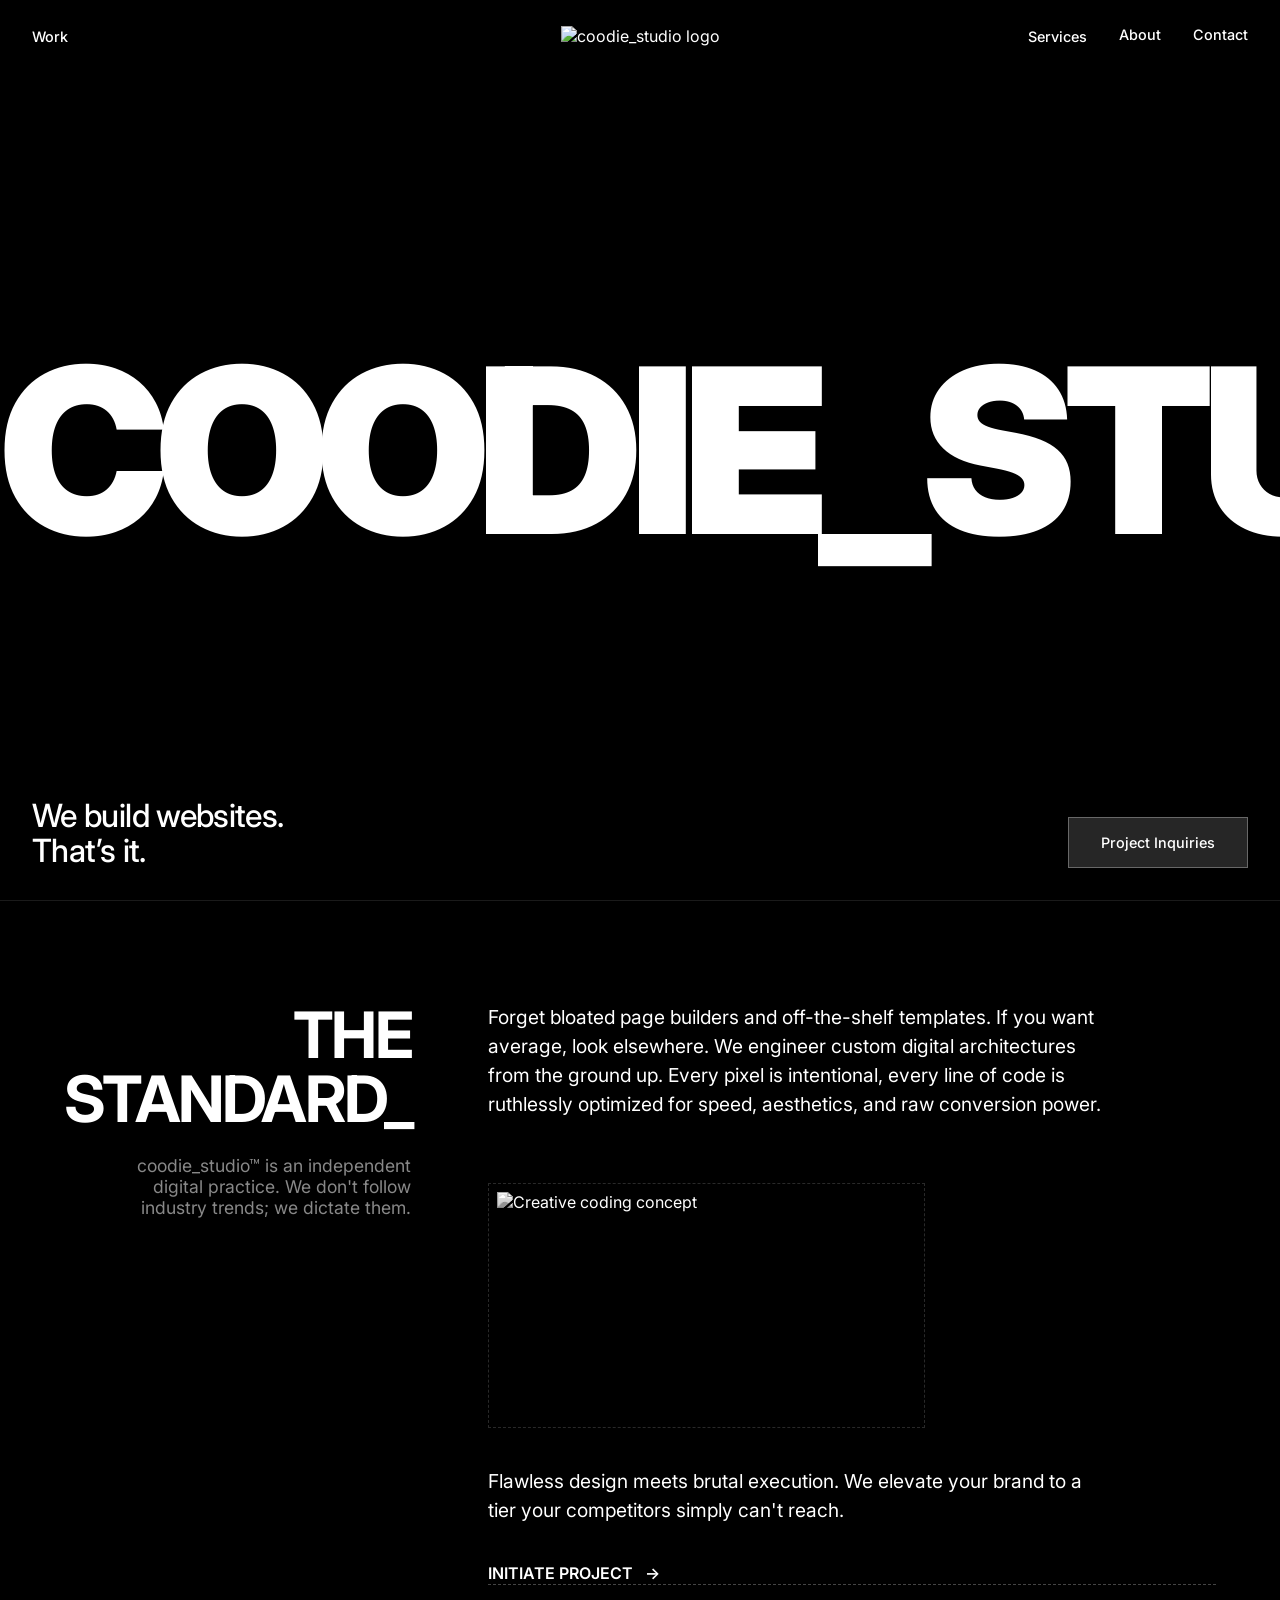
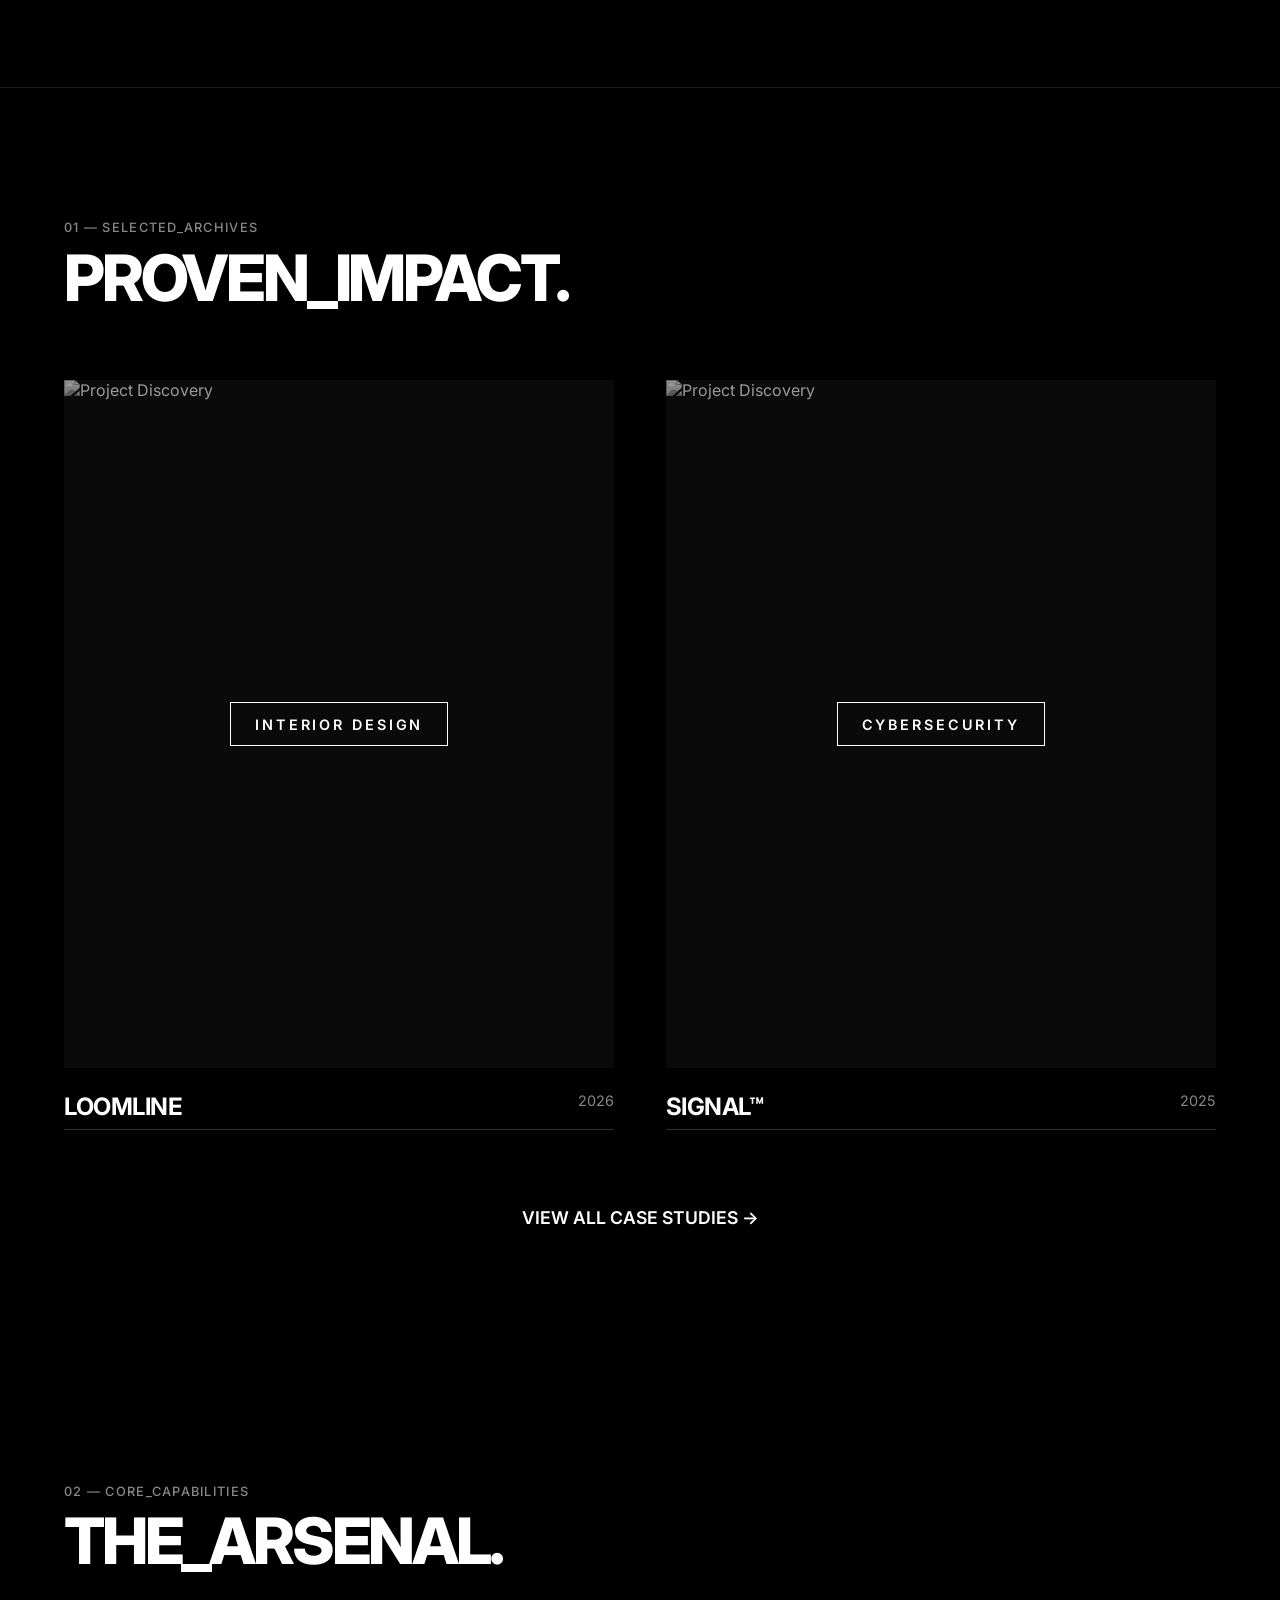
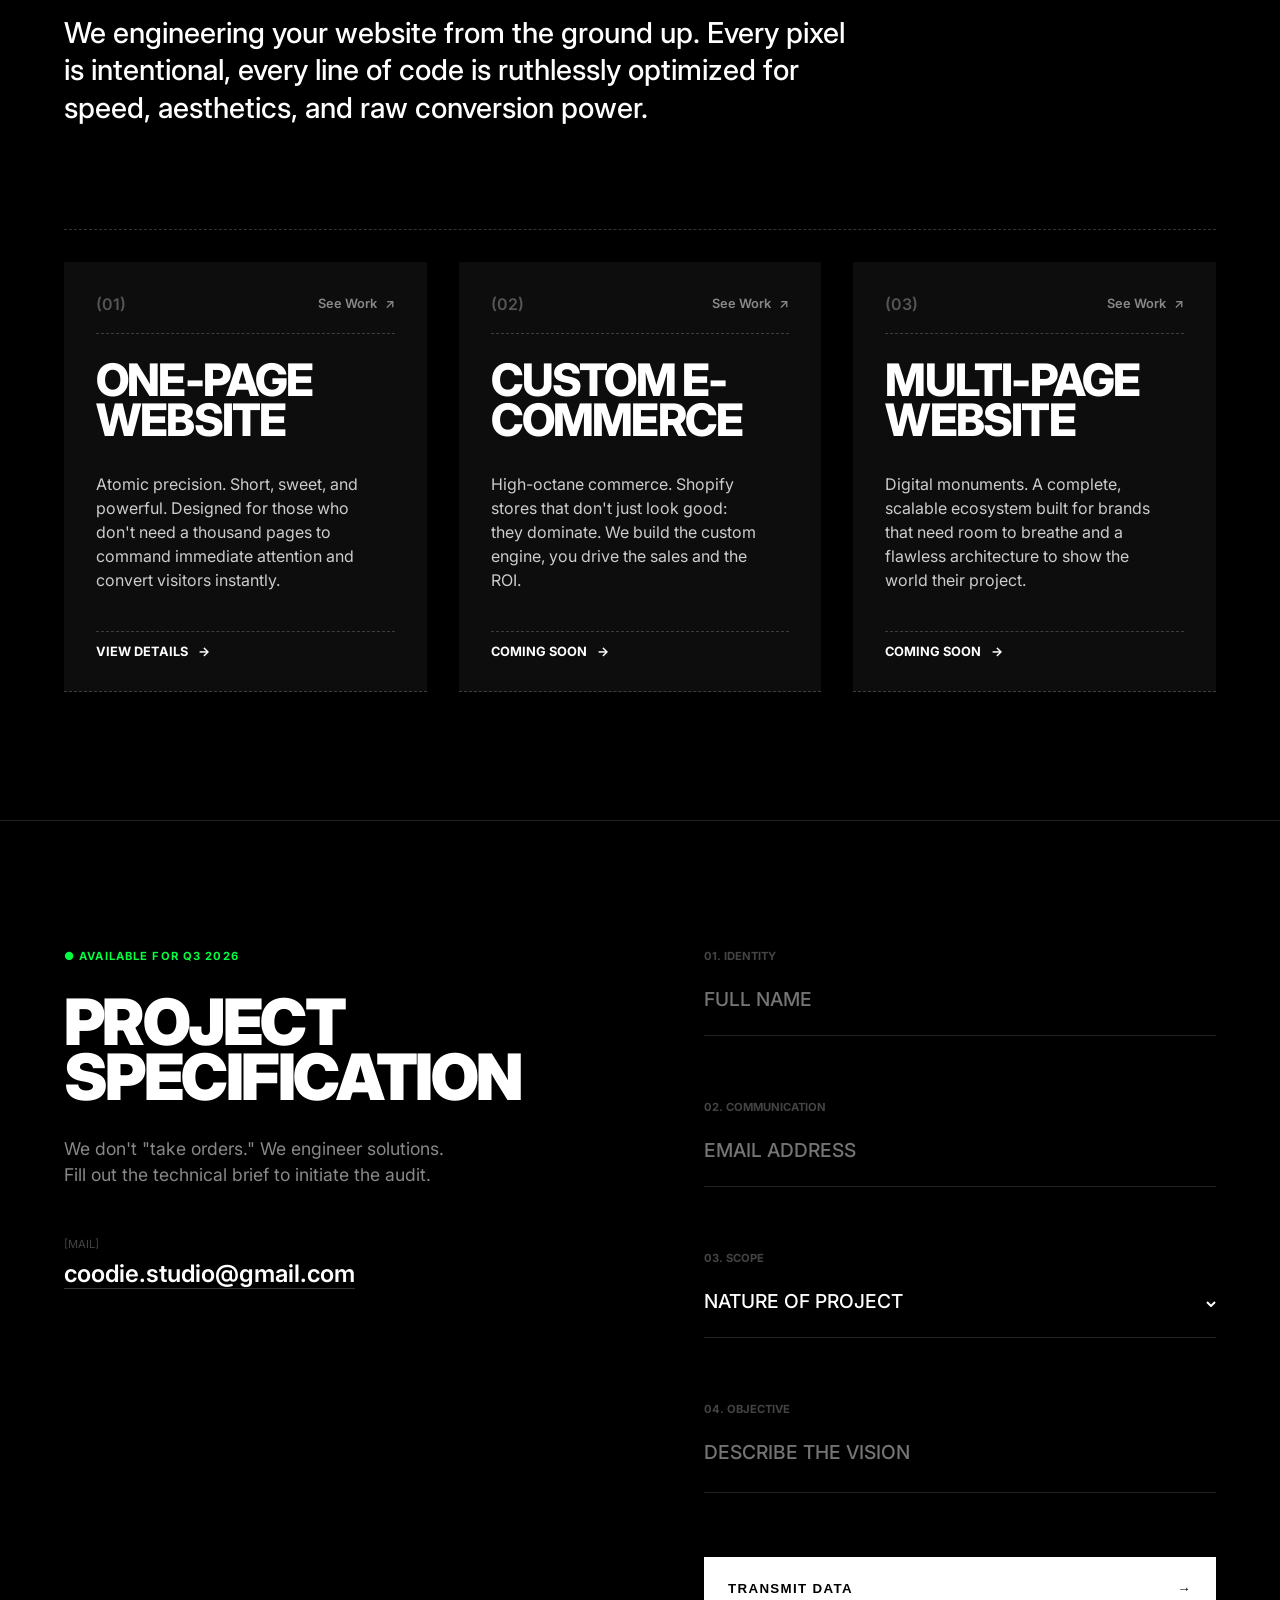
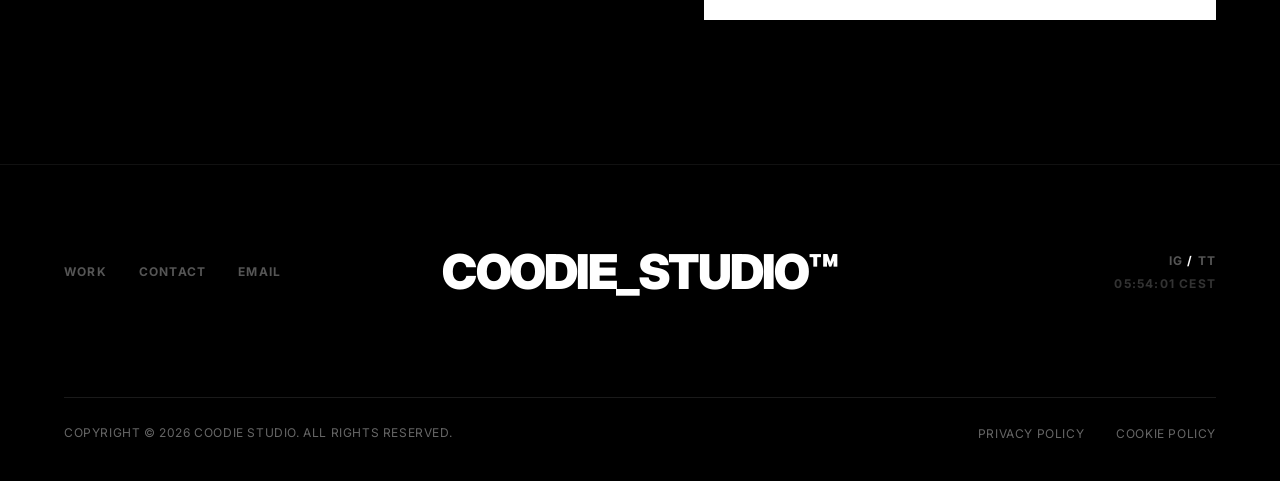
==== index.html @ a86b959a "Add files via upload" ====
<!DOCTYPE html>
<html lang="en">
<head>
    <meta charset="UTF-8">
    <meta name="viewport" content="width=device-width, initial-scale=1.0">

    <title>COODIE_STUDIO™ – Custom Web Design & Web Development</title>
    <meta name="description" content="We build fast, custom websites for international brands. No templates, just unique digital experiences tailored to grow your business.">
    <meta name="author" content="Vannia Rharbaoui Urbano">
    <meta name="robots" content="index, follow">
    
    <link rel="icon" type="image/webp" href="img/icon-coodie.webp">
    <link rel="preconnect" href="https://fonts.googleapis.com">
    <link rel="preconnect" href="https://fonts.gstatic.com" crossorigin>
    <link href="https://fonts.googleapis.com/css2?family=Inter:wght@400;500;700;800&display=swap" rel="stylesheet">
    <link rel="stylesheet" href="style.css">

    <meta property="og:title" content="Coodie Studio – The Simple The Better"> 
    <meta property="og:description" content="Custom web design for growing businesses. Fast, responsive, and built to sell.">
    <meta property="og:type" content="website">
    <meta property="og:url" content="https://coodie.it/">
    <meta property="og:image" content="https://coodie.it/img/coodie-logo-black.webp">
    <link rel="apple-touch-icon" href="img/icon-coodie.webp">

    <link rel="canonical" href="https://coodie.it/index.html">
    <meta name="theme-color" content="#000000">
    
    <link rel="alternate" hreflang="en" href="https://coodie.it/index.html" />
    <link rel="alternate" hreflang="x-default" href="https://coodie.it/index.html" />
   
    <script type="application/ld+json">
        {
          "@context": "https://schema.org",
          "@graph": [
            {
              "@type": "WebSite",
              "@id": "https://coodie.it/#website",
              "url": "https://coodie.it/",
              "name": "Coodie Studio",
              "description": "We build fast, custom websites for international brands. No templates, just unique digital experiences tailored to grow your business.",
              "inLanguage": "en",
              "publisher": { "@id": "https://coodie.it/#organization" }
            },
            {
              "@type": "ProfessionalService",
              "@id": "https://coodie.it/#organization",
              "name": "Coodie Studio",
              "alternateName": "COODIE_STUDIO™",
              "url": "https://coodie.it/",
              "logo": "https://coodie.it/img/coodie-logo-black.webp",
              "image": "https://coodie.it/img/coodie-logo-black.webp",
              "description": "Independent web design and development studio. Custom-coded websites for brands that refuse to be average.",
              "slogan": "The Simple The Better",
              "priceRange": "$$",
              "areaServed": "Worldwide",
              "address": {
                "@type": "PostalAddress",
                "addressCountry": "IT"
              },
              "contactPoint": {
                "@type": "ContactPoint",
                "email": "coodie.studio@gmail.com",
                "contactType": "customer service",
                "availableLanguage": ["English", "Italian"]
              },
              "founder": { "@id": "https://coodie.it/#person" },
              "sameAs": [
                "https://www.instagram.com/coodie_studio/",
                "https://www.tiktok.com/@coodie.studio"
              ],
              "hasOfferCatalog": {
                "@type": "OfferCatalog",
                "name": "Web Design & Development Services",
                "itemListElement": [
                  {
                    "@type": "Offer",
                    "itemOffered": {
                      "@type": "Service",
                      "name": "One-Page Website",
                      "url": "https://coodie.it/onepage.html"
                    }
                  },
                  {
                    "@type": "Offer",
                    "itemOffered": {
                      "@type": "Service",
                      "name": "Custom E-Commerce Website",
                      "url": "https://coodie.it/ecommerce.html"
                    }
                  },
                  {
                    "@type": "Offer",
                    "itemOffered": {
                      "@type": "Service",
                      "name": "Multi-Page Website",
                      "url": "https://coodie.it/multipage.html"
                    }
                  }
                ]
              }
            },
            {
              "@type": "Person",
              "@id": "https://coodie.it/#person",
              "name": "Vannia Rharbaoui Urbano",
              "jobTitle": "Web Designer & Developer",
              "worksFor": { "@id": "https://coodie.it/#organization" },
              "url": "https://coodie.it/about.html",
              "sameAs": [
                "https://www.instagram.com/coodie_studio/",
                "https://www.tiktok.com/@coodie.studio"
              ]
            }
          ]
        }
        </script>
</head>
<body>

    <header class="hero-section">
        <div class="hero-bg"></div>
        <nav class="hero-nav">
            <div class="nav-left">
                <a href="works.html" class="nav-link">Work</a>
            </div>
            
            <div class="nav-center">
                <a href="/" class="logo-link">
                    <img src="img/icon-coodie.webp" alt="coodie_studio logo" class="brand-logo" loading="lazy" width="800" height="600">
                    </a>
            </div>
            
                <div class="nav-right desktop-only">
    
                    <div class="services-dropdown">
                        <span class="nav-link services-trigger">Services</span>
                
                        <div class="services-menu">
                            <a href="onepage.html">One-Page Website</a>
                            <a href="ecommerce.html">E-Commerce Website</a>
                            <a href="multipage.html">Multi-Page Website</a>
                        </div>
                    </div>
                
                    <a href="about.html" class="nav-link">About</a>
                    <a href="contact.html" class="nav-link">Contact</a>
            </div>

            <button class="hamburger mobile-only" id="menu-toggle" aria-label="Menu">
                <div class="hamburger-lines">
                    <span class="line line-top"></span>
                    <span class="line line-bottom"></span>
                </div>
            </button>
        </nav>

        <div class="mobile-menu-overlay" id="mobile-menu">
            <div class="menu-backdrop" id="menu-backdrop"></div>
            
            <nav class="mobile-nav-links">
                <div class="sidebar-header">
                    <span class="sidebar-logo">COODIE_STUDIO™</span>
                    <button class="close-sidebar" id="close-btn" aria-label="Close menu">&#10005;</button>
                </div>
        
                <div class="nav-links-wrapper">
                    <a href="works.html">Work</a>

                    <button class="mobile-services-trigger" id="mobile-services-btn" aria-expanded="false">
                        Services <span class="mobile-services-arrow">&#8595;</span>
                    </button>
                    <div class="mobile-services-submenu" id="mobile-services-submenu" aria-hidden="true">
                        <a href="onepage.html" target="_blank" rel="noopener">One-Page Website</a>
                        <a href="ecommerce.html" target="_blank" rel="noopener">E-Commerce Website</a>
                        <a href="multipage.html" target="_blank" rel="noopener">Multi-Page Website</a>
                    </div>

                    <a href="about.html">About</a>
                    <a href="contact.html">Contact</a>
                </div>
        
                <div class="sidebar-footer">
                    <div class="system-status">
                        <span class="pulse-dot"></span>
                        <span>CURRENTLY AVAILABLE FOR NEW PROJECT</span>
                    </div>
                </div>
            </nav>
        </div>

        <div class="marquee-container" aria-hidden="true">
            <div class="marquee-content" data-text="COODIE_STUDIO™">COODIE_STUDIO™ </div>
        </div>

        <div class="hero-bottom">
            <div class="bottom-left">
                <h2>We build websites.<br>That’s it.</h2>
            </div>
            <div class="bottom-right">
                <a href="contact.html" class="btn-pill">Project Inquiries</a>
            </div>
        </div>
    </header>

    <section class="about-section border-top" id="about">
        <div class="about-grid">
            <div class="about-title-col">
                <h2>THE<br>STANDARD_</h2>
                <p>coodie_studio™ is an independent digital practice. We don't follow industry trends; we dictate them.</p>
            </div>
            
            <div class="about-content-col">
                <p class="long-desc">Forget bloated page builders and off-the-shelf templates. If you want average, look elsewhere. We engineer custom digital architectures from the ground up. Every pixel is intentional, every line of code is ruthlessly optimized for speed, aesthetics, and raw conversion power.</p>
                
                <div class="about-image-wrapper border-all border-dashed">
                    <img src="img/Logo4.png" alt="Creative coding concept" class="monochrome-img" loading="lazy">
                </div>
                
                <p class="short-desc">Flawless design meets brutal execution. We elevate your brand to a tier your competitors simply can't reach.</p>
                
                <a href="contact.html" class="btn-dashed">INITIATE PROJECT <span class="arrow">→</span></a>
            </div>
        </div>
    </section>

    <section class="works-section" id="work">
        <div class="section-header">
            <span class="section-label">01 — SELECTED_ARCHIVES</span>
            <h2 class="section-title">PROVEN_IMPACT.</h2>
        </div>
    
        <div class="works-grid">
            <div class="work-item">
                <div class="work-image-container">
                    <img src="img/project1.jpg" alt="Project Discovery" class="work-img" loading="lazy" >
                    <div class="work-overlay">
                        <span class="work-category">Interior design</span>
                    </div>
                </div>
                <div class="work-info">
                    <h3>LOOMLINE</h3>
                    <span class="work-year">2026</span>
                </div>
            </div>
    
            <div class="work-item">
                <div class="work-image-container">
                    <img src="img/project2.jpg" alt="Project Discovery" class="work-img"loading="lazy" >
                    <div class="work-overlay">
                        <span class="work-category">Cybersecurity</span>
                    </div>
                </div>
                <div class="work-info">
                    <h3>SIGNAL™</h3>
                    <span class="work-year">2025</span>
                </div>
            </div>
        </div>
    
        <div class="works-footer">
            <a href="work.html" class="view-all">VIEW ALL CASE STUDIES <span class="arrow">→</span></a>
        </div>
    </section>

    <section class="services-section" id="services">
        <div class="services-header">
            <span class="section-label">02 — CORE_CAPABILITIES</span>
            <h2 class="section-title">THE_ARSENAL.</h2>
            <p class="section-manifesto">We engineering your website from the ground up. Every pixel is intentional, every line of code is ruthlessly optimized for speed, aesthetics, and raw conversion power.</p>
        </div>
    
        <div class="services-list-grid">
            
            <div class="service-item reveal-up">
                <div class="service-meta">
                    <span class="service-num">(01)</span>
                    <a href="work.html" class="work-link">See Work <span class="arrow">↗</span></a>
                </div>
                <div class="service-info">
                    <h3 class="service-name">ONE-PAGE WEBSITE</h3>
                    <p class="service-desc">Atomic precision. Short, sweet, and powerful. Designed for those who don't need a thousand pages to command immediate attention and convert visitors instantly.</p>
                </div>
                <div class="service-footer">
                    <a href="onepage.html" class="view-details">VIEW DETAILS <span>→</span></a>
                </div>
            </div>
    
            <div class="service-item reveal-up">
                <div class="service-meta">
                    <span class="service-num">(02)</span>
                    <a href="work.html" class="work-link">See Work <span class="arrow">↗</span></a>
                </div>
                <div class="service-info">
                    <h3 class="service-name">CUSTOM E-COMMERCE</h3>
                    <p class="service-desc">High-octane commerce. Shopify stores that don't just look good: they dominate. We build the custom engine, you drive the sales and the ROI.</p>
                </div>
                <div class="service-footer">
                    <a href="ecommerce.html" class="view-details">COMING SOON <span>→</span></a>
                </div>
            </div>
    
            <div class="service-item reveal-up">
                <div class="service-meta">
                    <span class="service-num">(03)</span>
                    <a href="work.html" class="work-link">See Work <span class="arrow">↗</span></a>
                </div>
                <div class="service-info">
                    <h3 class="service-name">MULTI-PAGE WEBSITE</h3>
                    <p class="service-desc">Digital monuments. A complete, scalable ecosystem built for brands that need room to breathe and a flawless architecture to show the world their project.</p>
                </div>
                <div class="service-footer">
                    <a href="multipage.html" class="view-details">COMING SOON <span>→</span></a>
                </div>
            </div>
    
        </div>
    </section>


    <section class="engine-contact" id="contact">
        <div class="engine-container">
            
            <div class="engine-info">
                <div class="sticky-info">
                    <span class="status-indicator">● AVAILABLE FOR Q3 2026</span>
                    <h2 class="engine-title">PROJECT<br>SPECIFICATION</h2>
                    <p class="engine-lead">
                        We don't "take orders." We engineer solutions. 
                        Fill out the technical brief to initiate the audit.
                    </p>
                    <div class="contact-direct">
                        <span class="label">[MAIL]</span>
                        <a href="mailto:coodie.studio@gmail.com">coodie.studio@gmail.com</a>
                    </div>
                </div>
            </div>
    
            <div class="engine-form-wrapper">
                <form class="raw-form" id="contact-form-system" action="https://formspree.io/f/xlgzpabb" method="POST">
                    
                    <div class="form-section">
                        <span class="form-num">01. IDENTITY</span>
                        <div class="input-group">
                            <input type="text" name="name" placeholder="FULL NAME" required>
                        </div>
                    </div>
    
                    <div class="form-section">
                        <span class="form-num">02. COMMUNICATION</span>
                        <div class="input-group">
                            <input type="email" name="email" placeholder="EMAIL ADDRESS" required>
                        </div>
                    </div>
    
                    <div class="form-section">
                        <span class="form-num">03. SCOPE</span>
                        <div class="select-wrapper">
                            <select name="project-type" required>
                                <option value="" disabled selected>NATURE OF PROJECT</option>
                                <option value="arch">ONE-PAGE Website</option>
                                <option value="eco">E-COMMERCE Website</option>
                                <option value="custom">MULTI-PAGE Website</option>
                            </select>
                            <div class="custom-arrow">
                                <svg width="10" height="6" viewBox="0 0 10 6"><path d="M1 1L5 5L9 1" stroke="white" stroke-width="2" fill="none"/></svg>
                            </div>
                        </div>
                    </div>
    
                    <div class="form-section">
                        <span class="form-num">04. OBJECTIVE</span>
                        <div class="input-group">
                            <textarea name="message" rows="1" placeholder="DESCRIBE THE VISION" oninput="this.style.height = '';this.style.height = this.scrollHeight + 'px'"></textarea>
                        </div>
                    </div>
    
                    <div class="form-footer">
                        <button type="submit" class="transmit-btn">
                            <span class="btn-text">TRANSMIT DATA</span>
                            <span class="btn-icon">→</span>
                        </button>
                        <p id="form-status-contact" style="margin-top:1rem; font-size:0.8rem; font-weight:700; letter-spacing:0.1em;"></p>
                    </div>
    
                </form>
            </div>
    
        </div>
    </section>

    <footer class="hyper-footer">
        <div class="footer-top-line">
            <div class="footer-nav-minimal">
                <a href="works.html">WORK</a>
                <a href="contact.html">CONTACT</a>
                <a href="mailto:coodie.studio@gmail.com">EMAIL</a>
            </div>
    
            <div class="footer-center">
                <h2 class="footer-brand-minimal">COODIE_STUDIO™</h2>
            </div>
    
            <div class="footer-meta-minimal">
                <div class="social-row">
                    <a href="https://www.instagram.com/coodie_studio/">IG</a>
                    <span>/</span>
                    <a href="https://www.tiktok.com/@coodie.studio?is_from_webapp=1&sender_device=pc">TT</a>
                </div>
                <span id="live-clock" class="minimal-clock">00:00:00 CEST</span>
            </div>
        </div>
    
        <div class="footer-legal-line">
            <p>Copyright © 2026 Coodie Studio. All rights reserved.</p>
            <ul class="policies" role="list">
                <li><a href="privacy.html" title="Read our privacy policy">Privacy Policy</a></li>
                <li><a href="cookie.html" title="Read our cookie policy">Cookie Policy</a></li>
            </ul>
        </div>
    </footer>
    
    <script src="script.js" defer></script>
</body>
</html>
---- style.css ----
/* =========================================
   VARIABILI & RESET
   ========================================= */
   :root {
    --text-light: #ffffff;
    --font-main: 'Inter', -apple-system, sans-serif;
    --ease-out-expo: cubic-bezier(0.16, 1, 0.3, 1);
    --sys-bg: #000000;
    --sys-text: #ffffff;
    --accent: #00ff41;
}

/* Utility border classes */
.border-top { border-top: 1px solid rgba(255, 255, 255, 0.1); }
.border-all  { border: 1px solid rgba(255, 255, 255, 0.1); }

* { margin: 0; padding: 0; box-sizing: border-box; }

body {
    font-family: var(--font-main);
    background-color: #000;
    color: var(--text-light);
    -webkit-font-smoothing: antialiased;
    overflow-x: hidden;
}

body.no-scroll { overflow: hidden; }

a { color: var(--text-light); text-decoration: none; }


/* =========================================
   HERO
   ========================================= */
.hero-section {
    position: relative;
    width: 100vw;
    height: 100vh;
    overflow: hidden;
    display: flex;
    flex-direction: column;
}

/* --- Navbar --- */
.hero-nav {
    position: absolute;
    top: 0; left: 0;
    width: 100%;
    padding: 2vw 2.5vw;
    z-index: 100;
    display: grid;
    grid-template-columns: 1fr auto 1fr;
    align-items: center;
}

.nav-left  { justify-self: start; }
.nav-center { justify-self: center; display: flex; align-items: center; justify-content: center; }
.nav-right  { justify-self: end; display: flex; gap: 2rem; }

.nav-link { font-size: 0.9rem; font-weight: 500; transition: opacity 0.3s ease; }
.nav-link:hover { opacity: 0.7; }

.brand-logo { height: 24px; width: auto; object-fit: contain; }

/* --- Marquee --- */
.marquee-container {
    position: absolute;
    top: 50%;
    left: 0;
    width: 100vw;
    transform: translateY(-50%);
    overflow: hidden;
    z-index: 1;
    pointer-events: none;
}

.marquee-content {
    display: inline-flex;
    white-space: nowrap;
    font-size: 18vw;
    font-weight: 900;
    letter-spacing: -0.05em;
    text-transform: uppercase;
    animation: scrollText 30s linear infinite;
}

.marquee-content::after { content: attr(data-text); }

@keyframes scrollText {
    0%   { transform: translateX(0); }
    100% { transform: translateX(-50%); }
}

/* --- Bottom section --- */
.hero-bottom {
    position: absolute;
    bottom: 0; left: 0;
    width: 100%;
    padding: 2.5vw;
    z-index: 10;
    display: flex;
    justify-content: space-between;
    align-items: flex-end;
}

.bottom-left h2 {
    font-size: clamp(1.2rem, 2.5vw, 2.5rem);
    font-weight: 500;
    line-height: 1.1;
    letter-spacing: -0.02em;
}

/* --- Bottone fisso --- */
.bottom-right {
    position: fixed;
    bottom: 2.5vw;
    right: 2.5vw;
    z-index: 9999;
}


/* =========================================
   BOTTONE PILL
   ========================================= */
.btn-pill {
    display: inline-block;
    padding: 1rem 2rem;
    background-color: rgba(255, 255, 255, 0.15);
    backdrop-filter: blur(10px);
    -webkit-backdrop-filter: blur(10px);
    border: 1px solid rgba(255, 255, 255, 0.3);
    font-size: 0.9rem;
    font-weight: 500;
    color: var(--text-light);
    white-space: nowrap;
    transition: all 0.3s var(--ease-out-expo);
}

.btn-pill:hover {
    background-color: var(--text-light);
    color: #000;
    transform: scale(1.05);
}


/* =========================================
   NAVBAR MOBILE & HAMBURGER
   ========================================= */
.mobile-only  { display: none; }
.desktop-only { display: flex; }

.hamburger {
    background: transparent;
    border: none;
    cursor: pointer;
    padding: 10px;
    justify-self: end;
    z-index: 101;
}

.hamburger-lines { width: 24px; height: 10px; position: relative; }

.line {
    position: absolute;
    left: 0;
    width: 100%;
    height: 2px;
    background: var(--text-light);
    transition: transform 0.4s var(--ease-out-expo), top 0.4s var(--ease-out-expo);
}

.line-top    { top: 0; }
.line-bottom { top: 8px; }

/* Stato attivo hamburger: entrambe le classi formano la X */
.hamburger.is-active .line-top,
.hamburger.active .line-top    { top: 4px; transform: rotate(45deg); }
.hamburger.is-active .line-bottom,
.hamburger.active .line-bottom { top: 4px; transform: rotate(-45deg); }

/* --- Overlay menu mobile (sidebar da destra) ---
   Visibile solo su mobile via media query, qui solo la base */
.mobile-menu-overlay {
    display: none; /* attivato dal media query */
}

/* Container del dropdown desktop */
.services-dropdown { position: relative; display: inline-block; }
.services-trigger  { cursor: pointer; user-select: none; }

.services-menu {
    display: none;
    position: absolute;
    top: 100%; 
    
    /* 1. Sposta il bordo sinistro al centro della parola */
    left: 60%; 
    
    /* 2. Trasla il menu all'indietro del 50% della SUA larghezza */
    transform: translateX(-50%); 
    
    background-color: #000;
    border: 1px solid rgba(255,255,255,0.15);
    min-width: 220px;
    z-index: 999;
    margin-top: 10px;
}

/* IMPORTANTE: Mantieni la classe active così */
.services-menu.active { 
    display: block; 
}

.services-menu a {
    display: block;
    padding: 15px 20px;
    color: #fff;
    font-size: 0.8rem;
    text-transform: uppercase;
    border-bottom: 1px solid rgba(255,255,255,0.1);
    transition: background 0.2s ease, color 0.2s ease;
}
.services-menu a:last-child { border-bottom: none; }
.services-menu a:hover { background-color: var(--accent); color: #000; }


/* =========================================
   SEZIONE ABOUT
   ========================================= */
.about-section {
    padding: 8vw 5vw;
    background-color: var(--sys-bg);
    color: var(--sys-text);
}

.about-grid {
    display: grid;
    grid-template-columns: 1fr 2fr;
    gap: 4vw;
    align-items: start;
}

/* Colonna sinistra */
.about-title-col {
    text-align: right;
    display: flex;
    flex-direction: column;
    gap: 1.5rem;
    padding-right: 2vw;
}

.about-title-col h2 {
    font-size: clamp(2rem, 3.5vw, 4rem);
    font-weight: 700;
    letter-spacing: -0.04em;
    line-height: 1;
    text-transform: uppercase;
    color: var(--sys-text);
}

.about-title-col p {
    font-size: 1.1rem;
    color: #888;
    max-width: 80%;
    align-self: flex-end;
}

/* Colonna destra */
.about-content-col {
    text-align: left;
    display: flex;
    flex-direction: column;
    gap: 3vw;
}

.long-desc,
.short-desc {
    font-size: 1.2rem;
    line-height: 1.5;
    color: var(--sys-text);
    max-width: 85%;
}

.long-desc { padding-bottom: 2vw; }

/* Immagine */
.about-image-wrapper {
    width: 60%;
    aspect-ratio: 16/9;
    overflow: hidden;
    position: relative;
    padding: 0.5rem;
}

.about-image-wrapper img {
    width: 100%;
    height: 100%;
    object-fit: cover;
    filter: grayscale(100%);
}

.border-dashed { border: 1px dashed rgba(136, 136, 136, 0.3); }

/* Bottone dashed */
.btn-dashed {
    display: inline-block;
    color: var(--sys-text);
    text-decoration: none;
    font-size: 1rem;
    font-weight: 600;
    position: relative;
    padding-bottom: 2px;
}

.btn-dashed::after {
    content: '';
    position: absolute;
    bottom: 0; left: 0;
    width: 100%;
    height: 1px;
    border-bottom: 1px dashed rgba(136, 136, 136, 0.5);
    transition: all 0.3s ease;
}

.btn-dashed:hover::after { border-bottom: 1px solid var(--sys-text); }
.btn-dashed .arrow { margin-left: 0.5rem; }


/* =========================================
   SEZIONE WORKS
   ========================================= */
.works-section {
    padding: 10vw 5vw;
    background-color: #000;
    border-top: 1px solid rgba(255, 255, 255, 0.1);
}

.section-header { margin-bottom: 6vw; }

/* --- Labels & titoli condivisi --- */
.section-label {
    font-size: 0.8rem;
    font-weight: 500;
    letter-spacing: 0.1em;
    color: #888;
}

.section-title {
    font-size: clamp(3rem, 8vw, 10rem);
    font-weight: 800;
    line-height: 0.8;
    letter-spacing: -0.05em;
    margin-top: 1rem;
}

/* --- Griglia works --- */
.works-grid {
    display: grid;
    grid-template-columns: 1fr 1fr;
    gap: 4vw;
}

.work-item { cursor: pointer; position: relative; }

.work-image-container {
    width: 100%;
    aspect-ratio: 4/5;
    overflow: hidden;
    background-color: #111;
    position: relative;
}

.work-img {
    width: 100%;
    height: 100%;
    object-fit: cover;
    filter: grayscale(100%);
    transition: transform 0.8s var(--ease-out-expo), filter 0.5s ease;
}

.work-overlay {
    position: absolute;
    top: 0; left: 0;
    width: 100%; height: 100%;
    background: rgba(0,0,0,0.4);
    display: flex;
    align-items: center;
    justify-content: center;
    opacity: 1;
    transition: opacity 0.4s ease;
}

.work-category {
    font-size: 0.9rem;
    text-transform: uppercase;
    letter-spacing: 0.2em;
    font-weight: 600;
    border: 1px solid #fff;
    padding: 0.8rem 1.5rem;
}

.work-item:hover .work-img    { transform: scale(1.05); filter: grayscale(0%); }
.work-item:hover .work-overlay { opacity: 1; }

.work-info {
    display: flex;
    justify-content: space-between;
    align-items: flex-start;
    margin-top: 1.5rem;
    padding-bottom: 0.5rem;
    border-bottom: 1px solid rgba(255, 255, 255, 0.2);
}

.work-info h3 { font-size: 1.5rem; font-weight: 700; letter-spacing: -0.02em; }
.work-year    { font-size: 0.9rem; color: #888; }

.works-footer { margin-top: 6vw; text-align: center; }

.view-all {
    font-size: 1.1rem;
    font-weight: 600;
    color: #fff;
    transition: opacity 0.3s ease;
}
.view-all:hover { opacity: 0.6; }


/* =========================================
   SEZIONE SERVICES
   ========================================= */
.services-section {
    padding: 10vw 5vw;
    background-color: #000;
}

.services-header {
    margin-bottom: 8vw;
    display: flex;
    flex-direction: column;
    gap: 1rem;
}

/* Sovrascrive margin-top di .section-title solo qui */
.services-header .section-title {
    text-transform: uppercase;
    color: #fff;
    margin-top: 0;
}

.section-manifesto {
    font-size: clamp(1rem, 2.5vw, 1.8rem);
    line-height: 1.3;
    max-width: 800px;
    color: #fff;
    font-weight: 500;
    margin-top: 2rem;
}

/* --- Griglia servizi --- */
.services-list-grid {
    display: grid;
    grid-template-columns: repeat(3, 1fr);
    gap: 2.5vw;
    border-top: 1px dashed rgba(255, 255, 255, 0.2);
    padding-top: 2.5vw;
}

.service-item {
    background-color: #0d0d0d;
    padding: 2.5vw;
    display: flex;
    flex-direction: column;
    justify-content: space-between;
    border-bottom: 1px dashed rgba(255, 255, 255, 0.2);
    transition: background-color 0.4s ease;
}
.service-item:hover { background-color: #1a1a1a; }

.service-meta {
    display: flex;
    justify-content: space-between;
    align-items: center;
    padding-bottom: 1.5vw;
    border-bottom: 1px dashed rgba(255, 255, 255, 0.2);
}

.service-num { font-size: 1rem; color: #555; font-weight: 600; }

.work-link {
    font-size: 0.8rem;
    font-weight: 600;
    color: #888;
    transition: color 0.3s ease;
}
.work-link:hover      { color: #fff; }
.work-link span       { margin-left: 5px; }

.service-info { margin-top: 2vw; margin-bottom: 3vw; }

.service-name {
    font-size: clamp(2rem, 3.5vw, 4rem);
    font-weight: 800;
    letter-spacing: -0.04em;
    line-height: 0.9;
    color: #fff;
    text-transform: uppercase;
    margin-bottom: 2rem;
}

.service-desc { font-size: 1rem; color: #ccc; line-height: 1.5; max-width: 90%; }

.service-footer {
    display: flex;
    align-items: center;
    border-top: 1px dashed rgba(255, 255, 255, 0.2);
    padding-top: 1vw;
}

.view-details {
    font-weight: 700;
    text-transform: uppercase;
    font-size: 0.8rem;
    color: #fff;
    display: flex;
    align-items: center;
    gap: 10px;
}

.view-details span { transition: transform 0.3s var(--ease-out-expo, ease); }
.service-item:hover .view-details span { transform: translateX(10px); }


/* =========================================
   ENGINE CONTACT
   ========================================= */
.engine-contact {
    background-color: #000;
    color: #fff;
    padding: 10vw 5vw;
    border-top: 1px solid #222;
}

.engine-container {
    display: grid;
    grid-template-columns: 1fr 1fr;
    gap: 10vw;
    max-width: 1600px;
    margin: 0 auto;
}

/* Left side */
.engine-info { position: relative; }

.sticky-info { position: sticky; top: 10vh; }

.status-indicator {
    font-size: 0.7rem;
    font-weight: 700;
    color: #00ff41;
    letter-spacing: 0.1em;
    margin-bottom: 2rem;
    display: block;
}

.engine-title {
    font-size: clamp(3rem, 6vw, 6rem);
    font-weight: 900;
    line-height: 0.85;
    letter-spacing: -0.04em;
    margin-bottom: 2rem;
}

.engine-lead {
    font-size: 1.1rem;
    color: #888;
    max-width: 400px;
    line-height: 1.5;
    margin-bottom: 3rem;
}

.contact-direct .label {
    display: block;
    font-size: 0.7rem;
    color: #444;
    margin-bottom: 0.5rem;
}

.contact-direct a {
    font-size: 1.5rem;
    color: #fff;
    font-weight: 600;
    border-bottom: 1px solid #333;
}

/* Right side – form */
.raw-form { display: flex; flex-direction: column; gap: 4rem; }

.form-section {
    display: flex;
    flex-direction: column;
    gap: 1rem;
    border-bottom: 1px solid #222;
    padding-bottom: 1rem;
    transition: border-color 0.4s ease;
}
.form-section:focus-within { border-color: #fff; }

.form-num { font-size: 0.7rem; font-weight: 700; color: #444; }

.input-group input,
.input-group textarea,
.select-wrapper select {
    width: 100%;
    background: transparent;
    border: none;
    color: #fff;
    font-size: 1.2rem;
    font-weight: 500;
    padding: 0.5rem 0;
    outline: none;
    font-family: inherit;
}

.input-group textarea { resize: none; overflow: hidden; min-height: 30px; }

.select-wrapper { position: relative; }
.select-wrapper select { appearance: none; cursor: pointer; padding-right: 2rem; }

.custom-arrow {
    position: absolute;
    right: 0;
    top: 50%;
    transform: translateY(-50%);
    pointer-events: none;
}

.transmit-btn {
    background-color: #fff;
    color: #000;
    border: none;
    width: 100%;
    padding: 1.5rem;
    display: flex;
    justify-content: space-between;
    align-items: center;
    font-weight: 900;
    letter-spacing: 0.1em;
    cursor: pointer;
    transition: transform 0.3s ease, background-color 0.3s ease;
}
.transmit-btn:hover { background-color: #e0e0e0; transform: scale(0.98); }


/* =========================================
   FOOTER
   ========================================= */
.hyper-footer {
    background-color: #000;
    color: #fff;
    padding: 6vw 5vw 3vw;
    border-top: 1px solid #111;
}

.footer-top-line {
    display: flex;
    justify-content: space-between;
    align-items: center;
    padding-bottom: 5vw;
    gap: 2rem;
}

.footer-nav-minimal,
.footer-meta-minimal {
    flex: 1;
    display: flex;
    gap: 2rem;
    font-size: 0.75rem;
    font-weight: 700;
    letter-spacing: 0.1em;
}

.footer-meta-minimal {
    flex-direction: column;
    align-items: flex-end;
    gap: 0.5rem;
}

.footer-nav-minimal a,
.social-row a {
    color: #555;
    transition: color 0.3s ease;
}

.footer-nav-minimal a:hover,
.social-row a:hover { color: #fff; }

.footer-brand-minimal {
    font-size: clamp(1.5rem, 4vw, 3rem);
    font-weight: 900;
    letter-spacing: -0.04em;
    margin: 0;
    white-space: nowrap;
}

.minimal-clock { color: #333; }

.footer-bottom-info {
    display: flex;
    justify-content: space-between;
    border-top: 1px solid #111;
    padding-top: 2vw;
    font-size: 0.65rem;
    color: #222;
    font-weight: 600;
    letter-spacing: 0.05em;
}

/* =========================================
   FOOTER LEGAL LINE (Copyright & Policies)
========================================= */

.footer-legal-line {
    display: flex;
    justify-content: space-between;
    align-items: center;
    padding-top: 1.5rem;
    border-top: 1px solid rgba(255, 255, 255, 0.1); /* Linea divisoria sottile */
    margin-top: 2rem;
    width: 100%;
}

/* Stile testo condiviso per P e Link */
.footer-legal-line p,
.footer-legal-line .policies a {
    font-size: 0.75rem; /* Testo tecnico e piccolo */
    color: rgba(255, 255, 255, 0.4); /* Grigio scuro/spento */
    text-transform: uppercase;
    letter-spacing: 0.05em;
    margin: 0;
}

.footer-legal-line .policies {
    list-style: none;
    padding: 0;
    margin: 0;
    display: flex;
    gap: 2rem; /* Spazio tra i link */
}

.footer-legal-line .policies a {
    text-decoration: none;
    transition: color 0.3s ease;
}

/* Hover effect terminale sui link */
.footer-legal-line .policies a:hover {
    color: #ffffff; /* Verde Coodie */
}


/* =========================================
   VISUAL ENGINE – ANIMAZIONI
   ========================================= */

/* Reveal lettera per lettera */
.coodie-title-reveal { perspective: 800px; }

.char-space { display: inline-block; width: 0.3em; }

.char-reveal {
    display: inline-block;
    opacity: 1;
    transform: translateY(15px) rotateX(-90deg);
    transform-origin: bottom;
    transition: opacity 0.5s cubic-bezier(0.215, 0.61, 0.355, 1),
                transform 0.5s cubic-bezier(0.215, 0.61, 0.355, 1);
    will-change: opacity, transform;
}

.coodie-title-reveal.is-visible .char-reveal {
    opacity: 1;
    transform: translateY(0) rotateX(0deg);
}

/* Reveal blocco generico */
.coodie-reveal-block {
    opacity: 1;
    transform: translateY(30px);
    transition: opacity 0.7s cubic-bezier(0.165, 0.84, 0.44, 1),
                transform 0.7s cubic-bezier(0.165, 0.84, 0.44, 1);
    will-change: opacity, transform;
}

.coodie-reveal-block.is-visible { opacity: 1; transform: translateY(0); }

/* Stagger griglia */
.work-item:nth-child(2)    { transition-delay: 0.15s; }
.service-item:nth-child(1) { transition-delay: 0.1s; }
.service-item:nth-child(2) { transition-delay: 0.2s; }
.service-item:nth-child(3) { transition-delay: 0.3s; }

/* Word wrapper */
.word-wrapper { display: inline-flex; flex-wrap: nowrap; white-space: nowrap; }

/* Font-size scalato condiviso */
.engine-title,
.about-title-col h2,
.section-title {
    font-size: clamp(2rem, 8vw, 4rem);
}

/* =========================================
   COODIE LEGAL / POLICY PAGES (MINIMAL)
   ========================================= */

   /* Header per le pagine secondarie (Policy, Terms, ecc.) */
.minimal-header {
    position: absolute;
    top: 0;
    left: 0;
    width: 100vw;
    z-index: 100;
}

   .policy {
    background-color: #000; /* Nero assoluto */
    color: #fff;
    padding: 150px 5vw 100px 5vw; /* Spazio abbondante in alto per la navbar */
    min-height: 100vh;
}

.policy .container {
    max-width: 800px; /* Limita la larghezza per una lettura ottimale (max 70-80 caratteri per riga) */
    margin: 0 auto;
}

/* Titolo Principale */
.policy h2 {
    font-size: clamp(3rem, 6vw, 5rem);
    font-weight: 800;
    letter-spacing: -0.03em;
    text-transform: uppercase;
    margin-bottom: 1rem;
    line-height: 1.1;
}

/* Data / Meta (Stile tecnico) */
.par-pol {
    font-family: monospace;
    font-size: 0.85rem;
    color: #666; /* Grigio scuro per non rubare attenzione */
    text-transform: uppercase;
    letter-spacing: 1px;
    margin-bottom: 5rem; /* Stacco netto dal corpo del testo */
}

/* Sezioni della Policy */
.pp-section {
    margin: 3rem 0;
}

/* Sottotitoli (1. What Are Cookies, etc.) */
.pp-section h3 {
    font-size: 1.5rem;
    font-weight: 700;
    letter-spacing: -0.02em;
    margin-bottom: 1.5rem;
    color: #fff;
}

/* Testi descrittivi */
.pp-section p {
    font-size: 1.1rem;
    line-height: 1.7;
    color: #aaa; /* Testo grigio chiaro per non affaticare la vista sul nero */
    font-weight: 400;
}

/* Parole in grassetto (es: "not") */
.pp-section strong {
    color: #fff; /* Fai risaltare il grassetto in bianco puro */
    font-weight: 700;
}

/* Liste (Minimaliste) */
.pp-section ul {
    margin-top: 1.5rem;
    margin-bottom: 1.5rem;
    padding-left: 1.5rem;
    list-style-type: none; /* Rimuoviamo i bullet di default per farne di personalizzati */
}

.pp-section ul li {
    font-size: 1.1rem;
    line-height: 1.7;
    color: #aaa;
    margin-bottom: 0.8rem;
    position: relative;
}

/* Bullet point custom: un trattino tecnico o un quadratino */
.pp-section ul li::before {
    content: "—"; /* Trattino minimale */
    position: absolute;
    left: -1.5rem;
    color: var(--accent, #00ff41); /* Tocco leggerissimo del tuo verde COODIE */
    font-weight: 700;
}

/* Linee divisorie ultra-sottili */
.policy hr {
    border: none;
    border-top: 1px solid rgba(255, 255, 255, 0.1);
    margin: 4rem 0;
}


/* =========================================
   WORK PAGE – SHOWROOM
   ========================================= */

/* --- Hero --- */
.work-page-hero {
    background-color: #000;
    padding: 160px 5vw 8vw;
    display: flex;
    justify-content: space-between;
    align-items: flex-end;
    border-bottom: 1px solid rgba(255,255,255,0.08);
    gap: 2rem;
}

.work-hero-inner { max-width: 800px; }

.work-page-hero .section-label { margin-bottom: 2rem; display: block; }

.work-hero-title {
    font-size: clamp(4rem, 12vw, 11rem);
    font-weight: 900;
    letter-spacing: -0.05em;
    line-height: 0.85;
    text-transform: uppercase;
    margin-bottom: 2.5rem;
}

.work-hero-sub {
    font-size: clamp(0.95rem, 1.5vw, 1.2rem);
    color: #666;
    max-width: 480px;
    line-height: 1.6;
}

.work-hero-counter {
    text-align: right;
    flex-shrink: 0;
}

.counter-num {
    display: block;
    font-size: clamp(4rem, 8vw, 7rem);
    font-weight: 900;
    letter-spacing: -0.05em;
    line-height: 1;
    color: rgba(255,255,255,0.08);
}

.counter-label {
    font-size: 0.7rem;
    font-weight: 700;
    color: #444;
    letter-spacing: 0.12em;
    text-transform: uppercase;
    line-height: 1.5;
}

/* --- Filter Bar --- */
.works-filter-bar {
    background-color: #000;
    padding: 0 5vw;
    display: flex;
    gap: 0;
    border-bottom: 1px solid rgba(255,255,255,0.08);
}

.filter-btn {
    background: none;
    border: none;
    color: #444;
    font-family: inherit;
    font-size: 0.72rem;
    font-weight: 700;
    letter-spacing: 0.12em;
    text-transform: uppercase;
    padding: 1.2rem 2rem;
    cursor: pointer;
    position: relative;
    transition: color 0.25s ease;
}

.filter-btn::after {
    content: '';
    position: absolute;
    bottom: 0; left: 0;
    width: 100%;
    height: 1px;
    background: #fff;
    transform: scaleX(0);
    transition: transform 0.3s var(--ease-out-expo);
}

.filter-btn:hover { color: #fff; }
.filter-btn:hover::after { transform: scaleX(1); }
.filter-btn.active { color: #fff; }
.filter-btn.active::after { transform: scaleX(1); }

/* --- Full Works Section --- */
.full-works-section {
    background-color: #000;
    padding: 0 5vw;
}

.full-work-item {
    padding: 6vw 0;
    display: grid;
    grid-template-rows: auto auto;
    gap: 2.5rem;
}

/* Image */
.full-work-image-wrap {
    width: 100%;
    aspect-ratio: 16/9;
    overflow: hidden;
    background-color: #0a0a0a;
    position: relative;
}

.full-work-img {
    width: 100%;
    height: 100%;
    object-fit: cover;
    filter: grayscale(100%);
    transition: transform 0.9s var(--ease-out-expo), filter 0.6s ease;
    display: block;
}

.full-work-overlay {
    position: absolute;
    inset: 0;
    background: rgba(0,0,0,0);
    display: flex;
    align-items: center;
    justify-content: center;
    transition: background 0.4s ease;
}

.full-work-cta {
    font-size: 0.85rem;
    font-weight: 700;
    letter-spacing: 0.15em;
    text-transform: uppercase;
    border: 1px solid #fff;
    padding: 1rem 2rem;
    opacity: 0;
    transform: translateY(8px);
    transition: opacity 0.35s ease, transform 0.35s ease;
}

.full-work-link:hover .full-work-img    { transform: scale(1.04); filter: grayscale(0%); }
.full-work-link:hover .full-work-overlay { background: rgba(0,0,0,0.35); }
.full-work-link:hover .full-work-cta    { opacity: 1; transform: translateY(0); }

/* Meta row */
.full-work-meta {
    display: flex;
    justify-content: space-between;
    align-items: flex-start;
    gap: 2rem;
}

.full-work-meta-left {
    display: flex;
    gap: 2rem;
    align-items: flex-start;
    flex: 1;
}

.full-work-index {
    font-size: 0.72rem;
    font-weight: 700;
    color: #333;
    letter-spacing: 0.1em;
    padding-top: 0.4rem;
    flex-shrink: 0;
}

.full-work-title {
    font-size: clamp(1.8rem, 3.5vw, 3rem);
    font-weight: 800;
    letter-spacing: -0.04em;
    line-height: 1;
    margin-bottom: 1rem;
}

.full-work-desc {
    font-size: 0.95rem;
    color: #666;
    line-height: 1.6;
    max-width: 540px;
}

/* Tags */
.full-work-tags {
    display: flex;
    flex-direction: column;
    align-items: flex-end;
    gap: 0.5rem;
    flex-shrink: 0;
}

.work-tag {
    font-size: 0.7rem;
    font-weight: 700;
    letter-spacing: 0.1em;
    text-transform: uppercase;
    color: #555;
    border: 1px solid rgba(255,255,255,0.1);
    padding: 0.4rem 0.9rem;
    white-space: nowrap;
    transition: color 0.25s ease, border-color 0.25s ease;
}

.full-work-item:hover .work-tag {
    color: #fff;
    border-color: rgba(255,255,255,0.3);
}

.work-tag--year {
    color: #333;
    border-color: transparent;
    font-size: 0.65rem;
}

/* Divider */
.works-divider {
    height: 1px;
    background: rgba(255,255,255,0.07);
}

/* --- Next Project Teaser --- */
.next-project-teaser {
    background-color: #000;
    padding: 10vw 5vw 12vw;
    border-top: 1px solid rgba(255,255,255,0.08);
    
}

.next-project-teaser .section-label {
    display: block;
    margin-bottom: 2rem;
}

.teaser-title {
    font-size: clamp(3.5rem, 10vw, 9rem);
    font-weight: 900;
    letter-spacing: -0.05em;
    line-height: 0.85;
    text-transform: uppercase;
    margin-bottom: 4rem;
}

.teaser-cta { font-size: 1.1rem; }



  /* =========================================
           ABOUT PAGE — EXTENDED STYLES
           ========================================= */
 
        /* ---- HERO ABOUT ---- */
        .hero-section-about {
            position: relative;
            width: 100%;
            min-height: 100vh;
            background: #000;
            display: flex;
            flex-direction: column;
            overflow: hidden;
        }
 
        .hero-section-about .hero-nav {
            position: relative;
            z-index: 100;
        }
 
        .about-hero-content {
            flex: 1;
            display: grid;
            grid-template-columns: 1fr 1fr;
            align-items: end;
            padding: 0 5vw 6vw;
            gap: 4vw;
            margin-top: 10vh;
        }
 
        .about-hero-left {
            display: flex;
            flex-direction: column;
            justify-content: flex-end;
            gap: 2rem;
        }
 
        .about-hero-eyebrow {
            font-family: 'Space Mono', monospace;
            font-size: 0.75rem;
            color: var(--accent);
            letter-spacing: 0.15em;
            text-transform: uppercase;
        }
 
        .about-mega-title {
            font-size: clamp(5rem, 13vw, 14rem);
            font-weight: 800;
            line-height: 0.85;
            letter-spacing: -0.05em;
            text-transform: uppercase;
            color: #fff;
        }
 
        .about-hero-right {
            display: flex;
            flex-direction: column;
            justify-content: flex-end;
            gap: 2.5rem;
            padding-bottom: 0.5rem;
        }
 
        .about-hero-desc {
            font-size: clamp(1rem, 1.5vw, 1.25rem);
            line-height: 1.6;
            color: #888;
            max-width: 480px;
        }
 
        .about-hero-desc em {
            color: #fff;
            font-style: normal;
        }
 
        .about-hero-stats {
            display: flex;
            gap: 3rem;
            padding-top: 2rem;
            border-top: 1px solid rgba(255,255,255,0.1);
        }
 
 
        .stat-num {
            font-size: clamp(2rem, 4vw, 3.5rem);
            font-weight: 800;
            letter-spacing: -0.04em;
            color: #fff;
            line-height: 1;
        }
 
        .stat-label {
            font-size: 0.7rem;
            font-weight: 500;
            color: #555;
            letter-spacing: 0.12em;
            text-transform: uppercase;
            margin-top: 0.4rem;
        }
 
        /* ---- SCROLLING TICKER ---- */
        .about-ticker {
            border-top: 1px solid rgba(255,255,255,0.08);
            border-bottom: 1px solid rgba(255,255,255,0.08);
            padding: 1rem 0;
            overflow: hidden;
            background: #000;
        }
 
        .ticker-track {
            display: inline-flex;
            white-space: nowrap;
            animation: ticker-scroll 25s linear infinite;
        }
 
        .ticker-item {
            font-family: 'Space Mono', monospace;
            font-size: 0.7rem;
            letter-spacing: 0.15em;
            color: #333;
            text-transform: uppercase;
            padding: 0 3rem;
        }
 
        .ticker-item.accent { color: var(--accent); }
 
        @keyframes ticker-scroll {
            0%   { transform: translateX(0); }
            100% { transform: translateX(-50%); }
        }
 
        /* ---- MANIFESTO SECTION ---- */
        .about-manifesto {
            padding: 12vw 5vw;
            background: #000;
            border-bottom: 1px solid rgba(255,255,255,0.08);
        }
 
        .manifesto-inner {
            display: grid;
            grid-template-columns: 1fr 2fr;
            gap: 6vw;
            align-items: start;
        }
 
        .manifesto-label-col {
            display: flex;
            flex-direction: column;
            gap: 1rem;
            padding-top: 0.5rem;
        }
 
        .manifesto-index {
            font-family: 'Space Mono', monospace;
            font-size: 0.7rem;
            color: #333;
            letter-spacing: 0.1em;
        }
 
        .manifesto-tag {
            font-size: 0.75rem;
            font-weight: 700;
            color: #555;
            letter-spacing: 0.1em;
            text-transform: uppercase;
            writing-mode: vertical-rl;
            transform: rotate(180deg);
            margin-top: 2rem;
            align-self: flex-start;
        }
 
 
        .manifesto-headline {
            font-size: clamp(2.2rem, 4.5vw, 5.5rem);
            font-weight: 800;
            letter-spacing: -0.04em;
            line-height: 1;
            color: #fff;
            text-transform: uppercase;
            margin-bottom: 3rem;
        }
 
        .manifesto-headline .dim { color: #333; }
 
        .manifesto-body {
            display: grid;
            grid-template-columns: 1fr 1fr;
            gap: 2rem 4rem;
        }
 
        .manifesto-para {
            font-size: 1.05rem;
            line-height: 1.65;
            color: #666;
        }
 
        .manifesto-para strong {
            color: #fff;
            font-weight: 600;
        }
 
        /* ---- PHILOSOPHY SECTION (3 Cards) ---- */
        .about-philosophy {
            padding: 10vw 5vw;
            background: #000;
        }
 
        .philosophy-header {
            display: flex;
            justify-content: space-between;
            align-items: flex-end;
            margin-bottom: 5vw;
            padding-bottom: 3vw;
            border-bottom: 1px solid rgba(255,255,255,0.08);
        }
 
        .philosophy-title {
            font-size: clamp(2.5rem, 6vw, 7rem);
            font-weight: 800;
            letter-spacing: -0.05em;
            line-height: 0.85;
            text-transform: uppercase;
        }
 
        .philosophy-sub {
            font-size: 0.8rem;
            color: #555;
            font-weight: 500;
            letter-spacing: 0.1em;
            max-width: 240px;
            text-align: right;
            line-height: 1.6;
        }
 
        .philosophy-grid {
            display: grid;
            grid-template-columns: repeat(3, 1fr);
            gap: 1px;
            background: rgba(255,255,255,0.08);
        }
 
        .philosophy-card {
            background: #000;
            padding: 3.5vw 2.5vw;
            display: flex;
            flex-direction: column;
            gap: 2rem;
            transition: background 0.3s ease;
        }
 
        .philosophy-card:hover { background: #0a0a0a; }
 
        .philosophy-card-num {
            font-family: 'Space Mono', monospace;
            font-size: 0.65rem;
            color: #333;
            letter-spacing: 0.12em;
        }
 
        .philosophy-card-title {
            font-size: clamp(1.4rem, 2.5vw, 2.2rem);
            font-weight: 800;
            letter-spacing: -0.03em;
            text-transform: uppercase;
            line-height: 1;
        }
 
        .philosophy-card-desc {
            font-size: 0.95rem;
            line-height: 1.65;
            color: #666;
            flex: 1;
        }
 
        .philosophy-card-tag {
            display: inline-block;
            font-family: 'Space Mono', monospace;
            font-size: 0.6rem;
            color: var(--accent);
            letter-spacing: 0.12em;
            text-transform: uppercase;
            border: 1px solid rgba(0,255,65,0.25);
            padding: 0.3rem 0.7rem;
            align-self: flex-start;
        }
 
        /* ---- FOUNDER SECTION ---- */
        .about-founder {
            padding: 10vw 5vw;
            background: #000;
            border-top: 1px solid rgba(255,255,255,0.08);
        }
 
        .founder-inner {
            display: grid;
            grid-template-columns: 1fr 1fr;
            gap: 8vw;
            align-items: center;
        }
 
        .founder-image-col {
            position: relative;
        }
 
        .founder-img-wrap {
            position: relative;
            aspect-ratio: 3/4;
            overflow: hidden;
        }
 
        .founder-img-wrap img {
            width: 100%;
            height: 100%;
            object-fit: cover;
            filter: grayscale(100%);
            transition: filter 0.6s ease;
        }
 
        .founder-img-wrap:hover img { filter: grayscale(20%); }
 
        .founder-img-label {
            position: absolute;
            bottom: -1px;
            left: 0;
            right: 0;
            background: #000;
            padding: 1rem 1.5rem;
            display: flex;
            justify-content: space-between;
            align-items: center;
            border-top: 1px solid rgba(255,255,255,0.1);
        }
 
        .founder-img-name {
            font-size: 0.75rem;
            font-weight: 700;
            color: #fff;
            letter-spacing: 0.08em;
            text-transform: uppercase;
        }
 
        .founder-img-role {
            font-family: 'Space Mono', monospace;
            font-size: 0.6rem;
            color: #444;
            text-transform: uppercase;
            letter-spacing: 0.1em;
        }
 
        .founder-text-col {
            display: flex;
            flex-direction: column;
            gap: 2.5rem;
        }
 
        .founder-eyebrow {
            font-family: 'Space Mono', monospace;
            font-size: 0.7rem;
            color: var(--accent);
            letter-spacing: 0.15em;
            text-transform: uppercase;
        }
 
        .founder-title {
            font-size: clamp(2rem, 3.5vw, 4rem);
            font-weight: 800;
            letter-spacing: -0.04em;
            line-height: 0.95;
            text-transform: uppercase;
        }
 
        .founder-bio {
            font-size: 1.05rem;
            line-height: 1.7;
            color: #666;
            display: flex;
            flex-direction: column;
            gap: 1.2rem;
        }
 
        .founder-bio strong { color: #fff; font-weight: 600; }
 
        .founder-skills {
            display: grid;
            grid-template-columns: 1fr 1fr;
            gap: 0;
            border: 1px solid rgba(255,255,255,0.1);
        }
 
        .skill-item {
            padding: 1rem 1.2rem;
            font-size: 0.75rem;
            font-weight: 600;
            text-transform: uppercase;
            letter-spacing: 0.08em;
            color: #555;
            border-right: 1px solid rgba(255,255,255,0.08);
            border-bottom: 1px solid rgba(255,255,255,0.08);
            transition: color 0.3s ease, background 0.3s ease;
        }
 
        .skill-item:hover { color: #fff; background: #0d0d0d; }
        .skill-item:nth-child(2n) { border-right: none; }
        .skill-item:nth-last-child(-n+2) { border-bottom: none; }
 
        /* ---- PROCESS SECTION ---- */
        .about-process {
            padding: 10vw 5vw;
            background: #000;
            border-top: 1px solid rgba(255,255,255,0.08);
        }
 
        .process-header {
            margin-bottom: 6vw;
        }
 
        .process-eyebrow {
            font-family: 'Space Mono', monospace;
            font-size: 0.7rem;
            color: #555;
            letter-spacing: 0.15em;
            margin-bottom: 1.5rem;
        }
 
        .process-title {
            font-size: clamp(3rem, 7vw, 9rem);
            font-weight: 800;
            letter-spacing: -0.05em;
            line-height: 0.85;
            text-transform: uppercase;
        }
 
        .process-list {
            display: flex;
            flex-direction: column;
            gap: 0;
        }
 
        .process-step {
            display: grid;
            grid-template-columns: 80px 1fr 1fr;
            gap: 4vw;
            align-items: center;
            padding: 3vw 0;
            border-bottom: 1px solid rgba(255,255,255,0.08);
            transition: background 0.3s ease;
            cursor: default;
        }
 
        .process-step:first-child { border-top: 1px solid rgba(255,255,255,0.08); }
 
        .process-step:hover { background: #050505; }
        .process-step:hover { padding-left: 1.5rem; transition: padding 0.4s var(--ease-out-expo), background 0.3s ease; }
 
        .process-step-num {
            font-family: 'Space Mono', monospace;
            font-size: 0.7rem;
            color: #2a2a2a;
            letter-spacing: 0.1em;
            align-self: start;
            padding-top: 0.3rem;
        }
 
        .process-step-name {
            font-size: clamp(1.5rem, 2.5vw, 2.5rem);
            font-weight: 800;
            letter-spacing: -0.03em;
            text-transform: uppercase;
        }
 
        .process-step-desc {
            font-size: 0.95rem;
            line-height: 1.65;
            color: #555;
        }

        
        /* ---- CTA CLOSER ---- */
        .about-cta-closer {
            padding: 12vw 5vw;
            background: #000;
            border-top: 1px solid rgba(255,255,255,0.08);
            display: flex;
            flex-direction: column;
            align-items: center;
            text-align: center;
            gap: 3rem;
        }
 
        .cta-closer-label {
            font-family: 'Space Mono', monospace;
            font-size: 0.7rem;
            color: #333;
            letter-spacing: 0.2em;
            text-transform: uppercase;
        }
 
        .cta-closer-title {
            font-size: clamp(4rem, 11vw, 14rem);
            font-weight: 800;
            letter-spacing: -0.05em;
            line-height: 0.85;
            text-transform: uppercase;
        }
 
        .cta-closer-actions {
            display: flex;
            gap: 2rem;
            align-items: center;
        }
 
        .btn-solid-white {
            display: inline-block;
            background: #fff;
            color: #000;
            font-size: 0.85rem;
            font-weight: 800;
            letter-spacing: 0.1em;
            text-transform: uppercase;
            padding: 1.1rem 2.5rem;
            transition: transform 0.3s ease, background 0.3s ease;
        }
 
        .btn-solid-white:hover { background: #e0e0e0; transform: scale(0.98); }
 
        
       




























/* =========================================
   MEDIA QUERIES (ENGINEERED & OPTIMIZED)
   ========================================= */

/* ≤ 1024px – Desktop Piccoli / Tablet Landscape */
@media (max-width: 1024px) {
    /* Stack form section per evitare testi compressi */
    .engine-container { 
        grid-template-columns: 1fr; 
        gap: 4rem; 
    }
    
    .engine-title { 
        font-size: clamp(3rem, 8vw, 5rem); 
    }

    /* Rimuoviamo lo sticky del form per evitare blocchi innaturali dello scroll */
    .sticky-info { 
        position: relative; 
        top: 0; 
    }

    .manifesto-body { grid-template-columns: 1fr; gap: 2.5rem 3rem; }
    .founder-skills { grid-template-columns: repeat(3, 1fr); }
    .philosophy-grid { grid-template-columns: repeat(2, 1fr); }
}

/* ≤ 900px – Tablet Portrait / Transizione Mobile */
@media (max-width: 900px) {
    /* Normalizzazione dei padding: sostituiamo i vw puri con rem per mantenere respiro */
    .about-section, 
    .works-section, 
    .services-section, 
    .engine-contact, 
    .hyper-footer {
        padding: 6rem 5vw;
    }

    /* --- About Section --- */
    .about-grid { 
        grid-template-columns: 1fr; 
        gap: 3rem; 
    }
    .about-title-col { 
        text-align: left; 
        padding-right: 0; 
    }
    .about-title-col h2 { 
        font-size: clamp(3rem, 8vw, 4.5rem); 
    }
    .about-title-col p { 
        align-self: flex-start; 
        max-width: 100%; 
    }
    .about-image-wrapper { 
        width: 100%; 
        aspect-ratio: 16/9; 
    }
    .long-desc, 
    .short-desc { 
        max-width: 100%; 
    }

    /* --- Works Section --- */
    .works-grid { 
        grid-template-columns: 1fr; 
        gap: 4rem; 
    }
    .work-image-container { 
        aspect-ratio: 4/3; /* Proporzione più adatta al singolo stack */
    }
    .section-title { 
        font-size: clamp(2.2rem, 9vw, 4rem); 
    }

    /* --- Services Section --- */
    .services-list-grid {
        grid-template-columns: 1fr;
        gap: 2rem;
        border-top: none;
        padding-top: 2rem;
    }
    .service-item {
        padding: 3rem 2rem;
        border: 1px solid rgba(255, 255, 255, 0.1); /* Crea un box chiuso per i servizi */
        border-radius: 4px;
        background-color: #050505;
    }
    .service-name { 
        font-size: clamp(2.5rem, 8vw, 3.5rem); 
        margin-bottom: 1.5rem; 
    }
    .service-desc { 
        max-width: 100%; 
        font-size: 1.1rem; 
    }

    /* --- Footer --- */
    .footer-top-line { 
        flex-direction: column; 
        align-items: center; 
        gap: 3rem; 
        text-align: center; 
    }
    .footer-nav-minimal, 
    .footer-meta-minimal { 
        flex-direction: column; 
        align-items: center; 
        gap: 1.5rem; 
    }
    .footer-brand-minimal { 
        font-size: 2.5rem; 
    }

    .work-page-hero {
        flex-direction: column;
        align-items: flex-start;
        padding: 140px 5vw 6rem;
    }
    .work-hero-counter { text-align: left; }
    .full-work-meta { flex-direction: column; gap: 1.5rem; }
    .full-work-tags { flex-direction: row; flex-wrap: wrap; align-items: flex-start; }

    /* Hero adjustments - keep stats visible */
    .about-hero-content { 
        grid-template-columns: 1fr; 
        gap: 4rem;
        margin-top: 12vh;
        padding-bottom: 8vw;
    }
    .about-hero-right { 
        display: flex; /* Keep visible */
    }
    .about-hero-stats {
        flex-wrap: wrap;
        gap: 2.5rem;
    }
    
    /* Manifesto - keep 2 column layout on tablet */
    .manifesto-inner { 
        grid-template-columns: 80px 1fr; 
        gap: 3rem;
    }
    .manifesto-tag { 
        writing-mode: vertical-rl; 
        transform: rotate(180deg);
    }
    .manifesto-headline {
        font-size: clamp(2.5rem, 6vw, 4rem);
    }
    
    /* Philosophy - 2 columns on tablet, 1 on mobile later */
    .philosophy-grid { 
        grid-template-columns: 1fr; 
        gap: 2px;
    }
    .philosophy-card {
        padding: 4rem 2.5rem;
    }
    
    /* Founder - keep image visible on tablet */
    .founder-inner { 
        grid-template-columns: 1fr; 
        gap: 5rem;
    }
    .founder-image-col { 
        display: block; /* Keep visible */
        max-width: 500px;
        margin: 0 auto;
    }
    
    /* Process - keep descriptions visible */
    .process-step { 
        grid-template-columns: 60px 1fr 1.2fr; 
        gap: 2rem;
        padding: 2.5rem 0;
    }
    .process-step-desc { 
        display: block; /* Keep visible */
        font-size: 0.9rem;
    }
    
    /* Values - maintain grid structure */
    .values-inner { 
        grid-template-columns: 1fr 2fr; 
        gap: 4rem;
    }
    .values-left { 
        position: sticky; 
        top: 10vh;
    }
    .value-row { 
        flex-direction: row;
        align-items: baseline;
    }
    .value-row-name {
        font-size: clamp(1.8rem, 4vw, 3.5rem);
    }
    .value-row-desc {
        font-size: 0.85rem;
    }
    
    .philosophy-header { 
        flex-direction: row;
        justify-content: space-between;
    }
    .philosophy-sub { 
        text-align: right; 
        max-width: 280px;
    }
}

/* ≤ 768px – Mobile */
@media (max-width: 768px) {
    /* Utility Classes */
    .desktop-only { display: none !important; }
    .mobile-only  { display: block !important; }

    /* --- Hero & Nav --- */
    .hero-nav { 
        justify-content: space-between; 
        align-items: center;
        padding: 1.5rem 5vw; 
    }
    .marquee-content { 
        font-size: 22vw;
    }
    .hero-bottom { 
        flex-direction: column; 
        align-items: flex-start; 
        gap: 1.5rem; 
        padding: 2rem 5vw 2.5rem;
        bottom: 0;
    }
    .bottom-left h2 { 
        font-size: clamp(1.2rem, 5.5vw, 2rem);
        white-space: normal;
        word-break: break-word;
    }

    /* Bottone: non più fixed su mobile, fluisce nella hero-bottom */
    .bottom-right { 
        position: static;
        display: block !important; 
    }
    .btn-pill { 
        padding: 0.8rem 1.5rem; 
        font-size: 0.85rem; 
    }

    /* --- Works UX per Touch --- */
    .work-overlay { 
        opacity: 1; 
        background: linear-gradient(to top, rgba(0,0,0,0.9), transparent); 
        top: auto; height: 50%; 
        align-items: flex-end; 
        padding: 1.5rem; 
    }
    .work-img { filter: grayscale(0%); }

    .policy {
        padding: 120px 5vw 80px 5vw;
    }
    
    .par-pol {
        margin-bottom: 3rem;
    }
    
    .policy hr {
        margin: 3rem 0;
    }
    
    .pp-section p, 
    .pp-section ul li {
        font-size: 1rem; /* Leggermente più piccolo su mobile */
    }

    /* --- Overlay: contenitore full-screen --- */
    .mobile-menu-overlay {
        display: flex;
        position: fixed;
        top: 0; left: 0;
        width: 100%; height: 100%;
        z-index: 9999;
        justify-content: flex-end;
        /* visibility nasconde dopo transizione (fix chiusura) */
        visibility: hidden;
        pointer-events: none;
        transition: visibility 0.55s step-end;
    }
    .mobile-menu-overlay.active {
        visibility: visible;
        pointer-events: auto;
        transition: visibility 0s step-start;
    }

    /* --- Backdrop sfocato --- */
    .menu-backdrop {
        position: absolute;
        top: 0; left: 0;
        width: 100%; height: 100%;
        background: rgba(0,0,0,0.25);
        backdrop-filter: blur(12px);
        -webkit-backdrop-filter: blur(12px);
        opacity: 0;
        transition: opacity 0.55s ease;
    }
    .mobile-menu-overlay.active .menu-backdrop { opacity: 1; }

    /* --- Sidebar (scivola da destra) --- */
    .mobile-nav-links {
        position: relative;
        width: 72%;
        max-width: 320px;
        height: 100%;
        background: #000;
        border-left: 1px solid rgba(255,255,255,0.08);
        padding: 36px 28px;
        display: flex;
        flex-direction: column;
        z-index: 2;
        transform: translateX(100%);
        transition: transform 0.55s cubic-bezier(0.16, 1, 0.3, 1);
    }
    .mobile-menu-overlay.active .mobile-nav-links { transform: translateX(0); }

    /* --- Header sidebar (logo + X) --- */
    .sidebar-header {
        display: flex;
        justify-content: space-between;
        align-items: center;
        margin-bottom: 52px;
    }
    .sidebar-logo {
        font-size: 9px;
        font-weight: 700;
        letter-spacing: 2px;
        color: rgba(255,255,255,0.4);
        text-transform: uppercase;
    }
    .close-sidebar {
        background: none;
        border: none;
        color: #fff;
        font-size: 26px;
        font-weight: 200;
        cursor: pointer;
        line-height: 1;
        transition: opacity 0.2s ease;
    }
    .close-sidebar:hover { opacity: 0.5; }

    /* --- Link principali --- */
    .nav-links-wrapper {
        display: flex;
        flex-direction: column;
        gap: 0;
    }
    .nav-links-wrapper > a,
    .mobile-services-trigger {
        display: block;
        font-size: 1rem;
        font-weight: 700;
        text-transform: uppercase;
        color: #fff;
        letter-spacing: 0.04em;
        padding: 1.1rem 0;
        border-bottom: 1px solid rgba(255,255,255,0.07);
        transition: opacity 0.25s ease;
        background: none;
        border-top: none;
        border-left: none;
        border-right: none;
        font-family: inherit;
        cursor: pointer;
        text-align: left;
        width: 100%;
    }
    .nav-links-wrapper > a:last-child { border-bottom: none; }
    .nav-links-wrapper > a:hover,
    .mobile-services-trigger:hover { opacity: 0.5; }

    /* --- Trigger Services (accordion) --- */
    .mobile-services-trigger {
        display: flex;
        justify-content: space-between;
        align-items: center;
    }
    .mobile-services-arrow {
        font-size: 0.9rem;
        transition: transform 0.3s var(--ease-out-expo);
        display: inline-block;
    }
    .mobile-services-trigger.open .mobile-services-arrow { transform: rotate(180deg); }

    /* --- Submenu Services --- */
    .mobile-services-submenu {
        overflow: hidden;
        max-height: 0;
        opacity: 0;
        transition: max-height 0.4s cubic-bezier(0.16,1,0.3,1), opacity 0.3s ease;
        border-bottom: 1px solid rgba(255,255,255,0.07);
    }
    .mobile-services-submenu.open {
        max-height: 200px;
        opacity: 1;
    }
    .mobile-services-submenu a {
        display: block;
        font-size: 0.8rem;
        font-weight: 500;
        color: rgba(255,255,255,0.45);
        text-transform: uppercase;
        letter-spacing: 0.06em;
        padding: 0.75rem 0 0.75rem 1rem;
        border: none !important;
        transition: color 0.25s ease;
    }
    .mobile-services-submenu a:hover { color: var(--accent); }

    /* --- Footer sidebar (status) --- */
    .sidebar-footer {
        margin-top: auto;
        font-family: monospace;
        font-size: 9px;
        color: #2a2a2a;
    }
    .system-status { display: flex; align-items: center; gap: 8px; }
    .pulse-dot {
        width: 5px; height: 5px;
        background: var(--accent);
        border-radius: 50%;
        box-shadow: 0 0 8px rgba(0,255,65,0.4);
    }

    .work-page-hero { padding: 120px 5vw 5rem; }
    .work-hero-title { font-size: clamp(3.2rem, 15vw, 6rem); }
    .works-filter-bar { gap: 0; overflow-x: auto; }
    .filter-btn { padding: 1rem 1.2rem; font-size: 0.68rem; white-space: nowrap; }
    .full-work-item { padding: 4rem 0; gap: 2rem; }
    .full-work-image-wrap { aspect-ratio: 4/3; }
    .full-work-meta-left { flex-direction: column; gap: 0.75rem; }
    .full-work-index { padding-top: 0; }
    .teaser-title { font-size: clamp(2.8rem, 12vw, 5rem); }

    .about-hero-content {
        margin-top: 15vh;
    }
    
    .manifesto-inner {
        grid-template-columns: 1fr;
    }
    .manifesto-tag {
        writing-mode: horizontal-tb;
        transform: none;
        align-self: flex-start;
    }
    .manifesto-body {
        gap: 2rem;
    }
    
    .philosophy-header {
        flex-direction: column;
        align-items: flex-start;
        gap: 1.5rem;
    }
    .philosophy-sub {
        text-align: left;
        max-width: 100%;
    }
    
    .founder-image-col {
        max-width: 100%;
    }
    
    .process-step {
        grid-template-columns: 1fr;
        gap: 1rem;
        padding: 2rem 0;
    }
    .process-step-num {
        font-size: 0.6rem;
        padding-top: 0;
    }
    .process-step-desc {
        font-size: 0.9rem;
        color: #666;
        margin-top: 0.5rem;
    }
    
    .values-inner {
        grid-template-columns: 1fr;
        gap: 3rem;
    }
    .values-left {
        position: static;
    }
    .value-row {
        flex-direction: column;
        gap: 0.8rem;
        align-items: flex-start;
        padding: 2rem 0;
    }
    .value-row-desc {
        text-align: left;
        max-width: 100%;
    }
}
/* ≤ 600px – Mobile Piccolo */
@media (max-width: 600px) {
    .about-section, .works-section, .services-section,
    .engine-contact, .hyper-footer { padding: 4rem 5vw; }

    .engine-title { font-size: 2.8rem; }
    .contact-direct a { font-size: 1.2rem; }
    .raw-form { gap: 2.5rem; }
    .input-group input, .input-group textarea,
    .select-wrapper select { font-size: 1rem; }

    .footer-legal-line {
        flex-direction: column-reverse;
        gap: 1.5rem;
        text-align: center;
        padding-top: 2rem;
    }
    .footer-legal-line .policies {
        flex-direction: column;
        gap: 1rem;
        justify-content: center;
    }

    .about-hero-stats { 
        gap: 1.5rem;
        width: 100%;
    }
    .stat-block {
        flex: 1;
        min-width: 0;
    }
    .cta-closer-actions { 
        flex-direction: column; 
        width: 100%;
    }
    .btn-solid-white,
    .btn-dashed {
        width: 100%;
        text-align: center;
    }
    .founder-skills { 
        grid-template-columns: 1fr 1fr; 
    }
    
    .about-manifesto,
    .about-philosophy,
    .about-founder,
    .about-process,
    .about-values,
    .about-cta-closer {
        padding: 8vw 5vw;
    }
}

/* =========================================
   CONTACT PAGE
   ========================================= */

/* --- Hero --- */
.contact-page-hero {
    display: grid;
    grid-template-columns: 1fr 1fr;
    gap: 4vw;
    align-items: end;
    padding: 14vw 5vw 6vw;
    border-bottom: 1px solid rgba(255,255,255,0.08);
}

.contact-hero-inner { display: flex; flex-direction: column; gap: 1.5rem; }

.contact-hero-title {
    font-size: clamp(4rem, 10vw, 9rem);
    font-weight: 800;
    letter-spacing: -0.05em;
    line-height: 0.9;
    text-transform: uppercase;
    margin: 0;
}

.contact-hero-sub {
    font-size: 1.05rem;
    line-height: 1.6;
    color: #888;
    max-width: 440px;
}

.contact-hero-right {
    display: flex;
    flex-direction: column;
    gap: 2rem;
    padding-bottom: 0.5rem;
}

.contact-meta-block {
    display: flex;
    flex-direction: column;
    gap: 0.4rem;
}

.contact-meta-label {
    font-size: 0.7rem;
    font-weight: 700;
    letter-spacing: 0.12em;
    color: #444;
    text-transform: uppercase;
}

.contact-meta-value {
    font-size: 0.95rem;
    font-weight: 500;
    color: #fff;
}

.status-green { color: var(--accent); font-weight: 700; }

.contact-meta-link {
    color: #fff;
    transition: opacity 0.25s ease;
}
.contact-meta-link:hover { opacity: 0.5; }

.contact-social-row { display: flex; gap: 1.5rem; }


/* --- Form Section --- */
.contact-form-section {
    padding: 8vw 5vw;
    border-bottom: 1px solid rgba(255,255,255,0.08);
}

.contact-form-inner {  width: 100%; }

.contact-form-header {
    display: flex;
    flex-direction: column;
    gap: 1rem;
    margin-bottom: 5vw;
}

.contact-form-title {
    font-size: clamp(2.5rem, 5vw, 5rem);
    font-weight: 800;
    letter-spacing: -0.04em;
    line-height: 0.95;
    text-transform: uppercase;
}

/* Form layout */
.contact-full-form {
    display: flex;
    flex-direction: column;
    gap: 3rem;
}

.cform-row {
    display: grid;
    grid-template-columns: 1fr 1fr;
    gap: 2rem;
}

.cform-row:has(.full) { grid-template-columns: 1fr; }

.cform-field {
    display: flex;
    flex-direction: column;
    gap: 0.6rem;
}

.cform-label {
    font-size: 0.65rem;
    font-weight: 700;
    letter-spacing: 0.14em;
    color: #555;
    text-transform: uppercase;
}

.cform-optional {
    color: #333;
    font-weight: 400;
    text-transform: none;
    letter-spacing: 0;
}

.contact-full-form input,
.contact-full-form textarea,
.contact-full-form select {
    width: 100%;
    background: transparent;
    border: none;
    border-bottom: 1px solid rgba(255,255,255,0.15);
    color: #fff;
    font-family: var(--font-main);
    font-size: 0.95rem;
    font-weight: 500;
    letter-spacing: 0.04em;
    padding: 1rem 0;
    outline: none;
    transition: border-color 0.3s ease;
    -webkit-appearance: none;
    resize: none;
}

.contact-full-form input::placeholder,
.contact-full-form textarea::placeholder { color: #333; font-weight: 400; }

.contact-full-form input:focus,
.contact-full-form textarea:focus,
.contact-full-form select:focus { border-bottom-color: rgba(255,255,255,0.6); }

.contact-full-form select option { background: #000; color: #fff; }

.cform-select-wrap {
    position: relative;
}
.cform-arrow {
    position: absolute;
    right: 0;
    top: 50%;
    transform: translateY(-50%);
    pointer-events: none;
    opacity: 0.5;
}

/* Submit row */
.cform-submit-row {
    display: flex;
    flex-direction: column;
    gap: 1rem;
    padding-top: 1rem;
    border-top: 1px solid rgba(255,255,255,0.08);
}

.cform-submit-btn {
    display: inline-flex;
    align-items: center;
    gap: 1rem;
    background: #fff;
    color: #000;
    border: none;
    font-family: var(--font-main);
    font-size: 0.85rem;
    font-weight: 800;
    letter-spacing: 0.1em;
    text-transform: uppercase;
    padding: 1.2rem 2.5rem;
    cursor: pointer;
    align-self: flex-start;
    transition: background 0.3s ease, color 0.3s ease, transform 0.3s var(--ease-out-expo);
}
.cform-submit-btn:hover {
    background: var(--accent);
    transform: translateX(6px);
}

.cform-note {
    font-size: 0.75rem;
    color: #444;
    letter-spacing: 0.02em;
}

.cform-status {
    font-size: 0.8rem;
    font-weight: 700;
    letter-spacing: 0.1em;
    min-height: 1rem;
}


/* =========================================
   REFERRAL PROGRAM SECTION
   ========================================= */
.referral-section {
    padding: 8vw 5vw;
    background: #050505;
    border-top: 1px solid rgba(255,255,255,0.08);
}

.referral-inner { max-width: 1200px; }

.referral-header {
    display: flex;
    flex-direction: column;
    gap: 1rem;
    margin-bottom: 6vw;
}

.referral-title {
    font-size: clamp(3rem, 7vw, 7.5rem);
    font-weight: 800;
    letter-spacing: -0.05em;
    line-height: 0.88;
    text-transform: uppercase;
}

.referral-body {
    display: grid;
    grid-template-columns: 1fr 2fr;
    gap: 6vw;
    align-items: start;
}

/* Big 15% stat */
.referral-hero-stat {
    position: sticky;
    top: 8rem;
    display: flex;
    flex-direction: column;
    gap: 1rem;
}

.referral-percent {
    font-size: clamp(6rem, 12vw, 13rem);
    font-weight: 800;
    letter-spacing: -0.06em;
    line-height: 1;
    color: var(--accent);
}

.referral-percent-sym {
    font-size: 0.5em;
    vertical-align: super;
}

.referral-percent-desc {
    font-size: 1rem;
    line-height: 1.5;
    color: #888;
    max-width: 200px;
}

/* Content column */
.referral-content {
    display: flex;
    flex-direction: column;
    gap: 4rem;
}

.referral-lead {
    font-size: 1.2rem;
    line-height: 1.6;
    color: #ccc;
    max-width: 560px;
    border-top: 1px solid rgba(255,255,255,0.1);
    padding-top: 2rem;
}

.referral-lead strong { color: #fff; }

/* Steps */
.referral-steps {
    display: flex;
    flex-direction: column;
    gap: 0;
}

.referral-step {
    display: flex;
    gap: 2rem;
    align-items: flex-start;
    padding: 2rem 0;
    border-bottom: 1px solid rgba(255,255,255,0.07);
}

.referral-step:first-child { border-top: 1px solid rgba(255,255,255,0.07); }

.referral-step-num {
    font-size: 0.75rem;
    font-weight: 700;
    letter-spacing: 0.08em;
    color: #444;
    white-space: nowrap;
    padding-top: 0.2rem;
    min-width: 36px;
}

.referral-step-title {
    font-size: 1.1rem;
    font-weight: 700;
    text-transform: uppercase;
    letter-spacing: -0.01em;
    margin-bottom: 0.5rem;
}

.referral-step-desc {
    font-size: 0.95rem;
    line-height: 1.6;
    color: #777;
}

/* Fine print */
.referral-rules {
    display: flex;
    flex-direction: column;
    gap: 1.2rem;
    padding: 2rem;
    border: 1px dashed rgba(255,255,255,0.12);
    background: rgba(255,255,255,0.02);
}

.referral-rules-label {
    font-size: 0.65rem;
    font-weight: 700;
    letter-spacing: 0.14em;
    color: #555;
}

.referral-rules-list {
    list-style: none;
    display: flex;
    flex-direction: column;
    gap: 0.6rem;
}

.referral-rules-list li {
    font-size: 0.85rem;
    color: #666;
    padding-left: 1rem;
    position: relative;
    line-height: 1.5;
}

.referral-rules-list li::before {
    content: '—';
    position: absolute;
    left: 0;
    color: #333;
}

/* CTA button */
.referral-cta-btn {
    display: inline-flex;
    align-items: center;
    gap: 1rem;
    border: 1px solid rgba(255,255,255,0.2);
    color: #fff;
    font-size: 0.85rem;
    font-weight: 800;
    letter-spacing: 0.1em;
    text-transform: uppercase;
    padding: 1.2rem 2.5rem;
    align-self: flex-start;
    transition: background 0.3s ease, border-color 0.3s ease, transform 0.3s var(--ease-out-expo);
}

.referral-cta-btn:hover {
    background: var(--accent);
    border-color: var(--accent);
    color: #000;
    transform: translateX(6px);
}


/* =========================================
   CONTACT PAGE — RESPONSIVE
   ========================================= */
@media (max-width: 1024px) {
    .contact-page-hero { grid-template-columns: 1fr; gap: 3rem; }
    .referral-body { grid-template-columns: 1fr; gap: 4rem; }
    .referral-hero-stat { position: static; flex-direction: row; align-items: center; gap: 2rem; }
    .referral-percent { font-size: clamp(5rem, 18vw, 8rem); }
    .referral-percent-desc { max-width: 180px; }
}

@media (max-width: 768px) {
    .contact-page-hero { padding: 8rem 5vw 4rem; }
    .contact-hero-title { font-size: clamp(3.5rem, 15vw, 5rem); }
    .contact-form-section { padding: 5rem 5vw; }
    .cform-row { grid-template-columns: 1fr; gap: 2.5rem; }
    .cform-row:has(.full) { grid-template-columns: 1fr; }
    .referral-section { padding: 5rem 5vw; }
    .referral-title { font-size: clamp(2.8rem, 12vw, 4rem); }
    .referral-hero-stat { flex-direction: column; align-items: flex-start; gap: 0.5rem; }
    .referral-percent { font-size: clamp(5rem, 20vw, 7rem); }
    .referral-lead { font-size: 1rem; }
    .cform-submit-btn,
    .referral-cta-btn { width: 100%; justify-content: center; }
}

/* =========================================
   SERVICE DETAIL PAGES (onepage / ecommerce / multipage)
   ========================================= */
 
/* ---- HERO ---- */
.svc-hero {
    padding: 14vw 5vw 8vw;
    background: #000;
    border-bottom: 1px solid rgba(255,255,255,0.07);
}
 
.svc-hero-inner {
    display: grid;
    grid-template-columns: 1.4fr 1fr;
    gap: 6vw;
    align-items: end;
    max-width: 1400px;
}
 
.svc-breadcrumb {
    display: flex;
    align-items: center;
    gap: 0.6rem;
    margin-bottom: 2rem;
}
 
.svc-bread-link {
    font-size: 0.7rem;
    font-weight: 600;
    letter-spacing: 0.1em;
    color: #444;
    text-transform: uppercase;
    transition: color 0.25s ease;
}
.svc-bread-link:hover { color: #fff; }
 
.svc-bread-sep { color: #222; font-size: 0.7rem; }
 
.svc-bread-current {
    font-size: 0.7rem;
    font-weight: 600;
    letter-spacing: 0.1em;
    color: #fff;
    text-transform: uppercase;
}
 
.svc-hero-left {
    display: flex;
    flex-direction: column;
    gap: 2rem;
}
 
.svc-hero-title {
    font-size: clamp(3.5rem, 9vw, 9rem);
    font-weight: 900;
    letter-spacing: -0.05em;
    line-height: 0.88;
    text-transform: uppercase;
    margin: 0.5rem 0;
}
 
.svc-hero-desc {
    font-size: clamp(1rem, 1.5vw, 1.2rem);
    color: #888;
    line-height: 1.65;
    max-width: 520px;
}
 
.svc-hero-actions {
    display: flex;
    gap: 2rem;
    align-items: center;
    flex-wrap: wrap;
    padding-top: 1rem;
}
 
/* Stats block */
.svc-hero-stat-block {
    display: flex;
    flex-direction: column;
    gap: 2.5rem;
    padding: 3rem;
    border: 1px solid rgba(255,255,255,0.07);
    background: #050505;
}
 
.svc-stat { display: flex; flex-direction: column; gap: 0.4rem; }
 
.svc-stat-num {
    font-size: clamp(2rem, 4vw, 3.5rem);
    font-weight: 800;
    letter-spacing: -0.04em;
    line-height: 1;
    color: #fff;
}
 
.svc-stat-label {
    font-size: 0.7rem;
    font-weight: 500;
    letter-spacing: 0.12em;
    text-transform: uppercase;
    color: #555;
    line-height: 1.5;
}
 
 
/* ---- TICKER ---- */
.svc-ticker {
    border-top: 1px solid rgba(255,255,255,0.07);
    border-bottom: 1px solid rgba(255,255,255,0.07);
    padding: 0.9rem 0;
    overflow: hidden;
    background: #000;
}
 
.svc-ticker-track {
    display: inline-flex;
    white-space: nowrap;
    animation: ticker-scroll 28s linear infinite;
    gap: 2rem;
}
 
.svc-ticker-track .ticker-item {
    font-size: 0.7rem;
    font-weight: 700;
    letter-spacing: 0.15em;
    text-transform: uppercase;
    color: #333;
    padding: 0 0.5rem;
}
 
.svc-ticker-track .ticker-item.accent { color: var(--accent); }
 
 
/* ---- WHAT IT IS ---- */
.svc-what {
    padding: 10vw 5vw;
    border-bottom: 1px solid rgba(255,255,255,0.07);
}
 
.svc-what-inner {
    display: grid;
    grid-template-columns: 200px 1fr;
    gap: 6vw;
    align-items: start;
}
 
.svc-what-label-col {
    display: flex;
    flex-direction: column;
    gap: 0.5rem;
    padding-top: 0.5rem;
}
 
.svc-what-title {
    font-size: clamp(2.5rem, 5vw, 5rem);
    font-weight: 800;
    letter-spacing: -0.04em;
    line-height: 1;
    text-transform: uppercase;
    margin-bottom: 3rem;
}
 
.svc-what-title .dim { color: #444; }
 
.svc-what-body {
    display: flex;
    flex-direction: column;
    gap: 1.5rem;
    max-width: 700px;
}
 
.svc-what-body p {
    font-size: 1.05rem;
    line-height: 1.75;
    color: #999;
}
 
.svc-what-body p strong { color: #fff; }
 
 
/* ---- PRICING SECTION ---- */
.svc-pricing {
    padding: 10vw 5vw;
    background: #030303;
    border-bottom: 1px solid rgba(255,255,255,0.07);
}
 
.svc-pricing-inner { max-width: 1400px; }
 
.svc-pricing-header {
    display: flex;
    flex-direction: column;
    gap: 1rem;
    margin-bottom: 6vw;
}
 
.svc-pricing-title {
    font-size: clamp(3rem, 7vw, 7rem);
    font-weight: 900;
    letter-spacing: -0.05em;
    line-height: 0.88;
    text-transform: uppercase;
}
 
.svc-pricing-layout {
    display: grid;
    grid-template-columns: 1fr 360px;
    gap: 3rem;
    align-items: start;
}
 
/* PRICING CARD */
.pricing-card {
    border: 1px solid rgba(255,255,255,0.1);
    background: #000;
    display: flex;
    flex-direction: column;
}
 
.pricing-card-top {
    padding: 3rem 3rem 2.5rem;
    display: flex;
    justify-content: space-between;
    align-items: flex-start;
    gap: 2rem;
}
 
.pricing-card-name-row {
    display: flex;
    flex-direction: column;
    gap: 1rem;
}
 
.pricing-card-name {
    font-size: clamp(1.5rem, 3vw, 2.2rem);
    font-weight: 900;
    letter-spacing: -0.04em;
    line-height: 1;
    text-transform: uppercase;
    color: #fff;
}
 
.pricing-card-badge {
    display: inline-block;
    font-size: 0.6rem;
    font-weight: 800;
    letter-spacing: 0.18em;
    text-transform: uppercase;
    color: #000;
    background: #fff;
    padding: 0.35rem 0.8rem;
    align-self: flex-start;
}
 
.pricing-price-block {
    display: flex;
    flex-direction: column;
    align-items: flex-end;
    gap: 0.4rem;
    text-align: right;
}
 
.pricing-from {
    font-size: 0.65rem;
    font-weight: 600;
    letter-spacing: 0.1em;
    text-transform: uppercase;
    color: #555;
}
 
.pricing-price-row {
    display: flex;
    align-items: flex-start;
    gap: 0.15em;
    line-height: 1;
}
 
.pricing-currency {
    font-size: clamp(1.5rem, 2.5vw, 2rem);
    font-weight: 700;
    color: #fff;
    padding-top: 0.3em;
}
 
.pricing-amount {
    font-size: clamp(4rem, 7vw, 6.5rem);
    font-weight: 900;
    letter-spacing: -0.05em;
    color: #fff;
    line-height: 1;
}
 
.pricing-note {
    font-size: 0.65rem;
    color: #444;
    letter-spacing: 0.05em;
    max-width: 200px;
    line-height: 1.5;
}
 
/* Divider */
.pricing-divider {
    height: 1px;
    background: rgba(255,255,255,0.07);
    margin: 0 3rem;
}
 
/* Sections */
.pricing-section { padding: 2.5rem 3rem; }
 
.pricing-section-label {
    display: block;
    font-size: 0.6rem;
    font-weight: 800;
    letter-spacing: 0.18em;
    text-transform: uppercase;
    color: #444;
    margin-bottom: 2rem;
}
 
/* List items */
.pricing-list {
    display: flex;
    flex-direction: column;
    gap: 0;
    list-style: none;
}
 
.pricing-list-item {
    display: flex;
    gap: 1.2rem;
    align-items: flex-start;
    padding: 1.2rem 0;
    border-bottom: 1px solid rgba(255,255,255,0.05);
}
 
.pricing-list-item:last-child { border-bottom: none; }
 
.pricing-list-item div { display: flex; flex-direction: column; gap: 0.3rem; flex: 1; }
 
.pricing-list-item strong {
    font-size: 0.9rem;
    font-weight: 700;
    color: #fff;
    letter-spacing: -0.01em;
}
 
.pricing-list-item p {
    font-size: 0.82rem;
    color: #666;
    line-height: 1.5;
}
 
/* Check / Plus icons */
.pricing-check {
    flex-shrink: 0;
    width: 20px;
    height: 20px;
    border: 1px solid var(--accent);
    color: var(--accent);
    font-size: 0.65rem;
    font-weight: 800;
    display: flex;
    align-items: center;
    justify-content: center;
    margin-top: 0.1rem;
}
 
.pricing-plus {
    flex-shrink: 0;
    width: 20px;
    height: 20px;
    border: 1px solid rgba(255,255,255,0.15);
    color: #fff;
    font-size: 0.9rem;
    font-weight: 300;
    display: flex;
    align-items: center;
    justify-content: center;
    margin-top: 0.1rem;
}
 
.addon-price {
    display: inline-block;
    font-size: 0.7rem;
    font-weight: 800;
    letter-spacing: 0.1em;
    text-transform: uppercase;
    color: #fff;
    background: rgba(255,255,255,0.06);
    padding: 0.25rem 0.7rem;
    margin-top: 0.2rem;
    align-self: flex-start;
}
 
/* Card footer */
.pricing-card-footer {
    padding: 2.5rem 3rem;
    display: flex;
    flex-direction: column;
    gap: 1rem;
}
 
.pricing-cta-btn {
    display: inline-flex;
    align-items: center;
    gap: 1rem;
    background: #fff;
    color: #000;
    font-size: 0.85rem;
    font-weight: 900;
    letter-spacing: 0.1em;
    text-transform: uppercase;
    padding: 1.3rem 2.5rem;
    align-self: flex-start;
    transition: background 0.3s ease, transform 0.3s var(--ease-out-expo), color 0.3s ease;
}
.pricing-cta-btn:hover {
    background: var(--accent);
    transform: translateX(6px);
}
 
.pricing-cta-note {
    font-size: 0.72rem;
    color: #444;
    line-height: 1.6;
    max-width: 400px;
}
 
 
/* ---- PRICING SIDEBAR ---- */
.pricing-sidebar {
    position: sticky;
    top: 6rem;
    display: flex;
    flex-direction: column;
    gap: 1.5rem;
}
 
.psidebar-block {
    border: 1px solid rgba(255,255,255,0.07);
    background: #000;
    padding: 2rem;
    display: flex;
    flex-direction: column;
    gap: 1.2rem;
}
 
.psidebar-label {
    font-size: 0.6rem;
    font-weight: 800;
    letter-spacing: 0.18em;
    text-transform: uppercase;
    color: #444;
}
 
/* Timeline */
.psidebar-timeline {
    display: flex;
    flex-direction: column;
    gap: 0;
}
 
.timeline-step {
    display: flex;
    justify-content: space-between;
    align-items: center;
    padding: 0.8rem 0;
    border-bottom: 1px solid rgba(255,255,255,0.05);
    position: relative;
}
 
.timeline-step::before {
    content: '';
    position: absolute;
    left: -2rem;
    top: 50%;
    transform: translateY(-50%);
    width: 4px;
    height: 4px;
    background: #333;
    border-radius: 50%;
}
 
.tl-last { border-bottom: none; }
.tl-last::before { background: var(--accent); }
 
.tl-day {
    font-size: 0.7rem;
    font-weight: 700;
    color: #444;
    letter-spacing: 0.05em;
    min-width: 80px;
}
 
.tl-event {
    font-size: 0.8rem;
    font-weight: 600;
    color: #888;
    text-align: right;
}
 
.tl-accent { color: var(--accent); }
 
/* Tags */
.psidebar-tags {
    display: flex;
    flex-wrap: wrap;
    gap: 0.5rem;
}
 
.pstag {
    font-size: 0.65rem;
    font-weight: 700;
    letter-spacing: 0.08em;
    text-transform: uppercase;
    color: #555;
    border: 1px solid rgba(255,255,255,0.07);
    padding: 0.35rem 0.7rem;
}
 
/* Best for list */
.psidebar-list {
    list-style: none;
    display: flex;
    flex-direction: column;
    gap: 0.5rem;
}
 
.psidebar-list li {
    font-size: 0.82rem;
    color: #666;
    padding-left: 1rem;
    position: relative;
    line-height: 1.5;
}
 
.psidebar-list li::before {
    content: '—';
    position: absolute;
    left: 0;
    color: #333;
}
 
/* Availability */
.psidebar-status { background: #030303; }
 
.svc-status-badge {
    font-size: 0.7rem;
    font-weight: 800;
    letter-spacing: 0.12em;
    text-transform: uppercase;
    color: var(--accent);
}
 
.psidebar-avail-note {
    font-size: 0.78rem;
    color: #444;
    line-height: 1.6;
}
 
 
/* ---- PROCESS SECTION ---- */
.svc-process {
    padding: 10vw 5vw;
    border-bottom: 1px solid rgba(255,255,255,0.07);
}
 
.svc-process-inner { width: 100%; }
 
.svc-process-header {
    display: flex;
    flex-direction: column;
    gap: 1rem;
    margin-bottom: 6vw;
}
 
.svc-process-title {
    font-size: clamp(3rem, 6vw, 6rem);
    font-weight: 900;
    letter-spacing: -0.05em;
    line-height: 0.88;
    text-transform: uppercase;
}
 
.svc-process-steps {
    display: grid;
    grid-template-columns: repeat(4, 1fr);
    gap: 0;
    border-top: 1px solid rgba(255,255,255,0.07);
}
 
.svc-step {
    padding: 3rem 2.5rem 3rem 0;
    border-right: 1px solid rgba(255,255,255,0.07);
    display: flex;
    flex-direction: column;
    gap: 1.5rem;
}
 
.svc-step:last-child { border-right: none; padding-right: 0; }
.svc-step:not(:first-child) { padding-left: 2.5rem; }
 
.svc-step-num {
    font-size: 0.7rem;
    font-weight: 700;
    letter-spacing: 0.1em;
    color: #333;
}
 
.svc-step-title {
    font-size: 1.3rem;
    font-weight: 800;
    letter-spacing: -0.02em;
    text-transform: uppercase;
    color: #fff;
}
 
.svc-step-desc {
    font-size: 0.88rem;
    color: #666;
    line-height: 1.65;
}
 
 
/* ---- FAQ ---- */
.svc-faq {
    padding: 10vw 5vw;
    border-bottom: 1px solid rgba(255,255,255,0.07);
    background: #030303;
}
 
.svc-faq-inner { width: 100%; }
 
.svc-faq-header {
    display: flex;
    flex-direction: column;
    gap: 1rem;
    margin-bottom: 5vw;
}
 
.svc-faq-title {
    font-size: clamp(3rem, 6vw, 6rem);
    font-weight: 900;
    letter-spacing: -0.05em;
    line-height: 0.88;
    text-transform: uppercase;
}
 
.svc-faq-list {
    display: flex;
    flex-direction: column;
}
 
.svc-faq-item {
    border-top: 1px solid rgba(255,255,255,0.07);
}
.svc-faq-item:last-child { border-bottom: 1px solid rgba(255,255,255,0.07); }
 
.svc-faq-trigger {
    width: 100%;
    background: none;
    border: none;
    color: #fff;
    font-family: inherit;
    font-size: 1rem;
    font-weight: 600;
    letter-spacing: -0.01em;
    text-align: left;
    padding: 1.8rem 0;
    cursor: pointer;
    display: flex;
    justify-content: space-between;
    align-items: center;
    gap: 2rem;
    transition: color 0.25s ease;
}
 
.svc-faq-trigger:hover { color: #888; }
 
.faq-icon {
    font-size: 1.4rem;
    font-weight: 200;
    flex-shrink: 0;
    transition: transform 0.35s var(--ease-out-expo);
    color: #444;
}
 
.svc-faq-item.is-open .faq-icon { transform: rotate(45deg); color: #fff; }
 
.svc-faq-answer {
    overflow: hidden;
    max-height: 0;
    transition: max-height 0.4s cubic-bezier(0.16,1,0.3,1);
}
 
.svc-faq-answer p {
    font-size: 0.95rem;
    color: #777;
    line-height: 1.75;
    padding-bottom: 2rem;
    max-width: 640px;
}
 
 
/* ---- OTHER SERVICES ---- */
.svc-other-services {
    padding: 10vw 5vw;
    border-bottom: 1px solid rgba(255,255,255,0.07);
}
 
.svc-other-inner { max-width: 1400px; }
 
.svc-other-title {
    font-size: clamp(3rem, 6vw, 6rem);
    font-weight: 900;
    letter-spacing: -0.05em;
    line-height: 0.88;
    text-transform: uppercase;
    margin: 1rem 0 5vw;
}
 
.svc-other-grid {
    display: grid;
    grid-template-columns: 1fr 1fr;
    gap: 2rem;
}
 
.svc-other-card {
    border: 1px solid rgba(255,255,255,0.07);
    padding: 3rem;
    display: flex;
    flex-direction: column;
    gap: 1.5rem;
    background: #030303;
    transition: border-color 0.3s ease, background 0.3s ease;
    cursor: pointer;
}
 
.svc-other-card:hover {
    border-color: rgba(255,255,255,0.2);
    background: #0a0a0a;
}
 
.svc-other-card-top {
    display: flex;
    justify-content: space-between;
    align-items: center;
}
 
.svc-other-num {
    font-size: 0.7rem;
    font-weight: 700;
    color: #333;
    letter-spacing: 0.1em;
}
 
.svc-other-status {
    font-size: 0.6rem;
    font-weight: 800;
    letter-spacing: 0.15em;
    text-transform: uppercase;
    padding: 0.3rem 0.7rem;
    border: 1px solid;
}
 
.svc-status-live  { color: var(--accent); border-color: var(--accent); }
.svc-status-soon  { color: #444; border-color: #222; }
 
.svc-other-name {
    font-size: clamp(1.8rem, 3vw, 2.5rem);
    font-weight: 900;
    letter-spacing: -0.04em;
    line-height: 1;
    text-transform: uppercase;
    color: #fff;
}
 
.svc-other-desc {
    font-size: 0.9rem;
    color: #666;
    line-height: 1.6;
    max-width: 380px;
}
 
.svc-other-arrow {
    font-size: 1.3rem;
    color: #333;
    transition: transform 0.3s var(--ease-out-expo), color 0.3s ease;
    align-self: flex-end;
    margin-top: auto;
}
 
.svc-other-card:hover .svc-other-arrow {
    transform: translateX(8px);
    color: #fff;
}
 
 
/* ---- CTA CLOSER (shared with about) ---- */
.about-cta-closer {
    background: #000;
    padding: 12vw 5vw;
    border-top: 1px solid rgba(255,255,255,0.07);
    display: flex;
    flex-direction: column;
    gap: 2rem;
}
 
.cta-closer-label {
    font-size: 0.7rem;
    font-weight: 700;
    letter-spacing: 0.15em;
    color: var(--accent);
    text-transform: uppercase;
}
 
.cta-closer-title {
    font-size: clamp(5rem, 14vw, 14rem);
    font-weight: 900;
    letter-spacing: -0.06em;
    line-height: 0.82;
    text-transform: uppercase;
}
 
.cta-closer-actions {
    display: flex;
    gap: 2.5rem;
    align-items: center;
    padding-top: 1rem;
    flex-wrap: wrap;
}
 
.btn-solid-white {
    display: inline-block;
    background: #fff;
    color: #000;
    font-size: 0.85rem;
    font-weight: 900;
    letter-spacing: 0.1em;
    text-transform: uppercase;
    padding: 1.2rem 2.5rem;
    transition: background 0.3s ease, transform 0.3s var(--ease-out-expo);
}
.btn-solid-white:hover {
    background: var(--accent);
    transform: translateX(6px);
}
 
 
/* =========================================
   SERVICE PAGES — RESPONSIVE
   ========================================= */
@media (max-width: 1100px) {
    .svc-pricing-layout {
        grid-template-columns: 1fr;
    }
    .pricing-sidebar {
        position: static;
        display: grid;
        grid-template-columns: 1fr 1fr;
        gap: 1.5rem;
    }
}
 
@media (max-width: 900px) {
    .svc-hero-inner       { grid-template-columns: 1fr; gap: 4rem; }
    .svc-hero-stat-block  { flex-direction: row; gap: 0; }
    .svc-stat             { flex: 1; padding: 1.5rem; border-right: 1px solid rgba(255,255,255,0.07); }
    .svc-stat:last-child  { border-right: none; }
    .svc-what-inner       { grid-template-columns: 1fr; gap: 2rem; }
    .svc-process-steps    { grid-template-columns: 1fr 1fr; }
    .svc-step             { border-right: none; border-bottom: 1px solid rgba(255,255,255,0.07); padding: 2.5rem 0; }
    .svc-step:not(:first-child) { padding-left: 0; }
    .svc-other-grid       { grid-template-columns: 1fr; }
    .pricing-card-top     { flex-direction: column; gap: 2rem; }
    .pricing-price-block  { align-items: flex-start; text-align: left; }
}
 
@media (max-width: 768px) {
    .svc-hero             { padding: 8rem 5vw 5rem; }
    .svc-hero-stat-block  { flex-direction: column; gap: 0; }
    .svc-stat             { border-right: none; border-bottom: 1px solid rgba(255,255,255,0.07); padding: 1.5rem 0; }
    .svc-stat:last-child  { border-bottom: none; }
    .svc-process-steps    { grid-template-columns: 1fr; }
    .svc-step             { border-bottom: 1px solid rgba(255,255,255,0.07); padding: 2rem 0; }
    .pricing-sidebar      { grid-template-columns: 1fr; }
    .pricing-card-top,
    .pricing-section,
    .pricing-card-footer  { padding: 2rem; }
    .pricing-divider      { margin: 0 2rem; }
    .pricing-cta-btn,
    .btn-solid-white      { width: 100%; justify-content: center; }
    .cta-closer-title     { font-size: clamp(4rem, 18vw, 7rem); }
    .svc-faq-trigger      { font-size: 0.9rem; }
}
 
/* =========================================
   SERVICE UNAVAILABILITY STATES
   ========================================= */
 
/* Banner sotto l'hero */
.svc-unavail-banner {
    margin: 4vw 0 0;
    border: 1px solid rgba(220, 38, 38, 0.3);
    background: rgba(220, 38, 38, 0.04);
}
 
.svc-unavail-inner {
    display: flex;
    align-items: center;
    gap: 1.5rem;
    padding: 1.1rem 2rem;
    flex-wrap: wrap;
}
 
.svc-unavail-dot {
    color: #dc2626;
    font-size: 0.7rem;
    flex-shrink: 0;
    animation: pulse-red 2s ease-in-out infinite;
}
 
@keyframes pulse-red {
    0%, 100% { opacity: 1; }
    50%       { opacity: 0.4; }
}
 
.svc-unavail-text {
    font-size: 0.7rem;
    font-weight: 800;
    letter-spacing: 0.14em;
    text-transform: uppercase;
    color: #dc2626;
    flex: 1;
}
 
.svc-unavail-cta {
    font-size: 0.7rem;
    font-weight: 800;
    letter-spacing: 0.12em;
    text-transform: uppercase;
    color: #fff;
    border: 1px solid rgba(255,255,255,0.15);
    padding: 0.6rem 1.4rem;
    white-space: nowrap;
    transition: border-color 0.25s ease, color 0.25s ease;
    flex-shrink: 0;
}
.svc-unavail-cta:hover {
    border-color: #fff;
}
 
/* Hero CTA grigio per servizi non disponibili */
.svc-unavailable-cta {
    background: #1a1a1a !important;
    color: #666 !important;
    cursor: default;
    pointer-events: none;
}
 
/* Status badge rosso */
.svc-status-unavail {
    color: #dc2626 !important;
    font-size: 0.7rem;
    font-weight: 800;
    letter-spacing: 0.12em;
    text-transform: uppercase;
}
 
/* Pricing blurred per servizi non disponibili */
.svc-pricing-blurred {
    opacity: 0.35;
    pointer-events: none;
    user-select: none;
    filter: blur(2px);
}
 
/* Notice sopra il pricing blurred */
.pricing-unavail-notice {
    display: flex;
    align-items: flex-start;
    gap: 1.2rem;
    padding: 2rem;
    border: 1px dashed rgba(220, 38, 38, 0.25);
    background: rgba(220, 38, 38, 0.03);
    margin-bottom: 3rem;
    max-width: 640px;
}
 
.pricing-unavail-icon {
    font-size: 1.2rem;
    color: #dc2626;
    flex-shrink: 0;
    line-height: 1.5;
}
 
.pricing-unavail-notice p {
    font-size: 0.9rem;
    color: #888;
    line-height: 1.65;
}
 
.pricing-unavail-notice a {
    color: #fff;
    font-weight: 700;
    border-bottom: 1px solid rgba(255,255,255,0.2);
    transition: border-color 0.25s ease;
}
.pricing-unavail-notice a:hover { border-color: #fff; }
 
/* Waitlist button in sidebar */
.svc-waitlist-btn {
    display: inline-flex;
    align-items: center;
    gap: 0.6rem;
    border: 1px solid rgba(220, 38, 38, 0.4);
    color: #dc2626;
    font-size: 0.7rem;
    font-weight: 800;
    letter-spacing: 0.12em;
    text-transform: uppercase;
    padding: 0.8rem 1.2rem;
    margin-top: 0.5rem;
    transition: background 0.25s ease, color 0.25s ease;
    align-self: flex-start;
}
.svc-waitlist-btn:hover {
    background: #dc2626;
    color: #fff;
}
 
/* Other service cards: available badge */
.svc-status-live {
    color: var(--accent);
    border-color: rgba(0, 255, 65, 0.3);
}
 
/* =========================================
   WAITLIST FORMS (ecommerce / multipage)
   ========================================= */
 
/* Form nella pricing card */
.waitlist-form { display: flex; flex-direction: column; gap: 1rem; }
 
.waitlist-form-row {
    display: flex;
    gap: 0;
}
 
.waitlist-input {
    flex: 1;
    background: transparent;
    border: 1px solid rgba(255,255,255,0.15);
    border-right: none;
    color: #fff;
    font-family: var(--font-main);
    font-size: 0.85rem;
    font-weight: 500;
    letter-spacing: 0.04em;
    padding: 1.15rem 1.5rem;
    outline: none;
    transition: border-color 0.3s ease;
    min-width: 0;
}
.waitlist-input::placeholder { color: #333; }
.waitlist-input:focus { border-color: rgba(255,255,255,0.4); }
 
/* Mini form nella sidebar */
.waitlist-form-mini {
    display: flex;
    flex-direction: column;
    gap: 0.6rem;
    margin-top: 0.5rem;
}
 
.waitlist-input-mini {
    width: 100%;
    background: transparent;
    border: 1px solid rgba(255,255,255,0.1);
    color: #fff;
    font-family: var(--font-main);
    font-size: 0.75rem;
    font-weight: 500;
    letter-spacing: 0.06em;
    padding: 0.8rem 1rem;
    outline: none;
    transition: border-color 0.3s ease;
    text-transform: uppercase;
}
.waitlist-input-mini::placeholder { color: #333; }
.waitlist-input-mini:focus { border-color: rgba(255,255,255,0.35); }
 
@media (max-width: 768px) {
    .waitlist-form-row { flex-direction: column; }
    .waitlist-input { border-right: 1px solid rgba(255,255,255,0.15); border-bottom: none; }
    .pricing-cta-btn { width: 100%; justify-content: center; }
}


/* ═══════════════════════════════════════════════════════════
   COODIE_STUDIO™ — ANIMATION SYSTEM
   Incolla questo blocco IN FONDO al tuo style.css
   ═══════════════════════════════════════════════════════════ */

/* ── Keyframes ─────────────────────────────────────────────── */

@keyframes cs-fade-up {
    from { opacity: 0; transform: translateY(22px); }
    to   { opacity: 1; transform: translateY(0); }
  }
  
  @keyframes cs-fade-in {
    from { opacity: 0; }
    to   { opacity: 1; }
  }
  
  @keyframes cs-clip-left {
    from { clip-path: inset(0 100% 0 0); opacity: 0; }
    to   { clip-path: inset(0 0% 0 0);   opacity: 1; }
  }
  
  /* ── Stato iniziale: tutto invisibile ──────────────────────── */
  /* Applicato via JS prima che l'observer scatti */
  
  [data-anim] {
    opacity: 0;
  }
  
  /* ── Stato animato: classe aggiunta dall'observer ──────────── */
  
  /* 1. TITOLI h1, h2 — slide-up deciso */
  [data-anim="title"].anim-in {
    animation: cs-fade-up 0.55s cubic-bezier(0.22, 1, 0.36, 1) both;
  }
  
  /* 2. TESTO / paragrafi — fade-up più morbido */
  [data-anim="text"].anim-in {
    animation: cs-fade-up 0.5s cubic-bezier(0.22, 1, 0.36, 1) both;
  }
  
  /* 3. CARD / service-item / philosophy-card / process-step — fade-up */
  [data-anim="card"].anim-in {
    animation: cs-fade-up 0.5s cubic-bezier(0.22, 1, 0.36, 1) both;
  }
  
  /* 4. IMMAGINI / work-item — fade-in semplice */
  [data-anim="img"].anim-in {
    animation: cs-fade-in 0.55s ease both;
  }
  
  /* 5. LABEL / eyebrow — clip da sinistra */
  [data-anim="label"].anim-in {
    animation: cs-clip-left 0.45s cubic-bezier(0.22, 1, 0.36, 1) both;
  }
  
  /* 6. DIVIDER / hr — clip da sinistra */
  [data-anim="line"].anim-in {
    animation: cs-clip-left 0.6s cubic-bezier(0.22, 1, 0.36, 1) both;
  }
  
  /* ── Delay utility (stagger) ───────────────────────────────── */
  /* Aggiunto dal JS su elementi fratelli */
  
  .anim-d0  { animation-delay: 0ms !important; }
  .anim-d1  { animation-delay: 80ms !important; }
  .anim-d2  { animation-delay: 160ms !important; }
  .anim-d3  { animation-delay: 240ms !important; }
  .anim-d4  { animation-delay: 320ms !important; }
  .anim-d5  { animation-delay: 400ms !important; }
  
  /* ── Rispetta prefer-reduced-motion ────────────────────────── */
  @media (prefers-reduced-motion: reduce) {
    [data-anim].anim-in {
      animation: cs-fade-in 0.01s both !important;
    }
  }
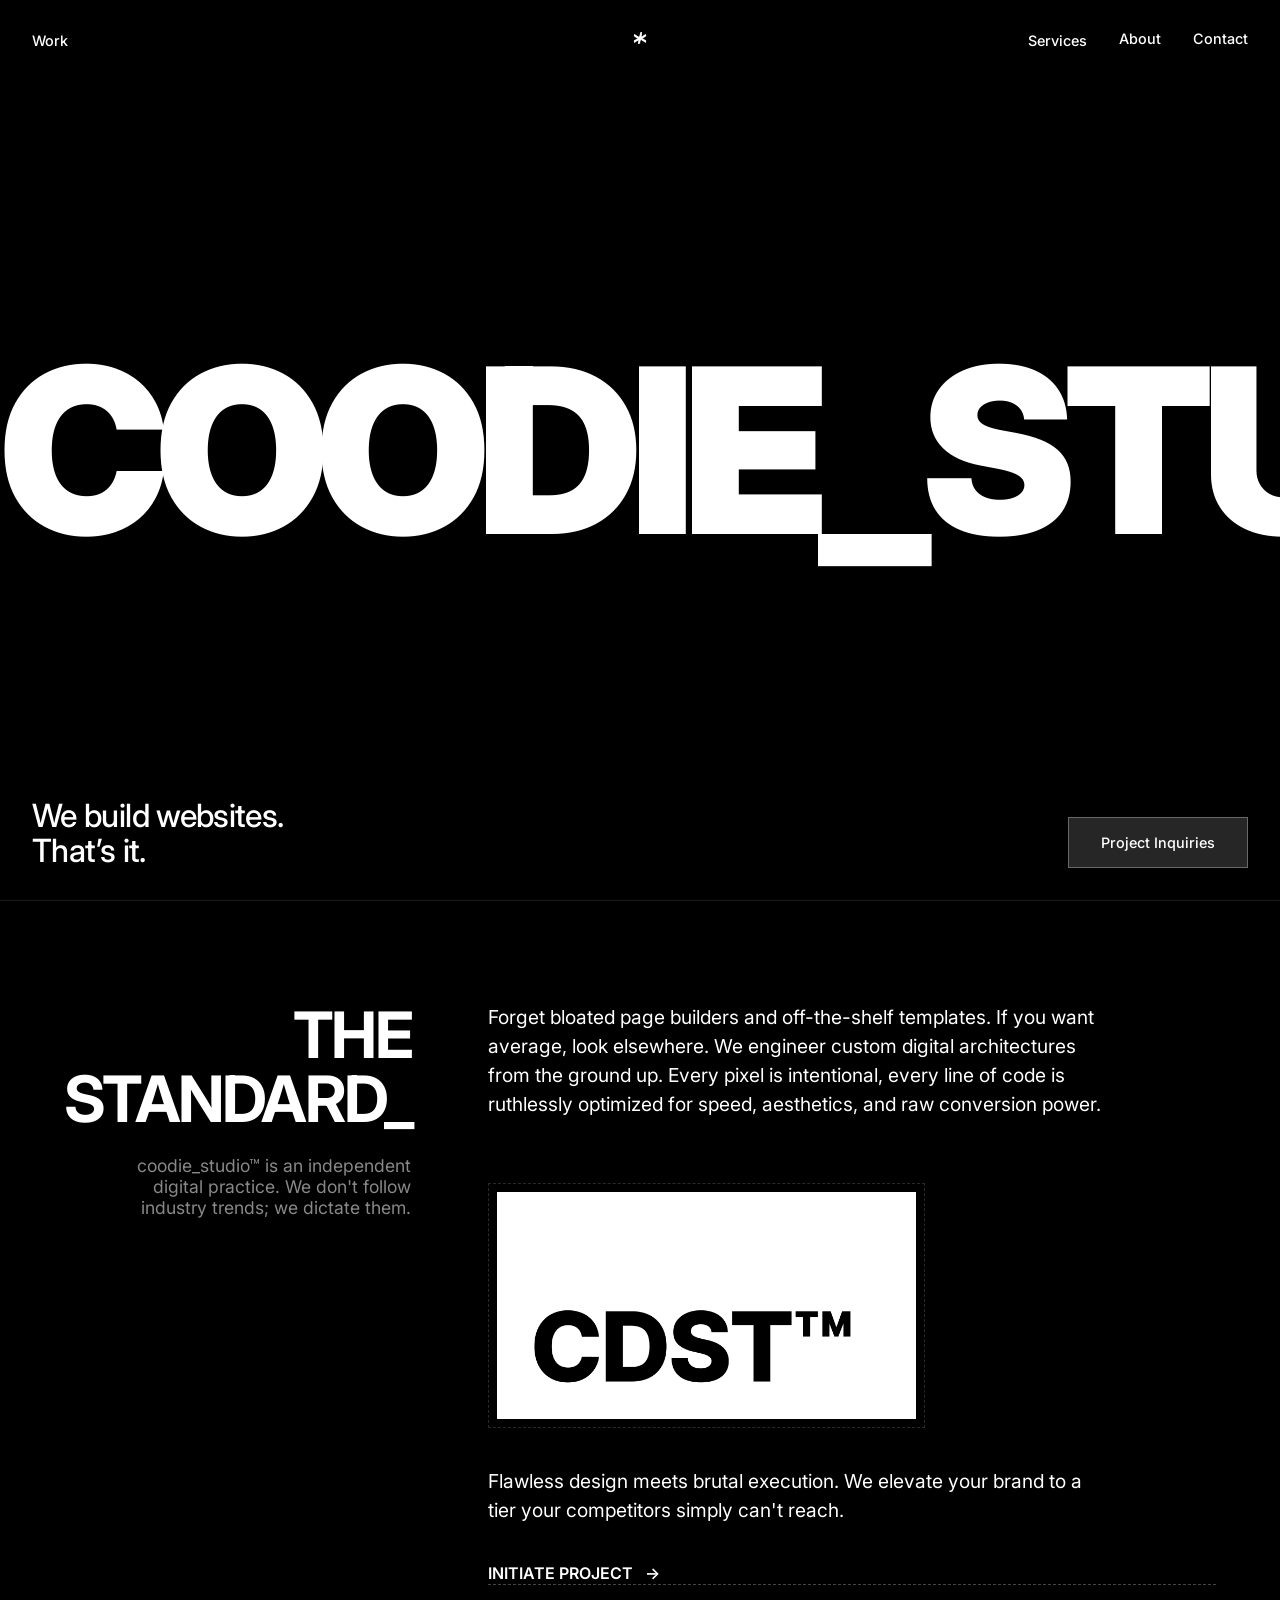
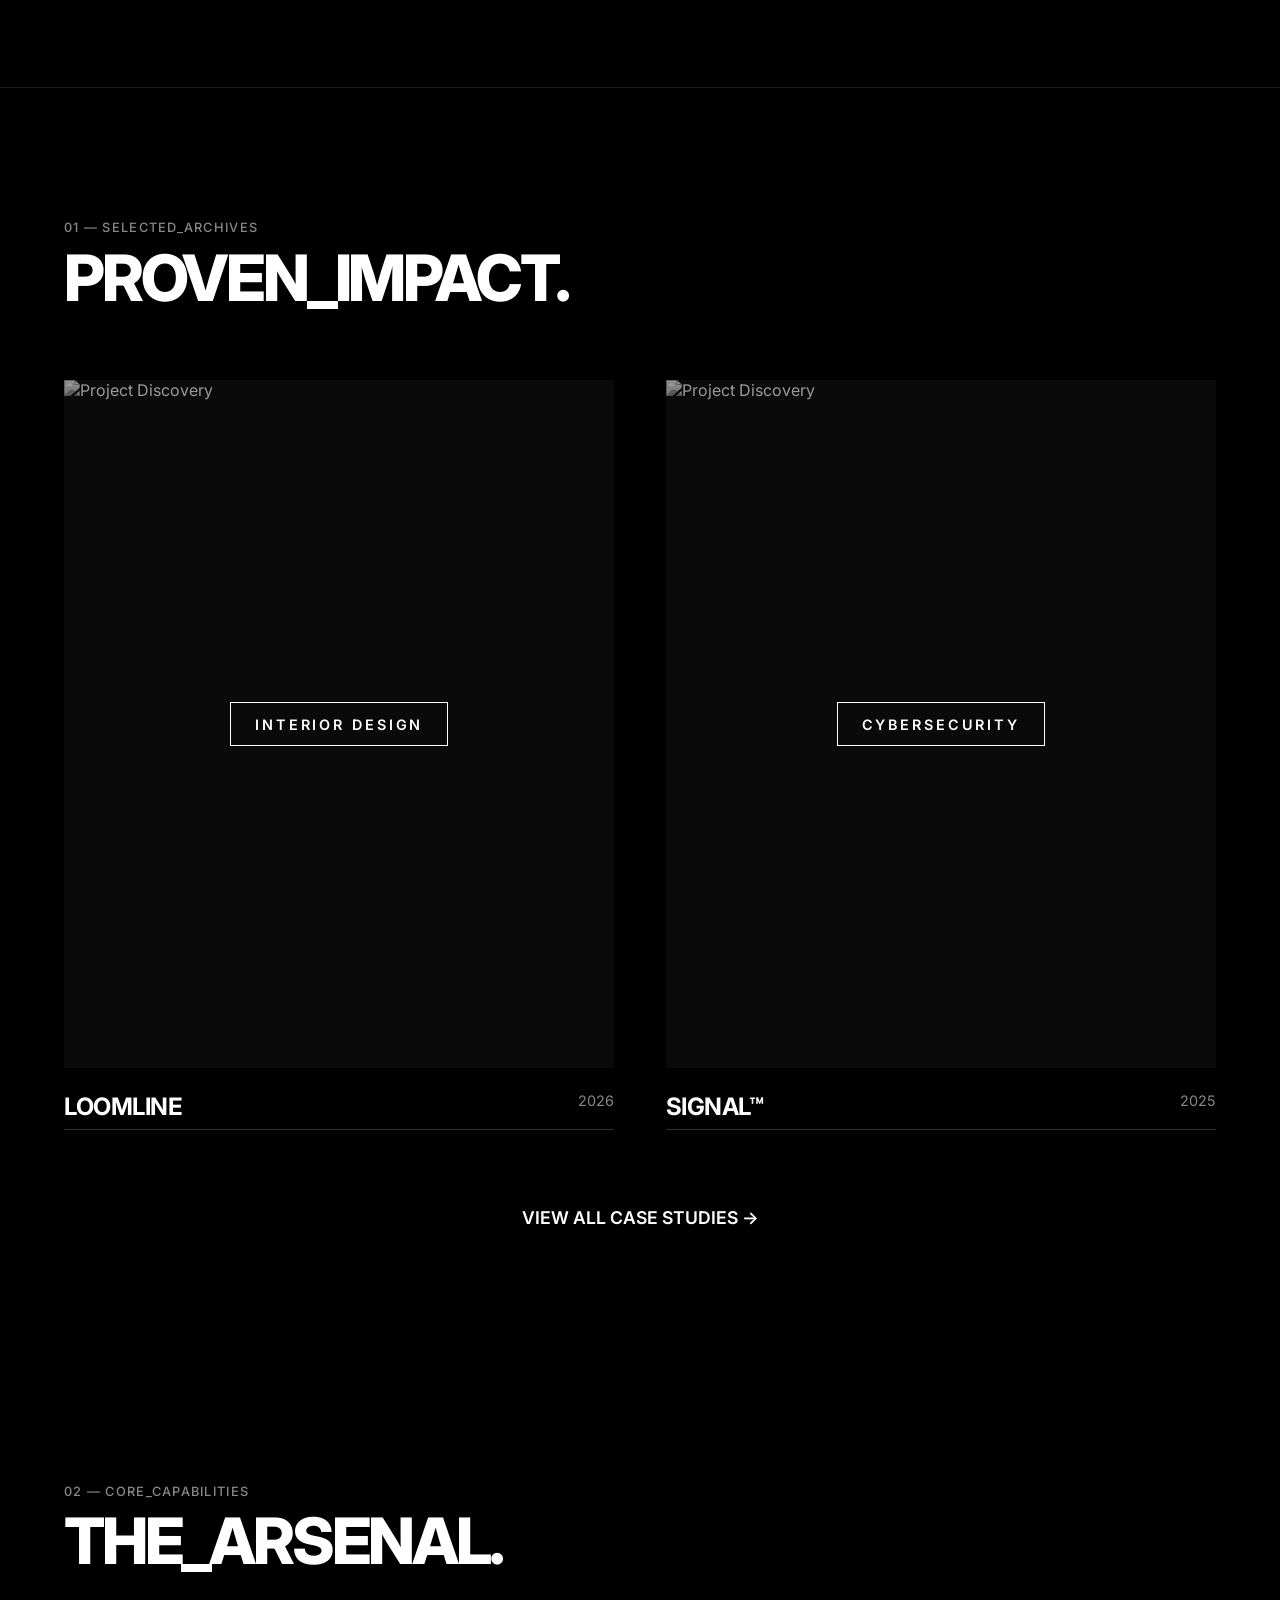
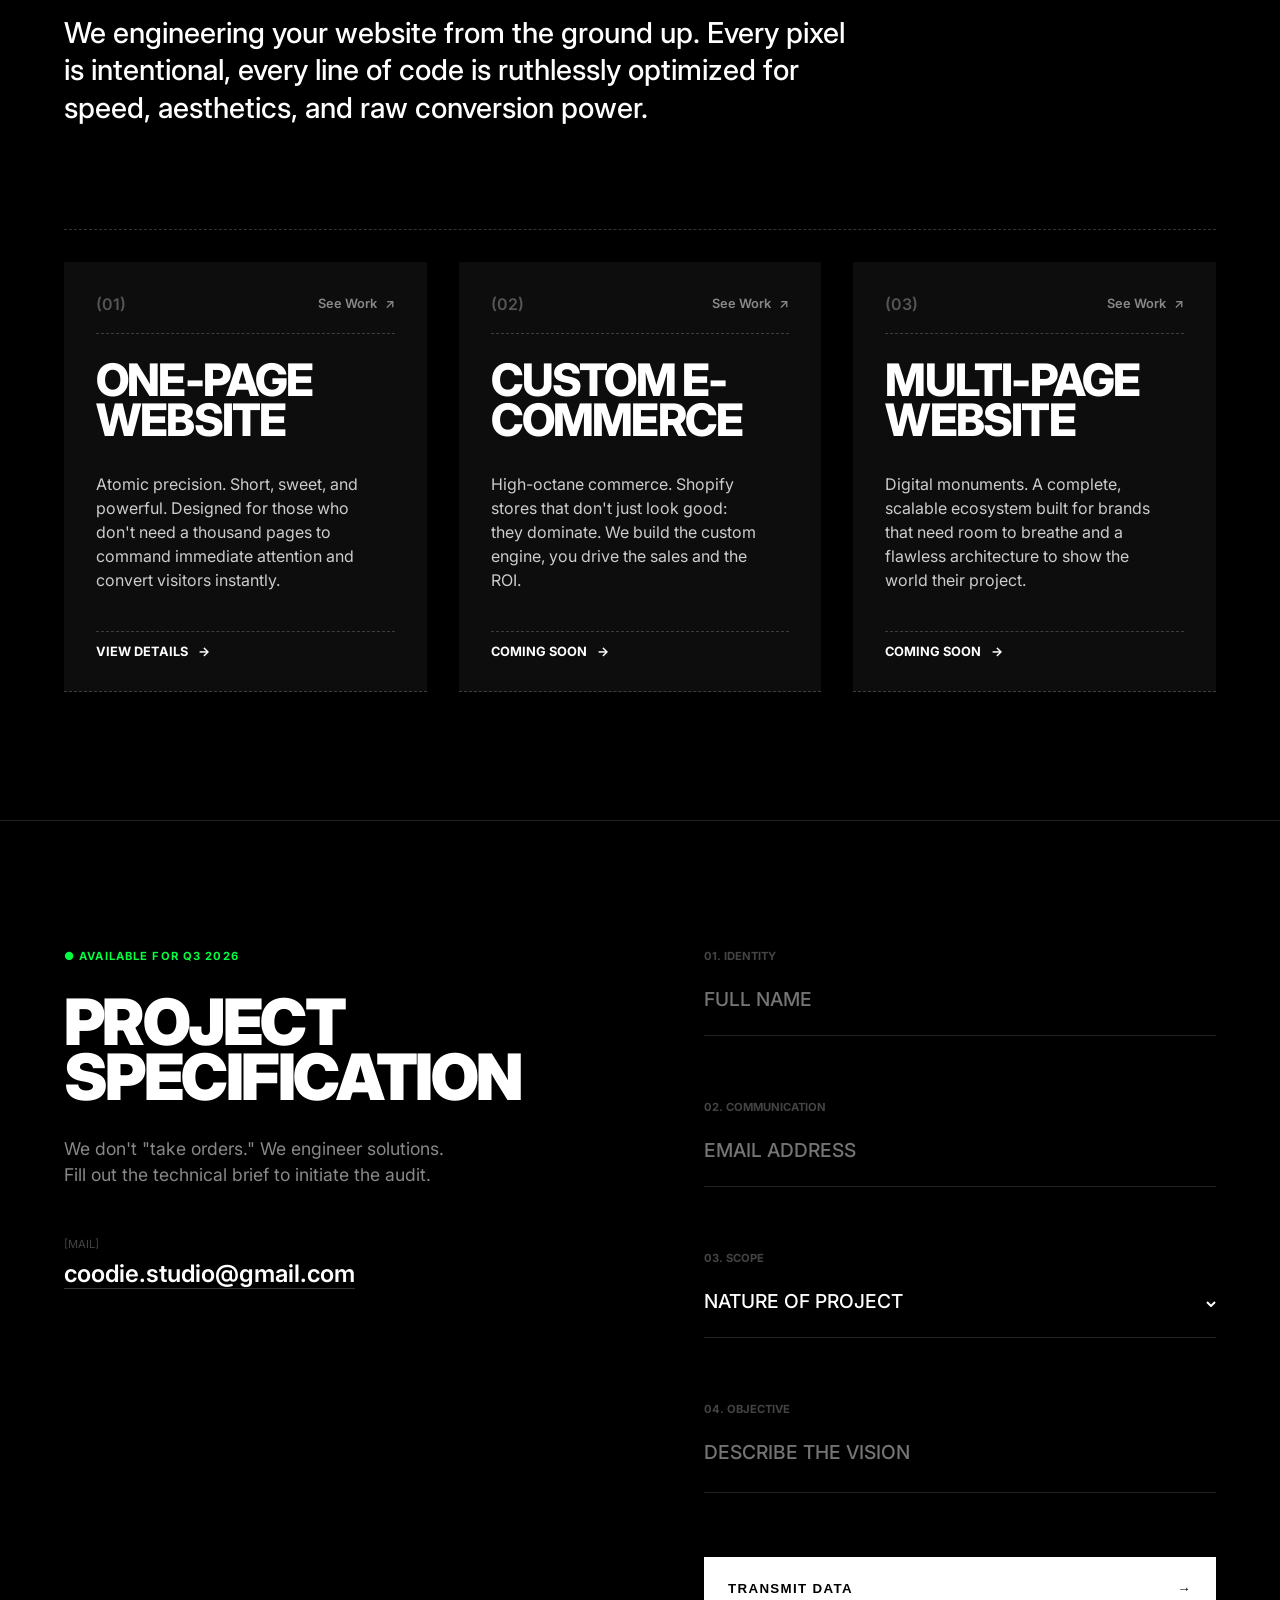
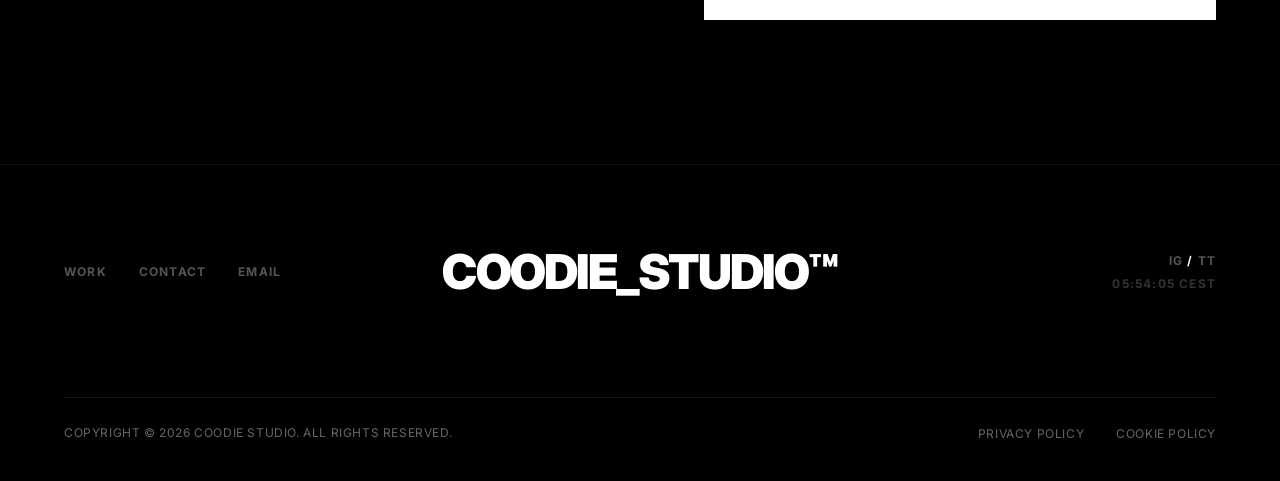
==== commit 69a5a0de: "Add files via upload add google tag manager" ====
--- a/index.html
+++ b/index.html
@@ -28,6 +28,16 @@
     <link rel="alternate" hreflang="en" href="https://coodie.it/index.html" />
     <link rel="alternate" hreflang="x-default" href="https://coodie.it/index.html" />
    
+<!-- Google tag (gtag.js) -->
+<script async src="https://www.googletagmanager.com/gtag/js?id=G-1R3V6T7DMG"></script>
+<script>
+  window.dataLayer = window.dataLayer || [];
+  function gtag(){dataLayer.push(arguments);}
+  gtag('js', new Date());
+
+  gtag('config', 'G-1R3V6T7DMG');
+</script>
+
     <script type="application/ld+json">
         {
           "@context": "https://schema.org",
--- a/style.css
+++ b/style.css
@@ -2272,7 +2272,7 @@
     }
     .btn-solid-white,
     .btn-dashed {
-        width: 100%;
+        width: fit-content;
         text-align: center;
     }
     .founder-skills { 
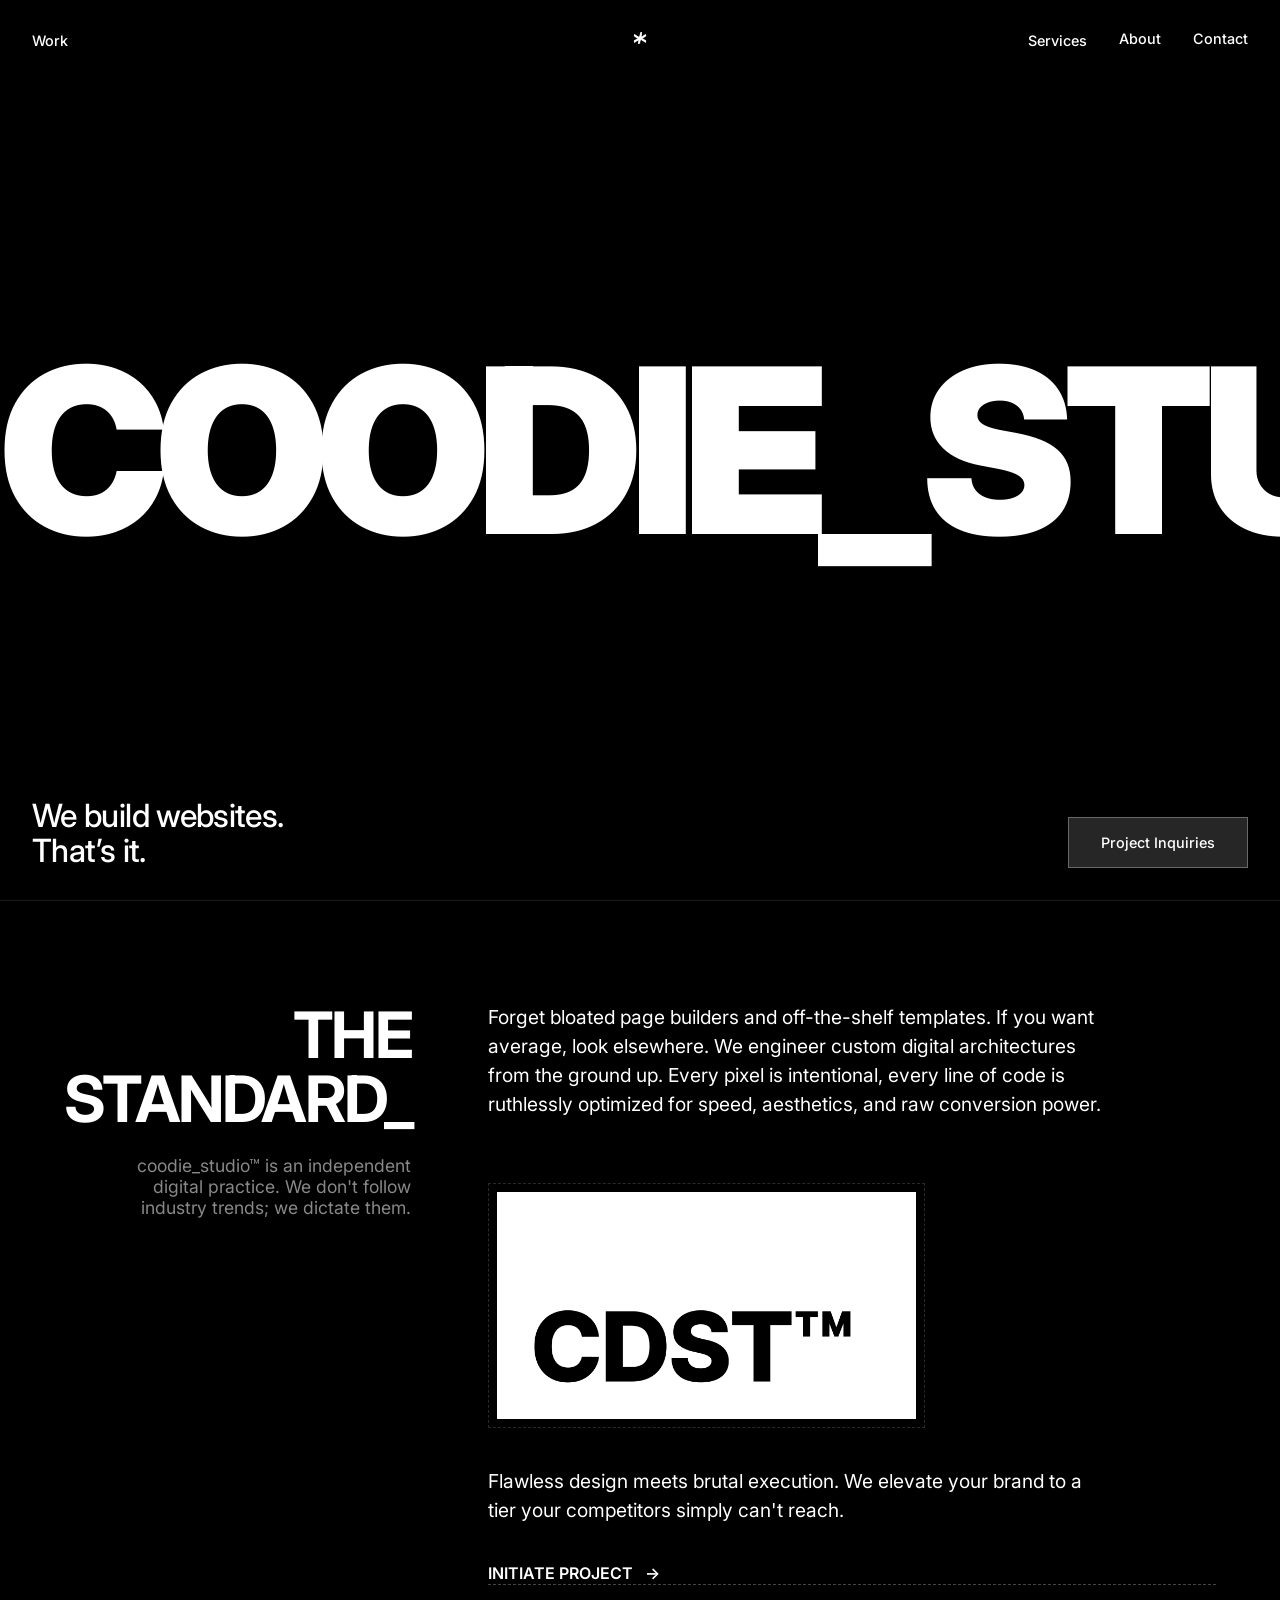
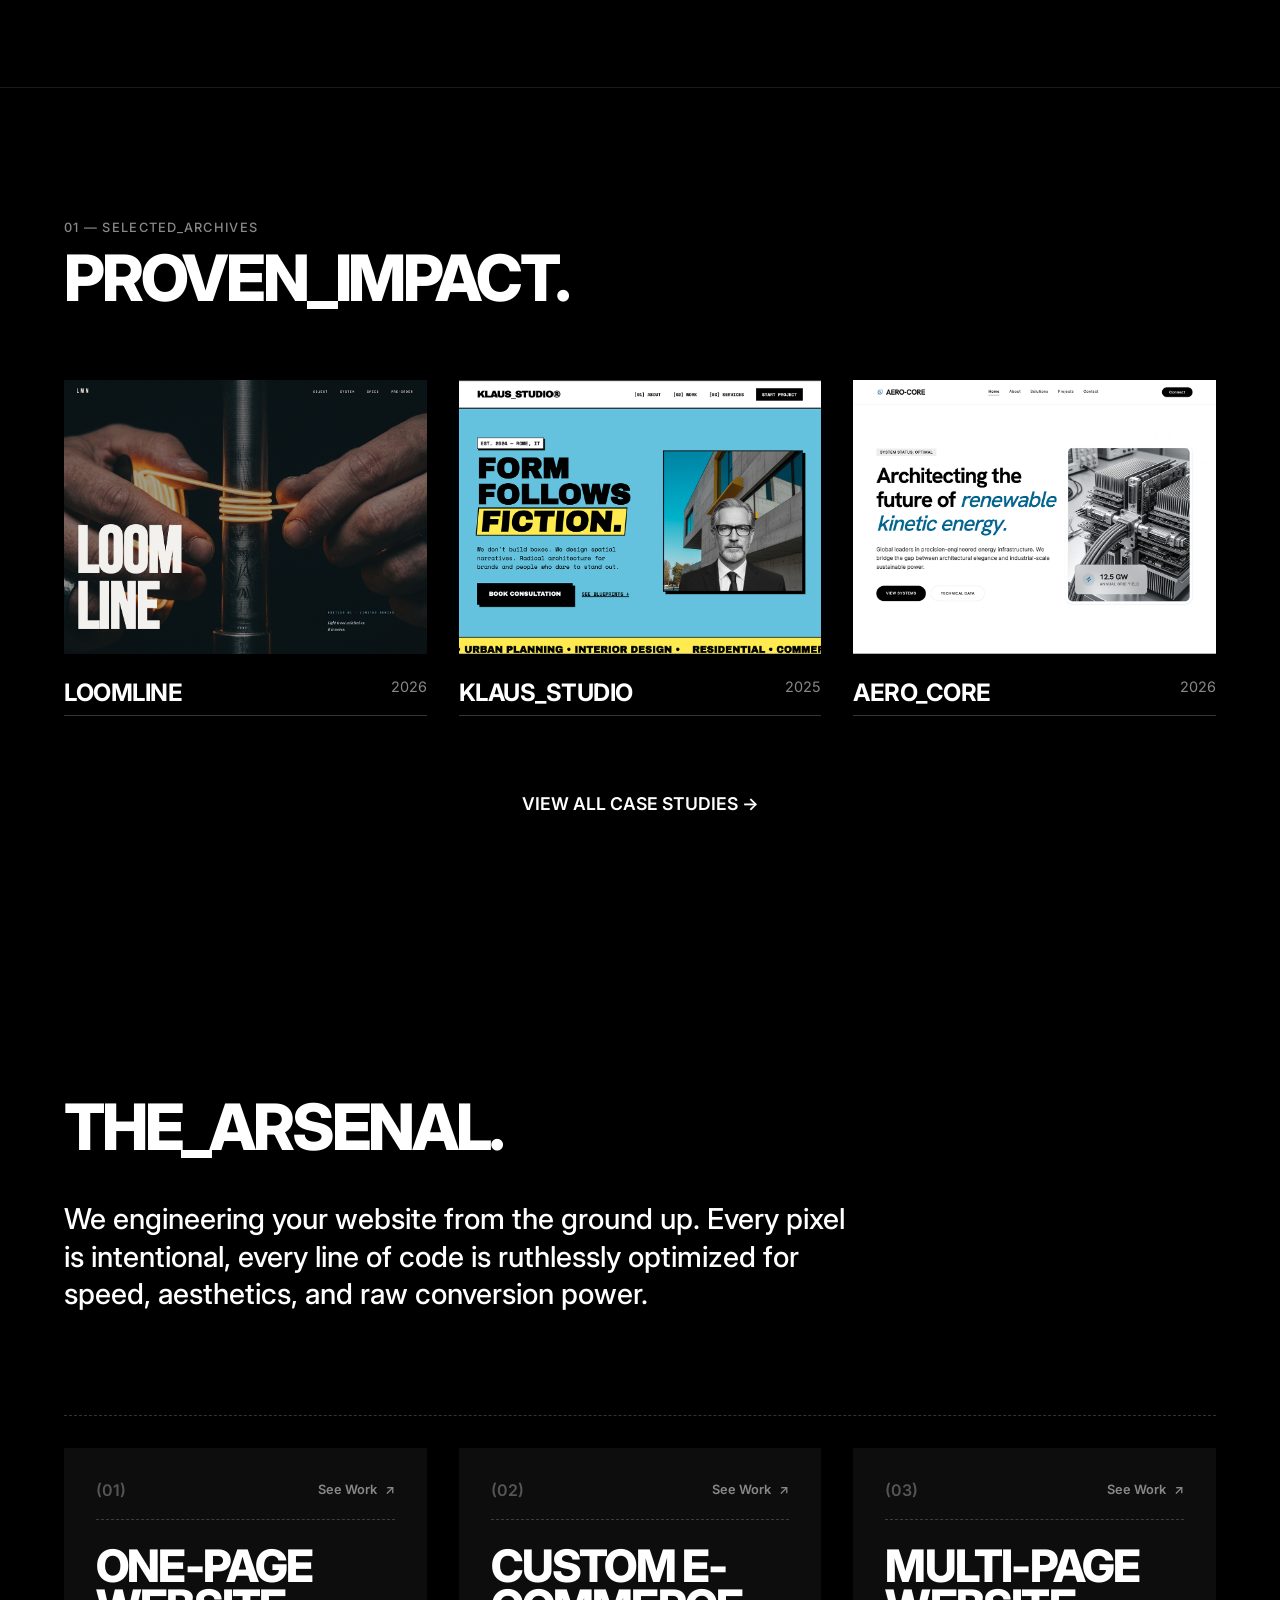
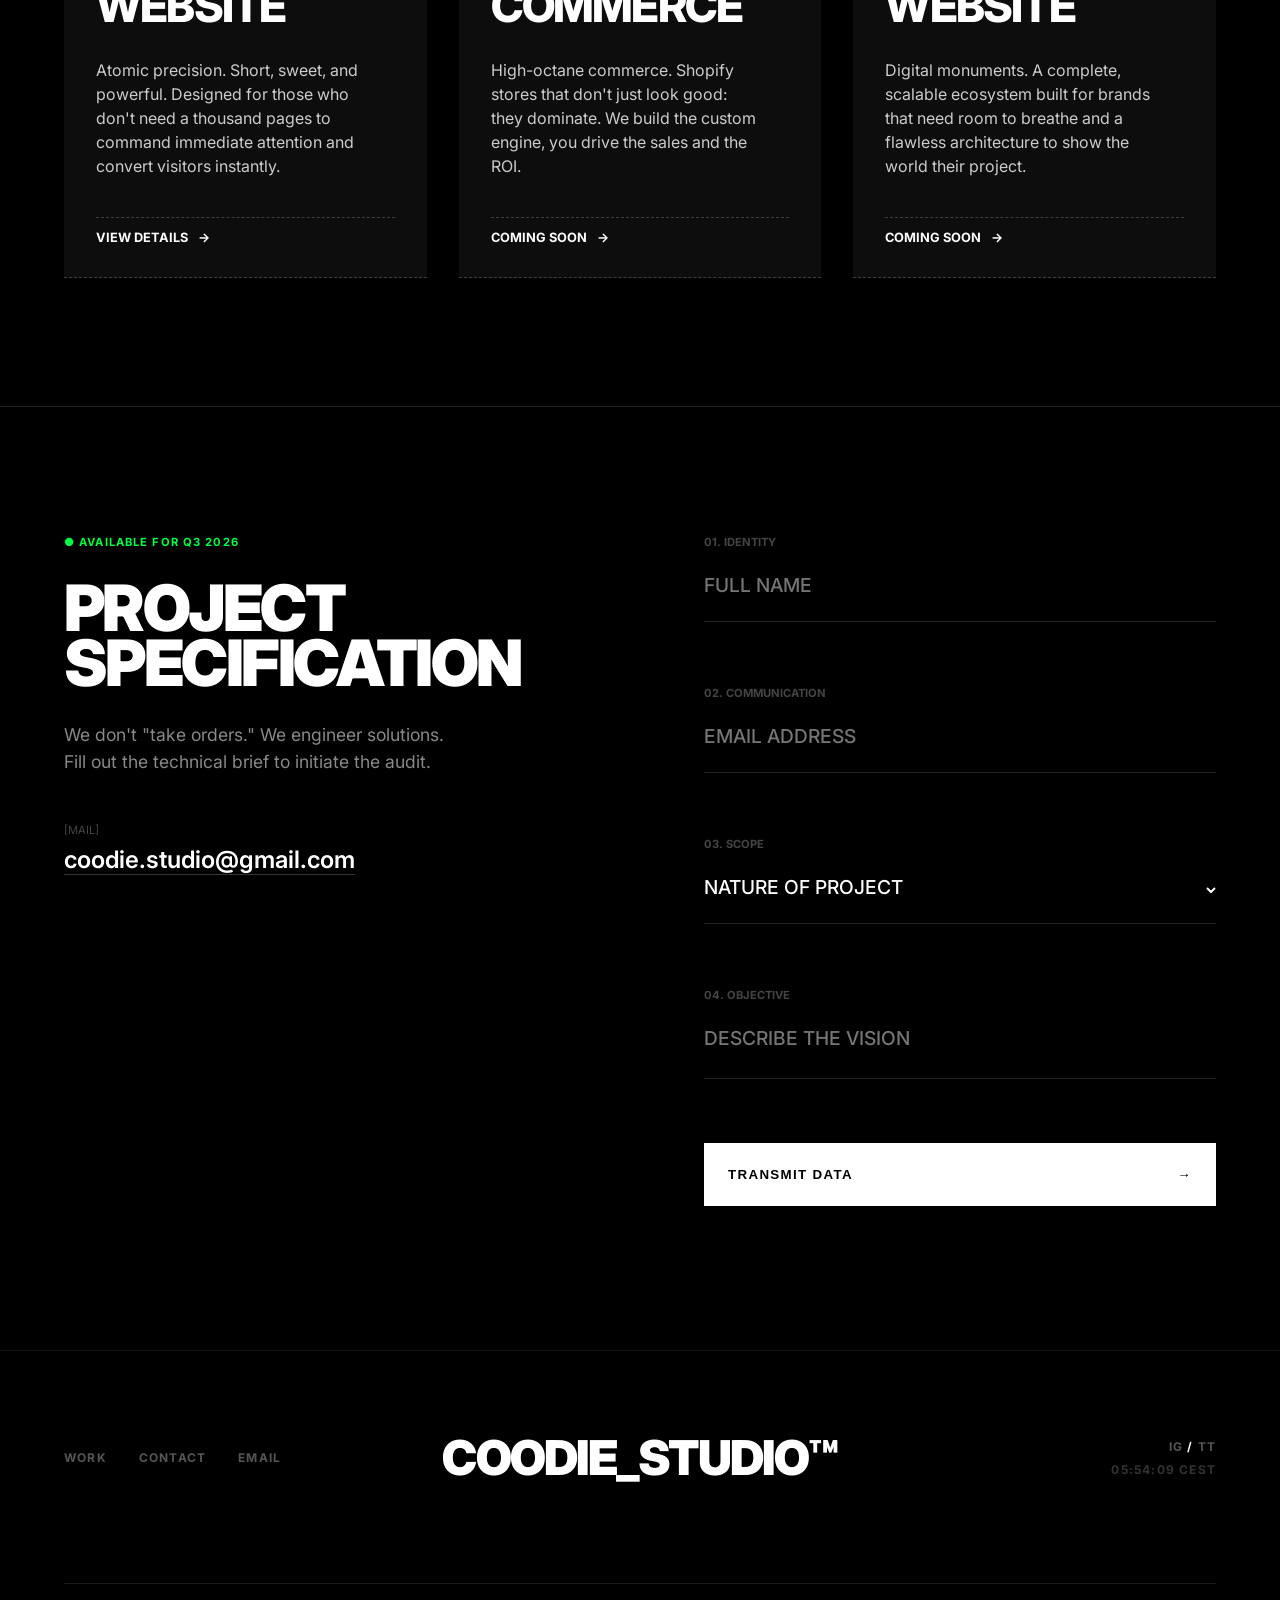
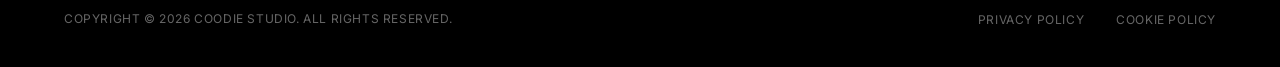
==== commit 33cbf88a: "Add files via upload" ====
--- a/index.html
+++ b/index.html
@@ -1,22 +1,25 @@
 <!DOCTYPE html>
 <html lang="en">
+
 <head>
     <meta charset="UTF-8">
     <meta name="viewport" content="width=device-width, initial-scale=1.0">
 
     <title>COODIE_STUDIO™ – Custom Web Design & Web Development</title>
-    <meta name="description" content="We build fast, custom websites for international brands. No templates, just unique digital experiences tailored to grow your business.">
+    <meta name="description"
+        content="We build fast, custom websites for international brands. No templates, just unique digital experiences tailored to grow your business.">
     <meta name="author" content="Vannia Rharbaoui Urbano">
     <meta name="robots" content="index, follow">
-    
+
     <link rel="icon" type="image/webp" href="img/icon-coodie.webp">
     <link rel="preconnect" href="https://fonts.googleapis.com">
     <link rel="preconnect" href="https://fonts.gstatic.com" crossorigin>
     <link href="https://fonts.googleapis.com/css2?family=Inter:wght@400;500;700;800&display=swap" rel="stylesheet">
     <link rel="stylesheet" href="style.css">
 
-    <meta property="og:title" content="Coodie Studio – The Simple The Better"> 
-    <meta property="og:description" content="Custom web design for growing businesses. Fast, responsive, and built to sell.">
+    <meta property="og:title" content="Coodie Studio – The Simple The Better">
+    <meta property="og:description"
+        content="Custom web design for growing businesses. Fast, responsive, and built to sell.">
     <meta property="og:type" content="website">
     <meta property="og:url" content="https://coodie.it/">
     <meta property="og:image" content="https://coodie.it/img/coodie-logo-black.webp">
@@ -24,19 +27,19 @@
 
     <link rel="canonical" href="https://coodie.it/index.html">
     <meta name="theme-color" content="#000000">
-    
+
     <link rel="alternate" hreflang="en" href="https://coodie.it/index.html" />
     <link rel="alternate" hreflang="x-default" href="https://coodie.it/index.html" />
-   
-<!-- Google tag (gtag.js) -->
-<script async src="https://www.googletagmanager.com/gtag/js?id=G-1R3V6T7DMG"></script>
-<script>
-  window.dataLayer = window.dataLayer || [];
-  function gtag(){dataLayer.push(arguments);}
-  gtag('js', new Date());
-
-  gtag('config', 'G-1R3V6T7DMG');
-</script>
+
+    <!-- Google tag (gtag.js) -->
+    <script async src="https://www.googletagmanager.com/gtag/js?id=G-1R3V6T7DMG"></script>
+    <script>
+        window.dataLayer = window.dataLayer || [];
+        function gtag() { dataLayer.push(arguments); }
+        gtag('js', new Date());
+
+        gtag('config', 'G-1R3V6T7DMG');
+    </script>
 
     <script type="application/ld+json">
         {
@@ -125,35 +128,39 @@
         }
         </script>
 </head>
+
 <body>
 
-    <header class="hero-section">
-        <div class="hero-bg"></div>
-        <nav class="hero-nav">
+    <header class="hero-section" role="banner">
+        <div class="hero-bg" aria-hidden="true"></div>
+        <nav class="hero-nav" aria-label="Main Navigation">
             <div class="nav-left">
                 <a href="works.html" class="nav-link">Work</a>
             </div>
-            
+
             <div class="nav-center">
-                <a href="/" class="logo-link">
-                    <img src="img/icon-coodie.webp" alt="coodie_studio logo" class="brand-logo" loading="lazy" width="800" height="600">
-                    </a>
-            </div>
-            
-                <div class="nav-right desktop-only">
-    
-                    <div class="services-dropdown">
-                        <span class="nav-link services-trigger">Services</span>
-                
-                        <div class="services-menu">
-                            <a href="onepage.html">One-Page Website</a>
-                            <a href="ecommerce.html">E-Commerce Website</a>
-                            <a href="multipage.html">Multi-Page Website</a>
-                        </div>
-                    </div>
-                
-                    <a href="about.html" class="nav-link">About</a>
-                    <a href="contact.html" class="nav-link">Contact</a>
+                <a href="/" class="logo-link" aria-label="Coodie Studio Home">
+                    <img src="img/icon-coodie.webp" alt="Coodie Studio Logo" class="brand-logo" loading="lazy"
+                        width="800" height="600">
+                </a>
+            </div>
+
+            <div class="nav-right desktop-only">
+
+                <div class="services-dropdown">
+                    <button class="nav-link services-trigger" aria-haspopup="true" aria-expanded="false"
+                        aria-controls="services-menu-desktop"
+                        style="background:none; border:none; color:inherit; font-family:inherit; padding:0; cursor:pointer;">Services</button>
+
+                    <div class="services-menu" id="services-menu-desktop" role="menu">
+                        <a href="onepage.html" role="menuitem">One-Page Website</a>
+                        <a href="ecommerce.html" role="menuitem">E-Commerce Website</a>
+                        <a href="multipage.html" role="menuitem">Multi-Page Website</a>
+                    </div>
+                </div>
+
+                <a href="about.html" class="nav-link">About</a>
+                <a href="contact.html" class="nav-link">Contact</a>
             </div>
 
             <button class="hamburger mobile-only" id="menu-toggle" aria-label="Menu">
@@ -164,31 +171,32 @@
             </button>
         </nav>
 
-        <div class="mobile-menu-overlay" id="mobile-menu">
+        <div class="mobile-menu-overlay" id="mobile-menu" aria-hidden="true">
             <div class="menu-backdrop" id="menu-backdrop"></div>
-            
-            <nav class="mobile-nav-links">
+
+            <nav class="mobile-nav-links" aria-label="Mobile Navigation">
                 <div class="sidebar-header">
                     <span class="sidebar-logo">COODIE_STUDIO™</span>
                     <button class="close-sidebar" id="close-btn" aria-label="Close menu">&#10005;</button>
                 </div>
-        
+
                 <div class="nav-links-wrapper">
                     <a href="works.html">Work</a>
 
-                    <button class="mobile-services-trigger" id="mobile-services-btn" aria-expanded="false">
-                        Services <span class="mobile-services-arrow">&#8595;</span>
+                    <button class="mobile-services-trigger" id="mobile-services-btn" aria-expanded="false"
+                        aria-controls="mobile-services-submenu">
+                        Services <span class="mobile-services-arrow" aria-hidden="true">&#8595;</span>
                     </button>
-                    <div class="mobile-services-submenu" id="mobile-services-submenu" aria-hidden="true">
-                        <a href="onepage.html" target="_blank" rel="noopener">One-Page Website</a>
-                        <a href="ecommerce.html" target="_blank" rel="noopener">E-Commerce Website</a>
-                        <a href="multipage.html" target="_blank" rel="noopener">Multi-Page Website</a>
+                    <div class="mobile-services-submenu" id="mobile-services-submenu" aria-hidden="true" role="menu">
+                        <a href="onepage.html" target="_blank" rel="noopener" role="menuitem">One-Page Website</a>
+                        <a href="ecommerce.html" target="_blank" rel="noopener" role="menuitem">E-Commerce Website</a>
+                        <a href="multipage.html" target="_blank" rel="noopener" role="menuitem">Multi-Page Website</a>
                     </div>
 
                     <a href="about.html">About</a>
                     <a href="contact.html">Contact</a>
                 </div>
-        
+
                 <div class="sidebar-footer">
                     <div class="system-status">
                         <span class="pulse-dot"></span>
@@ -204,7 +212,7 @@
 
         <div class="hero-bottom">
             <div class="bottom-left">
-                <h2>We build websites.<br>That’s it.</h2>
+                <h1>We build websites.<br>That’s it.</h1>
             </div>
             <div class="bottom-right">
                 <a href="contact.html" class="btn-pill">Project Inquiries</a>
@@ -212,223 +220,274 @@
         </div>
     </header>
 
-    <section class="about-section border-top" id="about">
-        <div class="about-grid">
-            <div class="about-title-col">
-                <h2>THE<br>STANDARD_</h2>
-                <p>coodie_studio™ is an independent digital practice. We don't follow industry trends; we dictate them.</p>
-            </div>
-            
-            <div class="about-content-col">
-                <p class="long-desc">Forget bloated page builders and off-the-shelf templates. If you want average, look elsewhere. We engineer custom digital architectures from the ground up. Every pixel is intentional, every line of code is ruthlessly optimized for speed, aesthetics, and raw conversion power.</p>
-                
-                <div class="about-image-wrapper border-all border-dashed">
-                    <img src="img/Logo4.png" alt="Creative coding concept" class="monochrome-img" loading="lazy">
-                </div>
-                
-                <p class="short-desc">Flawless design meets brutal execution. We elevate your brand to a tier your competitors simply can't reach.</p>
-                
-                <a href="contact.html" class="btn-dashed">INITIATE PROJECT <span class="arrow">→</span></a>
-            </div>
-        </div>
-    </section>
-
-    <section class="works-section" id="work">
-        <div class="section-header">
-            <span class="section-label">01 — SELECTED_ARCHIVES</span>
-            <h2 class="section-title">PROVEN_IMPACT.</h2>
-        </div>
-    
-        <div class="works-grid">
-            <div class="work-item">
-                <div class="work-image-container">
-                    <img src="img/project1.jpg" alt="Project Discovery" class="work-img" loading="lazy" >
-                    <div class="work-overlay">
-                        <span class="work-category">Interior design</span>
-                    </div>
-                </div>
-                <div class="work-info">
-                    <h3>LOOMLINE</h3>
-                    <span class="work-year">2026</span>
-                </div>
-            </div>
-    
-            <div class="work-item">
-                <div class="work-image-container">
-                    <img src="img/project2.jpg" alt="Project Discovery" class="work-img"loading="lazy" >
-                    <div class="work-overlay">
-                        <span class="work-category">Cybersecurity</span>
-                    </div>
-                </div>
-                <div class="work-info">
-                    <h3>SIGNAL™</h3>
-                    <span class="work-year">2025</span>
-                </div>
-            </div>
-        </div>
-    
-        <div class="works-footer">
-            <a href="work.html" class="view-all">VIEW ALL CASE STUDIES <span class="arrow">→</span></a>
-        </div>
-    </section>
-
-    <section class="services-section" id="services">
-        <div class="services-header">
-            <span class="section-label">02 — CORE_CAPABILITIES</span>
-            <h2 class="section-title">THE_ARSENAL.</h2>
-            <p class="section-manifesto">We engineering your website from the ground up. Every pixel is intentional, every line of code is ruthlessly optimized for speed, aesthetics, and raw conversion power.</p>
-        </div>
-    
-        <div class="services-list-grid">
-            
-            <div class="service-item reveal-up">
-                <div class="service-meta">
-                    <span class="service-num">(01)</span>
-                    <a href="work.html" class="work-link">See Work <span class="arrow">↗</span></a>
-                </div>
-                <div class="service-info">
-                    <h3 class="service-name">ONE-PAGE WEBSITE</h3>
-                    <p class="service-desc">Atomic precision. Short, sweet, and powerful. Designed for those who don't need a thousand pages to command immediate attention and convert visitors instantly.</p>
-                </div>
-                <div class="service-footer">
-                    <a href="onepage.html" class="view-details">VIEW DETAILS <span>→</span></a>
-                </div>
-            </div>
-    
-            <div class="service-item reveal-up">
-                <div class="service-meta">
-                    <span class="service-num">(02)</span>
-                    <a href="work.html" class="work-link">See Work <span class="arrow">↗</span></a>
-                </div>
-                <div class="service-info">
-                    <h3 class="service-name">CUSTOM E-COMMERCE</h3>
-                    <p class="service-desc">High-octane commerce. Shopify stores that don't just look good: they dominate. We build the custom engine, you drive the sales and the ROI.</p>
-                </div>
-                <div class="service-footer">
-                    <a href="ecommerce.html" class="view-details">COMING SOON <span>→</span></a>
-                </div>
-            </div>
-    
-            <div class="service-item reveal-up">
-                <div class="service-meta">
-                    <span class="service-num">(03)</span>
-                    <a href="work.html" class="work-link">See Work <span class="arrow">↗</span></a>
-                </div>
-                <div class="service-info">
-                    <h3 class="service-name">MULTI-PAGE WEBSITE</h3>
-                    <p class="service-desc">Digital monuments. A complete, scalable ecosystem built for brands that need room to breathe and a flawless architecture to show the world their project.</p>
-                </div>
-                <div class="service-footer">
-                    <a href="multipage.html" class="view-details">COMING SOON <span>→</span></a>
-                </div>
-            </div>
-    
-        </div>
-    </section>
-
-
-    <section class="engine-contact" id="contact">
-        <div class="engine-container">
-            
-            <div class="engine-info">
-                <div class="sticky-info">
-                    <span class="status-indicator">● AVAILABLE FOR Q3 2026</span>
-                    <h2 class="engine-title">PROJECT<br>SPECIFICATION</h2>
-                    <p class="engine-lead">
-                        We don't "take orders." We engineer solutions. 
-                        Fill out the technical brief to initiate the audit.
-                    </p>
-                    <div class="contact-direct">
-                        <span class="label">[MAIL]</span>
-                        <a href="mailto:coodie.studio@gmail.com">coodie.studio@gmail.com</a>
-                    </div>
-                </div>
-            </div>
-    
-            <div class="engine-form-wrapper">
-                <form class="raw-form" id="contact-form-system" action="https://formspree.io/f/xlgzpabb" method="POST">
-                    
-                    <div class="form-section">
-                        <span class="form-num">01. IDENTITY</span>
-                        <div class="input-group">
-                            <input type="text" name="name" placeholder="FULL NAME" required>
-                        </div>
-                    </div>
-    
-                    <div class="form-section">
-                        <span class="form-num">02. COMMUNICATION</span>
-                        <div class="input-group">
-                            <input type="email" name="email" placeholder="EMAIL ADDRESS" required>
-                        </div>
-                    </div>
-    
-                    <div class="form-section">
-                        <span class="form-num">03. SCOPE</span>
-                        <div class="select-wrapper">
-                            <select name="project-type" required>
-                                <option value="" disabled selected>NATURE OF PROJECT</option>
-                                <option value="arch">ONE-PAGE Website</option>
-                                <option value="eco">E-COMMERCE Website</option>
-                                <option value="custom">MULTI-PAGE Website</option>
-                            </select>
-                            <div class="custom-arrow">
-                                <svg width="10" height="6" viewBox="0 0 10 6"><path d="M1 1L5 5L9 1" stroke="white" stroke-width="2" fill="none"/></svg>
-                            </div>
-                        </div>
-                    </div>
-    
-                    <div class="form-section">
-                        <span class="form-num">04. OBJECTIVE</span>
-                        <div class="input-group">
-                            <textarea name="message" rows="1" placeholder="DESCRIBE THE VISION" oninput="this.style.height = '';this.style.height = this.scrollHeight + 'px'"></textarea>
-                        </div>
-                    </div>
-    
-                    <div class="form-footer">
-                        <button type="submit" class="transmit-btn">
-                            <span class="btn-text">TRANSMIT DATA</span>
-                            <span class="btn-icon">→</span>
-                        </button>
-                        <p id="form-status-contact" style="margin-top:1rem; font-size:0.8rem; font-weight:700; letter-spacing:0.1em;"></p>
-                    </div>
-    
-                </form>
-            </div>
-    
-        </div>
-    </section>
-
-    <footer class="hyper-footer">
-        <div class="footer-top-line">
-            <div class="footer-nav-minimal">
-                <a href="works.html">WORK</a>
-                <a href="contact.html">CONTACT</a>
-                <a href="mailto:coodie.studio@gmail.com">EMAIL</a>
-            </div>
-    
-            <div class="footer-center">
-                <h2 class="footer-brand-minimal">COODIE_STUDIO™</h2>
-            </div>
-    
-            <div class="footer-meta-minimal">
-                <div class="social-row">
-                    <a href="https://www.instagram.com/coodie_studio/">IG</a>
-                    <span>/</span>
-                    <a href="https://www.tiktok.com/@coodie.studio?is_from_webapp=1&sender_device=pc">TT</a>
-                </div>
-                <span id="live-clock" class="minimal-clock">00:00:00 CEST</span>
-            </div>
-        </div>
-    
-        <div class="footer-legal-line">
-            <p>Copyright © 2026 Coodie Studio. All rights reserved.</p>
-            <ul class="policies" role="list">
-                <li><a href="privacy.html" title="Read our privacy policy">Privacy Policy</a></li>
-                <li><a href="cookie.html" title="Read our cookie policy">Cookie Policy</a></li>
-            </ul>
-        </div>
-    </footer>
-    
-    <script src="script.js" defer></script>
+    <main id="main-content">
+
+        <section class="about-section border-top" id="about" aria-labelledby="about-heading">
+            <div class="about-grid">
+                <div class="about-title-col">
+                    <h2 id="about-heading">THE<br>STANDARD_</h2>
+                    <p>coodie_studio™ is an independent digital practice. We don't follow industry trends; we dictate
+                        them.</p>
+                </div>
+
+                <div class="about-content-col">
+                    <p class="long-desc">Forget bloated page builders and off-the-shelf templates. If you want average,
+                        look elsewhere. We engineer custom digital architectures from the ground up. Every pixel is
+                        intentional, every line of code is ruthlessly optimized for speed, aesthetics, and raw
+                        conversion power.</p>
+
+                    <div class="about-image-wrapper border-all border-dashed">
+                        <img src="img/Logo4.png" alt="Creative coding concept" class="monochrome-img" loading="lazy">
+                    </div>
+
+                    <p class="short-desc">Flawless design meets brutal execution. We elevate your brand to a tier your
+                        competitors simply can't reach.</p>
+
+                    <a href="contact.html" class="btn-dashed">INITIATE PROJECT <span class="arrow">→</span></a>
+                </div>
+            </div>
+        </section>
+
+        <section class="works-section" id="work" aria-labelledby="work-heading">
+            <div class="section-header">
+                <span class="section-label">01 — SELECTED_ARCHIVES</span>
+                <h2 class="section-title" id="work-heading">PROVEN_IMPACT.</h2>
+            </div>
+
+            <div class="works-grid">
+                <a href="https://coodiestudio.github.io/Loomline/" target="_blank" rel="noopener"
+                    class="work-item-wrapper">
+                    <article class="work-item">
+                        <div class="work-image-container">
+                            <img src="img/loomline.png" alt="Loomline Interior Design Project" class="work-img"
+                                loading="lazy">
+                            <div class="work-overlay">
+                                <span class="work-category">Interior design</span>
+                            </div>
+                        </div>
+                        <div class="work-info">
+                            <h3>LOOMLINE</h3>
+                            <span class="work-year">2026</span>
+                        </div>
+                    </article>
+                </a>
+
+                <a href="https://coodiestudio.github.io/Klaus_Studio/" target="_blank" rel="noopener"
+                    class="work-item-wrapper">
+                    <article class="work-item">
+                        <div class="work-image-container">
+                            <img src="img/klausstudio.png" alt="Architecture Studio Project" class="work-img"
+                                loading="lazy">
+                            <div class="work-overlay">
+                                <span class="work-category">Architecture</span>
+                            </div>
+                        </div>
+                        <div class="work-info">
+                            <h3>KLAUS_STUDIO</h3>
+                            <span class="work-year">2025</span>
+                        </div>
+                    </article>
+                </a>
+
+                <!-- Third Project Placeholder -->
+                <a href="https://coodiestudio.github.io/Aero_core/" class="work-item-wrapper">
+                    <article class="work-item">
+                        <div class="work-image-container">
+                            <img src="img/aerocore.png" alt="Aero_Core" class="work-img" loading="lazy">
+                            <div class="work-overlay">
+                                <span class="work-category">Energy</span>
+                            </div>
+                        </div>
+                        <div class="work-info">
+                            <h3>AERO_CORE</h3>
+                            <span class="work-year">2026</span>
+                        </div>
+                    </article>
+                </a>
+            </div>
+
+            <div class="works-footer">
+                <a href="works.html" class="view-all">VIEW ALL CASE STUDIES <span class="arrow">→</span></a>
+            </div>
+        </section>
+
+        <section class="services-section" id="services" aria-labelledby="services-heading">
+            <div class="services-header">
+                <span class="section-label">02 — CORE_CAPABILITIES</span>
+                <h2 class="section-title" id="services-heading">THE_ARSENAL.</h2>
+                <p class="section-manifesto">We engineering your website from the ground up. Every pixel is intentional,
+                    every line of code is ruthlessly optimized for speed, aesthetics, and raw conversion power.</p>
+            </div>
+
+            <div class="services-list-grid">
+
+                <article class="service-item reveal-up">
+                    <div class="service-meta">
+                        <span class="service-num">(01)</span>
+                        <a href="work.html" class="work-link" aria-label="See work for One-Page Website">See Work <span
+                                class="arrow" aria-hidden="true">↗</span></a>
+                    </div>
+                    <div class="service-info">
+                        <h3 class="service-name">ONE-PAGE WEBSITE</h3>
+                        <p class="service-desc">Atomic precision. Short, sweet, and powerful. Designed for those who
+                            don't need a thousand pages to command immediate attention and convert visitors instantly.
+                        </p>
+                    </div>
+                    <div class="service-footer">
+                        <a href="onepage.html" class="view-details" aria-label="View details for One-Page Website">VIEW
+                            DETAILS <span aria-hidden="true">→</span></a>
+                    </div>
+                </article>
+
+                <article class="service-item reveal-up">
+                    <div class="service-meta">
+                        <span class="service-num">(02)</span>
+                        <a href="work.html" class="work-link" aria-label="See work for Custom E-Commerce">See Work <span
+                                class="arrow" aria-hidden="true">↗</span></a>
+                    </div>
+                    <div class="service-info">
+                        <h3 class="service-name">CUSTOM E-COMMERCE</h3>
+                        <p class="service-desc">High-octane commerce. Shopify stores that don't just look good: they
+                            dominate. We build the custom engine, you drive the sales and the ROI.</p>
+                    </div>
+                    <div class="service-footer">
+                        <a href="ecommerce.html" class="view-details"
+                            aria-label="View details for Custom E-Commerce">COMING SOON <span
+                                aria-hidden="true">→</span></a>
+                    </div>
+                </article>
+
+                <article class="service-item reveal-up">
+                    <div class="service-meta">
+                        <span class="service-num">(03)</span>
+                        <a href="work.html" class="work-link" aria-label="See work for Multi-Page Website">See Work
+                            <span class="arrow" aria-hidden="true">↗</span></a>
+                    </div>
+                    <div class="service-info">
+                        <h3 class="service-name">MULTI-PAGE WEBSITE</h3>
+                        <p class="service-desc">Digital monuments. A complete, scalable ecosystem built for brands that
+                            need room to breathe and a flawless architecture to show the world their project.</p>
+                    </div>
+                    <div class="service-footer">
+                        <a href="multipage.html" class="view-details"
+                            aria-label="View details for Multi-Page Website">COMING SOON <span
+                                aria-hidden="true">→</span></a>
+                    </div>
+                </article>
+
+            </div>
+        </section>
+
+
+        <section class="engine-contact" id="contact" aria-labelledby="contact-heading">
+            <div class="engine-container">
+
+                <div class="engine-info">
+                    <div class="sticky-info">
+                        <span class="status-indicator">● AVAILABLE FOR Q3 2026</span>
+                        <h2 class="engine-title" id="contact-heading">PROJECT<br>SPECIFICATION</h2>
+                        <p class="engine-lead">
+                            We don't "take orders." We engineer solutions.
+                            Fill out the technical brief to initiate the audit.
+                        </p>
+                        <div class="contact-direct">
+                            <span class="label">[MAIL]</span>
+                            <a href="mailto:coodie.studio@gmail.com">coodie.studio@gmail.com</a>
+                        </div>
+                    </div>
+                </div>
+
+                <div class="engine-form-wrapper">
+                    <form class="raw-form" id="contact-form-system" action="https://formspree.io/f/xlgzpabb"
+                        method="POST">
+
+                        <div class="form-section">
+                            <label for="full-name" class="form-num">01. IDENTITY</label>
+                            <div class="input-group">
+                                <input type="text" id="full-name" name="name" placeholder="FULL NAME" required>
+                            </div>
+                        </div>
+
+                        <div class="form-section">
+                            <label for="email-address" class="form-num">02. COMMUNICATION</label>
+                            <div class="input-group">
+                                <input type="email" id="email-address" name="email" placeholder="EMAIL ADDRESS"
+                                    required>
+                            </div>
+                        </div>
+
+                        <div class="form-section">
+                            <label for="project-nature" class="form-num">03. SCOPE</label>
+                            <div class="select-wrapper">
+                                <select id="project-nature" name="project-type" required>
+                                    <option value="" disabled selected>NATURE OF PROJECT</option>
+                                    <option value="arch">ONE-PAGE Website</option>
+                                    <option value="eco">E-COMMERCE Website</option>
+                                    <option value="custom">MULTI-PAGE Website</option>
+                                </select>
+                                <div class="custom-arrow" aria-hidden="true">
+                                    <svg width="10" height="6" viewBox="0 0 10 6">
+                                        <path d="M1 1L5 5L9 1" stroke="white" stroke-width="2" fill="none" />
+                                    </svg>
+                                </div>
+                            </div>
+                        </div>
+
+                        <div class="form-section">
+                            <label for="project-vision" class="form-num">04. OBJECTIVE</label>
+                            <div class="input-group">
+                                <textarea id="project-vision" name="message" rows="1" placeholder="DESCRIBE THE VISION"
+                                    oninput="this.style.height = '';this.style.height = this.scrollHeight + 'px'"></textarea>
+                            </div>
+                        </div>
+
+                        <div class="form-footer">
+                            <button type="submit" class="transmit-btn">
+                                <span class="btn-text">TRANSMIT DATA</span>
+                                <span class="btn-icon">→</span>
+                            </button>
+                            <p id="form-status-contact"
+                                style="margin-top:1rem; font-size:0.8rem; font-weight:700; letter-spacing:0.1em;"></p>
+                        </div>
+
+                    </form>
+                </div>
+
+            </div>
+        </section>
+
+        <footer class="hyper-footer">
+            <div class="footer-top-line">
+                <div class="footer-nav-minimal">
+                    <a href="works.html">WORK</a>
+                    <a href="contact.html">CONTACT</a>
+                    <a href="mailto:coodie.studio@gmail.com">EMAIL</a>
+                </div>
+
+                <div class="footer-center">
+                    <h2 class="footer-brand-minimal">COODIE_STUDIO™</h2>
+                </div>
+
+                <div class="footer-meta-minimal">
+                    <div class="social-row">
+                        <a href="https://www.instagram.com/coodie_studio/">IG</a>
+                        <span>/</span>
+                        <a href="https://www.tiktok.com/@coodie.studio?is_from_webapp=1&sender_device=pc">TT</a>
+                    </div>
+                    <span id="live-clock" class="minimal-clock">00:00:00 CEST</span>
+                </div>
+            </div>
+
+            <div class="footer-legal-line">
+                <p>Copyright © 2026 Coodie Studio. All rights reserved.</p>
+                <ul class="policies" role="list">
+                    <li><a href="privacy.html" title="Read our privacy policy">Privacy Policy</a></li>
+                    <li><a href="cookie.html" title="Read our cookie policy">Cookie Policy</a></li>
+                </ul>
+            </div>
+        </footer>
+
+        <script src="script.js" defer></script>
 </body>
+
 </html>
--- a/style.css
+++ b/style.css
@@ -1,7 +1,7 @@
 /* =========================================
    VARIABILI & RESET
    ========================================= */
-   :root {
+:root {
     --text-light: #ffffff;
     --font-main: 'Inter', -apple-system, sans-serif;
     --ease-out-expo: cubic-bezier(0.16, 1, 0.3, 1);
@@ -11,10 +11,32 @@
 }
 
 /* Utility border classes */
-.border-top { border-top: 1px solid rgba(255, 255, 255, 0.1); }
-.border-all  { border: 1px solid rgba(255, 255, 255, 0.1); }
-
-* { margin: 0; padding: 0; box-sizing: border-box; }
+.border-top {
+    border-top: 1px solid rgba(255, 255, 255, 0.1);
+}
+
+.border-all {
+    border: 1px solid rgba(255, 255, 255, 0.1);
+}
+
+/* Screen reader only utility */
+.sr-only {
+    position: absolute;
+    width: 1px;
+    height: 1px;
+    padding: 0;
+    margin: -1px;
+    overflow: hidden;
+    clip: rect(0, 0, 0, 0);
+    white-space: nowrap;
+    border: 0;
+}
+
+* {
+    margin: 0;
+    padding: 0;
+    box-sizing: border-box;
+}
 
 body {
     font-family: var(--font-main);
@@ -24,9 +46,14 @@
     overflow-x: hidden;
 }
 
-body.no-scroll { overflow: hidden; }
-
-a { color: var(--text-light); text-decoration: none; }
+body.no-scroll {
+    overflow: hidden;
+}
+
+a {
+    color: var(--text-light);
+    text-decoration: none;
+}
 
 
 /* =========================================
@@ -44,7 +71,8 @@
 /* --- Navbar --- */
 .hero-nav {
     position: absolute;
-    top: 0; left: 0;
+    top: 0;
+    left: 0;
     width: 100%;
     padding: 2vw 2.5vw;
     z-index: 100;
@@ -53,14 +81,38 @@
     align-items: center;
 }
 
-.nav-left  { justify-self: start; }
-.nav-center { justify-self: center; display: flex; align-items: center; justify-content: center; }
-.nav-right  { justify-self: end; display: flex; gap: 2rem; }
-
-.nav-link { font-size: 0.9rem; font-weight: 500; transition: opacity 0.3s ease; }
-.nav-link:hover { opacity: 0.7; }
-
-.brand-logo { height: 24px; width: auto; object-fit: contain; }
+.nav-left {
+    justify-self: start;
+}
+
+.nav-center {
+    justify-self: center;
+    display: flex;
+    align-items: center;
+    justify-content: center;
+}
+
+.nav-right {
+    justify-self: end;
+    display: flex;
+    gap: 2rem;
+}
+
+.nav-link {
+    font-size: 0.9rem;
+    font-weight: 500;
+    transition: opacity 0.3s ease;
+}
+
+.nav-link:hover {
+    opacity: 0.7;
+}
+
+.brand-logo {
+    height: 24px;
+    width: auto;
+    object-fit: contain;
+}
 
 /* --- Marquee --- */
 .marquee-container {
@@ -84,17 +136,25 @@
     animation: scrollText 30s linear infinite;
 }
 
-.marquee-content::after { content: attr(data-text); }
+.marquee-content::after {
+    content: attr(data-text);
+}
 
 @keyframes scrollText {
-    0%   { transform: translateX(0); }
-    100% { transform: translateX(-50%); }
+    0% {
+        transform: translateX(0);
+    }
+
+    100% {
+        transform: translateX(-50%);
+    }
 }
 
 /* --- Bottom section --- */
 .hero-bottom {
     position: absolute;
-    bottom: 0; left: 0;
+    bottom: 0;
+    left: 0;
     width: 100%;
     padding: 2.5vw;
     z-index: 10;
@@ -103,7 +163,7 @@
     align-items: flex-end;
 }
 
-.bottom-left h2 {
+.bottom-left h1 {
     font-size: clamp(1.2rem, 2.5vw, 2.5rem);
     font-weight: 500;
     line-height: 1.1;
@@ -146,8 +206,13 @@
 /* =========================================
    NAVBAR MOBILE & HAMBURGER
    ========================================= */
-.mobile-only  { display: none; }
-.desktop-only { display: flex; }
+.mobile-only {
+    display: none;
+}
+
+.desktop-only {
+    display: flex;
+}
 
 .hamburger {
     background: transparent;
@@ -158,7 +223,11 @@
     z-index: 101;
 }
 
-.hamburger-lines { width: 24px; height: 10px; position: relative; }
+.hamburger-lines {
+    width: 24px;
+    height: 10px;
+    position: relative;
+}
 
 .line {
     position: absolute;
@@ -169,46 +238,66 @@
     transition: transform 0.4s var(--ease-out-expo), top 0.4s var(--ease-out-expo);
 }
 
-.line-top    { top: 0; }
-.line-bottom { top: 8px; }
+.line-top {
+    top: 0;
+}
+
+.line-bottom {
+    top: 8px;
+}
 
 /* Stato attivo hamburger: entrambe le classi formano la X */
 .hamburger.is-active .line-top,
-.hamburger.active .line-top    { top: 4px; transform: rotate(45deg); }
+.hamburger.active .line-top {
+    top: 4px;
+    transform: rotate(45deg);
+}
+
 .hamburger.is-active .line-bottom,
-.hamburger.active .line-bottom { top: 4px; transform: rotate(-45deg); }
+.hamburger.active .line-bottom {
+    top: 4px;
+    transform: rotate(-45deg);
+}
 
 /* --- Overlay menu mobile (sidebar da destra) ---
    Visibile solo su mobile via media query, qui solo la base */
 .mobile-menu-overlay {
-    display: none; /* attivato dal media query */
+    display: none;
+    /* attivato dal media query */
 }
 
 /* Container del dropdown desktop */
-.services-dropdown { position: relative; display: inline-block; }
-.services-trigger  { cursor: pointer; user-select: none; }
+.services-dropdown {
+    position: relative;
+    display: inline-block;
+}
+
+.services-trigger {
+    cursor: pointer;
+    user-select: none;
+}
 
 .services-menu {
     display: none;
     position: absolute;
-    top: 100%; 
-    
+    top: 100%;
+
     /* 1. Sposta il bordo sinistro al centro della parola */
-    left: 60%; 
-    
+    left: 60%;
+
     /* 2. Trasla il menu all'indietro del 50% della SUA larghezza */
-    transform: translateX(-50%); 
-    
+    transform: translateX(-50%);
+
     background-color: #000;
-    border: 1px solid rgba(255,255,255,0.15);
+    border: 1px solid rgba(255, 255, 255, 0.15);
     min-width: 220px;
     z-index: 999;
     margin-top: 10px;
 }
 
 /* IMPORTANTE: Mantieni la classe active così */
-.services-menu.active { 
-    display: block; 
+.services-menu.active {
+    display: block;
 }
 
 .services-menu a {
@@ -217,11 +306,18 @@
     color: #fff;
     font-size: 0.8rem;
     text-transform: uppercase;
-    border-bottom: 1px solid rgba(255,255,255,0.1);
+    border-bottom: 1px solid rgba(255, 255, 255, 0.1);
     transition: background 0.2s ease, color 0.2s ease;
 }
-.services-menu a:last-child { border-bottom: none; }
-.services-menu a:hover { background-color: var(--accent); color: #000; }
+
+.services-menu a:last-child {
+    border-bottom: none;
+}
+
+.services-menu a:hover {
+    background-color: var(--accent);
+    color: #000;
+}
 
 
 /* =========================================
@@ -281,7 +377,9 @@
     max-width: 85%;
 }
 
-.long-desc { padding-bottom: 2vw; }
+.long-desc {
+    padding-bottom: 2vw;
+}
 
 /* Immagine */
 .about-image-wrapper {
@@ -299,7 +397,9 @@
     filter: grayscale(100%);
 }
 
-.border-dashed { border: 1px dashed rgba(136, 136, 136, 0.3); }
+.border-dashed {
+    border: 1px dashed rgba(136, 136, 136, 0.3);
+}
 
 /* Bottone dashed */
 .btn-dashed {
@@ -315,15 +415,21 @@
 .btn-dashed::after {
     content: '';
     position: absolute;
-    bottom: 0; left: 0;
+    bottom: 0;
+    left: 0;
     width: 100%;
     height: 1px;
     border-bottom: 1px dashed rgba(136, 136, 136, 0.5);
     transition: all 0.3s ease;
 }
 
-.btn-dashed:hover::after { border-bottom: 1px solid var(--sys-text); }
-.btn-dashed .arrow { margin-left: 0.5rem; }
+.btn-dashed:hover::after {
+    border-bottom: 1px solid var(--sys-text);
+}
+
+.btn-dashed .arrow {
+    margin-left: 0.5rem;
+}
 
 
 /* =========================================
@@ -335,7 +441,9 @@
     border-top: 1px solid rgba(255, 255, 255, 0.1);
 }
 
-.section-header { margin-bottom: 6vw; }
+.section-header {
+    margin-bottom: 6vw;
+}
 
 /* --- Labels & titoli condivisi --- */
 .section-label {
@@ -356,38 +464,62 @@
 /* --- Griglia works --- */
 .works-grid {
     display: grid;
-    grid-template-columns: 1fr 1fr;
-    gap: 4vw;
-}
-
-.work-item { cursor: pointer; position: relative; }
+    grid-template-columns: repeat(3, 1fr);
+    gap: 2rem;
+}
+
+@media (max-width: 1024px) {
+    .works-grid {
+        grid-template-columns: 1fr 1fr;
+    }
+}
+
+@media (max-width: 768px) {
+    .works-grid {
+        grid-template-columns: 1fr;
+    }
+}
+
+.work-item-wrapper {
+    display: block;
+    text-decoration: none;
+    color: inherit;
+}
+
+.work-item {
+    cursor: pointer;
+    position: relative;
+}
 
 .work-image-container {
     width: 100%;
-    aspect-ratio: 4/5;
+    aspect-ratio: 430 / 325;
+    position: relative;
     overflow: hidden;
-    background-color: #111;
-    position: relative;
+    background: #111;
 }
 
 .work-img {
     width: 100%;
     height: 100%;
     object-fit: cover;
-    filter: grayscale(100%);
-    transition: transform 0.8s var(--ease-out-expo), filter 0.5s ease;
+    transition: transform 0.6s var(--ease-out-expo), filter 0.6s ease;
 }
 
 .work-overlay {
     position: absolute;
-    top: 0; left: 0;
-    width: 100%; height: 100%;
-    background: rgba(0,0,0,0.4);
+    top: 0;
+    left: 0;
+    width: 100%;
+    height: 100%;
+    background: rgba(0, 0, 0, 0.6);
+    backdrop-filter: blur(0px);
     display: flex;
     align-items: center;
     justify-content: center;
-    opacity: 1;
-    transition: opacity 0.4s ease;
+    opacity: 0;
+    transform: translateY(100%);
+    transition: opacity 0.4s ease, transform 0.6s var(--ease-out-expo), backdrop-filter 0.4s ease;
 }
 
 .work-category {
@@ -399,8 +531,14 @@
     padding: 0.8rem 1.5rem;
 }
 
-.work-item:hover .work-img    { transform: scale(1.05); filter: grayscale(0%); }
-.work-item:hover .work-overlay { opacity: 1; }
+.work-item:hover .work-img {
+    filter: grayscale(100%);
+}
+
+.work-item:hover .work-overlay {
+    opacity: 1;
+
+}
 
 .work-info {
     display: flex;
@@ -411,10 +549,21 @@
     border-bottom: 1px solid rgba(255, 255, 255, 0.2);
 }
 
-.work-info h3 { font-size: 1.5rem; font-weight: 700; letter-spacing: -0.02em; }
-.work-year    { font-size: 0.9rem; color: #888; }
-
-.works-footer { margin-top: 6vw; text-align: center; }
+.work-info h3 {
+    font-size: 1.5rem;
+    font-weight: 700;
+    letter-spacing: -0.02em;
+}
+
+.work-year {
+    font-size: 0.9rem;
+    color: #888;
+}
+
+.works-footer {
+    margin-top: 6vw;
+    text-align: center;
+}
 
 .view-all {
     font-size: 1.1rem;
@@ -422,7 +571,10 @@
     color: #fff;
     transition: opacity 0.3s ease;
 }
-.view-all:hover { opacity: 0.6; }
+
+.view-all:hover {
+    opacity: 0.6;
+}
 
 
 /* =========================================
@@ -474,7 +626,10 @@
     border-bottom: 1px dashed rgba(255, 255, 255, 0.2);
     transition: background-color 0.4s ease;
 }
-.service-item:hover { background-color: #1a1a1a; }
+
+.service-item:hover {
+    background-color: #1a1a1a;
+}
 
 .service-meta {
     display: flex;
@@ -484,7 +639,11 @@
     border-bottom: 1px dashed rgba(255, 255, 255, 0.2);
 }
 
-.service-num { font-size: 1rem; color: #555; font-weight: 600; }
+.service-num {
+    font-size: 1rem;
+    color: #555;
+    font-weight: 600;
+}
 
 .work-link {
     font-size: 0.8rem;
@@ -492,10 +651,19 @@
     color: #888;
     transition: color 0.3s ease;
 }
-.work-link:hover      { color: #fff; }
-.work-link span       { margin-left: 5px; }
-
-.service-info { margin-top: 2vw; margin-bottom: 3vw; }
+
+.work-link:hover {
+    color: #fff;
+}
+
+.work-link span {
+    margin-left: 5px;
+}
+
+.service-info {
+    margin-top: 2vw;
+    margin-bottom: 3vw;
+}
 
 .service-name {
     font-size: clamp(2rem, 3.5vw, 4rem);
@@ -507,7 +675,12 @@
     margin-bottom: 2rem;
 }
 
-.service-desc { font-size: 1rem; color: #ccc; line-height: 1.5; max-width: 90%; }
+.service-desc {
+    font-size: 1rem;
+    color: #ccc;
+    line-height: 1.5;
+    max-width: 90%;
+}
 
 .service-footer {
     display: flex;
@@ -526,8 +699,13 @@
     gap: 10px;
 }
 
-.view-details span { transition: transform 0.3s var(--ease-out-expo, ease); }
-.service-item:hover .view-details span { transform: translateX(10px); }
+.view-details span {
+    transition: transform 0.3s var(--ease-out-expo, ease);
+}
+
+.service-item:hover .view-details span {
+    transform: translateX(10px);
+}
 
 
 /* =========================================
@@ -549,9 +727,14 @@
 }
 
 /* Left side */
-.engine-info { position: relative; }
-
-.sticky-info { position: sticky; top: 10vh; }
+.engine-info {
+    position: relative;
+}
+
+.sticky-info {
+    position: sticky;
+    top: 10vh;
+}
 
 .status-indicator {
     font-size: 0.7rem;
@@ -593,7 +776,11 @@
 }
 
 /* Right side – form */
-.raw-form { display: flex; flex-direction: column; gap: 4rem; }
+.raw-form {
+    display: flex;
+    flex-direction: column;
+    gap: 4rem;
+}
 
 .form-section {
     display: flex;
@@ -603,9 +790,16 @@
     padding-bottom: 1rem;
     transition: border-color 0.4s ease;
 }
-.form-section:focus-within { border-color: #fff; }
-
-.form-num { font-size: 0.7rem; font-weight: 700; color: #444; }
+
+.form-section:focus-within {
+    border-color: #fff;
+}
+
+.form-num {
+    font-size: 0.7rem;
+    font-weight: 700;
+    color: #444;
+}
 
 .input-group input,
 .input-group textarea,
@@ -621,10 +815,21 @@
     font-family: inherit;
 }
 
-.input-group textarea { resize: none; overflow: hidden; min-height: 30px; }
-
-.select-wrapper { position: relative; }
-.select-wrapper select { appearance: none; cursor: pointer; padding-right: 2rem; }
+.input-group textarea {
+    resize: none;
+    overflow: hidden;
+    min-height: 30px;
+}
+
+.select-wrapper {
+    position: relative;
+}
+
+.select-wrapper select {
+    appearance: none;
+    cursor: pointer;
+    padding-right: 2rem;
+}
 
 .custom-arrow {
     position: absolute;
@@ -648,7 +853,11 @@
     cursor: pointer;
     transition: transform 0.3s ease, background-color 0.3s ease;
 }
-.transmit-btn:hover { background-color: #e0e0e0; transform: scale(0.98); }
+
+.transmit-btn:hover {
+    background-color: #e0e0e0;
+    transform: scale(0.98);
+}
 
 
 /* =========================================
@@ -692,7 +901,9 @@
 }
 
 .footer-nav-minimal a:hover,
-.social-row a:hover { color: #fff; }
+.social-row a:hover {
+    color: #fff;
+}
 
 .footer-brand-minimal {
     font-size: clamp(1.5rem, 4vw, 3rem);
@@ -702,7 +913,9 @@
     white-space: nowrap;
 }
 
-.minimal-clock { color: #333; }
+.minimal-clock {
+    color: #333;
+}
 
 .footer-bottom-info {
     display: flex;
@@ -724,7 +937,8 @@
     justify-content: space-between;
     align-items: center;
     padding-top: 1.5rem;
-    border-top: 1px solid rgba(255, 255, 255, 0.1); /* Linea divisoria sottile */
+    border-top: 1px solid rgba(255, 255, 255, 0.1);
+    /* Linea divisoria sottile */
     margin-top: 2rem;
     width: 100%;
 }
@@ -732,8 +946,10 @@
 /* Stile testo condiviso per P e Link */
 .footer-legal-line p,
 .footer-legal-line .policies a {
-    font-size: 0.75rem; /* Testo tecnico e piccolo */
-    color: rgba(255, 255, 255, 0.4); /* Grigio scuro/spento */
+    font-size: 0.75rem;
+    /* Testo tecnico e piccolo */
+    color: rgba(255, 255, 255, 0.4);
+    /* Grigio scuro/spento */
     text-transform: uppercase;
     letter-spacing: 0.05em;
     margin: 0;
@@ -744,7 +960,8 @@
     padding: 0;
     margin: 0;
     display: flex;
-    gap: 2rem; /* Spazio tra i link */
+    gap: 2rem;
+    /* Spazio tra i link */
 }
 
 .footer-legal-line .policies a {
@@ -754,7 +971,8 @@
 
 /* Hover effect terminale sui link */
 .footer-legal-line .policies a:hover {
-    color: #ffffff; /* Verde Coodie */
+    color: #ffffff;
+    /* Verde Coodie */
 }
 
 
@@ -763,9 +981,14 @@
    ========================================= */
 
 /* Reveal lettera per lettera */
-.coodie-title-reveal { perspective: 800px; }
-
-.char-space { display: inline-block; width: 0.3em; }
+.coodie-title-reveal {
+    perspective: 800px;
+}
+
+.char-space {
+    display: inline-block;
+    width: 0.3em;
+}
 
 .char-reveal {
     display: inline-block;
@@ -773,7 +996,7 @@
     transform: translateY(15px) rotateX(-90deg);
     transform-origin: bottom;
     transition: opacity 0.5s cubic-bezier(0.215, 0.61, 0.355, 1),
-                transform 0.5s cubic-bezier(0.215, 0.61, 0.355, 1);
+        transform 0.5s cubic-bezier(0.215, 0.61, 0.355, 1);
     will-change: opacity, transform;
 }
 
@@ -787,20 +1010,38 @@
     opacity: 1;
     transform: translateY(30px);
     transition: opacity 0.7s cubic-bezier(0.165, 0.84, 0.44, 1),
-                transform 0.7s cubic-bezier(0.165, 0.84, 0.44, 1);
+        transform 0.7s cubic-bezier(0.165, 0.84, 0.44, 1);
     will-change: opacity, transform;
 }
 
-.coodie-reveal-block.is-visible { opacity: 1; transform: translateY(0); }
+.coodie-reveal-block.is-visible {
+    opacity: 1;
+    transform: translateY(0);
+}
 
 /* Stagger griglia */
-.work-item:nth-child(2)    { transition-delay: 0.15s; }
-.service-item:nth-child(1) { transition-delay: 0.1s; }
-.service-item:nth-child(2) { transition-delay: 0.2s; }
-.service-item:nth-child(3) { transition-delay: 0.3s; }
+.work-item:nth-child(2) {
+    transition-delay: 0.15s;
+}
+
+.service-item:nth-child(1) {
+    transition-delay: 0.1s;
+}
+
+.service-item:nth-child(2) {
+    transition-delay: 0.2s;
+}
+
+.service-item:nth-child(3) {
+    transition-delay: 0.3s;
+}
 
 /* Word wrapper */
-.word-wrapper { display: inline-flex; flex-wrap: nowrap; white-space: nowrap; }
+.word-wrapper {
+    display: inline-flex;
+    flex-wrap: nowrap;
+    white-space: nowrap;
+}
 
 /* Font-size scalato condiviso */
 .engine-title,
@@ -813,7 +1054,7 @@
    COODIE LEGAL / POLICY PAGES (MINIMAL)
    ========================================= */
 
-   /* Header per le pagine secondarie (Policy, Terms, ecc.) */
+/* Header per le pagine secondarie (Policy, Terms, ecc.) */
 .minimal-header {
     position: absolute;
     top: 0;
@@ -822,15 +1063,18 @@
     z-index: 100;
 }
 
-   .policy {
-    background-color: #000; /* Nero assoluto */
-    color: #fff;
-    padding: 150px 5vw 100px 5vw; /* Spazio abbondante in alto per la navbar */
+.policy {
+    background-color: #000;
+    /* Nero assoluto */
+    color: #fff;
+    padding: 150px 5vw 100px 5vw;
+    /* Spazio abbondante in alto per la navbar */
     min-height: 100vh;
 }
 
 .policy .container {
-    max-width: 800px; /* Limita la larghezza per una lettura ottimale (max 70-80 caratteri per riga) */
+    max-width: 800px;
+    /* Limita la larghezza per una lettura ottimale (max 70-80 caratteri per riga) */
     margin: 0 auto;
 }
 
@@ -848,10 +1092,12 @@
 .par-pol {
     font-family: monospace;
     font-size: 0.85rem;
-    color: #666; /* Grigio scuro per non rubare attenzione */
+    color: #666;
+    /* Grigio scuro per non rubare attenzione */
     text-transform: uppercase;
     letter-spacing: 1px;
-    margin-bottom: 5rem; /* Stacco netto dal corpo del testo */
+    margin-bottom: 5rem;
+    /* Stacco netto dal corpo del testo */
 }
 
 /* Sezioni della Policy */
@@ -872,13 +1118,15 @@
 .pp-section p {
     font-size: 1.1rem;
     line-height: 1.7;
-    color: #aaa; /* Testo grigio chiaro per non affaticare la vista sul nero */
+    color: #aaa;
+    /* Testo grigio chiaro per non affaticare la vista sul nero */
     font-weight: 400;
 }
 
 /* Parole in grassetto (es: "not") */
 .pp-section strong {
-    color: #fff; /* Fai risaltare il grassetto in bianco puro */
+    color: #fff;
+    /* Fai risaltare il grassetto in bianco puro */
     font-weight: 700;
 }
 
@@ -887,7 +1135,8 @@
     margin-top: 1.5rem;
     margin-bottom: 1.5rem;
     padding-left: 1.5rem;
-    list-style-type: none; /* Rimuoviamo i bullet di default per farne di personalizzati */
+    list-style-type: none;
+    /* Rimuoviamo i bullet di default per farne di personalizzati */
 }
 
 .pp-section ul li {
@@ -900,10 +1149,12 @@
 
 /* Bullet point custom: un trattino tecnico o un quadratino */
 .pp-section ul li::before {
-    content: "—"; /* Trattino minimale */
+    content: "—";
+    /* Trattino minimale */
     position: absolute;
     left: -1.5rem;
-    color: var(--accent, #00ff41); /* Tocco leggerissimo del tuo verde COODIE */
+    color: var(--accent, #00ff41);
+    /* Tocco leggerissimo del tuo verde COODIE */
     font-weight: 700;
 }
 
@@ -926,13 +1177,18 @@
     display: flex;
     justify-content: space-between;
     align-items: flex-end;
-    border-bottom: 1px solid rgba(255,255,255,0.08);
+    border-bottom: 1px solid rgba(255, 255, 255, 0.08);
     gap: 2rem;
 }
 
-.work-hero-inner { max-width: 800px; }
-
-.work-page-hero .section-label { margin-bottom: 2rem; display: block; }
+.work-hero-inner {
+    max-width: 800px;
+}
+
+.work-page-hero .section-label {
+    margin-bottom: 2rem;
+    display: block;
+}
 
 .work-hero-title {
     font-size: clamp(4rem, 12vw, 11rem);
@@ -961,7 +1217,7 @@
     font-weight: 900;
     letter-spacing: -0.05em;
     line-height: 1;
-    color: rgba(255,255,255,0.08);
+    color: rgba(255, 255, 255, 0.08);
 }
 
 .counter-label {
@@ -979,7 +1235,7 @@
     padding: 0 5vw;
     display: flex;
     gap: 0;
-    border-bottom: 1px solid rgba(255,255,255,0.08);
+    border-bottom: 1px solid rgba(255, 255, 255, 0.08);
 }
 
 .filter-btn {
@@ -1000,7 +1256,8 @@
 .filter-btn::after {
     content: '';
     position: absolute;
-    bottom: 0; left: 0;
+    bottom: 0;
+    left: 0;
     width: 100%;
     height: 1px;
     background: #fff;
@@ -1008,10 +1265,21 @@
     transition: transform 0.3s var(--ease-out-expo);
 }
 
-.filter-btn:hover { color: #fff; }
-.filter-btn:hover::after { transform: scaleX(1); }
-.filter-btn.active { color: #fff; }
-.filter-btn.active::after { transform: scaleX(1); }
+.filter-btn:hover {
+    color: #fff;
+}
+
+.filter-btn:hover::after {
+    transform: scaleX(1);
+}
+
+.filter-btn.active {
+    color: #fff;
+}
+
+.filter-btn.active::after {
+    transform: scaleX(1);
+}
 
 /* --- Full Works Section --- */
 .full-works-section {
@@ -1047,7 +1315,7 @@
 .full-work-overlay {
     position: absolute;
     inset: 0;
-    background: rgba(0,0,0,0);
+    background: rgba(0, 0, 0, 0);
     display: flex;
     align-items: center;
     justify-content: center;
@@ -1066,9 +1334,19 @@
     transition: opacity 0.35s ease, transform 0.35s ease;
 }
 
-.full-work-link:hover .full-work-img    { transform: scale(1.04); filter: grayscale(0%); }
-.full-work-link:hover .full-work-overlay { background: rgba(0,0,0,0.35); }
-.full-work-link:hover .full-work-cta    { opacity: 1; transform: translateY(0); }
+.full-work-link:hover .full-work-img {
+    transform: scale(1.04);
+    filter: grayscale(0%);
+}
+
+.full-work-link:hover .full-work-overlay {
+    background: rgba(0, 0, 0, 0.35);
+}
+
+.full-work-link:hover .full-work-cta {
+    opacity: 1;
+    transform: translateY(0);
+}
 
 /* Meta row */
 .full-work-meta {
@@ -1124,7 +1402,7 @@
     letter-spacing: 0.1em;
     text-transform: uppercase;
     color: #555;
-    border: 1px solid rgba(255,255,255,0.1);
+    border: 1px solid rgba(255, 255, 255, 0.1);
     padding: 0.4rem 0.9rem;
     white-space: nowrap;
     transition: color 0.25s ease, border-color 0.25s ease;
@@ -1132,7 +1410,7 @@
 
 .full-work-item:hover .work-tag {
     color: #fff;
-    border-color: rgba(255,255,255,0.3);
+    border-color: rgba(255, 255, 255, 0.3);
 }
 
 .work-tag--year {
@@ -1144,15 +1422,15 @@
 /* Divider */
 .works-divider {
     height: 1px;
-    background: rgba(255,255,255,0.07);
+    background: rgba(255, 255, 255, 0.07);
 }
 
 /* --- Next Project Teaser --- */
 .next-project-teaser {
     background-color: #000;
     padding: 10vw 5vw 12vw;
-    border-top: 1px solid rgba(255,255,255,0.08);
-    
+    border-top: 1px solid rgba(255, 255, 255, 0.08);
+
 }
 
 .next-project-teaser .section-label {
@@ -1169,536 +1447,574 @@
     margin-bottom: 4rem;
 }
 
-.teaser-cta { font-size: 1.1rem; }
-
-
-
-  /* =========================================
+.teaser-cta {
+    font-size: 1.1rem;
+}
+
+
+
+/* =========================================
            ABOUT PAGE — EXTENDED STYLES
            ========================================= */
- 
-        /* ---- HERO ABOUT ---- */
-        .hero-section-about {
-            position: relative;
-            width: 100%;
-            min-height: 100vh;
-            background: #000;
-            display: flex;
-            flex-direction: column;
-            overflow: hidden;
-        }
- 
-        .hero-section-about .hero-nav {
-            position: relative;
-            z-index: 100;
-        }
- 
-        .about-hero-content {
-            flex: 1;
-            display: grid;
-            grid-template-columns: 1fr 1fr;
-            align-items: end;
-            padding: 0 5vw 6vw;
-            gap: 4vw;
-            margin-top: 10vh;
-        }
- 
-        .about-hero-left {
-            display: flex;
-            flex-direction: column;
-            justify-content: flex-end;
-            gap: 2rem;
-        }
- 
-        .about-hero-eyebrow {
-            font-family: 'Space Mono', monospace;
-            font-size: 0.75rem;
-            color: var(--accent);
-            letter-spacing: 0.15em;
-            text-transform: uppercase;
-        }
- 
-        .about-mega-title {
-            font-size: clamp(5rem, 13vw, 14rem);
-            font-weight: 800;
-            line-height: 0.85;
-            letter-spacing: -0.05em;
-            text-transform: uppercase;
-            color: #fff;
-        }
- 
-        .about-hero-right {
-            display: flex;
-            flex-direction: column;
-            justify-content: flex-end;
-            gap: 2.5rem;
-            padding-bottom: 0.5rem;
-        }
- 
-        .about-hero-desc {
-            font-size: clamp(1rem, 1.5vw, 1.25rem);
-            line-height: 1.6;
-            color: #888;
-            max-width: 480px;
-        }
- 
-        .about-hero-desc em {
-            color: #fff;
-            font-style: normal;
-        }
- 
-        .about-hero-stats {
-            display: flex;
-            gap: 3rem;
-            padding-top: 2rem;
-            border-top: 1px solid rgba(255,255,255,0.1);
-        }
- 
- 
-        .stat-num {
-            font-size: clamp(2rem, 4vw, 3.5rem);
-            font-weight: 800;
-            letter-spacing: -0.04em;
-            color: #fff;
-            line-height: 1;
-        }
- 
-        .stat-label {
-            font-size: 0.7rem;
-            font-weight: 500;
-            color: #555;
-            letter-spacing: 0.12em;
-            text-transform: uppercase;
-            margin-top: 0.4rem;
-        }
- 
-        /* ---- SCROLLING TICKER ---- */
-        .about-ticker {
-            border-top: 1px solid rgba(255,255,255,0.08);
-            border-bottom: 1px solid rgba(255,255,255,0.08);
-            padding: 1rem 0;
-            overflow: hidden;
-            background: #000;
-        }
- 
-        .ticker-track {
-            display: inline-flex;
-            white-space: nowrap;
-            animation: ticker-scroll 25s linear infinite;
-        }
- 
-        .ticker-item {
-            font-family: 'Space Mono', monospace;
-            font-size: 0.7rem;
-            letter-spacing: 0.15em;
-            color: #333;
-            text-transform: uppercase;
-            padding: 0 3rem;
-        }
- 
-        .ticker-item.accent { color: var(--accent); }
- 
-        @keyframes ticker-scroll {
-            0%   { transform: translateX(0); }
-            100% { transform: translateX(-50%); }
-        }
- 
-        /* ---- MANIFESTO SECTION ---- */
-        .about-manifesto {
-            padding: 12vw 5vw;
-            background: #000;
-            border-bottom: 1px solid rgba(255,255,255,0.08);
-        }
- 
-        .manifesto-inner {
-            display: grid;
-            grid-template-columns: 1fr 2fr;
-            gap: 6vw;
-            align-items: start;
-        }
- 
-        .manifesto-label-col {
-            display: flex;
-            flex-direction: column;
-            gap: 1rem;
-            padding-top: 0.5rem;
-        }
- 
-        .manifesto-index {
-            font-family: 'Space Mono', monospace;
-            font-size: 0.7rem;
-            color: #333;
-            letter-spacing: 0.1em;
-        }
- 
-        .manifesto-tag {
-            font-size: 0.75rem;
-            font-weight: 700;
-            color: #555;
-            letter-spacing: 0.1em;
-            text-transform: uppercase;
-            writing-mode: vertical-rl;
-            transform: rotate(180deg);
-            margin-top: 2rem;
-            align-self: flex-start;
-        }
- 
- 
-        .manifesto-headline {
-            font-size: clamp(2.2rem, 4.5vw, 5.5rem);
-            font-weight: 800;
-            letter-spacing: -0.04em;
-            line-height: 1;
-            color: #fff;
-            text-transform: uppercase;
-            margin-bottom: 3rem;
-        }
- 
-        .manifesto-headline .dim { color: #333; }
- 
-        .manifesto-body {
-            display: grid;
-            grid-template-columns: 1fr 1fr;
-            gap: 2rem 4rem;
-        }
- 
-        .manifesto-para {
-            font-size: 1.05rem;
-            line-height: 1.65;
-            color: #666;
-        }
- 
-        .manifesto-para strong {
-            color: #fff;
-            font-weight: 600;
-        }
- 
-        /* ---- PHILOSOPHY SECTION (3 Cards) ---- */
-        .about-philosophy {
-            padding: 10vw 5vw;
-            background: #000;
-        }
- 
-        .philosophy-header {
-            display: flex;
-            justify-content: space-between;
-            align-items: flex-end;
-            margin-bottom: 5vw;
-            padding-bottom: 3vw;
-            border-bottom: 1px solid rgba(255,255,255,0.08);
-        }
- 
-        .philosophy-title {
-            font-size: clamp(2.5rem, 6vw, 7rem);
-            font-weight: 800;
-            letter-spacing: -0.05em;
-            line-height: 0.85;
-            text-transform: uppercase;
-        }
- 
-        .philosophy-sub {
-            font-size: 0.8rem;
-            color: #555;
-            font-weight: 500;
-            letter-spacing: 0.1em;
-            max-width: 240px;
-            text-align: right;
-            line-height: 1.6;
-        }
- 
-        .philosophy-grid {
-            display: grid;
-            grid-template-columns: repeat(3, 1fr);
-            gap: 1px;
-            background: rgba(255,255,255,0.08);
-        }
- 
-        .philosophy-card {
-            background: #000;
-            padding: 3.5vw 2.5vw;
-            display: flex;
-            flex-direction: column;
-            gap: 2rem;
-            transition: background 0.3s ease;
-        }
- 
-        .philosophy-card:hover { background: #0a0a0a; }
- 
-        .philosophy-card-num {
-            font-family: 'Space Mono', monospace;
-            font-size: 0.65rem;
-            color: #333;
-            letter-spacing: 0.12em;
-        }
- 
-        .philosophy-card-title {
-            font-size: clamp(1.4rem, 2.5vw, 2.2rem);
-            font-weight: 800;
-            letter-spacing: -0.03em;
-            text-transform: uppercase;
-            line-height: 1;
-        }
- 
-        .philosophy-card-desc {
-            font-size: 0.95rem;
-            line-height: 1.65;
-            color: #666;
-            flex: 1;
-        }
- 
-        .philosophy-card-tag {
-            display: inline-block;
-            font-family: 'Space Mono', monospace;
-            font-size: 0.6rem;
-            color: var(--accent);
-            letter-spacing: 0.12em;
-            text-transform: uppercase;
-            border: 1px solid rgba(0,255,65,0.25);
-            padding: 0.3rem 0.7rem;
-            align-self: flex-start;
-        }
- 
-        /* ---- FOUNDER SECTION ---- */
-        .about-founder {
-            padding: 10vw 5vw;
-            background: #000;
-            border-top: 1px solid rgba(255,255,255,0.08);
-        }
- 
-        .founder-inner {
-            display: grid;
-            grid-template-columns: 1fr 1fr;
-            gap: 8vw;
-            align-items: center;
-        }
- 
-        .founder-image-col {
-            position: relative;
-        }
- 
-        .founder-img-wrap {
-            position: relative;
-            aspect-ratio: 3/4;
-            overflow: hidden;
-        }
- 
-        .founder-img-wrap img {
-            width: 100%;
-            height: 100%;
-            object-fit: cover;
-            filter: grayscale(100%);
-            transition: filter 0.6s ease;
-        }
- 
-        .founder-img-wrap:hover img { filter: grayscale(20%); }
- 
-        .founder-img-label {
-            position: absolute;
-            bottom: -1px;
-            left: 0;
-            right: 0;
-            background: #000;
-            padding: 1rem 1.5rem;
-            display: flex;
-            justify-content: space-between;
-            align-items: center;
-            border-top: 1px solid rgba(255,255,255,0.1);
-        }
- 
-        .founder-img-name {
-            font-size: 0.75rem;
-            font-weight: 700;
-            color: #fff;
-            letter-spacing: 0.08em;
-            text-transform: uppercase;
-        }
- 
-        .founder-img-role {
-            font-family: 'Space Mono', monospace;
-            font-size: 0.6rem;
-            color: #444;
-            text-transform: uppercase;
-            letter-spacing: 0.1em;
-        }
- 
-        .founder-text-col {
-            display: flex;
-            flex-direction: column;
-            gap: 2.5rem;
-        }
- 
-        .founder-eyebrow {
-            font-family: 'Space Mono', monospace;
-            font-size: 0.7rem;
-            color: var(--accent);
-            letter-spacing: 0.15em;
-            text-transform: uppercase;
-        }
- 
-        .founder-title {
-            font-size: clamp(2rem, 3.5vw, 4rem);
-            font-weight: 800;
-            letter-spacing: -0.04em;
-            line-height: 0.95;
-            text-transform: uppercase;
-        }
- 
-        .founder-bio {
-            font-size: 1.05rem;
-            line-height: 1.7;
-            color: #666;
-            display: flex;
-            flex-direction: column;
-            gap: 1.2rem;
-        }
- 
-        .founder-bio strong { color: #fff; font-weight: 600; }
- 
-        .founder-skills {
-            display: grid;
-            grid-template-columns: 1fr 1fr;
-            gap: 0;
-            border: 1px solid rgba(255,255,255,0.1);
-        }
- 
-        .skill-item {
-            padding: 1rem 1.2rem;
-            font-size: 0.75rem;
-            font-weight: 600;
-            text-transform: uppercase;
-            letter-spacing: 0.08em;
-            color: #555;
-            border-right: 1px solid rgba(255,255,255,0.08);
-            border-bottom: 1px solid rgba(255,255,255,0.08);
-            transition: color 0.3s ease, background 0.3s ease;
-        }
- 
-        .skill-item:hover { color: #fff; background: #0d0d0d; }
-        .skill-item:nth-child(2n) { border-right: none; }
-        .skill-item:nth-last-child(-n+2) { border-bottom: none; }
- 
-        /* ---- PROCESS SECTION ---- */
-        .about-process {
-            padding: 10vw 5vw;
-            background: #000;
-            border-top: 1px solid rgba(255,255,255,0.08);
-        }
- 
-        .process-header {
-            margin-bottom: 6vw;
-        }
- 
-        .process-eyebrow {
-            font-family: 'Space Mono', monospace;
-            font-size: 0.7rem;
-            color: #555;
-            letter-spacing: 0.15em;
-            margin-bottom: 1.5rem;
-        }
- 
-        .process-title {
-            font-size: clamp(3rem, 7vw, 9rem);
-            font-weight: 800;
-            letter-spacing: -0.05em;
-            line-height: 0.85;
-            text-transform: uppercase;
-        }
- 
-        .process-list {
-            display: flex;
-            flex-direction: column;
-            gap: 0;
-        }
- 
-        .process-step {
-            display: grid;
-            grid-template-columns: 80px 1fr 1fr;
-            gap: 4vw;
-            align-items: center;
-            padding: 3vw 0;
-            border-bottom: 1px solid rgba(255,255,255,0.08);
-            transition: background 0.3s ease;
-            cursor: default;
-        }
- 
-        .process-step:first-child { border-top: 1px solid rgba(255,255,255,0.08); }
- 
-        .process-step:hover { background: #050505; }
-        .process-step:hover { padding-left: 1.5rem; transition: padding 0.4s var(--ease-out-expo), background 0.3s ease; }
- 
-        .process-step-num {
-            font-family: 'Space Mono', monospace;
-            font-size: 0.7rem;
-            color: #2a2a2a;
-            letter-spacing: 0.1em;
-            align-self: start;
-            padding-top: 0.3rem;
-        }
- 
-        .process-step-name {
-            font-size: clamp(1.5rem, 2.5vw, 2.5rem);
-            font-weight: 800;
-            letter-spacing: -0.03em;
-            text-transform: uppercase;
-        }
- 
-        .process-step-desc {
-            font-size: 0.95rem;
-            line-height: 1.65;
-            color: #555;
-        }
-
-        
-        /* ---- CTA CLOSER ---- */
-        .about-cta-closer {
-            padding: 12vw 5vw;
-            background: #000;
-            border-top: 1px solid rgba(255,255,255,0.08);
-            display: flex;
-            flex-direction: column;
-            align-items: center;
-            text-align: center;
-            gap: 3rem;
-        }
- 
-        .cta-closer-label {
-            font-family: 'Space Mono', monospace;
-            font-size: 0.7rem;
-            color: #333;
-            letter-spacing: 0.2em;
-            text-transform: uppercase;
-        }
- 
-        .cta-closer-title {
-            font-size: clamp(4rem, 11vw, 14rem);
-            font-weight: 800;
-            letter-spacing: -0.05em;
-            line-height: 0.85;
-            text-transform: uppercase;
-        }
- 
-        .cta-closer-actions {
-            display: flex;
-            gap: 2rem;
-            align-items: center;
-        }
- 
-        .btn-solid-white {
-            display: inline-block;
-            background: #fff;
-            color: #000;
-            font-size: 0.85rem;
-            font-weight: 800;
-            letter-spacing: 0.1em;
-            text-transform: uppercase;
-            padding: 1.1rem 2.5rem;
-            transition: transform 0.3s ease, background 0.3s ease;
-        }
- 
-        .btn-solid-white:hover { background: #e0e0e0; transform: scale(0.98); }
- 
-        
-       
+
+/* ---- HERO ABOUT ---- */
+.hero-section-about {
+    position: relative;
+    width: 100%;
+    min-height: 100vh;
+    background: #000;
+    display: flex;
+    flex-direction: column;
+    overflow: hidden;
+}
+
+.hero-section-about .hero-nav {
+    position: relative;
+    z-index: 100;
+}
+
+.about-hero-content {
+    flex: 1;
+    display: grid;
+    grid-template-columns: 1fr 1fr;
+    align-items: end;
+    padding: 0 5vw 6vw;
+    gap: 4vw;
+    margin-top: 10vh;
+}
+
+.about-hero-left {
+    display: flex;
+    flex-direction: column;
+    justify-content: flex-end;
+    gap: 2rem;
+}
+
+.about-hero-eyebrow {
+    font-family: 'Space Mono', monospace;
+    font-size: 0.75rem;
+    color: var(--accent);
+    letter-spacing: 0.15em;
+    text-transform: uppercase;
+}
+
+.about-mega-title {
+    font-size: clamp(5rem, 13vw, 14rem);
+    font-weight: 800;
+    line-height: 0.85;
+    letter-spacing: -0.05em;
+    text-transform: uppercase;
+    color: #fff;
+}
+
+.about-hero-right {
+    display: flex;
+    flex-direction: column;
+    justify-content: flex-end;
+    gap: 2.5rem;
+    padding-bottom: 0.5rem;
+}
+
+.about-hero-desc {
+    font-size: clamp(1rem, 1.5vw, 1.25rem);
+    line-height: 1.6;
+    color: #888;
+    max-width: 480px;
+}
+
+.about-hero-desc em {
+    color: #fff;
+    font-style: normal;
+}
+
+.about-hero-stats {
+    display: flex;
+    gap: 3rem;
+    padding-top: 2rem;
+    border-top: 1px solid rgba(255, 255, 255, 0.1);
+}
+
+
+.stat-num {
+    font-size: clamp(2rem, 4vw, 3.5rem);
+    font-weight: 800;
+    letter-spacing: -0.04em;
+    color: #fff;
+    line-height: 1;
+}
+
+.stat-label {
+    font-size: 0.7rem;
+    font-weight: 500;
+    color: #555;
+    letter-spacing: 0.12em;
+    text-transform: uppercase;
+    margin-top: 0.4rem;
+}
+
+/* ---- SCROLLING TICKER ---- */
+.about-ticker {
+    border-top: 1px solid rgba(255, 255, 255, 0.08);
+    border-bottom: 1px solid rgba(255, 255, 255, 0.08);
+    padding: 1rem 0;
+    overflow: hidden;
+    background: #000;
+}
+
+.ticker-track {
+    display: inline-flex;
+    white-space: nowrap;
+    animation: ticker-scroll 25s linear infinite;
+}
+
+.ticker-item {
+    font-family: 'Space Mono', monospace;
+    font-size: 0.7rem;
+    letter-spacing: 0.15em;
+    color: #333;
+    text-transform: uppercase;
+    padding: 0 3rem;
+}
+
+.ticker-item.accent {
+    color: var(--accent);
+}
+
+@keyframes ticker-scroll {
+    0% {
+        transform: translateX(0);
+    }
+
+    100% {
+        transform: translateX(-50%);
+    }
+}
+
+/* ---- MANIFESTO SECTION ---- */
+.about-manifesto {
+    padding: 12vw 5vw;
+    background: #000;
+    border-bottom: 1px solid rgba(255, 255, 255, 0.08);
+}
+
+.manifesto-inner {
+    display: grid;
+    grid-template-columns: 1fr 2fr;
+    gap: 6vw;
+    align-items: start;
+}
+
+.manifesto-label-col {
+    display: flex;
+    flex-direction: column;
+    gap: 1rem;
+    padding-top: 0.5rem;
+}
+
+.manifesto-index {
+    font-family: 'Space Mono', monospace;
+    font-size: 0.7rem;
+    color: #333;
+    letter-spacing: 0.1em;
+}
+
+.manifesto-tag {
+    font-size: 0.75rem;
+    font-weight: 700;
+    color: #555;
+    letter-spacing: 0.1em;
+    text-transform: uppercase;
+    writing-mode: vertical-rl;
+    transform: rotate(180deg);
+    margin-top: 2rem;
+    align-self: flex-start;
+}
+
+
+.manifesto-headline {
+    font-size: clamp(2.2rem, 4.5vw, 5.5rem);
+    font-weight: 800;
+    letter-spacing: -0.04em;
+    line-height: 1;
+    color: #fff;
+    text-transform: uppercase;
+    margin-bottom: 3rem;
+}
+
+.manifesto-headline .dim {
+    color: #333;
+}
+
+.manifesto-body {
+    display: grid;
+    grid-template-columns: 1fr 1fr;
+    gap: 2rem 4rem;
+}
+
+.manifesto-para {
+    font-size: 1.05rem;
+    line-height: 1.65;
+    color: #666;
+}
+
+.manifesto-para strong {
+    color: #fff;
+    font-weight: 600;
+}
+
+/* ---- PHILOSOPHY SECTION (3 Cards) ---- */
+.about-philosophy {
+    padding: 10vw 5vw;
+    background: #000;
+}
+
+.philosophy-header {
+    display: flex;
+    justify-content: space-between;
+    align-items: flex-end;
+    margin-bottom: 5vw;
+    padding-bottom: 3vw;
+    border-bottom: 1px solid rgba(255, 255, 255, 0.08);
+}
+
+.philosophy-title {
+    font-size: clamp(2.5rem, 6vw, 7rem);
+    font-weight: 800;
+    letter-spacing: -0.05em;
+    line-height: 0.85;
+    text-transform: uppercase;
+}
+
+.philosophy-sub {
+    font-size: 0.8rem;
+    color: #555;
+    font-weight: 500;
+    letter-spacing: 0.1em;
+    max-width: 240px;
+    text-align: right;
+    line-height: 1.6;
+}
+
+.philosophy-grid {
+    display: grid;
+    grid-template-columns: repeat(3, 1fr);
+    gap: 1px;
+    background: rgba(255, 255, 255, 0.08);
+}
+
+.philosophy-card {
+    background: #000;
+    padding: 3.5vw 2.5vw;
+    display: flex;
+    flex-direction: column;
+    gap: 2rem;
+    transition: background 0.3s ease;
+}
+
+.philosophy-card:hover {
+    background: #0a0a0a;
+}
+
+.philosophy-card-num {
+    font-family: 'Space Mono', monospace;
+    font-size: 0.65rem;
+    color: #333;
+    letter-spacing: 0.12em;
+}
+
+.philosophy-card-title {
+    font-size: clamp(1.4rem, 2.5vw, 2.2rem);
+    font-weight: 800;
+    letter-spacing: -0.03em;
+    text-transform: uppercase;
+    line-height: 1;
+}
+
+.philosophy-card-desc {
+    font-size: 0.95rem;
+    line-height: 1.65;
+    color: #666;
+    flex: 1;
+}
+
+.philosophy-card-tag {
+    display: inline-block;
+    font-family: 'Space Mono', monospace;
+    font-size: 0.6rem;
+    color: var(--accent);
+    letter-spacing: 0.12em;
+    text-transform: uppercase;
+    border: 1px solid rgba(0, 255, 65, 0.25);
+    padding: 0.3rem 0.7rem;
+    align-self: flex-start;
+}
+
+/* ---- FOUNDER SECTION ---- */
+.about-founder {
+    padding: 10vw 5vw;
+    background: #000;
+    border-top: 1px solid rgba(255, 255, 255, 0.08);
+}
+
+.founder-inner {
+    display: grid;
+    grid-template-columns: 1fr 1fr;
+    gap: 8vw;
+    align-items: center;
+}
+
+.founder-image-col {
+    position: relative;
+}
+
+.founder-img-wrap {
+    position: relative;
+    aspect-ratio: 3/4;
+    overflow: hidden;
+}
+
+.founder-img-wrap img {
+    width: 100%;
+    height: 100%;
+    object-fit: cover;
+    filter: grayscale(100%);
+    transition: filter 0.6s ease;
+}
+
+.founder-img-wrap:hover img {
+    filter: grayscale(20%);
+}
+
+.founder-img-label {
+    position: absolute;
+    bottom: -1px;
+    left: 0;
+    right: 0;
+    background: #000;
+    padding: 1rem 1.5rem;
+    display: flex;
+    justify-content: space-between;
+    align-items: center;
+    border-top: 1px solid rgba(255, 255, 255, 0.1);
+}
+
+.founder-img-name {
+    font-size: 0.75rem;
+    font-weight: 700;
+    color: #fff;
+    letter-spacing: 0.08em;
+    text-transform: uppercase;
+}
+
+.founder-img-role {
+    font-family: 'Space Mono', monospace;
+    font-size: 0.6rem;
+    color: #444;
+    text-transform: uppercase;
+    letter-spacing: 0.1em;
+}
+
+.founder-text-col {
+    display: flex;
+    flex-direction: column;
+    gap: 2.5rem;
+}
+
+.founder-eyebrow {
+    font-family: 'Space Mono', monospace;
+    font-size: 0.7rem;
+    color: var(--accent);
+    letter-spacing: 0.15em;
+    text-transform: uppercase;
+}
+
+.founder-title {
+    font-size: clamp(2rem, 3.5vw, 4rem);
+    font-weight: 800;
+    letter-spacing: -0.04em;
+    line-height: 0.95;
+    text-transform: uppercase;
+}
+
+.founder-bio {
+    font-size: 1.05rem;
+    line-height: 1.7;
+    color: #666;
+    display: flex;
+    flex-direction: column;
+    gap: 1.2rem;
+}
+
+.founder-bio strong {
+    color: #fff;
+    font-weight: 600;
+}
+
+.founder-skills {
+    display: grid;
+    grid-template-columns: 1fr 1fr;
+    gap: 0;
+    border: 1px solid rgba(255, 255, 255, 0.1);
+}
+
+.skill-item {
+    padding: 1rem 1.2rem;
+    font-size: 0.75rem;
+    font-weight: 600;
+    text-transform: uppercase;
+    letter-spacing: 0.08em;
+    color: #555;
+    border-right: 1px solid rgba(255, 255, 255, 0.08);
+    border-bottom: 1px solid rgba(255, 255, 255, 0.08);
+    transition: color 0.3s ease, background 0.3s ease;
+}
+
+.skill-item:hover {
+    color: #fff;
+    background: #0d0d0d;
+}
+
+.skill-item:nth-child(2n) {
+    border-right: none;
+}
+
+.skill-item:nth-last-child(-n+2) {
+    border-bottom: none;
+}
+
+/* ---- PROCESS SECTION ---- */
+.about-process {
+    padding: 10vw 5vw;
+    background: #000;
+    border-top: 1px solid rgba(255, 255, 255, 0.08);
+}
+
+.process-header {
+    margin-bottom: 6vw;
+}
+
+.process-eyebrow {
+    font-family: 'Space Mono', monospace;
+    font-size: 0.7rem;
+    color: #555;
+    letter-spacing: 0.15em;
+    margin-bottom: 1.5rem;
+}
+
+.process-title {
+    font-size: clamp(3rem, 7vw, 9rem);
+    font-weight: 800;
+    letter-spacing: -0.05em;
+    line-height: 0.85;
+    text-transform: uppercase;
+}
+
+.process-list {
+    display: flex;
+    flex-direction: column;
+    gap: 0;
+}
+
+.process-step {
+    display: grid;
+    grid-template-columns: 80px 1fr 1fr;
+    gap: 4vw;
+    align-items: center;
+    padding: 3vw 0;
+    border-bottom: 1px solid rgba(255, 255, 255, 0.08);
+    transition: background 0.3s ease;
+    cursor: default;
+}
+
+.process-step:first-child {
+    border-top: 1px solid rgba(255, 255, 255, 0.08);
+}
+
+.process-step:hover {
+    background: #050505;
+}
+
+.process-step:hover {
+    padding-left: 1.5rem;
+    transition: padding 0.4s var(--ease-out-expo), background 0.3s ease;
+}
+
+.process-step-num {
+    font-family: 'Space Mono', monospace;
+    font-size: 0.7rem;
+    color: #2a2a2a;
+    letter-spacing: 0.1em;
+    align-self: start;
+    padding-top: 0.3rem;
+}
+
+.process-step-name {
+    font-size: clamp(1.5rem, 2.5vw, 2.5rem);
+    font-weight: 800;
+    letter-spacing: -0.03em;
+    text-transform: uppercase;
+}
+
+.process-step-desc {
+    font-size: 0.95rem;
+    line-height: 1.65;
+    color: #555;
+}
+
+
+/* ---- CTA CLOSER ---- */
+.about-cta-closer {
+    padding: 12vw 5vw;
+    background: #000;
+    border-top: 1px solid rgba(255, 255, 255, 0.08);
+    display: flex;
+    flex-direction: column;
+    align-items: center;
+    text-align: center;
+    gap: 3rem;
+}
+
+.cta-closer-label {
+    font-family: 'Space Mono', monospace;
+    font-size: 0.7rem;
+    color: #333;
+    letter-spacing: 0.2em;
+    text-transform: uppercase;
+}
+
+.cta-closer-title {
+    font-size: clamp(4rem, 11vw, 14rem);
+    font-weight: 800;
+    letter-spacing: -0.05em;
+    line-height: 0.85;
+    text-transform: uppercase;
+}
+
+.cta-closer-actions {
+    display: flex;
+    gap: 2rem;
+    align-items: center;
+}
+
+.btn-solid-white {
+    display: inline-block;
+    background: #fff;
+    color: #000;
+    font-size: 0.85rem;
+    font-weight: 800;
+    letter-spacing: 0.1em;
+    text-transform: uppercase;
+    padding: 1.1rem 2.5rem;
+    transition: transform 0.3s ease, background 0.3s ease;
+}
+
+.btn-solid-white:hover {
+    background: #e0e0e0;
+    transform: scale(0.98);
+}
+
+
+
 
 
 
@@ -1733,73 +2049,92 @@
 
 /* ≤ 1024px – Desktop Piccoli / Tablet Landscape */
 @media (max-width: 1024px) {
+
     /* Stack form section per evitare testi compressi */
-    .engine-container { 
-        grid-template-columns: 1fr; 
-        gap: 4rem; 
-    }
-    
-    .engine-title { 
-        font-size: clamp(3rem, 8vw, 5rem); 
+    .engine-container {
+        grid-template-columns: 1fr;
+        gap: 4rem;
+    }
+
+    .engine-title {
+        font-size: clamp(3rem, 8vw, 5rem);
     }
 
     /* Rimuoviamo lo sticky del form per evitare blocchi innaturali dello scroll */
-    .sticky-info { 
-        position: relative; 
-        top: 0; 
-    }
-
-    .manifesto-body { grid-template-columns: 1fr; gap: 2.5rem 3rem; }
-    .founder-skills { grid-template-columns: repeat(3, 1fr); }
-    .philosophy-grid { grid-template-columns: repeat(2, 1fr); }
+    .sticky-info {
+        position: relative;
+        top: 0;
+    }
+
+    .manifesto-body {
+        grid-template-columns: 1fr;
+        gap: 2.5rem 3rem;
+    }
+
+    .founder-skills {
+        grid-template-columns: repeat(3, 1fr);
+    }
+
+    .philosophy-grid {
+        grid-template-columns: repeat(2, 1fr);
+    }
 }
 
 /* ≤ 900px – Tablet Portrait / Transizione Mobile */
 @media (max-width: 900px) {
+
     /* Normalizzazione dei padding: sostituiamo i vw puri con rem per mantenere respiro */
-    .about-section, 
-    .works-section, 
-    .services-section, 
-    .engine-contact, 
+    .about-section,
+    .works-section,
+    .services-section,
+    .engine-contact,
     .hyper-footer {
         padding: 6rem 5vw;
     }
 
     /* --- About Section --- */
-    .about-grid { 
-        grid-template-columns: 1fr; 
-        gap: 3rem; 
-    }
-    .about-title-col { 
-        text-align: left; 
-        padding-right: 0; 
-    }
-    .about-title-col h2 { 
-        font-size: clamp(3rem, 8vw, 4.5rem); 
-    }
-    .about-title-col p { 
-        align-self: flex-start; 
-        max-width: 100%; 
-    }
-    .about-image-wrapper { 
-        width: 100%; 
-        aspect-ratio: 16/9; 
-    }
-    .long-desc, 
-    .short-desc { 
-        max-width: 100%; 
+    .about-grid {
+        grid-template-columns: 1fr;
+        gap: 3rem;
+    }
+
+    .about-title-col {
+        text-align: left;
+        padding-right: 0;
+    }
+
+    .about-title-col h2 {
+        font-size: clamp(3rem, 8vw, 4.5rem);
+    }
+
+    .about-title-col p {
+        align-self: flex-start;
+        max-width: 100%;
+    }
+
+    .about-image-wrapper {
+        width: 100%;
+        aspect-ratio: 16/9;
+    }
+
+    .long-desc,
+    .short-desc {
+        max-width: 100%;
     }
 
     /* --- Works Section --- */
-    .works-grid { 
-        grid-template-columns: 1fr; 
-        gap: 4rem; 
-    }
-    .work-image-container { 
-        aspect-ratio: 4/3; /* Proporzione più adatta al singolo stack */
-    }
-    .section-title { 
-        font-size: clamp(2.2rem, 9vw, 4rem); 
+    .works-grid {
+        grid-template-columns: 1fr;
+        gap: 4rem;
+    }
+
+    .work-image-container {
+        aspect-ratio: 4/3;
+        /* Proporzione più adatta al singolo stack */
+    }
+
+    .section-title {
+        font-size: clamp(2.2rem, 9vw, 4rem);
     }
 
     /* --- Services Section --- */
@@ -1809,36 +2144,42 @@
         border-top: none;
         padding-top: 2rem;
     }
+
     .service-item {
         padding: 3rem 2rem;
-        border: 1px solid rgba(255, 255, 255, 0.1); /* Crea un box chiuso per i servizi */
+        border: 1px solid rgba(255, 255, 255, 0.1);
+        /* Crea un box chiuso per i servizi */
         border-radius: 4px;
         background-color: #050505;
     }
-    .service-name { 
-        font-size: clamp(2.5rem, 8vw, 3.5rem); 
-        margin-bottom: 1.5rem; 
-    }
-    .service-desc { 
-        max-width: 100%; 
-        font-size: 1.1rem; 
+
+    .service-name {
+        font-size: clamp(2.5rem, 8vw, 3.5rem);
+        margin-bottom: 1.5rem;
+    }
+
+    .service-desc {
+        max-width: 100%;
+        font-size: 1.1rem;
     }
 
     /* --- Footer --- */
-    .footer-top-line { 
-        flex-direction: column; 
-        align-items: center; 
-        gap: 3rem; 
-        text-align: center; 
-    }
-    .footer-nav-minimal, 
-    .footer-meta-minimal { 
-        flex-direction: column; 
-        align-items: center; 
-        gap: 1.5rem; 
-    }
-    .footer-brand-minimal { 
-        font-size: 2.5rem; 
+    .footer-top-line {
+        flex-direction: column;
+        align-items: center;
+        gap: 3rem;
+        text-align: center;
+    }
+
+    .footer-nav-minimal,
+    .footer-meta-minimal {
+        flex-direction: column;
+        align-items: center;
+        gap: 1.5rem;
+    }
+
+    .footer-brand-minimal {
+        font-size: 2.5rem;
     }
 
     .work-page-hero {
@@ -1846,170 +2187,214 @@
         align-items: flex-start;
         padding: 140px 5vw 6rem;
     }
-    .work-hero-counter { text-align: left; }
-    .full-work-meta { flex-direction: column; gap: 1.5rem; }
-    .full-work-tags { flex-direction: row; flex-wrap: wrap; align-items: flex-start; }
+
+    .work-hero-counter {
+        text-align: left;
+    }
+
+    .full-work-meta {
+        flex-direction: column;
+        gap: 1.5rem;
+    }
+
+    .full-work-tags {
+        flex-direction: row;
+        flex-wrap: wrap;
+        align-items: flex-start;
+    }
 
     /* Hero adjustments - keep stats visible */
-    .about-hero-content { 
-        grid-template-columns: 1fr; 
+    .about-hero-content {
+        grid-template-columns: 1fr;
         gap: 4rem;
         margin-top: 12vh;
         padding-bottom: 8vw;
     }
-    .about-hero-right { 
-        display: flex; /* Keep visible */
-    }
+
+    .about-hero-right {
+        display: flex;
+        /* Keep visible */
+    }
+
     .about-hero-stats {
         flex-wrap: wrap;
         gap: 2.5rem;
     }
-    
+
     /* Manifesto - keep 2 column layout on tablet */
-    .manifesto-inner { 
-        grid-template-columns: 80px 1fr; 
+    .manifesto-inner {
+        grid-template-columns: 80px 1fr;
         gap: 3rem;
     }
-    .manifesto-tag { 
-        writing-mode: vertical-rl; 
+
+    .manifesto-tag {
+        writing-mode: vertical-rl;
         transform: rotate(180deg);
     }
+
     .manifesto-headline {
         font-size: clamp(2.5rem, 6vw, 4rem);
     }
-    
+
     /* Philosophy - 2 columns on tablet, 1 on mobile later */
-    .philosophy-grid { 
-        grid-template-columns: 1fr; 
+    .philosophy-grid {
+        grid-template-columns: 1fr;
         gap: 2px;
     }
+
     .philosophy-card {
         padding: 4rem 2.5rem;
     }
-    
+
     /* Founder - keep image visible on tablet */
-    .founder-inner { 
-        grid-template-columns: 1fr; 
+    .founder-inner {
+        grid-template-columns: 1fr;
         gap: 5rem;
     }
-    .founder-image-col { 
-        display: block; /* Keep visible */
+
+    .founder-image-col {
+        display: block;
+        /* Keep visible */
         max-width: 500px;
         margin: 0 auto;
     }
-    
+
     /* Process - keep descriptions visible */
-    .process-step { 
-        grid-template-columns: 60px 1fr 1.2fr; 
+    .process-step {
+        grid-template-columns: 60px 1fr 1.2fr;
         gap: 2rem;
         padding: 2.5rem 0;
     }
-    .process-step-desc { 
-        display: block; /* Keep visible */
+
+    .process-step-desc {
+        display: block;
+        /* Keep visible */
         font-size: 0.9rem;
     }
-    
+
     /* Values - maintain grid structure */
-    .values-inner { 
-        grid-template-columns: 1fr 2fr; 
+    .values-inner {
+        grid-template-columns: 1fr 2fr;
         gap: 4rem;
     }
-    .values-left { 
-        position: sticky; 
+
+    .values-left {
+        position: sticky;
         top: 10vh;
     }
-    .value-row { 
+
+    .value-row {
         flex-direction: row;
         align-items: baseline;
     }
+
     .value-row-name {
         font-size: clamp(1.8rem, 4vw, 3.5rem);
     }
+
     .value-row-desc {
         font-size: 0.85rem;
     }
-    
-    .philosophy-header { 
+
+    .philosophy-header {
         flex-direction: row;
         justify-content: space-between;
     }
-    .philosophy-sub { 
-        text-align: right; 
+
+    .philosophy-sub {
+        text-align: right;
         max-width: 280px;
     }
 }
 
 /* ≤ 768px – Mobile */
 @media (max-width: 768px) {
+
     /* Utility Classes */
-    .desktop-only { display: none !important; }
-    .mobile-only  { display: block !important; }
+    .desktop-only {
+        display: none !important;
+    }
+
+    .mobile-only {
+        display: block !important;
+    }
 
     /* --- Hero & Nav --- */
-    .hero-nav { 
-        justify-content: space-between; 
+    .hero-nav {
+        justify-content: space-between;
         align-items: center;
-        padding: 1.5rem 5vw; 
-    }
-    .marquee-content { 
+        padding: 1.5rem 5vw;
+    }
+
+    .marquee-content {
         font-size: 22vw;
     }
-    .hero-bottom { 
-        flex-direction: column; 
-        align-items: flex-start; 
-        gap: 1.5rem; 
+
+    .hero-bottom {
+        flex-direction: column;
+        align-items: flex-start;
+        gap: 1.5rem;
         padding: 2rem 5vw 2.5rem;
         bottom: 0;
     }
-    .bottom-left h2 { 
+
+    .bottom-left h2 {
         font-size: clamp(1.2rem, 5.5vw, 2rem);
         white-space: normal;
         word-break: break-word;
     }
 
     /* Bottone: non più fixed su mobile, fluisce nella hero-bottom */
-    .bottom-right { 
+    .bottom-right {
         position: static;
-        display: block !important; 
-    }
-    .btn-pill { 
-        padding: 0.8rem 1.5rem; 
-        font-size: 0.85rem; 
+        display: block !important;
+    }
+
+    .btn-pill {
+        padding: 0.8rem 1.5rem;
+        font-size: 0.85rem;
     }
 
     /* --- Works UX per Touch --- */
-    .work-overlay { 
-        opacity: 1; 
-        background: linear-gradient(to top, rgba(0,0,0,0.9), transparent); 
-        top: auto; height: 50%; 
-        align-items: flex-end; 
-        padding: 1.5rem; 
-    }
-    .work-img { filter: grayscale(0%); }
+    .work-overlay {
+        opacity: 1;
+        background: linear-gradient(to top, rgba(0, 0, 0, 0.9), transparent);
+        top: auto;
+        height: 50%;
+        align-items: flex-end;
+        padding: 1.5rem;
+    }
+
+    .work-img {
+        filter: grayscale(0%);
+    }
 
     .policy {
         padding: 120px 5vw 80px 5vw;
     }
-    
+
     .par-pol {
         margin-bottom: 3rem;
     }
-    
+
     .policy hr {
         margin: 3rem 0;
     }
-    
-    .pp-section p, 
+
+    .pp-section p,
     .pp-section ul li {
-        font-size: 1rem; /* Leggermente più piccolo su mobile */
+        font-size: 1rem;
+        /* Leggermente più piccolo su mobile */
     }
 
     /* --- Overlay: contenitore full-screen --- */
     .mobile-menu-overlay {
         display: flex;
         position: fixed;
-        top: 0; left: 0;
-        width: 100%; height: 100%;
+        top: 0;
+        left: 0;
+        width: 100%;
+        height: 100%;
         z-index: 9999;
         justify-content: flex-end;
         /* visibility nasconde dopo transizione (fix chiusura) */
@@ -2017,6 +2402,7 @@
         pointer-events: none;
         transition: visibility 0.55s step-end;
     }
+
     .mobile-menu-overlay.active {
         visibility: visible;
         pointer-events: auto;
@@ -2026,15 +2412,20 @@
     /* --- Backdrop sfocato --- */
     .menu-backdrop {
         position: absolute;
-        top: 0; left: 0;
-        width: 100%; height: 100%;
-        background: rgba(0,0,0,0.25);
+        top: 0;
+        left: 0;
+        width: 100%;
+        height: 100%;
+        background: rgba(0, 0, 0, 0.25);
         backdrop-filter: blur(12px);
         -webkit-backdrop-filter: blur(12px);
         opacity: 0;
         transition: opacity 0.55s ease;
     }
-    .mobile-menu-overlay.active .menu-backdrop { opacity: 1; }
+
+    .mobile-menu-overlay.active .menu-backdrop {
+        opacity: 1;
+    }
 
     /* --- Sidebar (scivola da destra) --- */
     .mobile-nav-links {
@@ -2043,7 +2434,7 @@
         max-width: 320px;
         height: 100%;
         background: #000;
-        border-left: 1px solid rgba(255,255,255,0.08);
+        border-left: 1px solid rgba(255, 255, 255, 0.08);
         padding: 36px 28px;
         display: flex;
         flex-direction: column;
@@ -2051,7 +2442,10 @@
         transform: translateX(100%);
         transition: transform 0.55s cubic-bezier(0.16, 1, 0.3, 1);
     }
-    .mobile-menu-overlay.active .mobile-nav-links { transform: translateX(0); }
+
+    .mobile-menu-overlay.active .mobile-nav-links {
+        transform: translateX(0);
+    }
 
     /* --- Header sidebar (logo + X) --- */
     .sidebar-header {
@@ -2060,13 +2454,15 @@
         align-items: center;
         margin-bottom: 52px;
     }
+
     .sidebar-logo {
         font-size: 9px;
         font-weight: 700;
         letter-spacing: 2px;
-        color: rgba(255,255,255,0.4);
+        color: rgba(255, 255, 255, 0.4);
         text-transform: uppercase;
     }
+
     .close-sidebar {
         background: none;
         border: none;
@@ -2077,7 +2473,10 @@
         line-height: 1;
         transition: opacity 0.2s ease;
     }
-    .close-sidebar:hover { opacity: 0.5; }
+
+    .close-sidebar:hover {
+        opacity: 0.5;
+    }
 
     /* --- Link principali --- */
     .nav-links-wrapper {
@@ -2085,7 +2484,8 @@
         flex-direction: column;
         gap: 0;
     }
-    .nav-links-wrapper > a,
+
+    .nav-links-wrapper>a,
     .mobile-services-trigger {
         display: block;
         font-size: 1rem;
@@ -2094,7 +2494,7 @@
         color: #fff;
         letter-spacing: 0.04em;
         padding: 1.1rem 0;
-        border-bottom: 1px solid rgba(255,255,255,0.07);
+        border-bottom: 1px solid rgba(255, 255, 255, 0.07);
         transition: opacity 0.25s ease;
         background: none;
         border-top: none;
@@ -2105,9 +2505,15 @@
         text-align: left;
         width: 100%;
     }
-    .nav-links-wrapper > a:last-child { border-bottom: none; }
-    .nav-links-wrapper > a:hover,
-    .mobile-services-trigger:hover { opacity: 0.5; }
+
+    .nav-links-wrapper>a:last-child {
+        border-bottom: none;
+    }
+
+    .nav-links-wrapper>a:hover,
+    .mobile-services-trigger:hover {
+        opacity: 0.5;
+    }
 
     /* --- Trigger Services (accordion) --- */
     .mobile-services-trigger {
@@ -2115,37 +2521,46 @@
         justify-content: space-between;
         align-items: center;
     }
+
     .mobile-services-arrow {
         font-size: 0.9rem;
         transition: transform 0.3s var(--ease-out-expo);
         display: inline-block;
     }
-    .mobile-services-trigger.open .mobile-services-arrow { transform: rotate(180deg); }
+
+    .mobile-services-trigger.open .mobile-services-arrow {
+        transform: rotate(180deg);
+    }
 
     /* --- Submenu Services --- */
     .mobile-services-submenu {
         overflow: hidden;
         max-height: 0;
         opacity: 0;
-        transition: max-height 0.4s cubic-bezier(0.16,1,0.3,1), opacity 0.3s ease;
-        border-bottom: 1px solid rgba(255,255,255,0.07);
-    }
+        transition: max-height 0.4s cubic-bezier(0.16, 1, 0.3, 1), opacity 0.3s ease;
+        border-bottom: 1px solid rgba(255, 255, 255, 0.07);
+    }
+
     .mobile-services-submenu.open {
         max-height: 200px;
         opacity: 1;
     }
+
     .mobile-services-submenu a {
         display: block;
         font-size: 0.8rem;
         font-weight: 500;
-        color: rgba(255,255,255,0.45);
+        color: rgba(255, 255, 255, 0.45);
         text-transform: uppercase;
         letter-spacing: 0.06em;
         padding: 0.75rem 0 0.75rem 1rem;
         border: none !important;
         transition: color 0.25s ease;
     }
-    .mobile-services-submenu a:hover { color: var(--accent); }
+
+    .mobile-services-submenu a:hover {
+        color: var(--accent);
+    }
 
     /* --- Footer sidebar (status) --- */
     .sidebar-footer {
@@ -2154,97 +2569,162 @@
         font-size: 9px;
         color: #2a2a2a;
     }
-    .system-status { display: flex; align-items: center; gap: 8px; }
+
+    .system-status {
+        display: flex;
+        align-items: center;
+        gap: 8px;
+    }
+
     .pulse-dot {
-        width: 5px; height: 5px;
+        width: 5px;
+        height: 5px;
         background: var(--accent);
         border-radius: 50%;
-        box-shadow: 0 0 8px rgba(0,255,65,0.4);
-    }
-
-    .work-page-hero { padding: 120px 5vw 5rem; }
-    .work-hero-title { font-size: clamp(3.2rem, 15vw, 6rem); }
-    .works-filter-bar { gap: 0; overflow-x: auto; }
-    .filter-btn { padding: 1rem 1.2rem; font-size: 0.68rem; white-space: nowrap; }
-    .full-work-item { padding: 4rem 0; gap: 2rem; }
-    .full-work-image-wrap { aspect-ratio: 4/3; }
-    .full-work-meta-left { flex-direction: column; gap: 0.75rem; }
-    .full-work-index { padding-top: 0; }
-    .teaser-title { font-size: clamp(2.8rem, 12vw, 5rem); }
+        box-shadow: 0 0 8px rgba(0, 255, 65, 0.4);
+    }
+
+    .work-page-hero {
+        padding: 120px 5vw 5rem;
+    }
+
+    .work-hero-title {
+        font-size: clamp(3.2rem, 15vw, 6rem);
+    }
+
+    .works-filter-bar {
+        gap: 0;
+        overflow-x: auto;
+    }
+
+    .filter-btn {
+        padding: 1rem 1.2rem;
+        font-size: 0.68rem;
+        white-space: nowrap;
+    }
+
+    .full-work-item {
+        padding: 4rem 0;
+        gap: 2rem;
+    }
+
+    .full-work-image-wrap {
+        aspect-ratio: 4/3;
+    }
+
+    .full-work-meta-left {
+        flex-direction: column;
+        gap: 0.75rem;
+    }
+
+    .full-work-index {
+        padding-top: 0;
+    }
+
+    .teaser-title {
+        font-size: clamp(2.8rem, 12vw, 5rem);
+    }
 
     .about-hero-content {
         margin-top: 15vh;
     }
-    
+
     .manifesto-inner {
         grid-template-columns: 1fr;
     }
+
     .manifesto-tag {
         writing-mode: horizontal-tb;
         transform: none;
         align-self: flex-start;
     }
+
     .manifesto-body {
         gap: 2rem;
     }
-    
+
     .philosophy-header {
         flex-direction: column;
         align-items: flex-start;
         gap: 1.5rem;
     }
+
     .philosophy-sub {
         text-align: left;
         max-width: 100%;
     }
-    
+
     .founder-image-col {
         max-width: 100%;
     }
-    
+
     .process-step {
         grid-template-columns: 1fr;
         gap: 1rem;
         padding: 2rem 0;
     }
+
     .process-step-num {
         font-size: 0.6rem;
         padding-top: 0;
     }
+
     .process-step-desc {
         font-size: 0.9rem;
         color: #666;
         margin-top: 0.5rem;
     }
-    
+
     .values-inner {
         grid-template-columns: 1fr;
         gap: 3rem;
     }
+
     .values-left {
         position: static;
     }
+
     .value-row {
         flex-direction: column;
         gap: 0.8rem;
         align-items: flex-start;
         padding: 2rem 0;
     }
+
     .value-row-desc {
         text-align: left;
         max-width: 100%;
     }
 }
+
 /* ≤ 600px – Mobile Piccolo */
 @media (max-width: 600px) {
-    .about-section, .works-section, .services-section,
-    .engine-contact, .hyper-footer { padding: 4rem 5vw; }
-
-    .engine-title { font-size: 2.8rem; }
-    .contact-direct a { font-size: 1.2rem; }
-    .raw-form { gap: 2.5rem; }
-    .input-group input, .input-group textarea,
-    .select-wrapper select { font-size: 1rem; }
+
+    .about-section,
+    .works-section,
+    .services-section,
+    .engine-contact,
+    .hyper-footer {
+        padding: 4rem 5vw;
+    }
+
+    .engine-title {
+        font-size: 2.8rem;
+    }
+
+    .contact-direct a {
+        font-size: 1.2rem;
+    }
+
+    .raw-form {
+        gap: 2.5rem;
+    }
+
+    .input-group input,
+    .input-group textarea,
+    .select-wrapper select {
+        font-size: 1rem;
+    }
 
     .footer-legal-line {
         flex-direction: column-reverse;
@@ -2252,33 +2732,38 @@
         text-align: center;
         padding-top: 2rem;
     }
+
     .footer-legal-line .policies {
         flex-direction: column;
         gap: 1rem;
         justify-content: center;
     }
 
-    .about-hero-stats { 
+    .about-hero-stats {
         gap: 1.5rem;
         width: 100%;
     }
+
     .stat-block {
         flex: 1;
         min-width: 0;
     }
-    .cta-closer-actions { 
-        flex-direction: column; 
+
+    .cta-closer-actions {
+        flex-direction: column;
         width: 100%;
     }
+
     .btn-solid-white,
     .btn-dashed {
         width: fit-content;
         text-align: center;
     }
-    .founder-skills { 
-        grid-template-columns: 1fr 1fr; 
-    }
-    
+
+    .founder-skills {
+        grid-template-columns: 1fr 1fr;
+    }
+
     .about-manifesto,
     .about-philosophy,
     .about-founder,
@@ -2300,10 +2785,14 @@
     gap: 4vw;
     align-items: end;
     padding: 14vw 5vw 6vw;
-    border-bottom: 1px solid rgba(255,255,255,0.08);
-}
-
-.contact-hero-inner { display: flex; flex-direction: column; gap: 1.5rem; }
+    border-bottom: 1px solid rgba(255, 255, 255, 0.08);
+}
+
+.contact-hero-inner {
+    display: flex;
+    flex-direction: column;
+    gap: 1.5rem;
+}
 
 .contact-hero-title {
     font-size: clamp(4rem, 10vw, 9rem);
@@ -2348,24 +2837,35 @@
     color: #fff;
 }
 
-.status-green { color: var(--accent); font-weight: 700; }
+.status-green {
+    color: var(--accent);
+    font-weight: 700;
+}
 
 .contact-meta-link {
     color: #fff;
     transition: opacity 0.25s ease;
 }
-.contact-meta-link:hover { opacity: 0.5; }
-
-.contact-social-row { display: flex; gap: 1.5rem; }
+
+.contact-meta-link:hover {
+    opacity: 0.5;
+}
+
+.contact-social-row {
+    display: flex;
+    gap: 1.5rem;
+}
 
 
 /* --- Form Section --- */
 .contact-form-section {
     padding: 8vw 5vw;
-    border-bottom: 1px solid rgba(255,255,255,0.08);
-}
-
-.contact-form-inner {  width: 100%; }
+    border-bottom: 1px solid rgba(255, 255, 255, 0.08);
+}
+
+.contact-form-inner {
+    width: 100%;
+}
 
 .contact-form-header {
     display: flex;
@@ -2395,7 +2895,9 @@
     gap: 2rem;
 }
 
-.cform-row:has(.full) { grid-template-columns: 1fr; }
+.cform-row:has(.full) {
+    grid-template-columns: 1fr;
+}
 
 .cform-field {
     display: flex;
@@ -2424,7 +2926,7 @@
     width: 100%;
     background: transparent;
     border: none;
-    border-bottom: 1px solid rgba(255,255,255,0.15);
+    border-bottom: 1px solid rgba(255, 255, 255, 0.15);
     color: #fff;
     font-family: var(--font-main);
     font-size: 0.95rem;
@@ -2438,17 +2940,26 @@
 }
 
 .contact-full-form input::placeholder,
-.contact-full-form textarea::placeholder { color: #333; font-weight: 400; }
+.contact-full-form textarea::placeholder {
+    color: #333;
+    font-weight: 400;
+}
 
 .contact-full-form input:focus,
 .contact-full-form textarea:focus,
-.contact-full-form select:focus { border-bottom-color: rgba(255,255,255,0.6); }
-
-.contact-full-form select option { background: #000; color: #fff; }
+.contact-full-form select:focus {
+    border-bottom-color: rgba(255, 255, 255, 0.6);
+}
+
+.contact-full-form select option {
+    background: #000;
+    color: #fff;
+}
 
 .cform-select-wrap {
     position: relative;
 }
+
 .cform-arrow {
     position: absolute;
     right: 0;
@@ -2464,7 +2975,7 @@
     flex-direction: column;
     gap: 1rem;
     padding-top: 1rem;
-    border-top: 1px solid rgba(255,255,255,0.08);
+    border-top: 1px solid rgba(255, 255, 255, 0.08);
 }
 
 .cform-submit-btn {
@@ -2484,6 +2995,7 @@
     align-self: flex-start;
     transition: background 0.3s ease, color 0.3s ease, transform 0.3s var(--ease-out-expo);
 }
+
 .cform-submit-btn:hover {
     background: var(--accent);
     transform: translateX(6px);
@@ -2509,10 +3021,12 @@
 .referral-section {
     padding: 8vw 5vw;
     background: #050505;
-    border-top: 1px solid rgba(255,255,255,0.08);
-}
-
-.referral-inner { max-width: 1200px; }
+    border-top: 1px solid rgba(255, 255, 255, 0.08);
+}
+
+.referral-inner {
+    max-width: 1200px;
+}
 
 .referral-header {
     display: flex;
@@ -2577,11 +3091,13 @@
     line-height: 1.6;
     color: #ccc;
     max-width: 560px;
-    border-top: 1px solid rgba(255,255,255,0.1);
+    border-top: 1px solid rgba(255, 255, 255, 0.1);
     padding-top: 2rem;
 }
 
-.referral-lead strong { color: #fff; }
+.referral-lead strong {
+    color: #fff;
+}
 
 /* Steps */
 .referral-steps {
@@ -2595,10 +3111,12 @@
     gap: 2rem;
     align-items: flex-start;
     padding: 2rem 0;
-    border-bottom: 1px solid rgba(255,255,255,0.07);
-}
-
-.referral-step:first-child { border-top: 1px solid rgba(255,255,255,0.07); }
+    border-bottom: 1px solid rgba(255, 255, 255, 0.07);
+}
+
+.referral-step:first-child {
+    border-top: 1px solid rgba(255, 255, 255, 0.07);
+}
 
 .referral-step-num {
     font-size: 0.75rem;
@@ -2630,8 +3148,8 @@
     flex-direction: column;
     gap: 1.2rem;
     padding: 2rem;
-    border: 1px dashed rgba(255,255,255,0.12);
-    background: rgba(255,255,255,0.02);
+    border: 1px dashed rgba(255, 255, 255, 0.12);
+    background: rgba(255, 255, 255, 0.02);
 }
 
 .referral-rules-label {
@@ -2668,7 +3186,7 @@
     display: inline-flex;
     align-items: center;
     gap: 1rem;
-    border: 1px solid rgba(255,255,255,0.2);
+    border: 1px solid rgba(255, 255, 255, 0.2);
     color: #fff;
     font-size: 0.85rem;
     font-weight: 800;
@@ -2691,39 +3209,94 @@
    CONTACT PAGE — RESPONSIVE
    ========================================= */
 @media (max-width: 1024px) {
-    .contact-page-hero { grid-template-columns: 1fr; gap: 3rem; }
-    .referral-body { grid-template-columns: 1fr; gap: 4rem; }
-    .referral-hero-stat { position: static; flex-direction: row; align-items: center; gap: 2rem; }
-    .referral-percent { font-size: clamp(5rem, 18vw, 8rem); }
-    .referral-percent-desc { max-width: 180px; }
+    .contact-page-hero {
+        grid-template-columns: 1fr;
+        gap: 3rem;
+    }
+
+    .referral-body {
+        grid-template-columns: 1fr;
+        gap: 4rem;
+    }
+
+    .referral-hero-stat {
+        position: static;
+        flex-direction: row;
+        align-items: center;
+        gap: 2rem;
+    }
+
+    .referral-percent {
+        font-size: clamp(5rem, 18vw, 8rem);
+    }
+
+    .referral-percent-desc {
+        max-width: 180px;
+    }
 }
 
 @media (max-width: 768px) {
-    .contact-page-hero { padding: 8rem 5vw 4rem; }
-    .contact-hero-title { font-size: clamp(3.5rem, 15vw, 5rem); }
-    .contact-form-section { padding: 5rem 5vw; }
-    .cform-row { grid-template-columns: 1fr; gap: 2.5rem; }
-    .cform-row:has(.full) { grid-template-columns: 1fr; }
-    .referral-section { padding: 5rem 5vw; }
-    .referral-title { font-size: clamp(2.8rem, 12vw, 4rem); }
-    .referral-hero-stat { flex-direction: column; align-items: flex-start; gap: 0.5rem; }
-    .referral-percent { font-size: clamp(5rem, 20vw, 7rem); }
-    .referral-lead { font-size: 1rem; }
+    .contact-page-hero {
+        padding: 8rem 5vw 4rem;
+    }
+
+    .contact-hero-title {
+        font-size: clamp(3.5rem, 15vw, 5rem);
+    }
+
+    .contact-form-section {
+        padding: 5rem 5vw;
+    }
+
+    .cform-row {
+        grid-template-columns: 1fr;
+        gap: 2.5rem;
+    }
+
+    .cform-row:has(.full) {
+        grid-template-columns: 1fr;
+    }
+
+    .referral-section {
+        padding: 5rem 5vw;
+    }
+
+    .referral-title {
+        font-size: clamp(2.8rem, 12vw, 4rem);
+    }
+
+    .referral-hero-stat {
+        flex-direction: column;
+        align-items: flex-start;
+        gap: 0.5rem;
+    }
+
+    .referral-percent {
+        font-size: clamp(5rem, 20vw, 7rem);
+    }
+
+    .referral-lead {
+        font-size: 1rem;
+    }
+
     .cform-submit-btn,
-    .referral-cta-btn { width: 100%; justify-content: center; }
+    .referral-cta-btn {
+        width: 100%;
+        justify-content: center;
+    }
 }
 
 /* =========================================
    SERVICE DETAIL PAGES (onepage / ecommerce / multipage)
    ========================================= */
- 
+
 /* ---- HERO ---- */
 .svc-hero {
     padding: 14vw 5vw 8vw;
     background: #000;
-    border-bottom: 1px solid rgba(255,255,255,0.07);
-}
- 
+    border-bottom: 1px solid rgba(255, 255, 255, 0.07);
+}
+
 .svc-hero-inner {
     display: grid;
     grid-template-columns: 1.4fr 1fr;
@@ -2731,14 +3304,14 @@
     align-items: end;
     max-width: 1400px;
 }
- 
+
 .svc-breadcrumb {
     display: flex;
     align-items: center;
     gap: 0.6rem;
     margin-bottom: 2rem;
 }
- 
+
 .svc-bread-link {
     font-size: 0.7rem;
     font-weight: 600;
@@ -2747,10 +3320,16 @@
     text-transform: uppercase;
     transition: color 0.25s ease;
 }
-.svc-bread-link:hover { color: #fff; }
- 
-.svc-bread-sep { color: #222; font-size: 0.7rem; }
- 
+
+.svc-bread-link:hover {
+    color: #fff;
+}
+
+.svc-bread-sep {
+    color: #222;
+    font-size: 0.7rem;
+}
+
 .svc-bread-current {
     font-size: 0.7rem;
     font-weight: 600;
@@ -2758,13 +3337,13 @@
     color: #fff;
     text-transform: uppercase;
 }
- 
+
 .svc-hero-left {
     display: flex;
     flex-direction: column;
     gap: 2rem;
 }
- 
+
 .svc-hero-title {
     font-size: clamp(3.5rem, 9vw, 9rem);
     font-weight: 900;
@@ -2773,14 +3352,14 @@
     text-transform: uppercase;
     margin: 0.5rem 0;
 }
- 
+
 .svc-hero-desc {
     font-size: clamp(1rem, 1.5vw, 1.2rem);
     color: #888;
     line-height: 1.65;
     max-width: 520px;
 }
- 
+
 .svc-hero-actions {
     display: flex;
     gap: 2rem;
@@ -2788,19 +3367,23 @@
     flex-wrap: wrap;
     padding-top: 1rem;
 }
- 
+
 /* Stats block */
 .svc-hero-stat-block {
     display: flex;
     flex-direction: column;
     gap: 2.5rem;
     padding: 3rem;
-    border: 1px solid rgba(255,255,255,0.07);
+    border: 1px solid rgba(255, 255, 255, 0.07);
     background: #050505;
 }
- 
-.svc-stat { display: flex; flex-direction: column; gap: 0.4rem; }
- 
+
+.svc-stat {
+    display: flex;
+    flex-direction: column;
+    gap: 0.4rem;
+}
+
 .svc-stat-num {
     font-size: clamp(2rem, 4vw, 3.5rem);
     font-weight: 800;
@@ -2808,7 +3391,7 @@
     line-height: 1;
     color: #fff;
 }
- 
+
 .svc-stat-label {
     font-size: 0.7rem;
     font-weight: 500;
@@ -2817,24 +3400,24 @@
     color: #555;
     line-height: 1.5;
 }
- 
- 
+
+
 /* ---- TICKER ---- */
 .svc-ticker {
-    border-top: 1px solid rgba(255,255,255,0.07);
-    border-bottom: 1px solid rgba(255,255,255,0.07);
+    border-top: 1px solid rgba(255, 255, 255, 0.07);
+    border-bottom: 1px solid rgba(255, 255, 255, 0.07);
     padding: 0.9rem 0;
     overflow: hidden;
     background: #000;
 }
- 
+
 .svc-ticker-track {
     display: inline-flex;
     white-space: nowrap;
     animation: ticker-scroll 28s linear infinite;
     gap: 2rem;
 }
- 
+
 .svc-ticker-track .ticker-item {
     font-size: 0.7rem;
     font-weight: 700;
@@ -2843,30 +3426,32 @@
     color: #333;
     padding: 0 0.5rem;
 }
- 
-.svc-ticker-track .ticker-item.accent { color: var(--accent); }
- 
- 
+
+.svc-ticker-track .ticker-item.accent {
+    color: var(--accent);
+}
+
+
 /* ---- WHAT IT IS ---- */
 .svc-what {
     padding: 10vw 5vw;
-    border-bottom: 1px solid rgba(255,255,255,0.07);
-}
- 
+    border-bottom: 1px solid rgba(255, 255, 255, 0.07);
+}
+
 .svc-what-inner {
     display: grid;
     grid-template-columns: 200px 1fr;
     gap: 6vw;
     align-items: start;
 }
- 
+
 .svc-what-label-col {
     display: flex;
     flex-direction: column;
     gap: 0.5rem;
     padding-top: 0.5rem;
 }
- 
+
 .svc-what-title {
     font-size: clamp(2.5rem, 5vw, 5rem);
     font-weight: 800;
@@ -2875,41 +3460,47 @@
     text-transform: uppercase;
     margin-bottom: 3rem;
 }
- 
-.svc-what-title .dim { color: #444; }
- 
+
+.svc-what-title .dim {
+    color: #444;
+}
+
 .svc-what-body {
     display: flex;
     flex-direction: column;
     gap: 1.5rem;
     max-width: 700px;
 }
- 
+
 .svc-what-body p {
     font-size: 1.05rem;
     line-height: 1.75;
     color: #999;
 }
- 
-.svc-what-body p strong { color: #fff; }
- 
- 
+
+.svc-what-body p strong {
+    color: #fff;
+}
+
+
 /* ---- PRICING SECTION ---- */
 .svc-pricing {
     padding: 10vw 5vw;
     background: #030303;
-    border-bottom: 1px solid rgba(255,255,255,0.07);
-}
- 
-.svc-pricing-inner { max-width: 1400px; }
- 
+    border-bottom: 1px solid rgba(255, 255, 255, 0.07);
+}
+
+.svc-pricing-inner {
+    max-width: 1400px;
+}
+
 .svc-pricing-header {
     display: flex;
     flex-direction: column;
     gap: 1rem;
     margin-bottom: 6vw;
 }
- 
+
 .svc-pricing-title {
     font-size: clamp(3rem, 7vw, 7rem);
     font-weight: 900;
@@ -2917,22 +3508,22 @@
     line-height: 0.88;
     text-transform: uppercase;
 }
- 
+
 .svc-pricing-layout {
     display: grid;
     grid-template-columns: 1fr 360px;
     gap: 3rem;
     align-items: start;
 }
- 
+
 /* PRICING CARD */
 .pricing-card {
-    border: 1px solid rgba(255,255,255,0.1);
+    border: 1px solid rgba(255, 255, 255, 0.1);
     background: #000;
     display: flex;
     flex-direction: column;
 }
- 
+
 .pricing-card-top {
     padding: 3rem 3rem 2.5rem;
     display: flex;
@@ -2940,13 +3531,13 @@
     align-items: flex-start;
     gap: 2rem;
 }
- 
+
 .pricing-card-name-row {
     display: flex;
     flex-direction: column;
     gap: 1rem;
 }
- 
+
 .pricing-card-name {
     font-size: clamp(1.5rem, 3vw, 2.2rem);
     font-weight: 900;
@@ -2955,7 +3546,7 @@
     text-transform: uppercase;
     color: #fff;
 }
- 
+
 .pricing-card-badge {
     display: inline-block;
     font-size: 0.6rem;
@@ -2967,7 +3558,7 @@
     padding: 0.35rem 0.8rem;
     align-self: flex-start;
 }
- 
+
 .pricing-price-block {
     display: flex;
     flex-direction: column;
@@ -2975,7 +3566,7 @@
     gap: 0.4rem;
     text-align: right;
 }
- 
+
 .pricing-from {
     font-size: 0.65rem;
     font-weight: 600;
@@ -2983,21 +3574,21 @@
     text-transform: uppercase;
     color: #555;
 }
- 
+
 .pricing-price-row {
     display: flex;
     align-items: flex-start;
     gap: 0.15em;
     line-height: 1;
 }
- 
+
 .pricing-currency {
     font-size: clamp(1.5rem, 2.5vw, 2rem);
     font-weight: 700;
     color: #fff;
     padding-top: 0.3em;
 }
- 
+
 .pricing-amount {
     font-size: clamp(4rem, 7vw, 6.5rem);
     font-weight: 900;
@@ -3005,7 +3596,7 @@
     color: #fff;
     line-height: 1;
 }
- 
+
 .pricing-note {
     font-size: 0.65rem;
     color: #444;
@@ -3013,17 +3604,19 @@
     max-width: 200px;
     line-height: 1.5;
 }
- 
+
 /* Divider */
 .pricing-divider {
     height: 1px;
-    background: rgba(255,255,255,0.07);
+    background: rgba(255, 255, 255, 0.07);
     margin: 0 3rem;
 }
- 
+
 /* Sections */
-.pricing-section { padding: 2.5rem 3rem; }
- 
+.pricing-section {
+    padding: 2.5rem 3rem;
+}
+
 .pricing-section-label {
     display: block;
     font-size: 0.6rem;
@@ -3033,7 +3626,7 @@
     color: #444;
     margin-bottom: 2rem;
 }
- 
+
 /* List items */
 .pricing-list {
     display: flex;
@@ -3041,32 +3634,39 @@
     gap: 0;
     list-style: none;
 }
- 
+
 .pricing-list-item {
     display: flex;
     gap: 1.2rem;
     align-items: flex-start;
     padding: 1.2rem 0;
-    border-bottom: 1px solid rgba(255,255,255,0.05);
-}
- 
-.pricing-list-item:last-child { border-bottom: none; }
- 
-.pricing-list-item div { display: flex; flex-direction: column; gap: 0.3rem; flex: 1; }
- 
+    border-bottom: 1px solid rgba(255, 255, 255, 0.05);
+}
+
+.pricing-list-item:last-child {
+    border-bottom: none;
+}
+
+.pricing-list-item div {
+    display: flex;
+    flex-direction: column;
+    gap: 0.3rem;
+    flex: 1;
+}
+
 .pricing-list-item strong {
     font-size: 0.9rem;
     font-weight: 700;
     color: #fff;
     letter-spacing: -0.01em;
 }
- 
+
 .pricing-list-item p {
     font-size: 0.82rem;
     color: #666;
     line-height: 1.5;
 }
- 
+
 /* Check / Plus icons */
 .pricing-check {
     flex-shrink: 0;
@@ -3081,12 +3681,12 @@
     justify-content: center;
     margin-top: 0.1rem;
 }
- 
+
 .pricing-plus {
     flex-shrink: 0;
     width: 20px;
     height: 20px;
-    border: 1px solid rgba(255,255,255,0.15);
+    border: 1px solid rgba(255, 255, 255, 0.15);
     color: #fff;
     font-size: 0.9rem;
     font-weight: 300;
@@ -3095,7 +3695,7 @@
     justify-content: center;
     margin-top: 0.1rem;
 }
- 
+
 .addon-price {
     display: inline-block;
     font-size: 0.7rem;
@@ -3103,12 +3703,12 @@
     letter-spacing: 0.1em;
     text-transform: uppercase;
     color: #fff;
-    background: rgba(255,255,255,0.06);
+    background: rgba(255, 255, 255, 0.06);
     padding: 0.25rem 0.7rem;
     margin-top: 0.2rem;
     align-self: flex-start;
 }
- 
+
 /* Card footer */
 .pricing-card-footer {
     padding: 2.5rem 3rem;
@@ -3116,7 +3716,7 @@
     flex-direction: column;
     gap: 1rem;
 }
- 
+
 .pricing-cta-btn {
     display: inline-flex;
     align-items: center;
@@ -3131,19 +3731,20 @@
     align-self: flex-start;
     transition: background 0.3s ease, transform 0.3s var(--ease-out-expo), color 0.3s ease;
 }
+
 .pricing-cta-btn:hover {
     background: var(--accent);
     transform: translateX(6px);
 }
- 
+
 .pricing-cta-note {
     font-size: 0.72rem;
     color: #444;
     line-height: 1.6;
     max-width: 400px;
 }
- 
- 
+
+
 /* ---- PRICING SIDEBAR ---- */
 .pricing-sidebar {
     position: sticky;
@@ -3152,16 +3753,16 @@
     flex-direction: column;
     gap: 1.5rem;
 }
- 
+
 .psidebar-block {
-    border: 1px solid rgba(255,255,255,0.07);
+    border: 1px solid rgba(255, 255, 255, 0.07);
     background: #000;
     padding: 2rem;
     display: flex;
     flex-direction: column;
     gap: 1.2rem;
 }
- 
+
 .psidebar-label {
     font-size: 0.6rem;
     font-weight: 800;
@@ -3169,23 +3770,23 @@
     text-transform: uppercase;
     color: #444;
 }
- 
+
 /* Timeline */
 .psidebar-timeline {
     display: flex;
     flex-direction: column;
     gap: 0;
 }
- 
+
 .timeline-step {
     display: flex;
     justify-content: space-between;
     align-items: center;
     padding: 0.8rem 0;
-    border-bottom: 1px solid rgba(255,255,255,0.05);
+    border-bottom: 1px solid rgba(255, 255, 255, 0.05);
     position: relative;
 }
- 
+
 .timeline-step::before {
     content: '';
     position: absolute;
@@ -3197,10 +3798,15 @@
     background: #333;
     border-radius: 50%;
 }
- 
-.tl-last { border-bottom: none; }
-.tl-last::before { background: var(--accent); }
- 
+
+.tl-last {
+    border-bottom: none;
+}
+
+.tl-last::before {
+    background: var(--accent);
+}
+
 .tl-day {
     font-size: 0.7rem;
     font-weight: 700;
@@ -3208,33 +3814,35 @@
     letter-spacing: 0.05em;
     min-width: 80px;
 }
- 
+
 .tl-event {
     font-size: 0.8rem;
     font-weight: 600;
     color: #888;
     text-align: right;
 }
- 
-.tl-accent { color: var(--accent); }
- 
+
+.tl-accent {
+    color: var(--accent);
+}
+
 /* Tags */
 .psidebar-tags {
     display: flex;
     flex-wrap: wrap;
     gap: 0.5rem;
 }
- 
+
 .pstag {
     font-size: 0.65rem;
     font-weight: 700;
     letter-spacing: 0.08em;
     text-transform: uppercase;
     color: #555;
-    border: 1px solid rgba(255,255,255,0.07);
+    border: 1px solid rgba(255, 255, 255, 0.07);
     padding: 0.35rem 0.7rem;
 }
- 
+
 /* Best for list */
 .psidebar-list {
     list-style: none;
@@ -3242,7 +3850,7 @@
     flex-direction: column;
     gap: 0.5rem;
 }
- 
+
 .psidebar-list li {
     font-size: 0.82rem;
     color: #666;
@@ -3250,17 +3858,19 @@
     position: relative;
     line-height: 1.5;
 }
- 
+
 .psidebar-list li::before {
     content: '—';
     position: absolute;
     left: 0;
     color: #333;
 }
- 
+
 /* Availability */
-.psidebar-status { background: #030303; }
- 
+.psidebar-status {
+    background: #030303;
+}
+
 .svc-status-badge {
     font-size: 0.7rem;
     font-weight: 800;
@@ -3268,29 +3878,31 @@
     text-transform: uppercase;
     color: var(--accent);
 }
- 
+
 .psidebar-avail-note {
     font-size: 0.78rem;
     color: #444;
     line-height: 1.6;
 }
- 
- 
+
+
 /* ---- PROCESS SECTION ---- */
 .svc-process {
     padding: 10vw 5vw;
-    border-bottom: 1px solid rgba(255,255,255,0.07);
-}
- 
-.svc-process-inner { width: 100%; }
- 
+    border-bottom: 1px solid rgba(255, 255, 255, 0.07);
+}
+
+.svc-process-inner {
+    width: 100%;
+}
+
 .svc-process-header {
     display: flex;
     flex-direction: column;
     gap: 1rem;
     margin-bottom: 6vw;
 }
- 
+
 .svc-process-title {
     font-size: clamp(3rem, 6vw, 6rem);
     font-weight: 900;
@@ -3298,32 +3910,38 @@
     line-height: 0.88;
     text-transform: uppercase;
 }
- 
+
 .svc-process-steps {
     display: grid;
     grid-template-columns: repeat(4, 1fr);
     gap: 0;
-    border-top: 1px solid rgba(255,255,255,0.07);
-}
- 
+    border-top: 1px solid rgba(255, 255, 255, 0.07);
+}
+
 .svc-step {
     padding: 3rem 2.5rem 3rem 0;
-    border-right: 1px solid rgba(255,255,255,0.07);
+    border-right: 1px solid rgba(255, 255, 255, 0.07);
     display: flex;
     flex-direction: column;
     gap: 1.5rem;
 }
- 
-.svc-step:last-child { border-right: none; padding-right: 0; }
-.svc-step:not(:first-child) { padding-left: 2.5rem; }
- 
+
+.svc-step:last-child {
+    border-right: none;
+    padding-right: 0;
+}
+
+.svc-step:not(:first-child) {
+    padding-left: 2.5rem;
+}
+
 .svc-step-num {
     font-size: 0.7rem;
     font-weight: 700;
     letter-spacing: 0.1em;
     color: #333;
 }
- 
+
 .svc-step-title {
     font-size: 1.3rem;
     font-weight: 800;
@@ -3331,30 +3949,32 @@
     text-transform: uppercase;
     color: #fff;
 }
- 
+
 .svc-step-desc {
     font-size: 0.88rem;
     color: #666;
     line-height: 1.65;
 }
- 
- 
+
+
 /* ---- FAQ ---- */
 .svc-faq {
     padding: 10vw 5vw;
-    border-bottom: 1px solid rgba(255,255,255,0.07);
+    border-bottom: 1px solid rgba(255, 255, 255, 0.07);
     background: #030303;
 }
- 
-.svc-faq-inner { width: 100%; }
- 
+
+.svc-faq-inner {
+    width: 100%;
+}
+
 .svc-faq-header {
     display: flex;
     flex-direction: column;
     gap: 1rem;
     margin-bottom: 5vw;
 }
- 
+
 .svc-faq-title {
     font-size: clamp(3rem, 6vw, 6rem);
     font-weight: 900;
@@ -3362,17 +3982,20 @@
     line-height: 0.88;
     text-transform: uppercase;
 }
- 
+
 .svc-faq-list {
     display: flex;
     flex-direction: column;
 }
- 
+
 .svc-faq-item {
-    border-top: 1px solid rgba(255,255,255,0.07);
-}
-.svc-faq-item:last-child { border-bottom: 1px solid rgba(255,255,255,0.07); }
- 
+    border-top: 1px solid rgba(255, 255, 255, 0.07);
+}
+
+.svc-faq-item:last-child {
+    border-bottom: 1px solid rgba(255, 255, 255, 0.07);
+}
+
 .svc-faq-trigger {
     width: 100%;
     background: none;
@@ -3391,9 +4014,11 @@
     gap: 2rem;
     transition: color 0.25s ease;
 }
- 
-.svc-faq-trigger:hover { color: #888; }
- 
+
+.svc-faq-trigger:hover {
+    color: #888;
+}
+
 .faq-icon {
     font-size: 1.4rem;
     font-weight: 200;
@@ -3401,15 +4026,18 @@
     transition: transform 0.35s var(--ease-out-expo);
     color: #444;
 }
- 
-.svc-faq-item.is-open .faq-icon { transform: rotate(45deg); color: #fff; }
- 
+
+.svc-faq-item.is-open .faq-icon {
+    transform: rotate(45deg);
+    color: #fff;
+}
+
 .svc-faq-answer {
     overflow: hidden;
     max-height: 0;
-    transition: max-height 0.4s cubic-bezier(0.16,1,0.3,1);
-}
- 
+    transition: max-height 0.4s cubic-bezier(0.16, 1, 0.3, 1);
+}
+
 .svc-faq-answer p {
     font-size: 0.95rem;
     color: #777;
@@ -3417,16 +4045,18 @@
     padding-bottom: 2rem;
     max-width: 640px;
 }
- 
- 
+
+
 /* ---- OTHER SERVICES ---- */
 .svc-other-services {
     padding: 10vw 5vw;
-    border-bottom: 1px solid rgba(255,255,255,0.07);
-}
- 
-.svc-other-inner { max-width: 1400px; }
- 
+    border-bottom: 1px solid rgba(255, 255, 255, 0.07);
+}
+
+.svc-other-inner {
+    max-width: 1400px;
+}
+
 .svc-other-title {
     font-size: clamp(3rem, 6vw, 6rem);
     font-weight: 900;
@@ -3435,15 +4065,15 @@
     text-transform: uppercase;
     margin: 1rem 0 5vw;
 }
- 
+
 .svc-other-grid {
     display: grid;
     grid-template-columns: 1fr 1fr;
     gap: 2rem;
 }
- 
+
 .svc-other-card {
-    border: 1px solid rgba(255,255,255,0.07);
+    border: 1px solid rgba(255, 255, 255, 0.07);
     padding: 3rem;
     display: flex;
     flex-direction: column;
@@ -3452,25 +4082,25 @@
     transition: border-color 0.3s ease, background 0.3s ease;
     cursor: pointer;
 }
- 
+
 .svc-other-card:hover {
-    border-color: rgba(255,255,255,0.2);
+    border-color: rgba(255, 255, 255, 0.2);
     background: #0a0a0a;
 }
- 
+
 .svc-other-card-top {
     display: flex;
     justify-content: space-between;
     align-items: center;
 }
- 
+
 .svc-other-num {
     font-size: 0.7rem;
     font-weight: 700;
     color: #333;
     letter-spacing: 0.1em;
 }
- 
+
 .svc-other-status {
     font-size: 0.6rem;
     font-weight: 800;
@@ -3479,10 +4109,17 @@
     padding: 0.3rem 0.7rem;
     border: 1px solid;
 }
- 
-.svc-status-live  { color: var(--accent); border-color: var(--accent); }
-.svc-status-soon  { color: #444; border-color: #222; }
- 
+
+.svc-status-live {
+    color: var(--accent);
+    border-color: var(--accent);
+}
+
+.svc-status-soon {
+    color: #444;
+    border-color: #222;
+}
+
 .svc-other-name {
     font-size: clamp(1.8rem, 3vw, 2.5rem);
     font-weight: 900;
@@ -3491,14 +4128,14 @@
     text-transform: uppercase;
     color: #fff;
 }
- 
+
 .svc-other-desc {
     font-size: 0.9rem;
     color: #666;
     line-height: 1.6;
     max-width: 380px;
 }
- 
+
 .svc-other-arrow {
     font-size: 1.3rem;
     color: #333;
@@ -3506,23 +4143,23 @@
     align-self: flex-end;
     margin-top: auto;
 }
- 
+
 .svc-other-card:hover .svc-other-arrow {
     transform: translateX(8px);
     color: #fff;
 }
- 
- 
+
+
 /* ---- CTA CLOSER (shared with about) ---- */
 .about-cta-closer {
     background: #000;
     padding: 12vw 5vw;
-    border-top: 1px solid rgba(255,255,255,0.07);
+    border-top: 1px solid rgba(255, 255, 255, 0.07);
     display: flex;
     flex-direction: column;
     gap: 2rem;
 }
- 
+
 .cta-closer-label {
     font-size: 0.7rem;
     font-weight: 700;
@@ -3530,7 +4167,7 @@
     color: var(--accent);
     text-transform: uppercase;
 }
- 
+
 .cta-closer-title {
     font-size: clamp(5rem, 14vw, 14rem);
     font-weight: 900;
@@ -3538,7 +4175,7 @@
     line-height: 0.82;
     text-transform: uppercase;
 }
- 
+
 .cta-closer-actions {
     display: flex;
     gap: 2.5rem;
@@ -3546,7 +4183,7 @@
     padding-top: 1rem;
     flex-wrap: wrap;
 }
- 
+
 .btn-solid-white {
     display: inline-block;
     background: #fff;
@@ -3558,12 +4195,13 @@
     padding: 1.2rem 2.5rem;
     transition: background 0.3s ease, transform 0.3s var(--ease-out-expo);
 }
+
 .btn-solid-white:hover {
     background: var(--accent);
     transform: translateX(6px);
 }
- 
- 
+
+
 /* =========================================
    SERVICE PAGES — RESPONSIVE
    ========================================= */
@@ -3571,6 +4209,7 @@
     .svc-pricing-layout {
         grid-template-columns: 1fr;
     }
+
     .pricing-sidebar {
         position: static;
         display: grid;
@@ -3578,50 +4217,131 @@
         gap: 1.5rem;
     }
 }
- 
+
 @media (max-width: 900px) {
-    .svc-hero-inner       { grid-template-columns: 1fr; gap: 4rem; }
-    .svc-hero-stat-block  { flex-direction: row; gap: 0; }
-    .svc-stat             { flex: 1; padding: 1.5rem; border-right: 1px solid rgba(255,255,255,0.07); }
-    .svc-stat:last-child  { border-right: none; }
-    .svc-what-inner       { grid-template-columns: 1fr; gap: 2rem; }
-    .svc-process-steps    { grid-template-columns: 1fr 1fr; }
-    .svc-step             { border-right: none; border-bottom: 1px solid rgba(255,255,255,0.07); padding: 2.5rem 0; }
-    .svc-step:not(:first-child) { padding-left: 0; }
-    .svc-other-grid       { grid-template-columns: 1fr; }
-    .pricing-card-top     { flex-direction: column; gap: 2rem; }
-    .pricing-price-block  { align-items: flex-start; text-align: left; }
-}
- 
+    .svc-hero-inner {
+        grid-template-columns: 1fr;
+        gap: 4rem;
+    }
+
+    .svc-hero-stat-block {
+        flex-direction: row;
+        gap: 0;
+    }
+
+    .svc-stat {
+        flex: 1;
+        padding: 1.5rem;
+        border-right: 1px solid rgba(255, 255, 255, 0.07);
+    }
+
+    .svc-stat:last-child {
+        border-right: none;
+    }
+
+    .svc-what-inner {
+        grid-template-columns: 1fr;
+        gap: 2rem;
+    }
+
+    .svc-process-steps {
+        grid-template-columns: 1fr 1fr;
+    }
+
+    .svc-step {
+        border-right: none;
+        border-bottom: 1px solid rgba(255, 255, 255, 0.07);
+        padding: 2.5rem 0;
+    }
+
+    .svc-step:not(:first-child) {
+        padding-left: 0;
+    }
+
+    .svc-other-grid {
+        grid-template-columns: 1fr;
+    }
+
+    .pricing-card-top {
+        flex-direction: column;
+        gap: 2rem;
+    }
+
+    .pricing-price-block {
+        align-items: flex-start;
+        text-align: left;
+    }
+}
+
 @media (max-width: 768px) {
-    .svc-hero             { padding: 8rem 5vw 5rem; }
-    .svc-hero-stat-block  { flex-direction: column; gap: 0; }
-    .svc-stat             { border-right: none; border-bottom: 1px solid rgba(255,255,255,0.07); padding: 1.5rem 0; }
-    .svc-stat:last-child  { border-bottom: none; }
-    .svc-process-steps    { grid-template-columns: 1fr; }
-    .svc-step             { border-bottom: 1px solid rgba(255,255,255,0.07); padding: 2rem 0; }
-    .pricing-sidebar      { grid-template-columns: 1fr; }
+    .svc-hero {
+        padding: 8rem 5vw 5rem;
+    }
+
+    .svc-hero-stat-block {
+        flex-direction: column;
+        gap: 0;
+    }
+
+    .svc-stat {
+        border-right: none;
+        border-bottom: 1px solid rgba(255, 255, 255, 0.07);
+        padding: 1.5rem 0;
+    }
+
+    .svc-stat:last-child {
+        border-bottom: none;
+    }
+
+    .svc-process-steps {
+        grid-template-columns: 1fr;
+    }
+
+    .svc-step {
+        border-bottom: 1px solid rgba(255, 255, 255, 0.07);
+        padding: 2rem 0;
+    }
+
+    .pricing-sidebar {
+        grid-template-columns: 1fr;
+    }
+
     .pricing-card-top,
     .pricing-section,
-    .pricing-card-footer  { padding: 2rem; }
-    .pricing-divider      { margin: 0 2rem; }
+    .pricing-card-footer {
+        padding: 2rem;
+    }
+
+    .pricing-divider {
+        margin: 0 2rem;
+    }
+
     .pricing-cta-btn,
-    .btn-solid-white      { width: 100%; justify-content: center; }
-    .cta-closer-title     { font-size: clamp(4rem, 18vw, 7rem); }
-    .svc-faq-trigger      { font-size: 0.9rem; }
-}
- 
+    .btn-solid-white {
+        width: 100%;
+        justify-content: center;
+    }
+
+    .cta-closer-title {
+        font-size: clamp(4rem, 18vw, 7rem);
+    }
+
+    .svc-faq-trigger {
+        font-size: 0.9rem;
+    }
+}
+
 /* =========================================
    SERVICE UNAVAILABILITY STATES
    ========================================= */
- 
+
 /* Banner sotto l'hero */
 .svc-unavail-banner {
     margin: 4vw 0 0;
     border: 1px solid rgba(220, 38, 38, 0.3);
     background: rgba(220, 38, 38, 0.04);
 }
- 
+
 .svc-unavail-inner {
     display: flex;
     align-items: center;
@@ -3629,19 +4349,26 @@
     padding: 1.1rem 2rem;
     flex-wrap: wrap;
 }
- 
+
 .svc-unavail-dot {
     color: #dc2626;
     font-size: 0.7rem;
     flex-shrink: 0;
     animation: pulse-red 2s ease-in-out infinite;
 }
- 
+
 @keyframes pulse-red {
-    0%, 100% { opacity: 1; }
-    50%       { opacity: 0.4; }
-}
- 
+
+    0%,
+    100% {
+        opacity: 1;
+    }
+
+    50% {
+        opacity: 0.4;
+    }
+}
+
 .svc-unavail-text {
     font-size: 0.7rem;
     font-weight: 800;
@@ -3650,23 +4377,24 @@
     color: #dc2626;
     flex: 1;
 }
- 
+
 .svc-unavail-cta {
     font-size: 0.7rem;
     font-weight: 800;
     letter-spacing: 0.12em;
     text-transform: uppercase;
     color: #fff;
-    border: 1px solid rgba(255,255,255,0.15);
+    border: 1px solid rgba(255, 255, 255, 0.15);
     padding: 0.6rem 1.4rem;
     white-space: nowrap;
     transition: border-color 0.25s ease, color 0.25s ease;
     flex-shrink: 0;
 }
+
 .svc-unavail-cta:hover {
     border-color: #fff;
 }
- 
+
 /* Hero CTA grigio per servizi non disponibili */
 .svc-unavailable-cta {
     background: #1a1a1a !important;
@@ -3674,7 +4402,7 @@
     cursor: default;
     pointer-events: none;
 }
- 
+
 /* Status badge rosso */
 .svc-status-unavail {
     color: #dc2626 !important;
@@ -3683,7 +4411,7 @@
     letter-spacing: 0.12em;
     text-transform: uppercase;
 }
- 
+
 /* Pricing blurred per servizi non disponibili */
 .svc-pricing-blurred {
     opacity: 0.35;
@@ -3691,7 +4419,7 @@
     user-select: none;
     filter: blur(2px);
 }
- 
+
 /* Notice sopra il pricing blurred */
 .pricing-unavail-notice {
     display: flex;
@@ -3703,28 +4431,31 @@
     margin-bottom: 3rem;
     max-width: 640px;
 }
- 
+
 .pricing-unavail-icon {
     font-size: 1.2rem;
     color: #dc2626;
     flex-shrink: 0;
     line-height: 1.5;
 }
- 
+
 .pricing-unavail-notice p {
     font-size: 0.9rem;
     color: #888;
     line-height: 1.65;
 }
- 
+
 .pricing-unavail-notice a {
     color: #fff;
     font-weight: 700;
-    border-bottom: 1px solid rgba(255,255,255,0.2);
+    border-bottom: 1px solid rgba(255, 255, 255, 0.2);
     transition: border-color 0.25s ease;
 }
-.pricing-unavail-notice a:hover { border-color: #fff; }
- 
+
+.pricing-unavail-notice a:hover {
+    border-color: #fff;
+}
+
 /* Waitlist button in sidebar */
 .svc-waitlist-btn {
     display: inline-flex;
@@ -3741,33 +4472,38 @@
     transition: background 0.25s ease, color 0.25s ease;
     align-self: flex-start;
 }
+
 .svc-waitlist-btn:hover {
     background: #dc2626;
     color: #fff;
 }
- 
+
 /* Other service cards: available badge */
 .svc-status-live {
     color: var(--accent);
     border-color: rgba(0, 255, 65, 0.3);
 }
- 
+
 /* =========================================
    WAITLIST FORMS (ecommerce / multipage)
    ========================================= */
- 
+
 /* Form nella pricing card */
-.waitlist-form { display: flex; flex-direction: column; gap: 1rem; }
- 
+.waitlist-form {
+    display: flex;
+    flex-direction: column;
+    gap: 1rem;
+}
+
 .waitlist-form-row {
     display: flex;
     gap: 0;
 }
- 
+
 .waitlist-input {
     flex: 1;
     background: transparent;
-    border: 1px solid rgba(255,255,255,0.15);
+    border: 1px solid rgba(255, 255, 255, 0.15);
     border-right: none;
     color: #fff;
     font-family: var(--font-main);
@@ -3779,9 +4515,15 @@
     transition: border-color 0.3s ease;
     min-width: 0;
 }
-.waitlist-input::placeholder { color: #333; }
-.waitlist-input:focus { border-color: rgba(255,255,255,0.4); }
- 
+
+.waitlist-input::placeholder {
+    color: #333;
+}
+
+.waitlist-input:focus {
+    border-color: rgba(255, 255, 255, 0.4);
+}
+
 /* Mini form nella sidebar */
 .waitlist-form-mini {
     display: flex;
@@ -3789,11 +4531,11 @@
     gap: 0.6rem;
     margin-top: 0.5rem;
 }
- 
+
 .waitlist-input-mini {
     width: 100%;
     background: transparent;
-    border: 1px solid rgba(255,255,255,0.1);
+    border: 1px solid rgba(255, 255, 255, 0.1);
     color: #fff;
     font-family: var(--font-main);
     font-size: 0.75rem;
@@ -3804,13 +4546,29 @@
     transition: border-color 0.3s ease;
     text-transform: uppercase;
 }
-.waitlist-input-mini::placeholder { color: #333; }
-.waitlist-input-mini:focus { border-color: rgba(255,255,255,0.35); }
- 
+
+.waitlist-input-mini::placeholder {
+    color: #333;
+}
+
+.waitlist-input-mini:focus {
+    border-color: rgba(255, 255, 255, 0.35);
+}
+
 @media (max-width: 768px) {
-    .waitlist-form-row { flex-direction: column; }
-    .waitlist-input { border-right: 1px solid rgba(255,255,255,0.15); border-bottom: none; }
-    .pricing-cta-btn { width: 100%; justify-content: center; }
+    .waitlist-form-row {
+        flex-direction: column;
+    }
+
+    .waitlist-input {
+        border-right: 1px solid rgba(255, 255, 255, 0.15);
+        border-bottom: none;
+    }
+
+    .pricing-cta-btn {
+        width: 100%;
+        justify-content: center;
+    }
 }
 
 
@@ -3822,72 +4580,108 @@
 /* ── Keyframes ─────────────────────────────────────────────── */
 
 @keyframes cs-fade-up {
-    from { opacity: 0; transform: translateY(22px); }
-    to   { opacity: 1; transform: translateY(0); }
-  }
-  
-  @keyframes cs-fade-in {
-    from { opacity: 0; }
-    to   { opacity: 1; }
-  }
-  
-  @keyframes cs-clip-left {
-    from { clip-path: inset(0 100% 0 0); opacity: 0; }
-    to   { clip-path: inset(0 0% 0 0);   opacity: 1; }
-  }
-  
-  /* ── Stato iniziale: tutto invisibile ──────────────────────── */
-  /* Applicato via JS prima che l'observer scatti */
-  
-  [data-anim] {
+    from {
+        opacity: 0;
+        transform: translateY(22px);
+    }
+
+    to {
+        opacity: 1;
+        transform: translateY(0);
+    }
+}
+
+@keyframes cs-fade-in {
+    from {
+        opacity: 0;
+    }
+
+    to {
+        opacity: 1;
+    }
+}
+
+@keyframes cs-clip-left {
+    from {
+        clip-path: inset(0 100% 0 0);
+        opacity: 0;
+    }
+
+    to {
+        clip-path: inset(0 0% 0 0);
+        opacity: 1;
+    }
+}
+
+/* ── Stato iniziale: tutto invisibile ──────────────────────── */
+/* Applicato via JS prima che l'observer scatti */
+
+[data-anim] {
     opacity: 0;
-  }
-  
-  /* ── Stato animato: classe aggiunta dall'observer ──────────── */
-  
-  /* 1. TITOLI h1, h2 — slide-up deciso */
-  [data-anim="title"].anim-in {
+}
+
+/* ── Stato animato: classe aggiunta dall'observer ──────────── */
+
+/* 1. TITOLI h1, h2 — slide-up deciso */
+[data-anim="title"].anim-in {
     animation: cs-fade-up 0.55s cubic-bezier(0.22, 1, 0.36, 1) both;
-  }
-  
-  /* 2. TESTO / paragrafi — fade-up più morbido */
-  [data-anim="text"].anim-in {
+}
+
+/* 2. TESTO / paragrafi — fade-up più morbido */
+[data-anim="text"].anim-in {
     animation: cs-fade-up 0.5s cubic-bezier(0.22, 1, 0.36, 1) both;
-  }
-  
-  /* 3. CARD / service-item / philosophy-card / process-step — fade-up */
-  [data-anim="card"].anim-in {
+}
+
+/* 3. CARD / service-item / philosophy-card / process-step — fade-up */
+[data-anim="card"].anim-in {
     animation: cs-fade-up 0.5s cubic-bezier(0.22, 1, 0.36, 1) both;
-  }
-  
-  /* 4. IMMAGINI / work-item — fade-in semplice */
-  [data-anim="img"].anim-in {
+}
+
+/* 4. IMMAGINI / work-item — fade-in semplice */
+[data-anim="img"].anim-in {
     animation: cs-fade-in 0.55s ease both;
-  }
-  
-  /* 5. LABEL / eyebrow — clip da sinistra */
-  [data-anim="label"].anim-in {
+}
+
+/* 5. LABEL / eyebrow — clip da sinistra */
+[data-anim="label"].anim-in {
     animation: cs-clip-left 0.45s cubic-bezier(0.22, 1, 0.36, 1) both;
-  }
-  
-  /* 6. DIVIDER / hr — clip da sinistra */
-  [data-anim="line"].anim-in {
+}
+
+/* 6. DIVIDER / hr — clip da sinistra */
+[data-anim="line"].anim-in {
     animation: cs-clip-left 0.6s cubic-bezier(0.22, 1, 0.36, 1) both;
-  }
-  
-  /* ── Delay utility (stagger) ───────────────────────────────── */
-  /* Aggiunto dal JS su elementi fratelli */
-  
-  .anim-d0  { animation-delay: 0ms !important; }
-  .anim-d1  { animation-delay: 80ms !important; }
-  .anim-d2  { animation-delay: 160ms !important; }
-  .anim-d3  { animation-delay: 240ms !important; }
-  .anim-d4  { animation-delay: 320ms !important; }
-  .anim-d5  { animation-delay: 400ms !important; }
-  
-  /* ── Rispetta prefer-reduced-motion ────────────────────────── */
-  @media (prefers-reduced-motion: reduce) {
+}
+
+/* ── Delay utility (stagger) ───────────────────────────────── */
+/* Aggiunto dal JS su elementi fratelli */
+
+.anim-d0 {
+    animation-delay: 0ms !important;
+}
+
+.anim-d1 {
+    animation-delay: 80ms !important;
+}
+
+.anim-d2 {
+    animation-delay: 160ms !important;
+}
+
+.anim-d3 {
+    animation-delay: 240ms !important;
+}
+
+.anim-d4 {
+    animation-delay: 320ms !important;
+}
+
+.anim-d5 {
+    animation-delay: 400ms !important;
+}
+
+/* ── Rispetta prefer-reduced-motion ────────────────────────── */
+@media (prefers-reduced-motion: reduce) {
     [data-anim].anim-in {
-      animation: cs-fade-in 0.01s both !important;
-    }
-  }+        animation: cs-fade-in 0.01s both !important;
+    }
+}
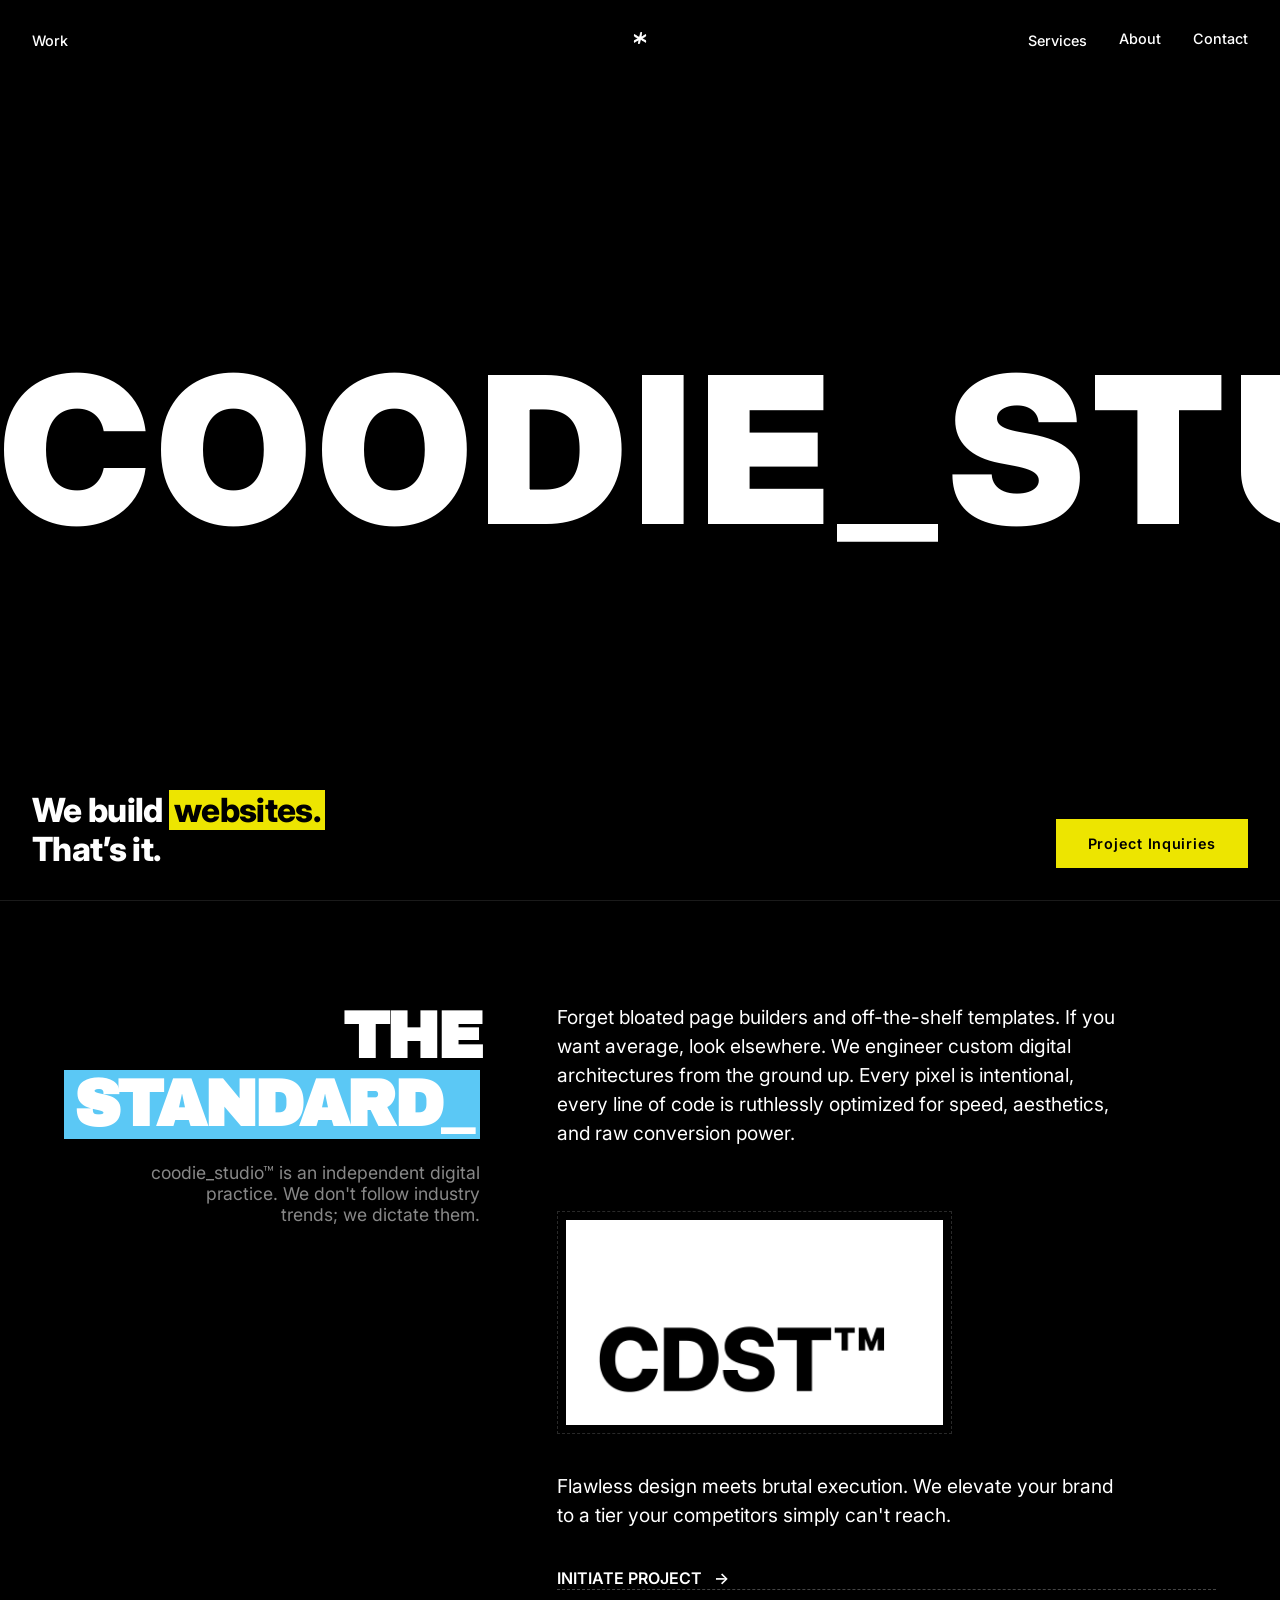
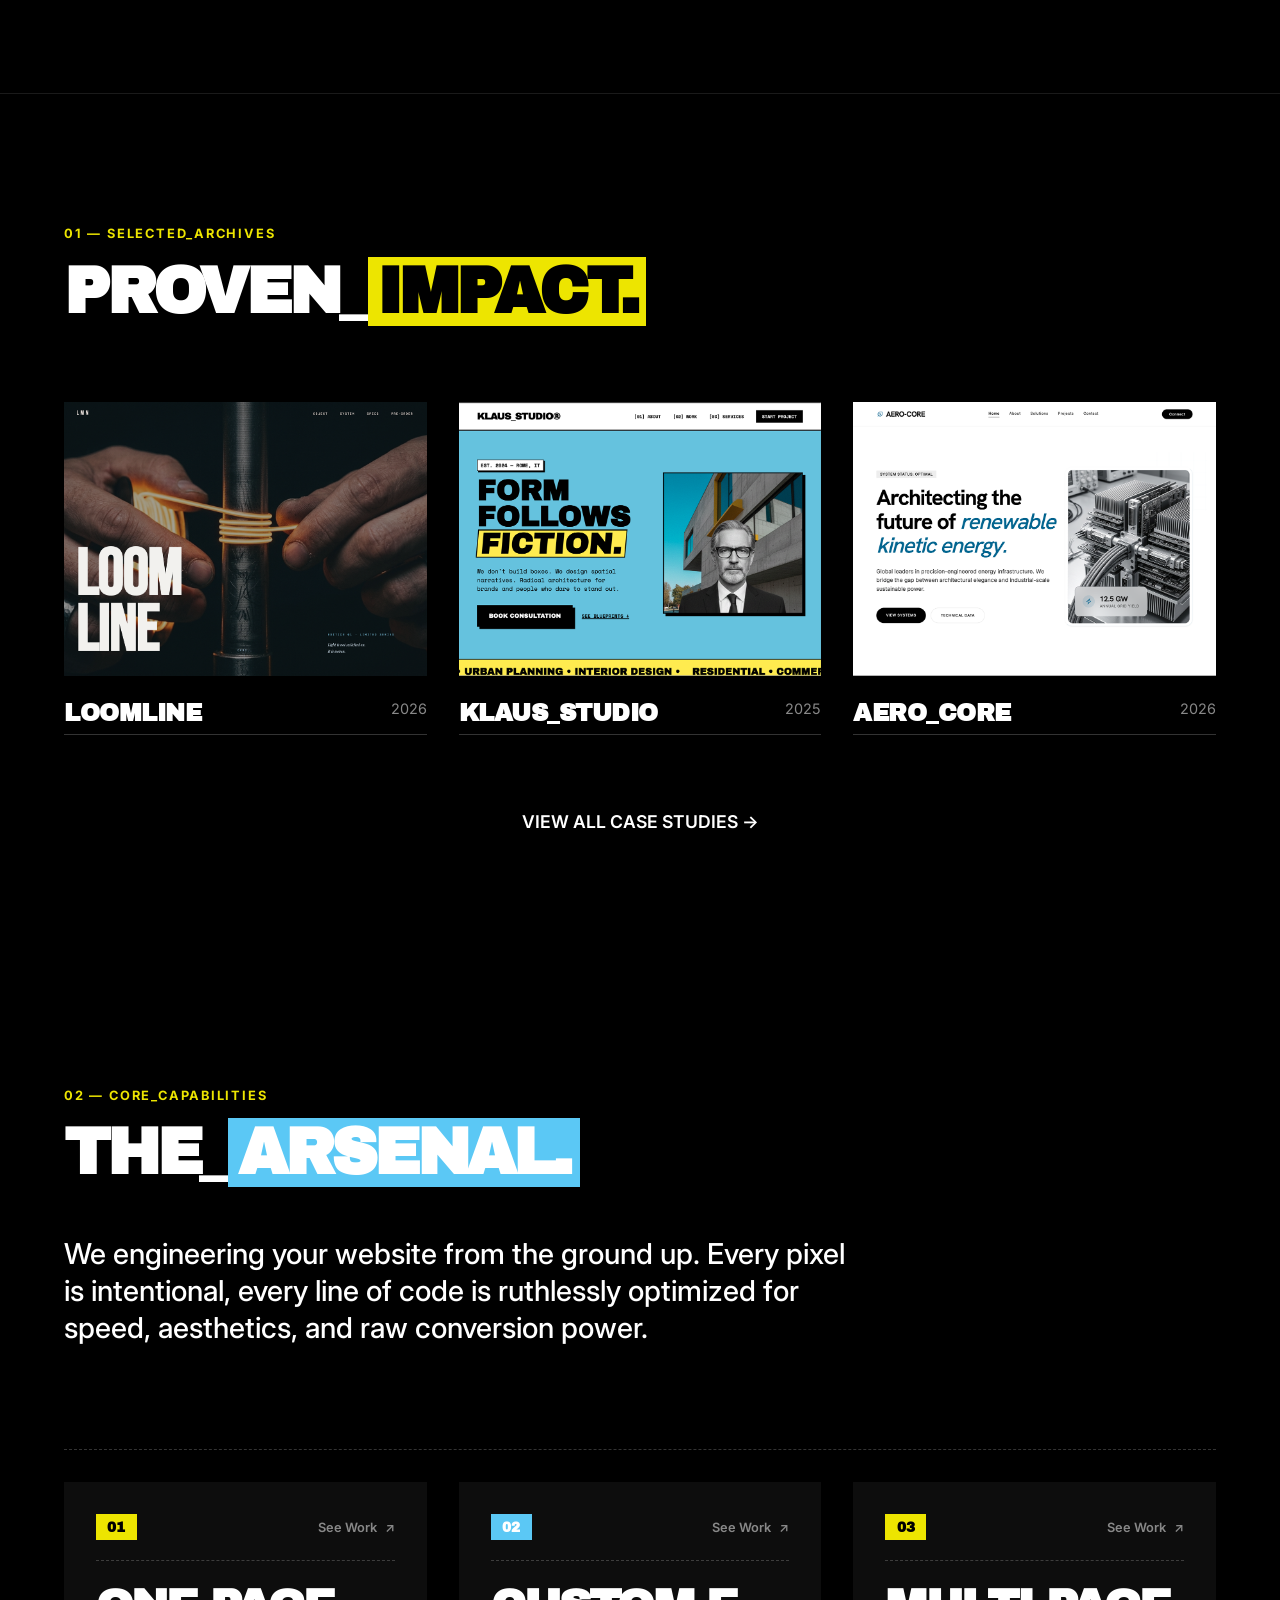
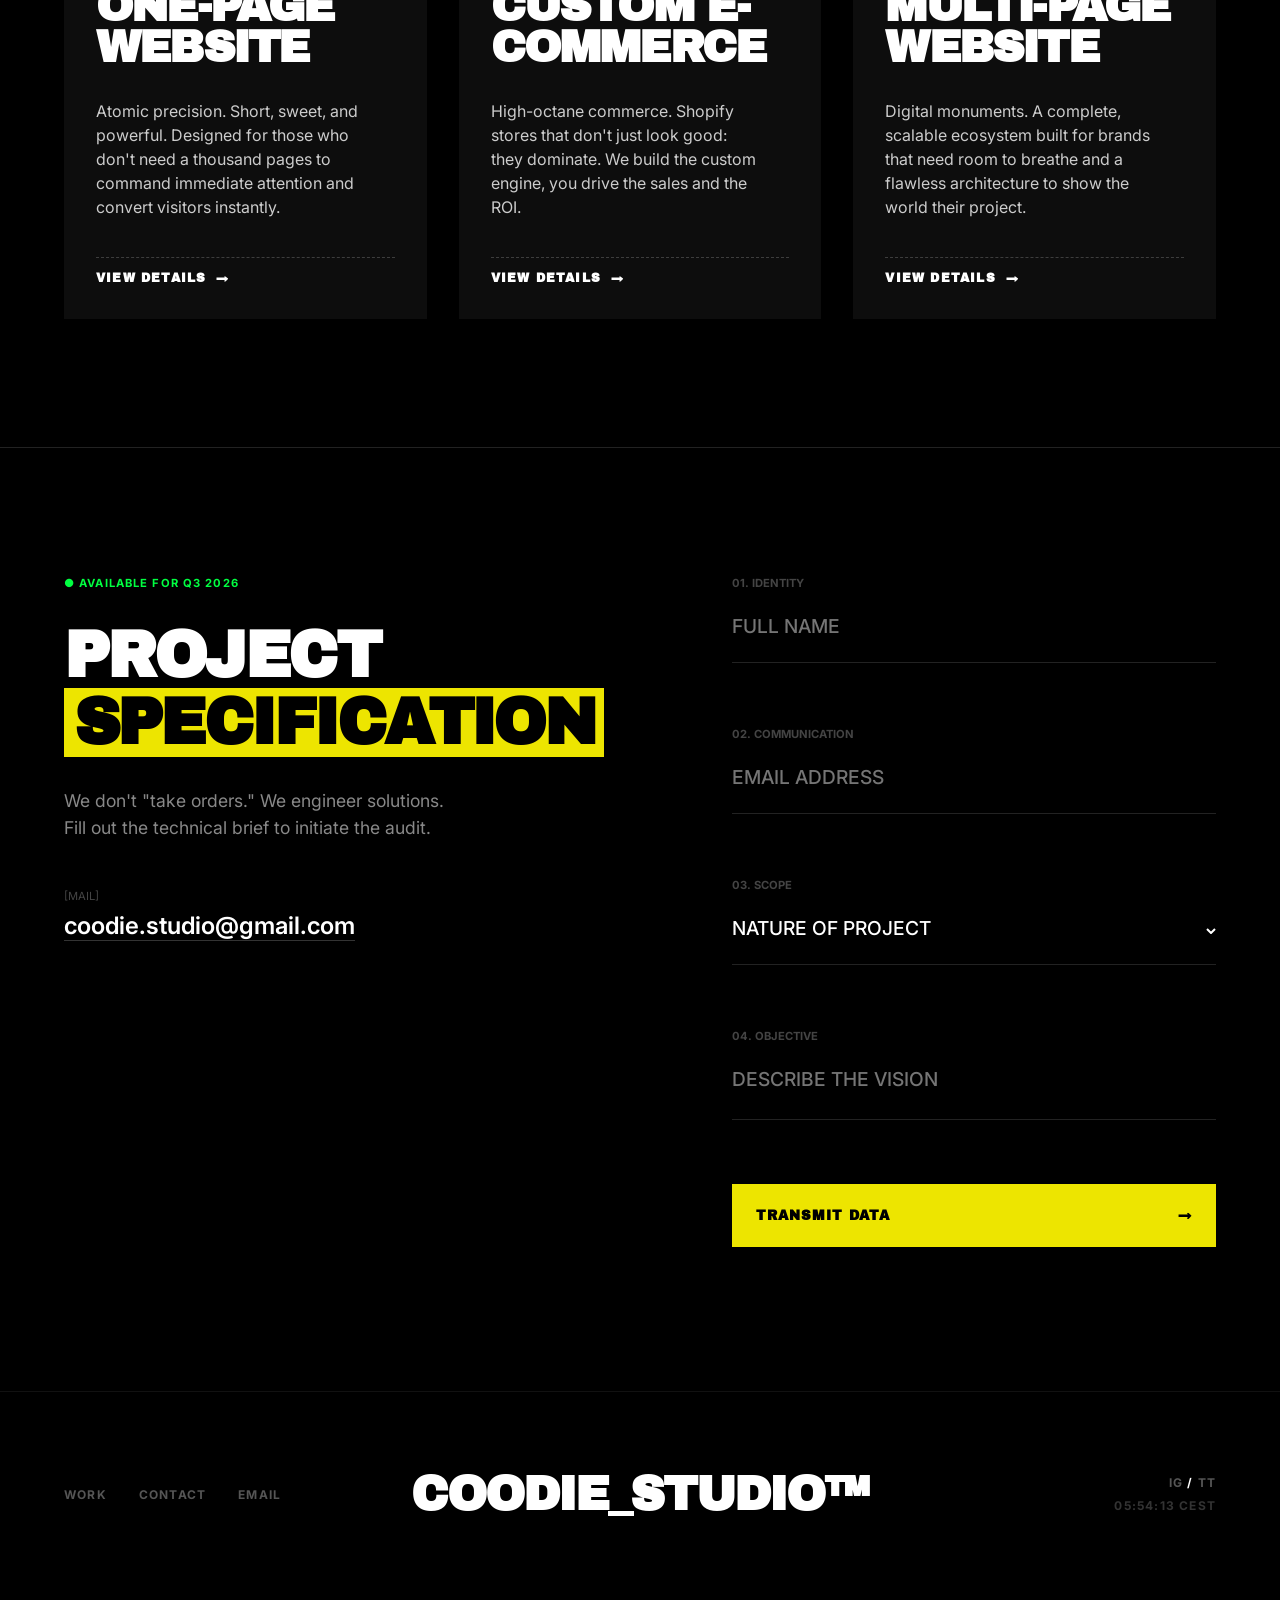
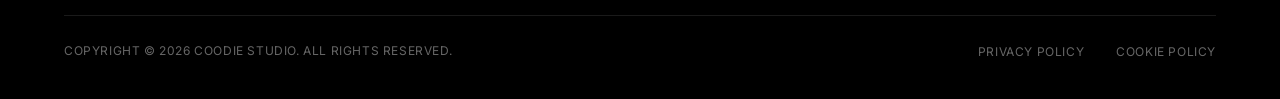
==== commit 30687dce: "Add files via upload" ====
--- a/index.html
+++ b/index.html
@@ -14,7 +14,7 @@
     <link rel="icon" type="image/webp" href="img/icon-coodie.webp">
     <link rel="preconnect" href="https://fonts.googleapis.com">
     <link rel="preconnect" href="https://fonts.gstatic.com" crossorigin>
-    <link href="https://fonts.googleapis.com/css2?family=Inter:wght@400;500;700;800&display=swap" rel="stylesheet">
+    <link href="https://fonts.googleapis.com/css2?family=Archivo+Black&family=Inter:wght@400;500;600;700;800&display=swap" rel="stylesheet">
     <link rel="stylesheet" href="style.css">
 
     <meta property="og:title" content="Coodie Studio – The Simple The Better">
@@ -212,7 +212,7 @@
 
         <div class="hero-bottom">
             <div class="bottom-left">
-                <h1>We build websites.<br>That’s it.</h1>
+                <h1>We build <span class="hl-yellow">websites.</span><br>That’s it.</h1>
             </div>
             <div class="bottom-right">
                 <a href="contact.html" class="btn-pill">Project Inquiries</a>
@@ -225,7 +225,7 @@
         <section class="about-section border-top" id="about" aria-labelledby="about-heading">
             <div class="about-grid">
                 <div class="about-title-col">
-                    <h2 id="about-heading">THE<br>STANDARD_</h2>
+                    <h2 id="about-heading">THE<br><span class="hl-blue">STANDARD_</span></h2>
                     <p>coodie_studio™ is an independent digital practice. We don't follow industry trends; we dictate
                         them.</p>
                 </div>
@@ -251,7 +251,7 @@
         <section class="works-section" id="work" aria-labelledby="work-heading">
             <div class="section-header">
                 <span class="section-label">01 — SELECTED_ARCHIVES</span>
-                <h2 class="section-title" id="work-heading">PROVEN_IMPACT.</h2>
+                <h2 class="section-title" id="work-heading">PROVEN_<span class="hl-yellow">IMPACT.</span></h2>
             </div>
 
             <div class="works-grid">
@@ -314,7 +314,7 @@
         <section class="services-section" id="services" aria-labelledby="services-heading">
             <div class="services-header">
                 <span class="section-label">02 — CORE_CAPABILITIES</span>
-                <h2 class="section-title" id="services-heading">THE_ARSENAL.</h2>
+                <h2 class="section-title" id="services-heading">THE_<span class="hl-blue">ARSENAL.</span></h2>
                 <p class="section-manifesto">We engineering your website from the ground up. Every pixel is intentional,
                     every line of code is ruthlessly optimized for speed, aesthetics, and raw conversion power.</p>
             </div>
@@ -323,8 +323,8 @@
 
                 <article class="service-item reveal-up">
                     <div class="service-meta">
-                        <span class="service-num">(01)</span>
-                        <a href="work.html" class="work-link" aria-label="See work for One-Page Website">See Work <span
+                        <span class="service-num">01</span>
+                        <a href="works.html" class="work-link" aria-label="See work for One-Page Website">See Work <span
                                 class="arrow" aria-hidden="true">↗</span></a>
                     </div>
                     <div class="service-info">
@@ -341,8 +341,8 @@
 
                 <article class="service-item reveal-up">
                     <div class="service-meta">
-                        <span class="service-num">(02)</span>
-                        <a href="work.html" class="work-link" aria-label="See work for Custom E-Commerce">See Work <span
+                        <span class="service-num">02</span>
+                        <a href="works.html" class="work-link" aria-label="See work for Custom E-Commerce">See Work <span
                                 class="arrow" aria-hidden="true">↗</span></a>
                     </div>
                     <div class="service-info">
@@ -352,15 +352,15 @@
                     </div>
                     <div class="service-footer">
                         <a href="ecommerce.html" class="view-details"
-                            aria-label="View details for Custom E-Commerce">COMING SOON <span
+                            aria-label="View details for Custom E-Commerce">VIEW DETAILS <span
                                 aria-hidden="true">→</span></a>
                     </div>
                 </article>
 
                 <article class="service-item reveal-up">
                     <div class="service-meta">
-                        <span class="service-num">(03)</span>
-                        <a href="work.html" class="work-link" aria-label="See work for Multi-Page Website">See Work
+                        <span class="service-num">03</span>
+                        <a href="works.html" class="work-link" aria-label="See work for Multi-Page Website">See Work
                             <span class="arrow" aria-hidden="true">↗</span></a>
                     </div>
                     <div class="service-info">
@@ -370,7 +370,7 @@
                     </div>
                     <div class="service-footer">
                         <a href="multipage.html" class="view-details"
-                            aria-label="View details for Multi-Page Website">COMING SOON <span
+                            aria-label="View details for Multi-Page Website">VIEW DETAILS <span
                                 aria-hidden="true">→</span></a>
                     </div>
                 </article>
@@ -385,7 +385,7 @@
                 <div class="engine-info">
                     <div class="sticky-info">
                         <span class="status-indicator">● AVAILABLE FOR Q3 2026</span>
-                        <h2 class="engine-title" id="contact-heading">PROJECT<br>SPECIFICATION</h2>
+                        <h2 class="engine-title" id="contact-heading">PROJECT<br><span class="hl-yellow">SPECIFICATION</span></h2>
                         <p class="engine-lead">
                             We don't "take orders." We engineer solutions.
                             Fill out the technical brief to initiate the audit.
--- a/style.css
+++ b/style.css
@@ -4,10 +4,15 @@
 :root {
     --text-light: #ffffff;
     --font-main: 'Inter', -apple-system, sans-serif;
+    --font-display: 'Archivo Black', sans-serif;
     --ease-out-expo: cubic-bezier(0.16, 1, 0.3, 1);
     --sys-bg: #000000;
     --sys-text: #ffffff;
-    --accent: #00ff41;
+    --accent: #00FF41;
+    /* ── Design System v2 ── */
+    --yellow: #EDE500;
+    --blue: #5BC8F5;
+    --green: #00FF41;
 }
 
 /* Utility border classes */
@@ -54,6 +59,124 @@
     color: var(--text-light);
     text-decoration: none;
 }
+
+
+/* =========================================
+   DESIGN SYSTEM v2 — COODIE STUDIO
+   Fonts : Archivo Black (display) + Inter (body)
+   Yellow #EDE500 | Blue #5BC8F5 | Green #00FF41
+   ========================================= */
+
+/* Highlight blocks — post-style rectangular highlights */
+.hl-yellow {
+    background-color: var(--yellow);
+    color: #000;
+    padding: 0.04em 0.14em;
+    display: inline;
+    box-decoration-break: clone;
+    -webkit-box-decoration-break: clone;
+}
+
+.hl-blue {
+    background-color: var(--blue);
+    color: #fff;
+    padding: 0.04em 0.14em;
+    display: inline;
+    box-decoration-break: clone;
+    -webkit-box-decoration-break: clone;
+}
+
+/* Display typography — Archivo Black applied globally */
+h1, h2, h3,
+.marquee-content,
+.section-title,
+.engine-title,
+.service-name,
+.about-mega-title,
+.manifesto-headline,
+.philosophy-title,
+.philosophy-card-title,
+.founder-title,
+.process-title,
+.cta-closer-title,
+.contact-hero-title,
+.work-hero-title,
+.teaser-title,
+.svc-hero-title,
+.svc-pricing-title,
+.svc-faq-title,
+.svc-process-title,
+.svc-other-name,
+.full-work-title,
+.referral-title,
+.footer-brand-minimal,
+.work-info h3 {
+    font-family: var(--font-display);
+}
+
+/* Button — Yellow variant */
+.btn-yellow {
+    display: inline-flex;
+    align-items: center;
+    gap: 0.8rem;
+    background-color: var(--yellow);
+    color: #000;
+    font-family: var(--font-display);
+    font-size: 0.85rem;
+    letter-spacing: 0.06em;
+    text-transform: uppercase;
+    padding: 1rem 2rem;
+    border: none;
+    cursor: pointer;
+    transition: background 0.3s ease, color 0.3s ease, transform 0.3s var(--ease-out-expo);
+    white-space: nowrap;
+}
+
+.btn-yellow:hover {
+    background: var(--blue);
+    color: #fff;
+    transform: translateX(4px);
+}
+
+/* Button — Blue variant */
+.btn-blue {
+    display: inline-flex;
+    align-items: center;
+    gap: 0.8rem;
+    background-color: var(--blue);
+    color: #fff;
+    font-family: var(--font-display);
+    font-size: 0.85rem;
+    letter-spacing: 0.06em;
+    text-transform: uppercase;
+    padding: 1rem 2rem;
+    border: none;
+    cursor: pointer;
+    transition: background 0.3s ease, color 0.3s ease, transform 0.3s var(--ease-out-expo);
+    white-space: nowrap;
+}
+
+.btn-blue:hover {
+    background: var(--yellow);
+    color: #000;
+    transform: translateX(4px);
+}
+
+/* Numbered badge — post-style */
+.num-badge {
+    display: inline-flex;
+    align-items: center;
+    justify-content: center;
+    width: 2.8rem;
+    height: 2.8rem;
+    font-family: var(--font-display);
+    font-size: 1rem;
+    flex-shrink: 0;
+    letter-spacing: 0;
+}
+
+.num-badge.yellow { background-color: var(--yellow); color: #000; }
+.num-badge.blue   { background-color: var(--blue);   color: #fff; }
 
 
 /* =========================================
@@ -4684,4 +4807,2140 @@
     [data-anim].anim-in {
         animation: cs-fade-in 0.01s both !important;
     }
-}+}
+
+
+/* ═══════════════════════════════════════════════════════════
+   COODIE STUDIO — DESIGN OVERRIDES v2
+   Brand Refresh 2026 | Yellow #EDE500 | Blue #5BC8F5
+   ═══════════════════════════════════════════════════════════ */
+
+/* ── Buttons ─────────────────────────────────────────────── */
+
+.btn-pill {
+    background-color: var(--yellow) !important;
+    color: #000 !important;
+    border: none !important;
+    backdrop-filter: none !important;
+    -webkit-backdrop-filter: none !important;
+    font-family: var(--font-display) !important;
+    font-weight: 900 !important;
+    letter-spacing: 0.06em !important;
+    padding: 1rem 2rem !important;
+}
+
+.btn-pill:hover {
+    background-color: var(--blue) !important;
+    color: #fff !important;
+    transform: translateX(4px) !important;
+}
+
+.transmit-btn {
+    background-color: var(--yellow);
+    color: #000;
+    font-family: var(--font-display);
+    letter-spacing: 0.08em;
+}
+
+.transmit-btn:hover {
+    background-color: var(--blue);
+    color: #fff;
+    transform: scale(1);
+}
+
+.btn-solid-white {
+    font-family: var(--font-display);
+}
+
+.btn-solid-white:hover {
+    background: var(--yellow);
+    color: #000;
+}
+
+.cform-submit-btn {
+    font-family: var(--font-display);
+    background: var(--yellow);
+    color: #000;
+}
+
+.cform-submit-btn:hover {
+    background: var(--blue);
+    color: #fff;
+}
+
+.referral-cta-btn:hover {
+    background: var(--yellow);
+    border-color: var(--yellow);
+    color: #000;
+}
+
+.pricing-cta-btn {
+    background: var(--yellow) !important;
+    color: #000 !important;
+    font-family: var(--font-display);
+}
+
+.pricing-cta-btn:hover {
+    background: var(--blue) !important;
+    color: #fff !important;
+}
+
+/* ── Navigation & Links ──────────────────────────────────── */
+
+.nav-link:hover {
+    opacity: 1;
+    color: var(--yellow);
+}
+
+.services-menu a:hover {
+    background-color: var(--yellow);
+    color: #000;
+}
+
+.services-menu a:nth-child(2):hover {
+    background-color: var(--blue);
+    color: #fff;
+}
+
+.footer-nav-minimal a:hover,
+.social-row a:hover {
+    color: var(--yellow);
+}
+
+.footer-legal-line .policies a:hover {
+    color: var(--yellow);
+}
+
+.view-all:hover {
+    color: var(--yellow);
+    opacity: 1;
+}
+
+.work-link:hover {
+    color: var(--yellow);
+}
+
+.btn-dashed:hover {
+    color: var(--yellow);
+}
+
+.btn-dashed:hover::after {
+    border-bottom-color: var(--yellow);
+}
+
+.mobile-services-submenu a:hover {
+    color: var(--yellow);
+}
+
+/* ── Section labels ──────────────────────────────────────── */
+
+.section-label {
+    color: var(--yellow);
+    font-weight: 700;
+    letter-spacing: 0.14em;
+}
+
+/* ── Hero tagline ────────────────────────────────────────── */
+
+.bottom-left h1 {
+    font-family: var(--font-display);
+    font-size: clamp(2rem, 3.2vw, 4rem);
+    font-weight: 900;
+    letter-spacing: -0.03em;
+    line-height: 1.05;
+}
+
+/* ── Service items ───────────────────────────────────────── */
+
+.service-num {
+    background-color: var(--yellow);
+    color: #000;
+    font-family: var(--font-display);
+    font-size: 0.85rem;
+    font-weight: 900;
+    padding: 0.35rem 0.7rem;
+    display: inline-flex;
+    align-items: center;
+    justify-content: center;
+    min-width: 2.4rem;
+    letter-spacing: 0.02em;
+}
+
+.service-item:nth-child(2) .service-num {
+    background-color: var(--blue);
+    color: #fff;
+}
+
+.service-item {
+    border-bottom: 2px solid transparent;
+}
+
+.service-item:nth-child(odd):hover {
+    background-color: #0f0f0f;
+    border-bottom-color: var(--yellow);
+}
+
+.service-item:nth-child(even):hover {
+    background-color: #0f0f0f;
+    border-bottom-color: var(--blue);
+}
+
+.service-item:nth-child(odd):hover .view-details {
+    color: var(--yellow);
+}
+
+.service-item:nth-child(even):hover .view-details {
+    color: var(--blue);
+}
+
+.view-details {
+    font-family: var(--font-display);
+    font-size: 0.75rem;
+    letter-spacing: 0.1em;
+}
+
+/* ── Works grid ──────────────────────────────────────────── */
+
+.works-grid > .work-item-wrapper:nth-child(odd) .work-category {
+    background: var(--yellow);
+    color: #000;
+    border: none;
+    font-family: var(--font-display);
+}
+
+.works-grid > .work-item-wrapper:nth-child(even) .work-category {
+    background: var(--blue);
+    color: #fff;
+    border: none;
+    font-family: var(--font-display);
+}
+
+/* ── Filter bar (works page) ─────────────────────────────── */
+
+.filter-btn:hover {
+    color: var(--yellow);
+}
+
+.filter-btn.active {
+    color: var(--yellow);
+}
+
+.filter-btn.active::after {
+    background: var(--yellow);
+}
+
+/* ── Form interactions ───────────────────────────────────── */
+
+.form-section:focus-within {
+    border-color: var(--yellow);
+}
+
+.contact-full-form input:focus,
+.contact-full-form textarea:focus,
+.contact-full-form select:focus {
+    border-bottom-color: var(--yellow);
+}
+
+.waitlist-input:focus {
+    border-color: var(--yellow);
+}
+
+.waitlist-input-mini:focus {
+    border-color: var(--yellow);
+}
+
+/* ── Ticker accents ──────────────────────────────────────── */
+
+.ticker-item.accent,
+.svc-ticker-track .ticker-item.accent {
+    color: var(--yellow);
+}
+
+/* ── Process steps ───────────────────────────────────────── */
+
+.process-step {
+    border-left: 3px solid transparent;
+    transition: background 0.3s ease, padding-left 0.4s var(--ease-out-expo), border-color 0.3s ease;
+}
+
+.process-step:hover {
+    border-left-color: var(--yellow);
+    background: #050505;
+}
+
+.process-step:nth-child(even):hover {
+    border-left-color: var(--blue);
+}
+
+/* ── Philosophy cards ────────────────────────────────────── */
+
+.philosophy-card-tag {
+    color: var(--yellow);
+    border-color: rgba(237, 229, 0, 0.35);
+}
+
+.philosophy-card:nth-child(even) .philosophy-card-tag {
+    color: var(--blue);
+    border-color: rgba(91, 200, 245, 0.35);
+}
+
+/* ── About / Founder eyebrows ────────────────────────────── */
+
+.about-hero-eyebrow,
+.founder-eyebrow {
+    color: var(--yellow);
+}
+
+.cta-closer-label {
+    color: var(--yellow);
+}
+
+/* ── Availability — stays green ──────────────────────────── */
+
+.status-indicator,
+.status-green,
+.svc-status-badge,
+.pulse-dot {
+    color: var(--green) !important;
+}
+
+.svc-status-live {
+    color: var(--green) !important;
+    border-color: rgba(0, 255, 65, 0.35) !important;
+}
+
+.pricing-check {
+    border-color: var(--green) !important;
+    color: var(--green) !important;
+}
+
+.tl-accent {
+    color: var(--green) !important;
+}
+
+/* ── Service page cards ──────────────────────────────────── */
+
+.svc-other-card:hover {
+    border-color: var(--yellow);
+}
+
+.svc-other-card:nth-child(even):hover {
+    border-color: var(--blue);
+}
+
+/* ── Pricing badge ───────────────────────────────────────── */
+
+.pricing-card-badge {
+    background: var(--yellow) !important;
+    color: #000 !important;
+}
+
+/* ── Full works page ─────────────────────────────────────── */
+
+.full-work-item:nth-child(odd):hover .work-tag {
+    color: var(--yellow);
+    border-color: rgba(237, 229, 0, 0.3);
+}
+
+.full-work-item:nth-child(even):hover .work-tag {
+    color: var(--blue);
+    border-color: rgba(91, 200, 245, 0.3);
+}
+
+/* Full work CTA on hover */
+.full-work-item:nth-child(odd):hover .full-work-cta {
+    border-color: var(--yellow);
+    color: var(--yellow);
+}
+
+.full-work-item:nth-child(even):hover .full-work-cta {
+    border-color: var(--blue);
+    color: var(--blue);
+}
+
+/* ── Referral percent ────────────────────────────────────── */
+
+.referral-percent {
+    color: var(--yellow) !important;
+}
+
+/* ── Mobile responsive overrides ────────────────────────── */
+
+@media (max-width: 768px) {
+    .bottom-left h1 {
+        font-size: clamp(1.8rem, 7vw, 2.6rem);
+    }
+
+    .service-num {
+        padding: 0.3rem 0.55rem;
+        font-size: 0.8rem;
+        min-width: 2rem;
+    }
+}
+
+/* ═══════════════════════════════════════════════════════════
+   COODIE STUDIO — FIXES v2.1
+   Inter for hero · Highlight padding · About hero · Mobile
+   ═══════════════════════════════════════════════════════════ */
+
+/* ── 1. Hero elements: revert to Inter ───────────────────── */
+
+.marquee-content {
+    font-family: var(--font-main) !important;
+    font-weight: 900 !important;
+    letter-spacing: 0.04em !important;
+    font-size: clamp(3rem, 16vw, 18rem) !important;
+    line-height: 0.9 !important;
+}
+
+.bottom-left h1 {
+    font-family: var(--font-main) !important;
+    font-weight: 800 !important;
+    font-size: clamp(1.4rem, 2.6vw, 2.8rem) !important;
+    letter-spacing: -0.02em !important;
+    line-height: 1.15 !important;
+}
+
+.btn-pill {
+    font-family: var(--font-main) !important;
+    font-weight: 600 !important;
+    letter-spacing: 0.05em !important;
+}
+
+/* ── 2. Highlights: remove vertical padding to prevent
+        overlap on tight line-height headings ────────────── */
+
+.hl-yellow,
+.hl-blue {
+    padding: 0 0.15em !important;
+    line-height: inherit !important;
+}
+
+/* ── 3. Section headings: safe line-height ───────────────── */
+
+h1,
+h2.section-title,
+.engine-title,
+.about-title-col h2,
+.manifesto-headline,
+.philosophy-title,
+.process-title,
+.contact-hero-title,
+.work-hero-title,
+.svc-hero-title,
+.cta-closer-title,
+.footer-brand-minimal {
+    line-height: 1.05;
+}
+
+.about-mega-title,
+.teaser-title {
+    line-height: 0.9;
+}
+
+/* ── 4. About hero: fix overflow on desktop ──────────────── */
+
+.hero-section-about {
+    height: 100vh !important;
+    min-height: 0 !important;
+    overflow: hidden !important;
+    display: flex !important;
+    flex-direction: column !important;
+    justify-content: center !important;
+}
+
+.about-mega-title {
+    font-size: clamp(3rem, 7.5vw, 8rem) !important;
+    line-height: 0.88 !important;
+}
+
+.about-hero-content {
+    margin-top: 0 !important;
+    padding-top: 2rem !important;
+    padding-bottom: 2rem !important;
+}
+
+/* ── 5. Mobile responsive ────────────────────────────────── */
+
+@media (max-width: 900px) {
+    .about-mega-title {
+        font-size: clamp(2.6rem, 10vw, 5rem) !important;
+    }
+
+    .hero-section-about {
+        height: auto !important;
+        min-height: 100dvh !important;
+        padding-top: 6rem !important;
+        padding-bottom: 3rem !important;
+    }
+
+    .svc-hero-layout {
+        flex-direction: column !important;
+        gap: 2rem !important;
+    }
+
+    .svc-hero-left,
+    .svc-hero-right {
+        width: 100% !important;
+        max-width: 100% !important;
+    }
+
+    .engine-grid {
+        grid-template-columns: 1fr !important;
+    }
+}
+
+@media (max-width: 768px) {
+    /* Hero */
+    .bottom-left h1 {
+        font-size: clamp(1.6rem, 6.5vw, 2.2rem) !important;
+        line-height: 1.2 !important;
+    }
+
+    .btn-pill {
+        font-size: 0.75rem !important;
+        padding: 0.6rem 1.2rem !important;
+    }
+
+    /* Highlights stay readable */
+    .hl-yellow,
+    .hl-blue {
+        padding: 0 0.1em !important;
+    }
+
+    /* Section headings */
+    h2.section-title,
+    .engine-title,
+    .manifesto-headline,
+    .philosophy-title,
+    .process-title,
+    .contact-hero-title,
+    .work-hero-title,
+    .svc-hero-title,
+    .cta-closer-title {
+        font-size: clamp(2rem, 9vw, 4rem) !important;
+        line-height: 1.0 !important;
+    }
+
+    .teaser-title {
+        font-size: clamp(2.5rem, 10vw, 5rem) !important;
+        line-height: 0.9 !important;
+    }
+
+    /* About mega title */
+    .about-mega-title {
+        font-size: clamp(2.4rem, 10vw, 4.5rem) !important;
+        line-height: 0.9 !important;
+    }
+
+    /* About hero */
+    .hero-section-about {
+        height: auto !important;
+        min-height: 100dvh !important;
+        padding-top: 5rem !important;
+        padding-bottom: 2rem !important;
+    }
+
+    /* Services grid */
+    .services-grid,
+    .services-list {
+        grid-template-columns: 1fr !important;
+    }
+
+    .service-item {
+        flex-direction: column !important;
+        align-items: flex-start !important;
+        gap: 0.5rem !important;
+    }
+
+    /* Works grid */
+    .full-work-meta {
+        flex-direction: column !important;
+        gap: 0.75rem !important;
+    }
+
+    .full-work-tags {
+        flex-wrap: wrap !important;
+    }
+
+    /* Process steps */
+    .process-steps {
+        grid-template-columns: 1fr !important;
+    }
+
+    /* Philosophy cards */
+    .philosophy-grid {
+        grid-template-columns: 1fr !important;
+    }
+
+    /* CTA closer */
+    .cta-closer-actions {
+        flex-direction: column !important;
+        align-items: flex-start !important;
+        gap: 1rem !important;
+    }
+
+    /* Footer */
+    .footer-top-line {
+        flex-direction: column !important;
+        gap: 2rem !important;
+        text-align: center !important;
+    }
+
+    .footer-nav-minimal,
+    .footer-meta-minimal {
+        justify-content: center !important;
+    }
+
+    /* Pricing */
+    .pricing-cards-row {
+        flex-direction: column !important;
+    }
+
+    .pricing-card {
+        width: 100% !important;
+        max-width: 100% !important;
+    }
+
+    /* Filter bar */
+    .works-filter-bar {
+        flex-wrap: wrap !important;
+        gap: 0.5rem !important;
+        justify-content: flex-start !important;
+    }
+
+    /* Contact form */
+    .contact-form-grid {
+        grid-template-columns: 1fr !important;
+    }
+
+    /* Svc sidebar */
+    .svc-sticky-sidebar {
+        position: static !important;
+        width: 100% !important;
+    }
+}
+
+@media (max-width: 480px) {
+    /* Hero */
+    .bottom-left h1 {
+        font-size: clamp(1.3rem, 6vw, 1.8rem) !important;
+    }
+
+    /* Marquee */
+    .marquee-content {
+        font-size: clamp(2.2rem, 18vw, 5.5rem) !important;
+        letter-spacing: 0.03em !important;
+    }
+
+    /* Section labels */
+    .section-label {
+        font-size: 0.65rem !important;
+        letter-spacing: 0.08em !important;
+    }
+
+    /* About mega */
+    .about-mega-title {
+        font-size: clamp(2rem, 12vw, 3.5rem) !important;
+    }
+
+    /* Work page hero counter */
+    .work-hero-counter {
+        display: none !important;
+    }
+
+    /* Work hero title */
+    .work-hero-title {
+        font-size: clamp(2.5rem, 14vw, 5rem) !important;
+    }
+
+    /* CTA closer title */
+    .cta-closer-title {
+        font-size: clamp(2.5rem, 14vw, 5rem) !important;
+    }
+
+    /* Service page hero */
+    .svc-hero-title {
+        font-size: clamp(2.2rem, 12vw, 4rem) !important;
+    }
+
+    /* Buttons */
+    .btn-solid-white,
+    .btn-dashed,
+    .btn-yellow,
+    .btn-blue {
+        font-size: 0.75rem !important;
+        padding: 0.75rem 1.2rem !important;
+        width: 100% !important;
+        text-align: center !important;
+        justify-content: center !important;
+    }
+
+    /* Pricing card */
+    .pricing-card-header {
+        flex-direction: column !important;
+        gap: 0.5rem !important;
+    }
+
+    /* Nav */
+    .minimal-header .hero-nav {
+        padding: 0 1.25rem !important;
+    }
+
+    /* Footer brand */
+    .footer-brand-minimal {
+        font-size: clamp(1.4rem, 7vw, 2rem) !important;
+    }
+}
+
+/* ═══════════════════════════════════════════════════════════
+   AI AGENT SERVICE PAGE
+   ═══════════════════════════════════════════════════════════ */
+
+/* ── 3-tier pricing grid ─────────────────────────────────── */
+
+.ai-pricing-grid {
+    display: grid;
+    grid-template-columns: repeat(3, 1fr);
+    gap: 1px;
+    background: rgba(255,255,255,0.07);
+    margin-top: 3rem;
+}
+
+.ai-tier {
+    position: relative;
+}
+
+.ai-tier--featured {
+    border: 1px solid var(--yellow) !important;
+    outline: 1px solid var(--yellow);
+    z-index: 1;
+}
+
+.ai-featured-badge {
+    position: absolute;
+    top: -1px;
+    left: 50%;
+    transform: translateX(-50%);
+    background: var(--yellow);
+    color: #000;
+    font-family: var(--font-main);
+    font-size: 0.6rem;
+    font-weight: 700;
+    letter-spacing: 0.12em;
+    text-transform: uppercase;
+    padding: 0.25rem 0.8rem;
+    white-space: nowrap;
+}
+
+/* ── Demo note block ─────────────────────────────────────── */
+
+.ai-demo-note {
+    margin-top: 2.5rem;
+    border: 1px solid var(--blue);
+    padding: 1.8rem 2rem;
+    background: rgba(91, 200, 245, 0.04);
+}
+
+.ai-demo-note-label {
+    display: block;
+    font-family: var(--font-main);
+    font-size: 0.65rem;
+    font-weight: 700;
+    letter-spacing: 0.14em;
+    text-transform: uppercase;
+    color: var(--blue);
+    margin-bottom: 0.75rem;
+}
+
+.ai-demo-note p {
+    font-family: var(--font-main);
+    font-size: 0.92rem;
+    color: rgba(255,255,255,0.6);
+    line-height: 1.7;
+}
+
+.ai-demo-note strong { color: #fff; }
+.ai-demo-note em { font-style: italic; color: var(--blue); }
+
+/* ── Responsive ──────────────────────────────────────────── */
+
+/* Slightly tighter at 1400px */
+@media (max-width: 1400px) {
+    .ai-tier .pricing-card-top { padding: 1.5rem 1.4rem; }
+    .ai-tier .pricing-section  { padding: 0 1.4rem 1.4rem; }
+    .ai-tier .pricing-card-footer { padding: 1.2rem 1.4rem; }
+    .ai-tier .pricing-list-item p { font-size: 0.78rem; }
+}
+
+/* Collapse to single column on laptop / tablet */
+@media (max-width: 1200px) {
+    .ai-pricing-grid {
+        grid-template-columns: 1fr;
+        gap: 0;
+        background: none;
+    }
+
+    .ai-tier {
+        border-bottom: 1px solid rgba(255,255,255,0.07);
+    }
+
+    .ai-tier--featured {
+        order: -1;
+        border: 1px solid var(--yellow) !important;
+        outline: none;
+    }
+
+    .ai-tier .pricing-card-top,
+    .ai-tier .pricing-section,
+    .ai-tier .pricing-card-footer {
+        padding-left: 2rem;
+        padding-right: 2rem;
+    }
+}
+
+@media (max-width: 768px) {
+    .ai-demo-note { padding: 1.2rem 1.2rem; }
+}
+
+/* ═══════════════════════════════════════════════════════════
+   CASE STUDY PAGES
+   ═══════════════════════════════════════════════════════════ */
+
+/* ── Works page: case study read link ───────────────────── */
+
+.cs-read-link {
+    display: inline-flex;
+    align-items: center;
+    gap: 0.4rem;
+    font-family: var(--font-main);
+    font-size: 0.72rem;
+    font-weight: 700;
+    letter-spacing: 0.12em;
+    text-transform: uppercase;
+    color: rgba(255,255,255,0.45);
+    text-decoration: none;
+    margin-top: 0.85rem;
+    border-bottom: 1px solid rgba(255,255,255,0.15);
+    padding-bottom: 0.1rem;
+    transition: color 0.22s, border-color 0.22s;
+}
+
+.cs-read-link:hover {
+    color: var(--yellow);
+    border-color: var(--yellow);
+}
+
+.full-work-item:nth-child(even) .cs-read-link:hover {
+    color: var(--blue);
+    border-color: var(--blue);
+}
+
+/* ── Hero ───────────────────────────────────────────────── */
+
+.cs-hero {
+    padding: 9rem 5vw 5rem;
+    border-bottom: 1px solid rgba(255,255,255,0.08);
+}
+
+.cs-hero-inner {
+    max-width: 1400px;
+    margin: 0 auto;
+}
+
+.cs-breadcrumb {
+    display: flex;
+    align-items: center;
+    gap: 0.55rem;
+    font-family: var(--font-main);
+    font-size: 0.7rem;
+    color: rgba(255,255,255,0.32);
+    letter-spacing: 0.12em;
+    text-transform: uppercase;
+    margin-bottom: 2.5rem;
+}
+
+.cs-breadcrumb a {
+    color: inherit;
+    text-decoration: none;
+    transition: color 0.2s;
+}
+
+.cs-breadcrumb a:hover { color: var(--yellow); }
+
+.cs-breadcrumb-sep { opacity: 0.3; }
+
+.cs-hero-grid {
+    display: grid;
+    grid-template-columns: 1fr 340px;
+    gap: 5vw;
+    align-items: end;
+    margin-top: 1.5rem;
+}
+
+.cs-hero-title {
+    font-size: clamp(3.5rem, 8vw, 9rem);
+    line-height: 0.9;
+    letter-spacing: -0.04em;
+    text-transform: uppercase;
+    color: #fff;
+    margin-bottom: 1.5rem;
+}
+
+.cs-hero-desc {
+    font-family: var(--font-main);
+    font-size: clamp(0.95rem, 1.3vw, 1.15rem);
+    color: rgba(255,255,255,0.55);
+    line-height: 1.65;
+    max-width: 560px;
+    margin-bottom: 2.5rem;
+}
+
+.cs-hero-actions {
+    display: flex;
+    gap: 1rem;
+    flex-wrap: wrap;
+    align-items: center;
+}
+
+/* Sidebar card */
+.cs-hero-sidebar {
+    display: flex;
+    flex-direction: column;
+    gap: 0;
+    border: 1px solid rgba(255,255,255,0.1);
+    align-self: start;
+}
+
+.cs-meta-item {
+    padding: 1.1rem 1.4rem;
+    border-bottom: 1px solid rgba(255,255,255,0.07);
+    display: flex;
+    flex-direction: column;
+    gap: 0.25rem;
+}
+
+.cs-meta-item:last-child { border-bottom: none; }
+
+.cs-meta-label {
+    font-family: var(--font-main);
+    font-size: 0.62rem;
+    letter-spacing: 0.14em;
+    text-transform: uppercase;
+    color: rgba(255,255,255,0.3);
+}
+
+.cs-meta-value {
+    font-family: var(--font-main);
+    font-size: 0.88rem;
+    font-weight: 600;
+    color: #fff;
+    letter-spacing: 0.01em;
+}
+
+/* ── Full-width mockup ──────────────────────────────────── */
+
+.cs-mockup {
+    width: 100%;
+    max-height: 72vh;
+    overflow: hidden;
+    position: relative;
+    border-bottom: 1px solid rgba(255,255,255,0.08);
+}
+
+.cs-mockup img {
+    width: 100%;
+    height: 100%;
+    object-fit: cover;
+    object-position: top center;
+    display: block;
+    transition: transform 0.6s ease;
+}
+
+.cs-mockup:hover img { transform: scale(1.015); }
+
+/* ── Content sections ───────────────────────────────────── */
+
+.cs-section {
+    padding: 6rem 5vw;
+    border-bottom: 1px solid rgba(255,255,255,0.08);
+}
+
+.cs-section-inner {
+    max-width: 1400px;
+    margin: 0 auto;
+}
+
+.cs-section-grid {
+    display: grid;
+    grid-template-columns: 260px 1fr;
+    gap: 5vw;
+    align-items: start;
+}
+
+.cs-label-col {
+    display: flex;
+    flex-direction: column;
+    gap: 0.5rem;
+    padding-top: 0.2rem;
+    position: sticky;
+    top: 5rem;
+}
+
+.cs-label-idx {
+    font-family: var(--font-main);
+    font-size: 0.62rem;
+    letter-spacing: 0.14em;
+    text-transform: uppercase;
+    color: rgba(255,255,255,0.25);
+}
+
+.cs-label-tag {
+    font-family: var(--font-main);
+    font-size: 0.72rem;
+    font-weight: 700;
+    letter-spacing: 0.1em;
+    text-transform: uppercase;
+    color: rgba(255,255,255,0.7);
+}
+
+.cs-content-col {}
+
+.cs-section-title {
+    font-size: clamp(1.8rem, 3.5vw, 3.5rem);
+    line-height: 1.0;
+    letter-spacing: -0.03em;
+    text-transform: uppercase;
+    color: #fff;
+    margin-bottom: 2rem;
+}
+
+.cs-body-text {
+    font-family: var(--font-main);
+    font-size: 1rem;
+    color: rgba(255,255,255,0.6);
+    line-height: 1.8;
+    max-width: 680px;
+}
+
+.cs-body-text + .cs-body-text { margin-top: 1.2rem; }
+
+.cs-body-text strong { color: #fff; font-weight: 700; }
+
+/* ── Two-col challenge / solution ───────────────────────── */
+
+.cs-two-col {
+    display: grid;
+    grid-template-columns: 1fr 1fr;
+    gap: 2px;
+    margin-top: 3rem;
+    background: rgba(255,255,255,0.06);
+}
+
+.cs-col-block {
+    background: #000;
+    padding: 2.5rem 2rem;
+    display: flex;
+    flex-direction: column;
+    gap: 1rem;
+}
+
+.cs-col-block-label {
+    font-family: var(--font-main);
+    font-size: 0.62rem;
+    letter-spacing: 0.14em;
+    text-transform: uppercase;
+    color: rgba(255,255,255,0.28);
+    display: block;
+}
+
+.cs-col-block-title {
+    font-size: 1.2rem;
+    line-height: 1.1;
+    letter-spacing: -0.02em;
+    text-transform: uppercase;
+    color: #fff;
+}
+
+.cs-col-block p {
+    font-family: var(--font-main);
+    font-size: 0.9rem;
+    color: rgba(255,255,255,0.55);
+    line-height: 1.7;
+}
+
+/* ── Key numbers / deliverables ─────────────────────────── */
+
+.cs-numbers {
+    display: grid;
+    grid-template-columns: repeat(4, 1fr);
+    gap: 1px;
+    background: rgba(255,255,255,0.07);
+    border: 1px solid rgba(255,255,255,0.07);
+    margin-top: 3rem;
+}
+
+.cs-num-item {
+    background: #000;
+    padding: 2.2rem 1.8rem;
+    display: flex;
+    flex-direction: column;
+    gap: 0.45rem;
+}
+
+.cs-num-value {
+    font-family: var(--font-main);
+    font-size: clamp(1.8rem, 3vw, 2.8rem);
+    font-weight: 800;
+    letter-spacing: -0.04em;
+    color: var(--yellow);
+    line-height: 1;
+}
+
+.cs-num-value.is-blue { color: var(--blue); }
+
+.cs-num-label {
+    font-family: var(--font-main);
+    font-size: 0.72rem;
+    font-weight: 600;
+    color: rgba(255,255,255,0.4);
+    letter-spacing: 0.08em;
+    text-transform: uppercase;
+}
+
+/* ── Process steps ──────────────────────────────────────── */
+
+.cs-steps {
+    display: flex;
+    flex-direction: column;
+    margin-top: 2.5rem;
+}
+
+.cs-step {
+    display: grid;
+    grid-template-columns: 56px 1fr;
+    gap: 2rem;
+    padding: 1.8rem 0;
+    border-bottom: 1px solid rgba(255,255,255,0.07);
+    align-items: start;
+}
+
+.cs-step:last-child { border-bottom: none; }
+
+.cs-step-num {
+    font-family: var(--font-main);
+    font-size: 0.65rem;
+    font-weight: 700;
+    letter-spacing: 0.1em;
+    color: rgba(255,255,255,0.22);
+    padding-top: 0.3rem;
+    text-transform: uppercase;
+}
+
+.cs-step-title {
+    font-size: 1rem;
+    letter-spacing: -0.01em;
+    text-transform: uppercase;
+    color: #fff;
+    margin-bottom: 0.4rem;
+    font-family: var(--font-display);
+}
+
+.cs-step-desc {
+    font-family: var(--font-main);
+    font-size: 0.88rem;
+    color: rgba(255,255,255,0.5);
+    line-height: 1.65;
+}
+
+/* ── Why Coodie — yellow persuasion block ───────────────── */
+
+.cs-why {
+    background: var(--yellow);
+    padding: 7rem 5vw;
+}
+
+.cs-why-inner {
+    max-width: 1400px;
+    margin: 0 auto;
+}
+
+.cs-why-label {
+    font-family: var(--font-main);
+    font-size: 0.68rem;
+    font-weight: 700;
+    letter-spacing: 0.14em;
+    text-transform: uppercase;
+    color: rgba(0,0,0,0.45);
+    margin-bottom: 1.2rem;
+    display: block;
+}
+
+.cs-why-title {
+    font-size: clamp(2.5rem, 6vw, 6.5rem);
+    line-height: 0.88;
+    letter-spacing: -0.04em;
+    text-transform: uppercase;
+    color: #000;
+    margin-bottom: 3.5rem;
+}
+
+.cs-why-lead {
+    font-family: var(--font-main);
+    font-size: clamp(1rem, 1.3vw, 1.2rem);
+    color: rgba(0,0,0,0.65);
+    line-height: 1.7;
+    max-width: 680px;
+    margin-bottom: 3.5rem;
+}
+
+.cs-why-grid {
+    display: grid;
+    grid-template-columns: repeat(3, 1fr);
+    gap: 2px;
+    background: rgba(0,0,0,0.12);
+}
+
+.cs-why-card {
+    background: var(--yellow);
+    padding: 2.5rem 2rem;
+    display: flex;
+    flex-direction: column;
+    gap: 0.75rem;
+    transition: background 0.2s;
+}
+
+.cs-why-card:hover { background: rgba(0,0,0,0.04); }
+
+.cs-why-card-num {
+    font-family: var(--font-main);
+    font-size: 0.62rem;
+    font-weight: 700;
+    letter-spacing: 0.15em;
+    color: rgba(0,0,0,0.35);
+    text-transform: uppercase;
+}
+
+.cs-why-card-title {
+    font-size: 1.25rem;
+    line-height: 1.1;
+    letter-spacing: -0.025em;
+    text-transform: uppercase;
+    color: #000;
+}
+
+.cs-why-card p {
+    font-family: var(--font-main);
+    font-size: 0.88rem;
+    color: rgba(0,0,0,0.6);
+    line-height: 1.65;
+}
+
+/* ── Next project card (works page links) ───────────────── */
+
+.cs-next-section {
+    padding: 4rem 5vw;
+    border-bottom: 1px solid rgba(255,255,255,0.08);
+    max-width: 1400px;
+    margin: 0 auto;
+}
+
+.cs-next-label {
+    font-family: var(--font-main);
+    font-size: 0.65rem;
+    font-weight: 700;
+    letter-spacing: 0.14em;
+    text-transform: uppercase;
+    color: rgba(255,255,255,0.28);
+    margin-bottom: 1.5rem;
+    display: block;
+}
+
+.cs-next-grid {
+    display: grid;
+    grid-template-columns: repeat(2, 1fr);
+    gap: 1px;
+    background: rgba(255,255,255,0.07);
+}
+
+.cs-next-card {
+    background: #000;
+    padding: 2.5rem 2rem;
+    display: flex;
+    flex-direction: column;
+    gap: 0.75rem;
+    text-decoration: none;
+    transition: background 0.22s;
+}
+
+.cs-next-card:hover { background: rgba(255,255,255,0.03); }
+
+.cs-next-card-label {
+    font-family: var(--font-main);
+    font-size: 0.62rem;
+    font-weight: 700;
+    letter-spacing: 0.14em;
+    text-transform: uppercase;
+    color: rgba(255,255,255,0.28);
+}
+
+.cs-next-card-title {
+    font-size: 1.6rem;
+    line-height: 1.0;
+    letter-spacing: -0.03em;
+    text-transform: uppercase;
+    color: #fff;
+    transition: color 0.2s;
+}
+
+.cs-next-card:hover .cs-next-card-title { color: var(--yellow); }
+
+.cs-next-card:nth-child(2):hover .cs-next-card-title { color: var(--blue); }
+
+.cs-next-card-arrow {
+    font-size: 1.4rem;
+    color: rgba(255,255,255,0.2);
+    margin-top: auto;
+    padding-top: 1.5rem;
+    transition: color 0.2s, transform 0.2s;
+}
+
+.cs-next-card:hover .cs-next-card-arrow {
+    color: var(--yellow);
+    transform: translate(3px, -3px);
+}
+
+.cs-next-card:nth-child(2):hover .cs-next-card-arrow { color: var(--blue); }
+
+/* ── Responsive ─────────────────────────────────────────── */
+
+@media (max-width: 900px) {
+    .cs-hero-grid {
+        grid-template-columns: 1fr;
+        gap: 3rem;
+    }
+
+    .cs-hero-sidebar {
+        display: grid;
+        grid-template-columns: repeat(2, 1fr);
+    }
+
+    .cs-section-grid {
+        grid-template-columns: 1fr;
+        gap: 1.5rem;
+    }
+
+    .cs-label-col { position: static; }
+
+    .cs-two-col { grid-template-columns: 1fr; }
+
+    .cs-numbers { grid-template-columns: repeat(2, 1fr); }
+
+    .cs-why-grid { grid-template-columns: 1fr 1fr; }
+
+    .cs-next-grid { grid-template-columns: 1fr; }
+}
+
+@media (max-width: 768px) {
+    .cs-hero { padding: 7rem 1.5rem 3rem; }
+    .cs-section { padding: 4rem 1.5rem; }
+    .cs-why { padding: 4rem 1.5rem; }
+    .cs-next-section { padding: 3rem 1.5rem; }
+
+    .cs-hero-title {
+        font-size: clamp(2.8rem, 12vw, 5rem);
+        line-height: 0.92;
+    }
+
+    .cs-why-title {
+        font-size: clamp(2.2rem, 10vw, 4rem);
+    }
+
+    .cs-numbers { grid-template-columns: repeat(2, 1fr); }
+
+    .cs-col-block { padding: 1.5rem 1.2rem; }
+}
+
+@media (max-width: 480px) {
+    .cs-hero-sidebar { grid-template-columns: 1fr 1fr; }
+
+    .cs-numbers { grid-template-columns: 1fr 1fr; }
+
+    .cs-why-grid { grid-template-columns: 1fr; }
+
+    .cs-step { grid-template-columns: 40px 1fr; gap: 1rem; }
+}
+
+/* ═══════════════════════════════════════════════════════════
+   NAV — "COMING SOON" CHIP
+   ═══════════════════════════════════════════════════════════ */
+
+.nav-link-soon {
+    position: relative;
+    display: inline-flex;
+    align-items: center;
+    gap: 0.45rem;
+}
+
+.nav-soon-chip {
+    display: inline-block;
+    font-family: var(--font-main);
+    font-size: 0.58rem;
+    font-weight: 700;
+    letter-spacing: 0.1em;
+    color: #000;
+    background: var(--yellow);
+    padding: 0.18em 0.55em 0.16em;
+    border-radius: 2px;
+    vertical-align: middle;
+    line-height: 1;
+    text-transform: uppercase;
+    flex-shrink: 0;
+    pointer-events: none;
+}
+
+/* Mobile menu: keep chip visible */
+.mobile-services-submenu .nav-link-soon {
+    justify-content: space-between;
+}
+
+/* ═══════════════════════════════════════════════════════════
+   AI BRAND OS — LANDING PAGE
+   ═══════════════════════════════════════════════════════════ */
+
+/* ── Hero ───────────────────────────────────────────────── */
+
+.bos-hero {
+    min-height: 100vh;
+    display: flex;
+    flex-direction: column;
+    justify-content: flex-end;
+    padding: 0 5vw 5rem;
+    position: relative;
+    border-bottom: 1px solid rgba(255,255,255,0.08);
+    overflow: hidden;
+}
+
+.bos-hero::before {
+    content: '';
+    position: absolute;
+    inset: 0;
+    background: radial-gradient(ellipse 80% 60% at 60% 30%,
+        rgba(237,229,0,0.06) 0%,
+        transparent 65%);
+    pointer-events: none;
+}
+
+.bos-hero-eyebrow {
+    font-family: var(--font-main);
+    font-size: 0.72rem;
+    letter-spacing: 0.2em;
+    color: var(--yellow);
+    text-transform: uppercase;
+    margin-bottom: 2rem;
+}
+
+.bos-hero-title {
+    font-family: var(--font-display);
+    font-size: clamp(3.2rem, 7.5vw, 9rem);
+    line-height: 0.95;
+    text-transform: uppercase;
+    letter-spacing: -0.02em;
+    margin-bottom: 2.5rem;
+    max-width: 14ch;
+}
+
+.bos-hero-sub {
+    font-family: var(--font-main);
+    font-size: clamp(1rem, 1.4vw, 1.2rem);
+    color: rgba(255,255,255,0.6);
+    max-width: 520px;
+    line-height: 1.65;
+    margin-bottom: 3rem;
+}
+
+.bos-waitlist-form {
+    display: flex;
+    gap: 0;
+    max-width: 480px;
+}
+
+.bos-waitlist-form input[type="email"] {
+    flex: 1;
+    background: rgba(255,255,255,0.05);
+    border: 1px solid rgba(255,255,255,0.15);
+    border-right: none;
+    color: #fff;
+    font-family: var(--font-main);
+    font-size: 0.9rem;
+    padding: 0.9rem 1.2rem;
+    border-radius: 3px 0 0 3px;
+    outline: none;
+    transition: border-color 0.2s;
+}
+
+.bos-waitlist-form input[type="email"]::placeholder {
+    color: rgba(255,255,255,0.3);
+}
+
+.bos-waitlist-form input[type="email"]:focus {
+    border-color: var(--yellow);
+}
+
+.bos-waitlist-form button {
+    background: var(--yellow);
+    color: #000;
+    font-family: var(--font-main);
+    font-size: 0.78rem;
+    font-weight: 700;
+    letter-spacing: 0.1em;
+    text-transform: uppercase;
+    padding: 0.9rem 1.6rem;
+    border: none;
+    border-radius: 0 3px 3px 0;
+    cursor: pointer;
+    transition: background 0.2s, transform 0.15s;
+    white-space: nowrap;
+}
+
+.bos-waitlist-form button:hover {
+    background: #fff;
+    transform: translateX(2px);
+}
+
+.bos-waitlist-note {
+    margin-top: 0.85rem;
+    font-family: var(--font-main);
+    font-size: 0.68rem;
+    color: rgba(255,255,255,0.3);
+    letter-spacing: 0.06em;
+}
+
+.bos-waitlist-note strong {
+    color: var(--yellow);
+}
+
+.bos-hero-scroll-indicator {
+    position: absolute;
+    bottom: 2.5rem;
+    right: 5vw;
+    display: flex;
+    align-items: center;
+    gap: 0.6rem;
+    font-family: var(--font-main);
+    font-size: 0.65rem;
+    letter-spacing: 0.15em;
+    color: rgba(255,255,255,0.2);
+    text-transform: uppercase;
+}
+
+/* ── Problem Section ────────────────────────────────────── */
+
+.bos-problem {
+    padding: 7rem 5vw;
+    border-bottom: 1px solid rgba(255,255,255,0.06);
+}
+
+.bos-problem-inner {
+    max-width: 1400px;
+    margin: 0 auto;
+    display: grid;
+    grid-template-columns: 1fr 1fr;
+    gap: 8vw;
+    align-items: center;
+}
+
+.bos-problem-label {
+    font-family: var(--font-main);
+    font-size: 0.7rem;
+    letter-spacing: 0.2em;
+    color: rgba(255,255,255,0.25);
+    text-transform: uppercase;
+    margin-bottom: 1.5rem;
+}
+
+.bos-problem-title {
+    font-family: var(--font-display);
+    font-size: clamp(2rem, 3.5vw, 3.8rem);
+    line-height: 1.05;
+    text-transform: uppercase;
+    margin-bottom: 1.8rem;
+}
+
+.bos-problem-body {
+    font-family: var(--font-main);
+    font-size: 1rem;
+    color: rgba(255,255,255,0.58);
+    line-height: 1.75;
+}
+
+.bos-pain-list {
+    list-style: none;
+    padding: 0;
+    margin: 0;
+    display: flex;
+    flex-direction: column;
+    gap: 0;
+}
+
+.bos-pain-item {
+    display: flex;
+    gap: 1.2rem;
+    align-items: flex-start;
+    padding: 1.4rem 0;
+    border-bottom: 1px solid rgba(255,255,255,0.06);
+}
+
+.bos-pain-item:first-child {
+    border-top: 1px solid rgba(255,255,255,0.06);
+}
+
+.bos-pain-num {
+    font-family: var(--font-display);
+    font-size: 0.75rem;
+    color: rgba(255,255,255,0.15);
+    padding-top: 0.1rem;
+    flex-shrink: 0;
+    width: 28px;
+}
+
+.bos-pain-text strong {
+    display: block;
+    font-family: var(--font-main);
+    font-size: 0.95rem;
+    font-weight: 700;
+    color: rgba(255,255,255,0.9);
+    margin-bottom: 0.3rem;
+}
+
+.bos-pain-text p {
+    font-family: var(--font-main);
+    font-size: 0.85rem;
+    color: rgba(255,255,255,0.42);
+    line-height: 1.6;
+    margin: 0;
+}
+
+/* ── How It Works ───────────────────────────────────────── */
+
+.bos-how {
+    padding: 7rem 5vw;
+    border-bottom: 1px solid rgba(255,255,255,0.06);
+}
+
+.bos-how-inner {
+    max-width: 1400px;
+    margin: 0 auto;
+}
+
+.bos-section-header {
+    display: flex;
+    align-items: baseline;
+    gap: 2rem;
+    margin-bottom: 4rem;
+}
+
+.bos-section-label {
+    font-family: var(--font-main);
+    font-size: 0.7rem;
+    letter-spacing: 0.2em;
+    color: rgba(255,255,255,0.25);
+    text-transform: uppercase;
+    white-space: nowrap;
+}
+
+.bos-section-title {
+    font-family: var(--font-display);
+    font-size: clamp(2.2rem, 4vw, 4.5rem);
+    line-height: 1.0;
+    text-transform: uppercase;
+}
+
+.bos-steps-grid {
+    display: grid;
+    grid-template-columns: repeat(3, 1fr);
+    gap: 0;
+    border: 1px solid rgba(255,255,255,0.08);
+}
+
+.bos-step {
+    padding: 3.2rem 2.4rem 3rem;
+    border-right: 1px solid rgba(255,255,255,0.08);
+    position: relative;
+}
+
+.bos-step:last-child {
+    border-right: none;
+}
+
+.bos-step-num {
+    font-family: var(--font-display);
+    font-size: 3.5rem;
+    line-height: 1;
+    color: rgba(255,255,255,0.06);
+    position: absolute;
+    top: 1.6rem;
+    right: 1.8rem;
+}
+
+.bos-step-icon {
+    width: 44px;
+    height: 44px;
+    border: 1px solid rgba(255,255,255,0.12);
+    border-radius: 4px;
+    display: flex;
+    align-items: center;
+    justify-content: center;
+    margin-bottom: 1.8rem;
+    font-size: 1.2rem;
+}
+
+.bos-step:nth-child(1) .bos-step-icon { border-color: var(--yellow); }
+.bos-step:nth-child(2) .bos-step-icon { border-color: var(--blue); }
+.bos-step:nth-child(3) .bos-step-icon { border-color: var(--green); }
+
+.bos-step-title {
+    font-family: var(--font-display);
+    font-size: 1.25rem;
+    text-transform: uppercase;
+    margin-bottom: 0.85rem;
+    margin-top: 3rem;
+}
+
+.bos-step-body {
+    font-family: var(--font-main);
+    font-size: 0.88rem;
+    color: rgba(255,255,255,0.5);
+    line-height: 1.7;
+}
+
+/* ── Product UI Mockup ──────────────────────────────────── */
+
+.bos-mockup-section {
+    padding: 0 5vw 7rem;
+    border-bottom: 1px solid rgba(255,255,255,0.06);
+}
+
+.bos-mockup-section-inner {
+    max-width: 1400px;
+    margin: 0 auto;
+}
+
+.bos-ui-mockup {
+    background: #0d0d0d;
+    border: 1px solid rgba(255,255,255,0.1);
+    border-radius: 8px;
+    overflow: hidden;
+    box-shadow: 0 40px 80px rgba(0,0,0,0.5);
+}
+
+.bos-ui-titlebar {
+    background: #111;
+    border-bottom: 1px solid rgba(255,255,255,0.07);
+    padding: 0.75rem 1.2rem;
+    display: flex;
+    align-items: center;
+    gap: 0.6rem;
+}
+
+.bos-ui-dot {
+    width: 10px;
+    height: 10px;
+    border-radius: 50%;
+    background: rgba(255,255,255,0.1);
+}
+
+.bos-ui-dot:first-child { background: #FF5F57; }
+.bos-ui-dot:nth-child(2) { background: #FFBD2E; }
+.bos-ui-dot:nth-child(3) { background: #28CA42; }
+
+.bos-ui-titlebar-label {
+    font-family: var(--font-main);
+    font-size: 0.7rem;
+    color: rgba(255,255,255,0.25);
+    letter-spacing: 0.1em;
+    margin-left: 0.6rem;
+}
+
+.bos-ui-body {
+    display: grid;
+    grid-template-columns: 220px 1fr;
+    min-height: 400px;
+}
+
+.bos-ui-sidebar {
+    background: #0a0a0a;
+    border-right: 1px solid rgba(255,255,255,0.07);
+    padding: 1.5rem 1rem;
+}
+
+.bos-ui-sidebar-brand {
+    font-family: var(--font-display);
+    font-size: 0.85rem;
+    color: var(--yellow);
+    text-transform: uppercase;
+    letter-spacing: 0.08em;
+    margin-bottom: 2rem;
+    padding: 0.6rem 0.8rem;
+    background: rgba(237,229,0,0.08);
+    border-radius: 4px;
+    display: flex;
+    align-items: center;
+    gap: 0.5rem;
+}
+
+.bos-ui-nav-item {
+    font-family: var(--font-main);
+    font-size: 0.75rem;
+    color: rgba(255,255,255,0.3);
+    padding: 0.5rem 0.8rem;
+    border-radius: 3px;
+    margin-bottom: 0.2rem;
+    cursor: pointer;
+    transition: all 0.15s;
+}
+
+.bos-ui-nav-item.active {
+    color: #fff;
+    background: rgba(255,255,255,0.06);
+}
+
+.bos-ui-nav-item.active::before {
+    content: '▸ ';
+    color: var(--yellow);
+}
+
+.bos-ui-main {
+    padding: 1.8rem 2rem;
+}
+
+.bos-ui-generate-bar {
+    display: flex;
+    gap: 0;
+    margin-bottom: 1.8rem;
+}
+
+.bos-ui-generate-input {
+    flex: 1;
+    background: rgba(255,255,255,0.04);
+    border: 1px solid rgba(255,255,255,0.1);
+    border-right: none;
+    border-radius: 4px 0 0 4px;
+    color: rgba(255,255,255,0.6);
+    font-family: var(--font-main);
+    font-size: 0.82rem;
+    padding: 0.65rem 1rem;
+}
+
+.bos-ui-generate-btn {
+    background: var(--yellow);
+    color: #000;
+    font-family: var(--font-main);
+    font-size: 0.72rem;
+    font-weight: 700;
+    letter-spacing: 0.08em;
+    text-transform: uppercase;
+    padding: 0.65rem 1.2rem;
+    border: none;
+    border-radius: 0 4px 4px 0;
+    cursor: pointer;
+}
+
+.bos-ui-output-grid {
+    display: grid;
+    grid-template-columns: repeat(2, 1fr);
+    gap: 1rem;
+}
+
+.bos-ui-output-card {
+    background: rgba(255,255,255,0.03);
+    border: 1px solid rgba(255,255,255,0.07);
+    border-radius: 4px;
+    padding: 1rem;
+}
+
+.bos-ui-output-type {
+    font-family: var(--font-main);
+    font-size: 0.62rem;
+    letter-spacing: 0.12em;
+    text-transform: uppercase;
+    color: rgba(255,255,255,0.25);
+    margin-bottom: 0.5rem;
+}
+
+.bos-ui-output-text {
+    font-family: var(--font-main);
+    font-size: 0.82rem;
+    color: rgba(255,255,255,0.75);
+    line-height: 1.55;
+}
+
+.bos-ui-output-card:nth-child(1) .bos-ui-output-type { color: var(--yellow); opacity: 0.7; }
+.bos-ui-output-card:nth-child(2) .bos-ui-output-type { color: var(--blue); opacity: 0.8; }
+.bos-ui-output-card:nth-child(3) .bos-ui-output-type { color: var(--green); opacity: 0.7; }
+
+/* ── Content Types ──────────────────────────────────────── */
+
+.bos-content {
+    padding: 7rem 5vw;
+    border-bottom: 1px solid rgba(255,255,255,0.06);
+    background: rgba(255,255,255,0.015);
+}
+
+.bos-content-inner {
+    max-width: 1400px;
+    margin: 0 auto;
+}
+
+.bos-content-grid {
+    display: grid;
+    grid-template-columns: repeat(4, 1fr);
+    gap: 1px;
+    background: rgba(255,255,255,0.07);
+    margin-top: 3rem;
+    border: 1px solid rgba(255,255,255,0.07);
+}
+
+.bos-content-item {
+    background: #000;
+    padding: 2rem 1.8rem;
+    transition: background 0.2s;
+}
+
+.bos-content-item:hover {
+    background: rgba(255,255,255,0.03);
+}
+
+.bos-content-item-icon {
+    font-size: 1.5rem;
+    margin-bottom: 1rem;
+    display: block;
+}
+
+.bos-content-item-name {
+    font-family: var(--font-display);
+    font-size: 0.9rem;
+    text-transform: uppercase;
+    margin-bottom: 0.5rem;
+}
+
+.bos-content-item-desc {
+    font-family: var(--font-main);
+    font-size: 0.78rem;
+    color: rgba(255,255,255,0.38);
+    line-height: 1.6;
+}
+
+/* ── Pricing Teaser ─────────────────────────────────────── */
+
+.bos-pricing {
+    padding: 7rem 5vw;
+    border-bottom: 1px solid rgba(255,255,255,0.06);
+    position: relative;
+}
+
+.bos-pricing-inner {
+    max-width: 1400px;
+    margin: 0 auto;
+}
+
+.bos-pricing-grid {
+    display: grid;
+    grid-template-columns: repeat(3, 1fr);
+    gap: 1px;
+    background: rgba(255,255,255,0.07);
+    border: 1px solid rgba(255,255,255,0.07);
+    margin-top: 3rem;
+}
+
+.bos-pricing-card {
+    background: #000;
+    padding: 2.5rem 2rem;
+}
+
+.bos-pricing-tier {
+    font-family: var(--font-main);
+    font-size: 0.68rem;
+    letter-spacing: 0.18em;
+    text-transform: uppercase;
+    color: rgba(255,255,255,0.3);
+    margin-bottom: 1.2rem;
+}
+
+.bos-pricing-price {
+    font-family: var(--font-display);
+    font-size: 3rem;
+    line-height: 1;
+    margin-bottom: 1.5rem;
+}
+
+.bos-pricing-price span {
+    font-size: 1rem;
+    color: rgba(255,255,255,0.4);
+    font-family: var(--font-main);
+}
+
+.bos-pricing-feature {
+    font-family: var(--font-main);
+    font-size: 0.82rem;
+    color: rgba(255,255,255,0.45);
+    padding: 0.55rem 0;
+    border-top: 1px solid rgba(255,255,255,0.06);
+}
+
+.bos-pricing-feature:first-of-type {
+    border-top: 1px solid rgba(255,255,255,0.1);
+    margin-top: 0.5rem;
+    padding-top: 1rem;
+}
+
+.bos-pricing-overlay {
+    position: absolute;
+    top: 0;
+    left: 0;
+    right: 0;
+    bottom: 0;
+    display: flex;
+    align-items: center;
+    justify-content: center;
+    flex-direction: column;
+    gap: 1.2rem;
+    z-index: 2;
+}
+
+.bos-pricing-overlay-badge {
+    background: var(--yellow);
+    color: #000;
+    font-family: var(--font-display);
+    font-size: 1.2rem;
+    text-transform: uppercase;
+    letter-spacing: 0.05em;
+    padding: 0.8rem 2.5rem;
+    border-radius: 3px;
+}
+
+.bos-pricing-overlay-note {
+    font-family: var(--font-main);
+    font-size: 0.82rem;
+    color: rgba(255,255,255,0.45);
+    text-align: center;
+}
+
+.bos-pricing-overlay-note strong {
+    color: var(--yellow);
+}
+
+/* ── Founder Note ───────────────────────────────────────── */
+
+.bos-founder {
+    padding: 7rem 5vw;
+    border-bottom: 1px solid rgba(255,255,255,0.06);
+}
+
+.bos-founder-inner {
+    max-width: 800px;
+    margin: 0 auto;
+    text-align: center;
+}
+
+.bos-founder-quote {
+    font-family: var(--font-display);
+    font-size: clamp(1.6rem, 3vw, 2.8rem);
+    line-height: 1.2;
+    text-transform: uppercase;
+    margin-bottom: 2.5rem;
+}
+
+.bos-founder-body {
+    font-family: var(--font-main);
+    font-size: 1rem;
+    color: rgba(255,255,255,0.52);
+    line-height: 1.75;
+    margin-bottom: 2rem;
+}
+
+.bos-founder-sig {
+    font-family: var(--font-main);
+    font-size: 0.78rem;
+    letter-spacing: 0.12em;
+    text-transform: uppercase;
+    color: rgba(255,255,255,0.3);
+}
+
+.bos-founder-sig strong {
+    color: var(--yellow);
+}
+
+/* ── Bottom CTA ─────────────────────────────────────────── */
+
+.bos-cta {
+    padding: 8rem 5vw;
+    text-align: center;
+    position: relative;
+    overflow: hidden;
+}
+
+.bos-cta::before {
+    content: '';
+    position: absolute;
+    inset: 0;
+    background: radial-gradient(ellipse 70% 80% at 50% 50%,
+        rgba(237,229,0,0.05) 0%,
+        transparent 65%);
+    pointer-events: none;
+}
+
+.bos-cta-inner {
+    max-width: 700px;
+    margin: 0 auto;
+    position: relative;
+    z-index: 1;
+}
+
+.bos-cta-title {
+    font-family: var(--font-display);
+    font-size: clamp(2.5rem, 5vw, 6rem);
+    line-height: 0.95;
+    text-transform: uppercase;
+    margin-bottom: 2rem;
+}
+
+.bos-cta-sub {
+    font-family: var(--font-main);
+    font-size: 1rem;
+    color: rgba(255,255,255,0.5);
+    margin-bottom: 2.5rem;
+    line-height: 1.65;
+}
+
+/* ── Responsive ─────────────────────────────────────────── */
+
+@media (max-width: 1100px) {
+    .bos-steps-grid { grid-template-columns: 1fr; }
+    .bos-step { border-right: none; border-bottom: 1px solid rgba(255,255,255,0.08); }
+    .bos-step:last-child { border-bottom: none; }
+    .bos-content-grid { grid-template-columns: repeat(2, 1fr); }
+    .bos-pricing-grid { grid-template-columns: 1fr; }
+    .bos-ui-body { grid-template-columns: 1fr; }
+    .bos-ui-sidebar { border-right: none; border-bottom: 1px solid rgba(255,255,255,0.07); }
+}
+
+@media (max-width: 900px) {
+    .bos-problem-inner { grid-template-columns: 1fr; gap: 3rem; }
+    .bos-steps-grid { grid-template-columns: 1fr; }
+}
+
+@media (max-width: 768px) {
+    .bos-hero { padding-bottom: 4rem; }
+    .bos-hero-title { font-size: clamp(2.8rem, 11vw, 5rem); }
+    .bos-waitlist-form { flex-direction: column; }
+    .bos-waitlist-form input[type="email"] { border-right: 1px solid rgba(255,255,255,0.15); border-radius: 3px; border-bottom: none; }
+    .bos-waitlist-form button { border-radius: 3px; }
+    .bos-content-grid { grid-template-columns: 1fr 1fr; }
+    .bos-ui-output-grid { grid-template-columns: 1fr; }
+}
+
+@media (max-width: 480px) {
+    .bos-content-grid { grid-template-columns: 1fr; }
+    .bos-section-header { flex-direction: column; gap: 0.5rem; }
+}
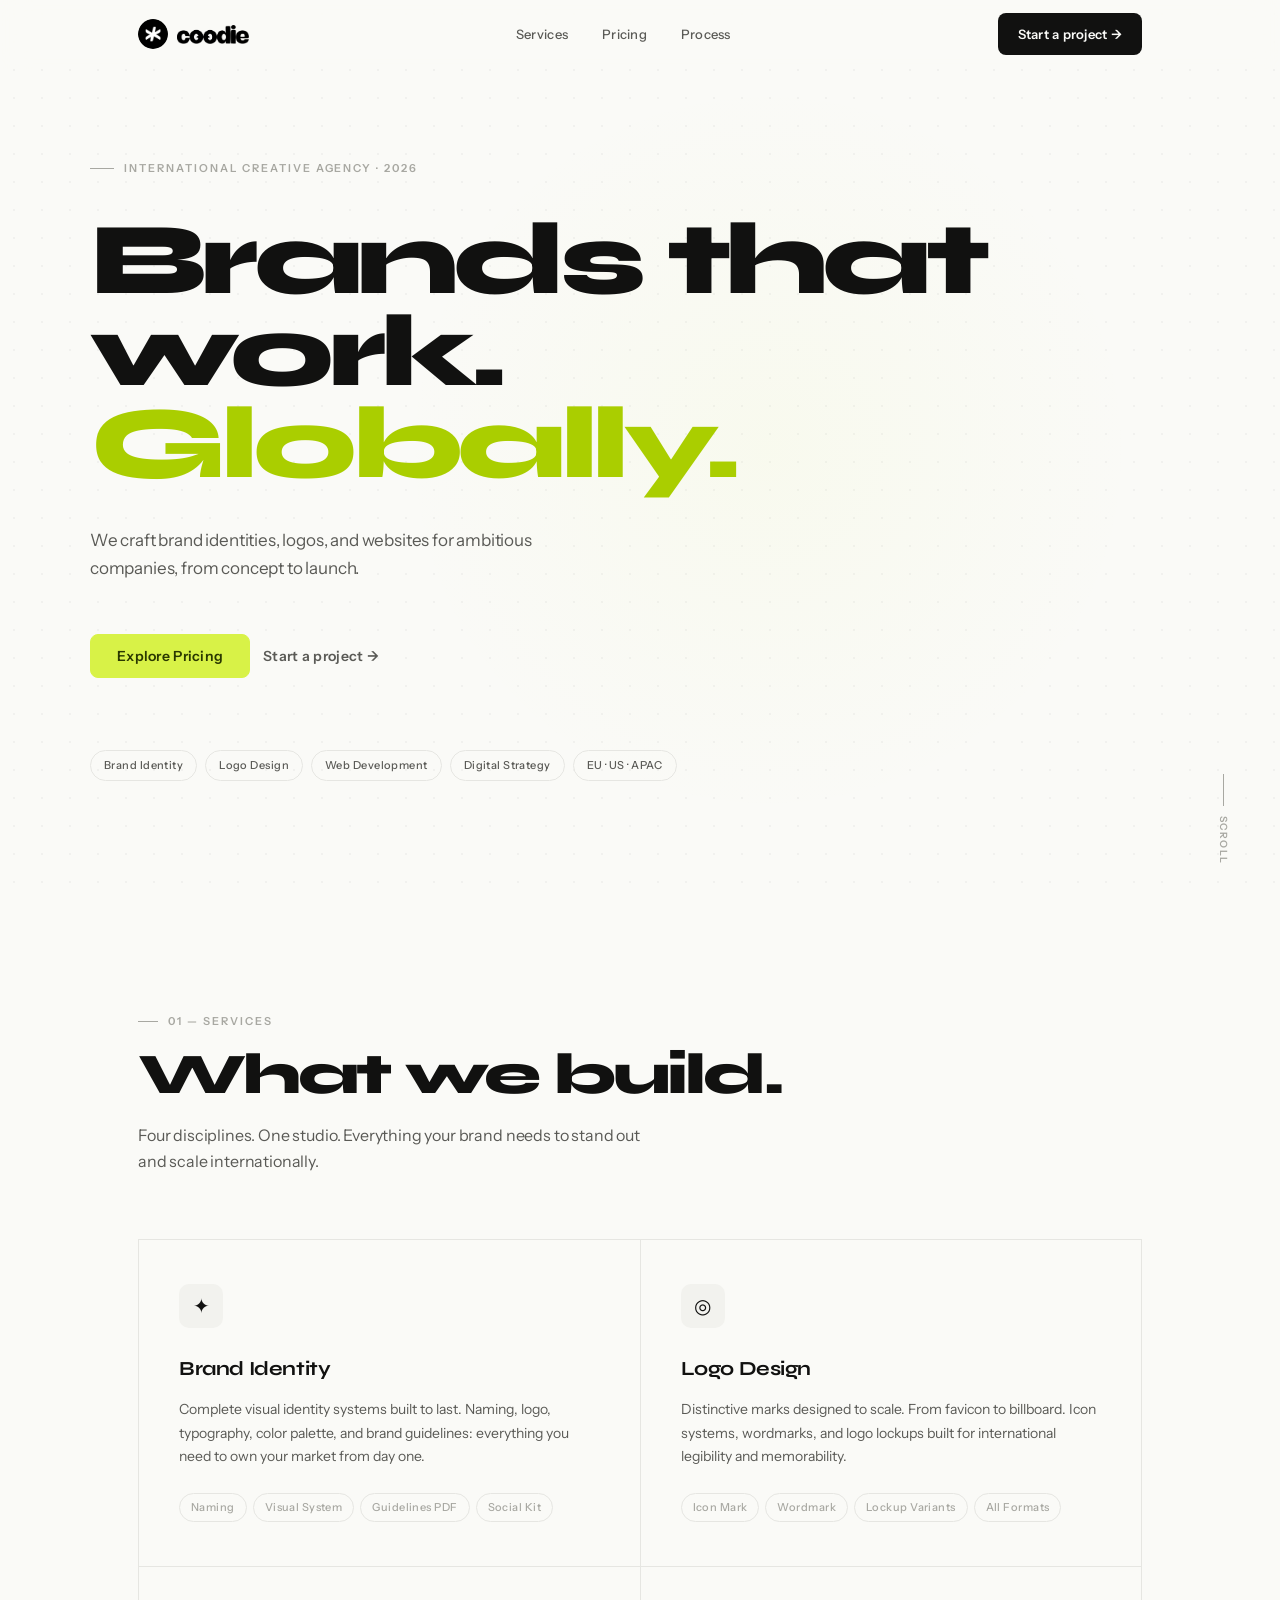
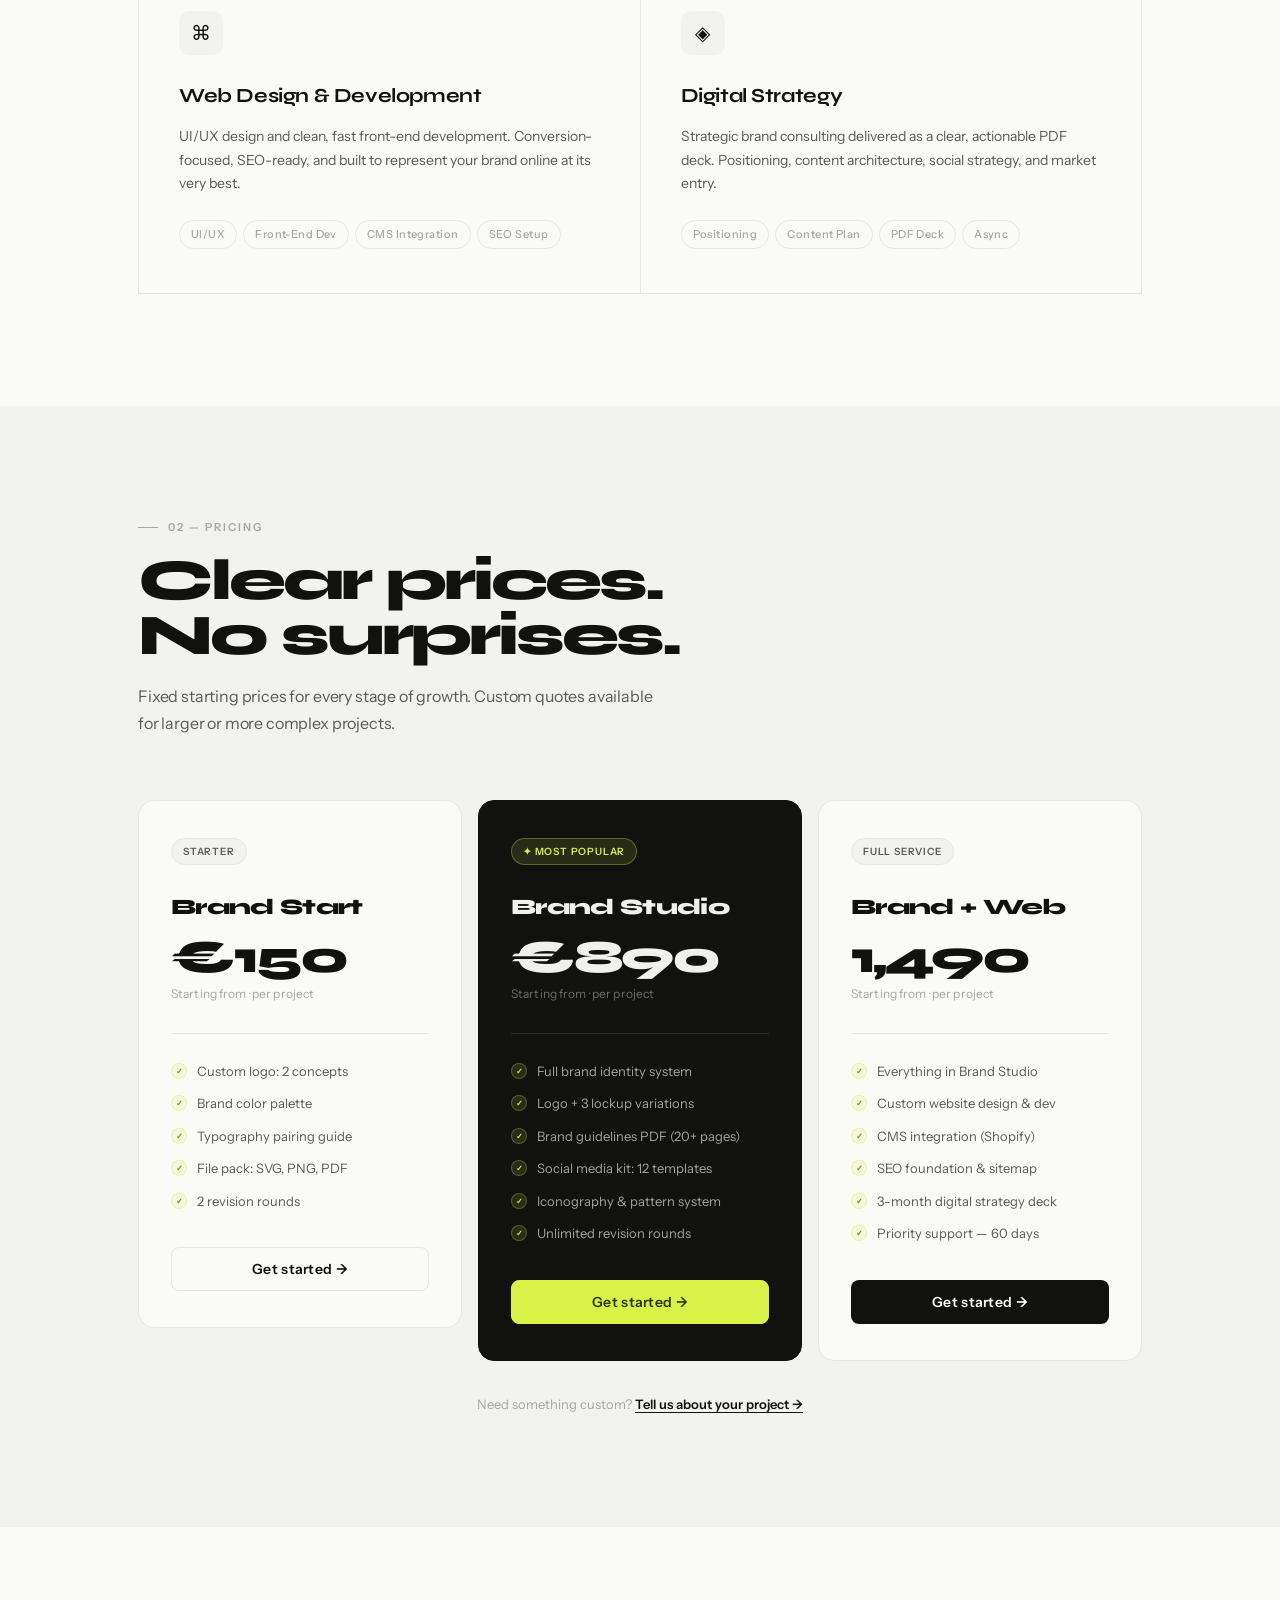
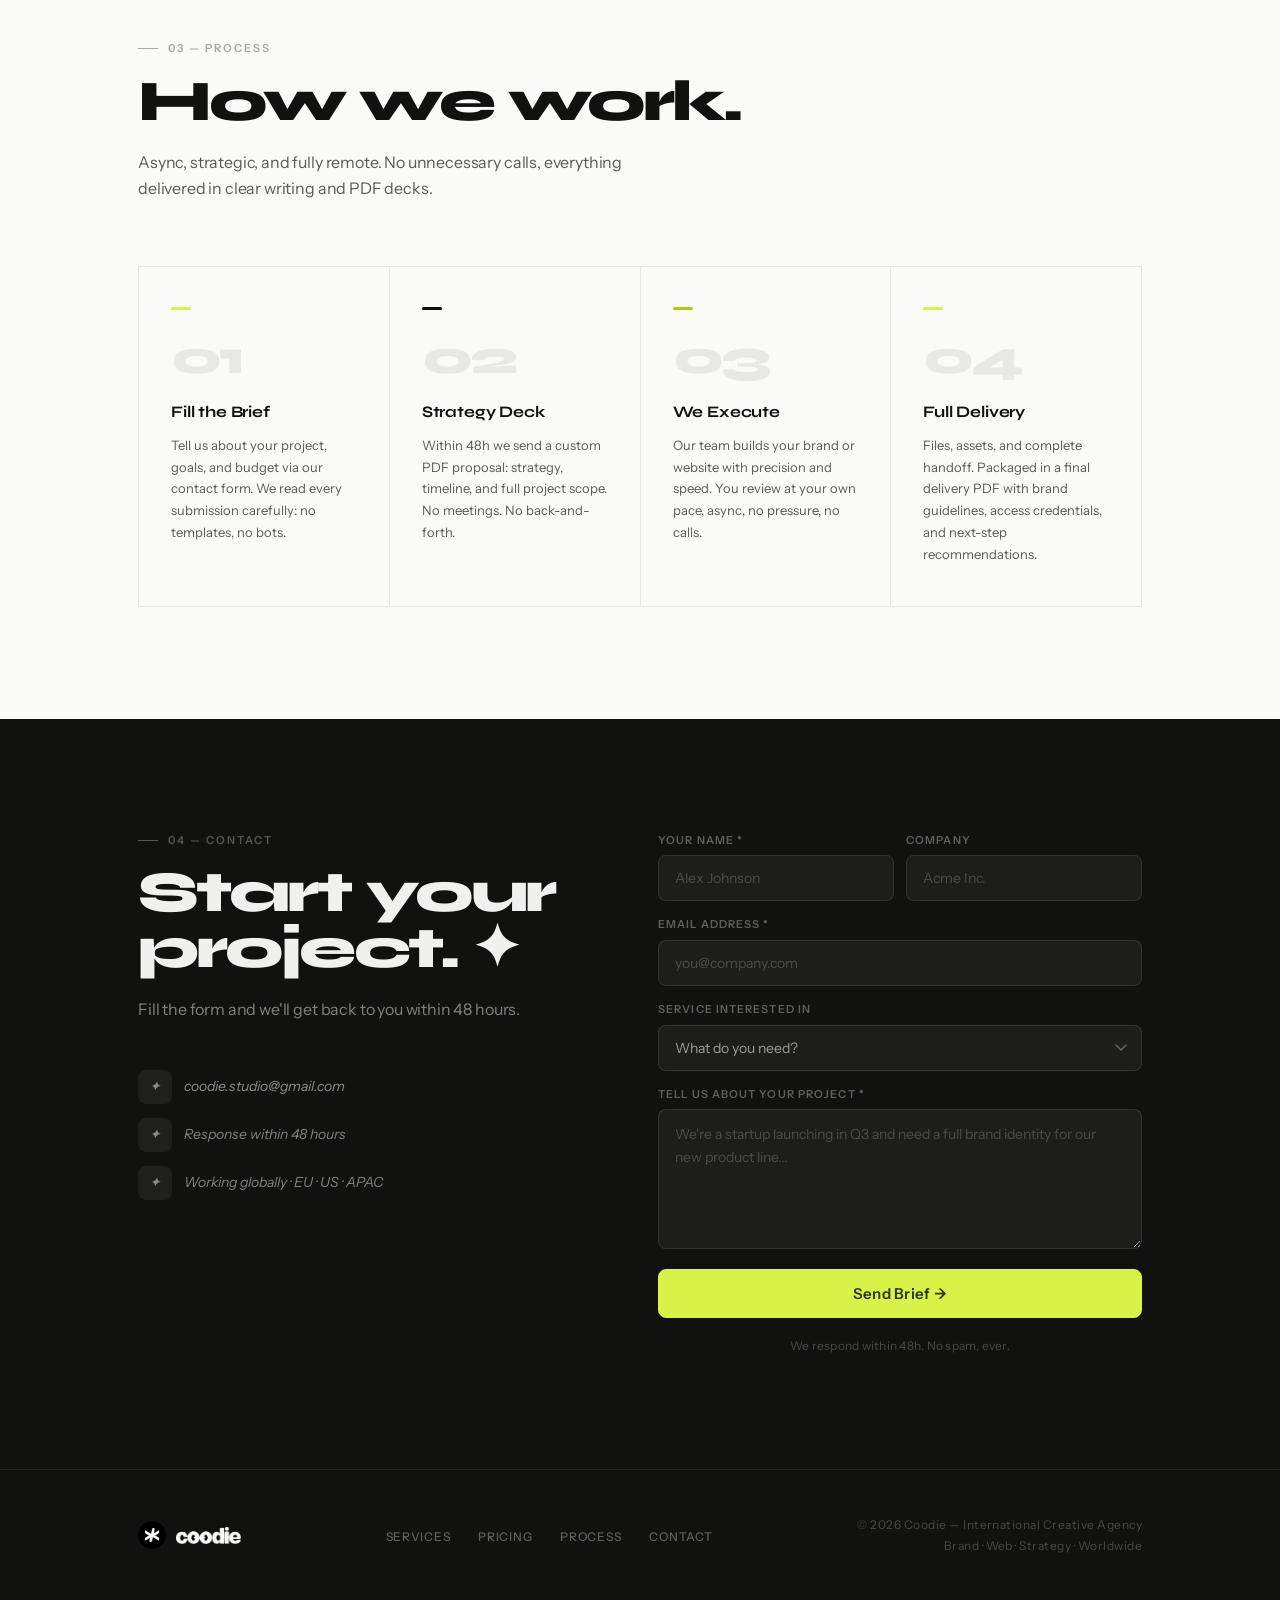
==== commit 333a142a: "Add files via upload" ====
--- a/index.html
+++ b/index.html
@@ -1,493 +1,616 @@
 <!DOCTYPE html>
 <html lang="en">
-
 <head>
-    <meta charset="UTF-8">
-    <meta name="viewport" content="width=device-width, initial-scale=1.0">
-
-    <title>COODIE_STUDIO™ – Custom Web Design & Web Development</title>
-    <meta name="description"
-        content="We build fast, custom websites for international brands. No templates, just unique digital experiences tailored to grow your business.">
-    <meta name="author" content="Vannia Rharbaoui Urbano">
-    <meta name="robots" content="index, follow">
-
-    <link rel="icon" type="image/webp" href="img/icon-coodie.webp">
-    <link rel="preconnect" href="https://fonts.googleapis.com">
-    <link rel="preconnect" href="https://fonts.gstatic.com" crossorigin>
-    <link href="https://fonts.googleapis.com/css2?family=Archivo+Black&family=Inter:wght@400;500;600;700;800&display=swap" rel="stylesheet">
-    <link rel="stylesheet" href="style.css">
-
-    <meta property="og:title" content="Coodie Studio – The Simple The Better">
-    <meta property="og:description"
-        content="Custom web design for growing businesses. Fast, responsive, and built to sell.">
-    <meta property="og:type" content="website">
-    <meta property="og:url" content="https://coodie.it/">
-    <meta property="og:image" content="https://coodie.it/img/coodie-logo-black.webp">
-    <link rel="apple-touch-icon" href="img/icon-coodie.webp">
-
-    <link rel="canonical" href="https://coodie.it/index.html">
-    <meta name="theme-color" content="#000000">
-
-    <link rel="alternate" hreflang="en" href="https://coodie.it/index.html" />
-    <link rel="alternate" hreflang="x-default" href="https://coodie.it/index.html" />
-
-    <!-- Google tag (gtag.js) -->
-    <script async src="https://www.googletagmanager.com/gtag/js?id=G-1R3V6T7DMG"></script>
-    <script>
-        window.dataLayer = window.dataLayer || [];
-        function gtag() { dataLayer.push(arguments); }
-        gtag('js', new Date());
-
-        gtag('config', 'G-1R3V6T7DMG');
-    </script>
-
-    <script type="application/ld+json">
+  <meta charset="UTF-8">
+  <meta name="viewport" content="width=device-width, initial-scale=1.0">
+
+  <!-- ── PRIMARY SEO ── -->
+  <title>Coodie International Branding &amp; Web Agency | Brand Identity, Logo &amp; Strategy</title>
+  <meta name="description" content="Coodie is an international creative agency specialising in brand identity, logo design, web development and digital strategy consulting. No calls — everything delivered as a PDF deck.">
+  <meta name="keywords" content="branding agency, logo design, brand identity, web development, digital strategy, international creative agency, brand consulting, rebranding">
+  <meta name="author" content="Coodie">
+  <meta name="robots" content="index, follow, max-image-preview:large">
+  <link rel="canonical" href="https://coodie.studio/">
+
+  <!-- ── OPEN GRAPH ── -->
+  <meta property="og:type"        content="website">
+  <meta property="og:url"         content="https://coodie.studio/">
+  <meta property="og:site_name"   content="Coodie">
+  <meta property="og:locale"      content="en_US">
+  <meta property="og:title"       content="Coodie — International Branding &amp; Web Agency">
+  <meta property="og:description" content="Brand identity, logo design, web development and strategic consulting for ambitious brands worldwide. Delivered via PDF deck, not calls.">
+  <meta property="og:image"       content="https://coodie.studio/assets/images/og-image.jpg">
+  <meta property="og:image:width"  content="1200">
+  <meta property="og:image:height" content="630">
+  <meta property="og:image:alt"   content="Coodie — International Creative Agency">
+
+  <!-- ── TWITTER / X ── -->
+  <meta name="twitter:card"        content="summary_large_image">
+  <meta name="twitter:site"        content="@coodie">
+  <meta name="twitter:title"       content="Coodie — International Branding &amp; Web Agency">
+  <meta name="twitter:description" content="Brand identity, logos, websites and strategy for ambitious brands worldwide. No calls — PDF decks only.">
+  <meta name="twitter:image"       content="https://coodie.studio/assets/images/og-image.jpg">
+  <meta name="twitter:image:alt"   content="Coodie — International Creative Agency">
+
+  <!-- ── SCHEMA.ORG ── -->
+  <script type="application/ld+json">
+  {
+    "@context": "https://schema.org",
+    "@type": "ProfessionalService",
+    "name": "Coodie",
+    "url": "https://coodie.studio",
+    "logo": "https://coodie.studio/assets/images/logo-icon.webp",
+    "description": "International creative agency specialising in brand identity, logo design, web development and digital strategy consulting.",
+    "email": "hello@coodie.studio",
+    "areaServed": "Worldwide",
+    "priceRange": "€€",
+    "knowsAbout": ["Brand Identity", "Logo Design", "Web Development", "Digital Strategy"],
+    "hasOfferCatalog": {
+      "@type": "OfferCatalog",
+      "name": "Creative Services",
+      "itemListElement": [
         {
-          "@context": "https://schema.org",
-          "@graph": [
-            {
-              "@type": "WebSite",
-              "@id": "https://coodie.it/#website",
-              "url": "https://coodie.it/",
-              "name": "Coodie Studio",
-              "description": "We build fast, custom websites for international brands. No templates, just unique digital experiences tailored to grow your business.",
-              "inLanguage": "en",
-              "publisher": { "@id": "https://coodie.it/#organization" }
-            },
-            {
-              "@type": "ProfessionalService",
-              "@id": "https://coodie.it/#organization",
-              "name": "Coodie Studio",
-              "alternateName": "COODIE_STUDIO™",
-              "url": "https://coodie.it/",
-              "logo": "https://coodie.it/img/coodie-logo-black.webp",
-              "image": "https://coodie.it/img/coodie-logo-black.webp",
-              "description": "Independent web design and development studio. Custom-coded websites for brands that refuse to be average.",
-              "slogan": "The Simple The Better",
-              "priceRange": "$$",
-              "areaServed": "Worldwide",
-              "address": {
-                "@type": "PostalAddress",
-                "addressCountry": "IT"
-              },
-              "contactPoint": {
-                "@type": "ContactPoint",
-                "email": "coodie.studio@gmail.com",
-                "contactType": "customer service",
-                "availableLanguage": ["English", "Italian"]
-              },
-              "founder": { "@id": "https://coodie.it/#person" },
-              "sameAs": [
-                "https://www.instagram.com/coodie_studio/",
-                "https://www.tiktok.com/@coodie.studio"
-              ],
-              "hasOfferCatalog": {
-                "@type": "OfferCatalog",
-                "name": "Web Design & Development Services",
-                "itemListElement": [
-                  {
-                    "@type": "Offer",
-                    "itemOffered": {
-                      "@type": "Service",
-                      "name": "One-Page Website",
-                      "url": "https://coodie.it/onepage.html"
-                    }
-                  },
-                  {
-                    "@type": "Offer",
-                    "itemOffered": {
-                      "@type": "Service",
-                      "name": "Custom E-Commerce Website",
-                      "url": "https://coodie.it/ecommerce.html"
-                    }
-                  },
-                  {
-                    "@type": "Offer",
-                    "itemOffered": {
-                      "@type": "Service",
-                      "name": "Multi-Page Website",
-                      "url": "https://coodie.it/multipage.html"
-                    }
-                  }
-                ]
-              }
-            },
-            {
-              "@type": "Person",
-              "@id": "https://coodie.it/#person",
-              "name": "Vannia Rharbaoui Urbano",
-              "jobTitle": "Web Designer & Developer",
-              "worksFor": { "@id": "https://coodie.it/#organization" },
-              "url": "https://coodie.it/about.html",
-              "sameAs": [
-                "https://www.instagram.com/coodie_studio/",
-                "https://www.tiktok.com/@coodie.studio"
-              ]
-            }
-          ]
+          "@type": "Offer",
+          "itemOffered": { "@type": "Service", "name": "Brand Start" },
+          "price": "490",
+          "priceCurrency": "EUR",
+          "description": "Custom logo, brand colors, typography guide and file pack"
+        },
+        {
+          "@type": "Offer",
+          "itemOffered": { "@type": "Service", "name": "Brand Studio" },
+          "price": "1490",
+          "priceCurrency": "EUR",
+          "description": "Full brand identity system, guidelines PDF and social kit"
+        },
+        {
+          "@type": "Offer",
+          "itemOffered": { "@type": "Service", "name": "Brand + Web" },
+          "price": "3990",
+          "priceCurrency": "EUR",
+          "description": "Complete brand system, custom website and 3-month strategy deck"
         }
-        </script>
+      ]
+    }
+  }
+  </script>
+
+  <!-- ── FAVICONS ── -->
+  <link rel="icon"             href="assets/images/logo-icon.webp" type="image/webp">
+  <link rel="apple-touch-icon" href="assets/images/logo-icon.webp">
+  <meta name="theme-color" content="#FAFAF7">
+
+  <!-- ── FONTS ── -->
+  <link rel="preconnect" href="https://fonts.googleapis.com">
+  <link rel="preconnect" href="https://fonts.gstatic.com" crossorigin>
+  <link href="https://fonts.googleapis.com/css2?family=Syne:wght@400;600;700;800&family=Instrument+Sans:ital,wght@0,400;0,500;0,600;1,400&display=swap" rel="stylesheet">
+
+  <!-- ── STYLES ── -->
+  <link rel="stylesheet" href="assets/css/style.css">
 </head>
 
 <body>
 
-    <header class="hero-section" role="banner">
-        <div class="hero-bg" aria-hidden="true"></div>
-        <nav class="hero-nav" aria-label="Main Navigation">
-            <div class="nav-left">
-                <a href="works.html" class="nav-link">Work</a>
-            </div>
-
-            <div class="nav-center">
-                <a href="/" class="logo-link" aria-label="Coodie Studio Home">
-                    <img src="img/icon-coodie.webp" alt="Coodie Studio Logo" class="brand-logo" loading="lazy"
-                        width="800" height="600">
-                </a>
-            </div>
-
-            <div class="nav-right desktop-only">
-
-                <div class="services-dropdown">
-                    <button class="nav-link services-trigger" aria-haspopup="true" aria-expanded="false"
-                        aria-controls="services-menu-desktop"
-                        style="background:none; border:none; color:inherit; font-family:inherit; padding:0; cursor:pointer;">Services</button>
-
-                    <div class="services-menu" id="services-menu-desktop" role="menu">
-                        <a href="onepage.html" role="menuitem">One-Page Website</a>
-                        <a href="ecommerce.html" role="menuitem">E-Commerce Website</a>
-                        <a href="multipage.html" role="menuitem">Multi-Page Website</a>
-                    </div>
-                </div>
-
-                <a href="about.html" class="nav-link">About</a>
-                <a href="contact.html" class="nav-link">Contact</a>
-            </div>
-
-            <button class="hamburger mobile-only" id="menu-toggle" aria-label="Menu">
-                <div class="hamburger-lines">
-                    <span class="line line-top"></span>
-                    <span class="line line-bottom"></span>
-                </div>
-            </button>
-        </nav>
-
-        <div class="mobile-menu-overlay" id="mobile-menu" aria-hidden="true">
-            <div class="menu-backdrop" id="menu-backdrop"></div>
-
-            <nav class="mobile-nav-links" aria-label="Mobile Navigation">
-                <div class="sidebar-header">
-                    <span class="sidebar-logo">COODIE_STUDIO™</span>
-                    <button class="close-sidebar" id="close-btn" aria-label="Close menu">&#10005;</button>
-                </div>
-
-                <div class="nav-links-wrapper">
-                    <a href="works.html">Work</a>
-
-                    <button class="mobile-services-trigger" id="mobile-services-btn" aria-expanded="false"
-                        aria-controls="mobile-services-submenu">
-                        Services <span class="mobile-services-arrow" aria-hidden="true">&#8595;</span>
-                    </button>
-                    <div class="mobile-services-submenu" id="mobile-services-submenu" aria-hidden="true" role="menu">
-                        <a href="onepage.html" target="_blank" rel="noopener" role="menuitem">One-Page Website</a>
-                        <a href="ecommerce.html" target="_blank" rel="noopener" role="menuitem">E-Commerce Website</a>
-                        <a href="multipage.html" target="_blank" rel="noopener" role="menuitem">Multi-Page Website</a>
-                    </div>
-
-                    <a href="about.html">About</a>
-                    <a href="contact.html">Contact</a>
-                </div>
-
-                <div class="sidebar-footer">
-                    <div class="system-status">
-                        <span class="pulse-dot"></span>
-                        <span>CURRENTLY AVAILABLE FOR NEW PROJECT</span>
-                    </div>
-                </div>
-            </nav>
+<!-- ════════ MOBILE OVERLAY ════════ -->
+<div
+  class="mobile-overlay"
+  id="mobile-overlay"
+  role="dialog"
+  aria-label="Mobile navigation"
+  aria-modal="true"
+>
+  <a href="#services" onclick="closeMobile()">Services</a>
+  <a href="#pricing"  onclick="closeMobile()">Pricing</a>
+  <a href="#process"  onclick="closeMobile()">Process</a>
+  <a href="#contact"  class="mob-cta" onclick="closeMobile()">Start a project →</a>
+</div>
+
+<!-- ════════ NAVIGATION ════════ -->
+<header class="nav" role="banner">
+  <div class="nav-inner">
+
+    <a href="/" class="nav-logo" aria-label="Coodie — Back to homepage">
+      <img
+        src="assets/images/logo-icon.webp"
+        alt="Coodie asterisk mark"
+        width="30" height="30"
+        class="nav-logo-icon"
+        loading="eager"
+        decoding="async"
+      >
+      <img
+        src="assets/images/logo-wordmark.webp"
+        alt="Coodie"
+        height="19"
+        class="nav-logo-word"
+        loading="eager"
+        decoding="async"
+      >
+    </a>
+
+    <nav aria-label="Primary navigation">
+      <ul class="nav-links" role="list">
+        <li><a href="#services">Services</a></li>
+        <li><a href="#pricing">Pricing</a></li>
+        <li><a href="#process">Process</a></li>
+      </ul>
+    </nav>
+
+    <a href="#contact" class="nav-cta" aria-label="Start a project with Coodie">
+      Start a project →
+    </a>
+
+    <button
+      class="nav-hamburger"
+      id="hamburger"
+      aria-label="Open mobile navigation"
+      aria-expanded="false"
+      aria-controls="mobile-overlay"
+    >
+      <span></span>
+      <span></span>
+      <span></span>
+    </button>
+
+  </div>
+</header>
+
+<main id="main">
+
+  <!-- ════════ HERO ════════ -->
+  <section
+    class="hero"
+    aria-labelledby="hero-heading"
+  >
+    <div class="hero-inner">
+
+      <p class="hero-kicker" data-reveal>
+        International Creative Agency · 2026
+      </p>
+
+      <h1 class="hero-h1" id="hero-heading" data-reveal data-delay="1">
+        Brands that<br>
+        work. <span class="accent">Globally.</span>
+      </h1>
+
+      <p class="hero-sub" data-reveal data-delay="2">
+        We craft brand identities, logos, and websites for ambitious companies, from concept to launch.
+      </p>
+
+      <div class="hero-actions" data-reveal data-delay="3">
+        <a href="#pricing" class="btn btn-lime" aria-label="View Coodie pricing plans">
+          Explore Pricing
+        </a>
+        <a href="#contact" class="btn btn-ghost" aria-label="Contact Coodie to start a project">
+          Start a project →
+        </a>
+      </div>
+
+      <div class="hero-badges" aria-label="Service areas" data-reveal data-delay="4">
+        <span class="hbadge">Brand Identity</span>
+        <span class="hbadge">Logo Design</span>
+        <span class="hbadge">Web Development</span>
+        <span class="hbadge">Digital Strategy</span>
+        <span class="hbadge">EU · US · APAC</span>
+      </div>
+
+    </div>
+
+    <div class="hero-scroll" aria-hidden="true">
+      <div class="hero-scroll-line"></div>
+      <span>Scroll</span>
+    </div>
+  </section>
+
+  <!-- ════════ SERVICES ════════ -->
+  <section class="section" id="services" aria-labelledby="services-heading">
+    <div class="sec-wrap">
+
+      <header class="sec-header" data-reveal>
+        <p class="sec-eyebrow">01 — Services</p>
+        <h2 class="sec-headline" id="services-heading">What we build.</h2>
+        <p class="sec-desc">
+          Four disciplines. One studio. Everything your brand needs to stand out and scale internationally.
+        </p>
+      </header>
+
+      <div class="services-grid" role="list">
+
+        <article class="srv-card" role="listitem" data-reveal>
+          <div class="srv-icon" aria-hidden="true">✦</div>
+          <h3 class="srv-title">Brand Identity</h3>
+          <p class="srv-desc">
+            Complete visual identity systems built to last. Naming, logo, typography, color palette, and brand guidelines: everything you need to own your market from day one.
+          </p>
+          <ul class="srv-tags" aria-label="Includes">
+            <li class="srv-tag">Naming</li>
+            <li class="srv-tag">Visual System</li>
+            <li class="srv-tag">Guidelines PDF</li>
+            <li class="srv-tag">Social Kit</li>
+          </ul>
+        </article>
+
+        <article class="srv-card" role="listitem" data-reveal data-delay="1">
+          <div class="srv-icon" aria-hidden="true">◎</div>
+          <h3 class="srv-title">Logo Design</h3>
+          <p class="srv-desc">
+            Distinctive marks designed to scale. From favicon to billboard. Icon systems, wordmarks, and logo lockups built for international legibility and memorability.
+          </p>
+          <ul class="srv-tags" aria-label="Includes">
+            <li class="srv-tag">Icon Mark</li>
+            <li class="srv-tag">Wordmark</li>
+            <li class="srv-tag">Lockup Variants</li>
+            <li class="srv-tag">All Formats</li>
+          </ul>
+        </article>
+
+        <article class="srv-card" role="listitem" data-reveal>
+          <div class="srv-icon" aria-hidden="true">⌘</div>
+          <h3 class="srv-title">Web Design &amp; Development</h3>
+          <p class="srv-desc">
+            UI/UX design and clean, fast front-end development. Conversion-focused, SEO-ready, and built to represent your brand online at its very best.
+          </p>
+          <ul class="srv-tags" aria-label="Includes">
+            <li class="srv-tag">UI/UX</li>
+            <li class="srv-tag">Front-End Dev</li>
+            <li class="srv-tag">CMS Integration</li>
+            <li class="srv-tag">SEO Setup</li>
+          </ul>
+        </article>
+
+        <article class="srv-card" role="listitem" data-reveal data-delay="1">
+          <div class="srv-icon" aria-hidden="true">◈</div>
+          <h3 class="srv-title">Digital Strategy</h3>
+          <p class="srv-desc">
+            Strategic brand consulting delivered as a clear, actionable PDF deck. Positioning, content architecture, social strategy, and market entry.
+          </p>
+          <ul class="srv-tags" aria-label="Includes">
+            <li class="srv-tag">Positioning</li>
+            <li class="srv-tag">Content Plan</li>
+            <li class="srv-tag">PDF Deck</li>
+            <li class="srv-tag">Async</li>
+          </ul>
+        </article>
+
+      </div>
+    </div>
+  </section>
+
+  <!-- ════════ PRICING ════════ -->
+  <section class="section pricing-section" id="pricing" aria-labelledby="pricing-heading">
+    <div class="sec-wrap">
+
+      <header class="sec-header" data-reveal>
+        <p class="sec-eyebrow">02 — Pricing</p>
+        <h2 class="sec-headline" id="pricing-heading">Clear prices.<br>No surprises.</h2>
+        <p class="sec-desc">
+          Fixed starting prices for every stage of growth. Custom quotes available for larger or more complex projects.
+        </p>
+      </header>
+
+      <div class="pricing-grid" role="list">
+
+        <!-- Tier 1 -->
+        <article class="price-card" role="listitem" data-reveal>
+          <div class="price-badge neutral" aria-label="Package level">Starter</div>
+          <h3 class="price-name">Brand Start</h3>
+          <p class="price-num" aria-label="Starting from 490 euros">€150</p>
+          <p class="price-note">Starting from · per project</p>
+          <div class="price-sep" aria-hidden="true"></div>
+          <ul class="price-features" aria-label="What's included in Brand Start">
+            <li><span class="pf-check" aria-hidden="true">✓</span><span>Custom logo: 2 concepts</span></li>
+            <li><span class="pf-check" aria-hidden="true">✓</span><span>Brand color palette</span></li>
+            <li><span class="pf-check" aria-hidden="true">✓</span><span>Typography pairing guide</span></li>
+            <li><span class="pf-check" aria-hidden="true">✓</span><span>File pack: SVG, PNG, PDF</span></li>
+            <li><span class="pf-check" aria-hidden="true">✓</span><span>2 revision rounds</span></li>
+          </ul>
+          <a href="#contact" class="btn btn-outline price-btn" aria-label="Get started with Brand Start — from €490">
+            Get started →
+          </a>
+        </article>
+
+        <!-- Tier 2 (featured) -->
+        <article class="price-card featured" role="listitem" data-reveal data-delay="1">
+          <div class="price-badge popular" aria-label="Most popular package">✦ Most Popular</div>
+          <h3 class="price-name">Brand Studio</h3>
+          <p class="price-num" aria-label="Starting from 1490 euros">€890</p>
+          <p class="price-note">Starting from · per project</p>
+          <div class="price-sep" aria-hidden="true"></div>
+          <ul class="price-features" aria-label="What's included in Brand Studio">
+            <li><span class="pf-check" aria-hidden="true">✓</span><span>Full brand identity system</span></li>
+            <li><span class="pf-check" aria-hidden="true">✓</span><span>Logo + 3 lockup variations</span></li>
+            <li><span class="pf-check" aria-hidden="true">✓</span><span>Brand guidelines PDF (20+ pages)</span></li>
+            <li><span class="pf-check" aria-hidden="true">✓</span><span>Social media kit: 12 templates</span></li>
+            <li><span class="pf-check" aria-hidden="true">✓</span><span>Iconography &amp; pattern system</span></li>
+            <li><span class="pf-check" aria-hidden="true">✓</span><span>Unlimited revision rounds</span></li>
+          </ul>
+          <a href="#contact" class="btn btn-lime price-btn" aria-label="Get started with Brand Studio — from €1,490">
+            Get started →
+          </a>
+        </article>
+
+        <!-- Tier 3 -->
+        <article class="price-card" role="listitem" data-reveal data-delay="2">
+          <div class="price-badge neutral" aria-label="Package level">Full Service</div>
+          <h3 class="price-name">Brand + Web</h3>
+          <p class="price-num" aria-label="Starting from 1490 euros">1,490</p>
+          <p class="price-note">Starting from · per project</p>
+          <div class="price-sep" aria-hidden="true"></div>
+          <ul class="price-features" aria-label="What's included in Brand plus Web">
+            <li><span class="pf-check" aria-hidden="true">✓</span><span>Everything in Brand Studio</span></li>
+            <li><span class="pf-check" aria-hidden="true">✓</span><span>Custom website design &amp; dev</span></li>
+            <li><span class="pf-check" aria-hidden="true">✓</span><span>CMS integration (Shopify)</span></li>
+            <li><span class="pf-check" aria-hidden="true">✓</span><span>SEO foundation &amp; sitemap</span></li>
+            <li><span class="pf-check" aria-hidden="true">✓</span><span>3-month digital strategy deck</span></li>
+            <li><span class="pf-check" aria-hidden="true">✓</span><span>Priority support — 60 days</span></li>
+          </ul>
+          <a href="#contact" class="btn btn-ink price-btn" aria-label="Get started with Brand plus Web — from €3,990">
+            Get started →
+          </a>
+        </article>
+
+      </div>
+
+      <p class="pricing-footnote" data-reveal>
+        Need something custom?
+        <a href="#contact" aria-label="Contact Coodie for a custom project quote">Tell us about your project →</a>
+      </p>
+
+    </div>
+  </section>
+
+  <!-- ════════ PROCESS ════════ -->
+  <section class="section" id="process" aria-labelledby="process-heading">
+    <div class="sec-wrap">
+
+      <header class="sec-header" data-reveal>
+        <p class="sec-eyebrow">03 — Process</p>
+        <h2 class="sec-headline" id="process-heading">How we work.</h2>
+        <p class="sec-desc">
+          Async, strategic, and fully remote. No unnecessary calls, everything delivered in clear writing and PDF decks.
+        </p>
+      </header>
+
+      <ol class="process-grid" aria-label="Our 4-step process">
+
+        <li class="proc-step" data-reveal>
+          <div class="proc-accent" aria-hidden="true"></div>
+          <div class="proc-num" aria-hidden="true">01</div>
+          <h3 class="proc-title">Fill the Brief</h3>
+          <p class="proc-desc">
+            Tell us about your project, goals, and budget via our contact form. We read every submission carefully: no templates, no bots.
+          </p>
+        </li>
+
+        <li class="proc-step" data-reveal data-delay="1">
+          <div class="proc-accent" style="background:var(--ink);" aria-hidden="true"></div>
+          <div class="proc-num" aria-hidden="true">02</div>
+          <h3 class="proc-title">Strategy Deck</h3>
+          <p class="proc-desc">
+            Within 48h we send a custom PDF proposal: strategy, timeline, and full project scope. No meetings. No back-and-forth.
+          </p>
+        </li>
+
+        <li class="proc-step" data-reveal data-delay="2">
+          <div class="proc-accent" style="background:var(--lime-mid);" aria-hidden="true"></div>
+          <div class="proc-num" aria-hidden="true">03</div>
+          <h3 class="proc-title">We Execute</h3>
+          <p class="proc-desc">
+            Our team builds your brand or website with precision and speed. You review at your own pace, async, no pressure, no calls.
+          </p>
+        </li>
+
+        <li class="proc-step" data-reveal data-delay="3">
+          <div class="proc-accent" aria-hidden="true"></div>
+          <div class="proc-num" aria-hidden="true">04</div>
+          <h3 class="proc-title">Full Delivery</h3>
+          <p class="proc-desc">
+            Files, assets, and complete handoff. Packaged in a final delivery PDF with brand guidelines, access credentials, and next-step recommendations.
+          </p>
+        </li>
+
+      </ol>
+    </div>
+  </section>
+
+  <!-- ════════ CONTACT ════════ -->
+  <section class="contact-section" id="contact" aria-labelledby="contact-heading">
+    <div class="sec-wrap">
+      <div class="contact-layout">
+
+        <!-- Left info -->
+        <div class="contact-left" data-reveal>
+          <p class="sec-eyebrow">04 — Contact</p>
+          <h2 class="sec-headline" id="contact-heading">
+            Start your<br>project. ✦
+          </h2>
+          <p class="sec-desc">
+            Fill the form and we'll get back to you within 48 hours.
+          </p>
+
+          <address class="contact-meta" aria-label="Contact details">
+            <div class="contact-meta-item">
+              <span class="contact-meta-ico" aria-hidden="true">✦</span>
+              <a
+                href="mailto:coodie.studio@gmail.com"
+                aria-label="Email us at hello@coodie.studio"
+              >coodie.studio@gmail.com</a>
+            </div>
+            <div class="contact-meta-item">
+              <span class="contact-meta-ico" aria-hidden="true">✦</span>
+              <span>Response within 48 hours</span>
+            </div>
+            <div class="contact-meta-item">
+              <span class="contact-meta-ico" aria-hidden="true">✦</span>
+              <span>Working globally · EU · US · APAC</span>
+            </div>
+          </address>
         </div>
 
-        <div class="marquee-container" aria-hidden="true">
-            <div class="marquee-content" data-text="COODIE_STUDIO™">COODIE_STUDIO™ </div>
+        <!-- Right form -->
+        <div data-reveal data-delay="1">
+
+          <!--
+            ─────────────────────────────────────────
+            FORMSPREE: vai su formspree.io → New Form
+            e sostituisci YOUR_FORM_ID qui sotto
+            ─────────────────────────────────────────
+          -->
+          <form
+            id="contact-form"
+            class="contact-form"
+            action="https://formspree.io/f/mkoeyvzg"
+            method="POST"
+            novalidate
+            aria-label="Project brief form"
+          >
+
+            <div class="form-row-2">
+              <div class="form-field">
+                <label class="form-label" for="name">Your Name *</label>
+                <input
+                  class="form-input"
+                  type="text"
+                  id="name"
+                  name="name"
+                  placeholder="Alex Johnson"
+                  required
+                  autocomplete="name"
+                  aria-required="true"
+                >
+              </div>
+              <div class="form-field">
+                <label class="form-label" for="company">Company</label>
+                <input
+                  class="form-input"
+                  type="text"
+                  id="company"
+                  name="company"
+                  placeholder="Acme Inc."
+                  autocomplete="organization"
+                >
+              </div>
+            </div>
+
+            <div class="form-field">
+              <label class="form-label" for="email">Email Address *</label>
+              <input
+                class="form-input"
+                type="email"
+                id="email"
+                name="email"
+                placeholder="you@company.com"
+                required
+                autocomplete="email"
+                aria-required="true"
+              >
+            </div>
+
+            <div class="form-field">
+              <label class="form-label" for="service">Service Interested In</label>
+              <select
+                class="form-select"
+                id="service"
+                name="service"
+                aria-label="Select a service"
+              >
+                <option value="" disabled selected>What do you need?</option>
+                <option value="brand-start">Brand Start — from €150</option>
+                <option value="brand-studio">Brand Studio — from €890</option>
+                <option value="brand-web">Brand + Web — from €1,490</option>
+                <option value="custom">Custom project — let's discuss</option>
+              </select>
+            </div>
+
+            <div class="form-field">
+              <label class="form-label" for="message">Tell us about your project *</label>
+              <textarea
+                class="form-textarea"
+                id="message"
+                name="message"
+                placeholder="We're a startup launching in Q3 and need a full brand identity for our new product line..."
+                required
+                aria-required="true"
+                rows="5"
+              ></textarea>
+            </div>
+
+            <div class="form-submit">
+              <button
+                type="submit"
+                class="btn btn-lime"
+                id="submit-btn"
+                aria-label="Submit your project brief to Coodie"
+              >
+                <span id="submit-lbl">Send Brief →</span>
+              </button>
+            </div>
+
+            <p class="form-fine">
+              We respond within 48h. No spam, ever.
+            </p>
+          </form>
+
+          <!-- Success state -->
+          <div
+            class="form-success"
+            id="form-success"
+            role="status"
+            aria-live="polite"
+            aria-label="Form submitted successfully"
+          >
+            <span class="success-star" aria-hidden="true">✦</span>
+            <h3>Brief received!</h3>
+            <p>We'll review your project and send a custom strategy deck within 48 hours. Check your inbox.</p>
+          </div>
+
         </div>
-
-        <div class="hero-bottom">
-            <div class="bottom-left">
-                <h1>We build <span class="hl-yellow">websites.</span><br>That’s it.</h1>
-            </div>
-            <div class="bottom-right">
-                <a href="contact.html" class="btn-pill">Project Inquiries</a>
-            </div>
-        </div>
-    </header>
-
-    <main id="main-content">
-
-        <section class="about-section border-top" id="about" aria-labelledby="about-heading">
-            <div class="about-grid">
-                <div class="about-title-col">
-                    <h2 id="about-heading">THE<br><span class="hl-blue">STANDARD_</span></h2>
-                    <p>coodie_studio™ is an independent digital practice. We don't follow industry trends; we dictate
-                        them.</p>
-                </div>
-
-                <div class="about-content-col">
-                    <p class="long-desc">Forget bloated page builders and off-the-shelf templates. If you want average,
-                        look elsewhere. We engineer custom digital architectures from the ground up. Every pixel is
-                        intentional, every line of code is ruthlessly optimized for speed, aesthetics, and raw
-                        conversion power.</p>
-
-                    <div class="about-image-wrapper border-all border-dashed">
-                        <img src="img/Logo4.png" alt="Creative coding concept" class="monochrome-img" loading="lazy">
-                    </div>
-
-                    <p class="short-desc">Flawless design meets brutal execution. We elevate your brand to a tier your
-                        competitors simply can't reach.</p>
-
-                    <a href="contact.html" class="btn-dashed">INITIATE PROJECT <span class="arrow">→</span></a>
-                </div>
-            </div>
-        </section>
-
-        <section class="works-section" id="work" aria-labelledby="work-heading">
-            <div class="section-header">
-                <span class="section-label">01 — SELECTED_ARCHIVES</span>
-                <h2 class="section-title" id="work-heading">PROVEN_<span class="hl-yellow">IMPACT.</span></h2>
-            </div>
-
-            <div class="works-grid">
-                <a href="https://coodiestudio.github.io/Loomline/" target="_blank" rel="noopener"
-                    class="work-item-wrapper">
-                    <article class="work-item">
-                        <div class="work-image-container">
-                            <img src="img/loomline.png" alt="Loomline Interior Design Project" class="work-img"
-                                loading="lazy">
-                            <div class="work-overlay">
-                                <span class="work-category">Interior design</span>
-                            </div>
-                        </div>
-                        <div class="work-info">
-                            <h3>LOOMLINE</h3>
-                            <span class="work-year">2026</span>
-                        </div>
-                    </article>
-                </a>
-
-                <a href="https://coodiestudio.github.io/Klaus_Studio/" target="_blank" rel="noopener"
-                    class="work-item-wrapper">
-                    <article class="work-item">
-                        <div class="work-image-container">
-                            <img src="img/klausstudio.png" alt="Architecture Studio Project" class="work-img"
-                                loading="lazy">
-                            <div class="work-overlay">
-                                <span class="work-category">Architecture</span>
-                            </div>
-                        </div>
-                        <div class="work-info">
-                            <h3>KLAUS_STUDIO</h3>
-                            <span class="work-year">2025</span>
-                        </div>
-                    </article>
-                </a>
-
-                <!-- Third Project Placeholder -->
-                <a href="https://coodiestudio.github.io/Aero_core/" class="work-item-wrapper">
-                    <article class="work-item">
-                        <div class="work-image-container">
-                            <img src="img/aerocore.png" alt="Aero_Core" class="work-img" loading="lazy">
-                            <div class="work-overlay">
-                                <span class="work-category">Energy</span>
-                            </div>
-                        </div>
-                        <div class="work-info">
-                            <h3>AERO_CORE</h3>
-                            <span class="work-year">2026</span>
-                        </div>
-                    </article>
-                </a>
-            </div>
-
-            <div class="works-footer">
-                <a href="works.html" class="view-all">VIEW ALL CASE STUDIES <span class="arrow">→</span></a>
-            </div>
-        </section>
-
-        <section class="services-section" id="services" aria-labelledby="services-heading">
-            <div class="services-header">
-                <span class="section-label">02 — CORE_CAPABILITIES</span>
-                <h2 class="section-title" id="services-heading">THE_<span class="hl-blue">ARSENAL.</span></h2>
-                <p class="section-manifesto">We engineering your website from the ground up. Every pixel is intentional,
-                    every line of code is ruthlessly optimized for speed, aesthetics, and raw conversion power.</p>
-            </div>
-
-            <div class="services-list-grid">
-
-                <article class="service-item reveal-up">
-                    <div class="service-meta">
-                        <span class="service-num">01</span>
-                        <a href="works.html" class="work-link" aria-label="See work for One-Page Website">See Work <span
-                                class="arrow" aria-hidden="true">↗</span></a>
-                    </div>
-                    <div class="service-info">
-                        <h3 class="service-name">ONE-PAGE WEBSITE</h3>
-                        <p class="service-desc">Atomic precision. Short, sweet, and powerful. Designed for those who
-                            don't need a thousand pages to command immediate attention and convert visitors instantly.
-                        </p>
-                    </div>
-                    <div class="service-footer">
-                        <a href="onepage.html" class="view-details" aria-label="View details for One-Page Website">VIEW
-                            DETAILS <span aria-hidden="true">→</span></a>
-                    </div>
-                </article>
-
-                <article class="service-item reveal-up">
-                    <div class="service-meta">
-                        <span class="service-num">02</span>
-                        <a href="works.html" class="work-link" aria-label="See work for Custom E-Commerce">See Work <span
-                                class="arrow" aria-hidden="true">↗</span></a>
-                    </div>
-                    <div class="service-info">
-                        <h3 class="service-name">CUSTOM E-COMMERCE</h3>
-                        <p class="service-desc">High-octane commerce. Shopify stores that don't just look good: they
-                            dominate. We build the custom engine, you drive the sales and the ROI.</p>
-                    </div>
-                    <div class="service-footer">
-                        <a href="ecommerce.html" class="view-details"
-                            aria-label="View details for Custom E-Commerce">VIEW DETAILS <span
-                                aria-hidden="true">→</span></a>
-                    </div>
-                </article>
-
-                <article class="service-item reveal-up">
-                    <div class="service-meta">
-                        <span class="service-num">03</span>
-                        <a href="works.html" class="work-link" aria-label="See work for Multi-Page Website">See Work
-                            <span class="arrow" aria-hidden="true">↗</span></a>
-                    </div>
-                    <div class="service-info">
-                        <h3 class="service-name">MULTI-PAGE WEBSITE</h3>
-                        <p class="service-desc">Digital monuments. A complete, scalable ecosystem built for brands that
-                            need room to breathe and a flawless architecture to show the world their project.</p>
-                    </div>
-                    <div class="service-footer">
-                        <a href="multipage.html" class="view-details"
-                            aria-label="View details for Multi-Page Website">VIEW DETAILS <span
-                                aria-hidden="true">→</span></a>
-                    </div>
-                </article>
-
-            </div>
-        </section>
-
-
-        <section class="engine-contact" id="contact" aria-labelledby="contact-heading">
-            <div class="engine-container">
-
-                <div class="engine-info">
-                    <div class="sticky-info">
-                        <span class="status-indicator">● AVAILABLE FOR Q3 2026</span>
-                        <h2 class="engine-title" id="contact-heading">PROJECT<br><span class="hl-yellow">SPECIFICATION</span></h2>
-                        <p class="engine-lead">
-                            We don't "take orders." We engineer solutions.
-                            Fill out the technical brief to initiate the audit.
-                        </p>
-                        <div class="contact-direct">
-                            <span class="label">[MAIL]</span>
-                            <a href="mailto:coodie.studio@gmail.com">coodie.studio@gmail.com</a>
-                        </div>
-                    </div>
-                </div>
-
-                <div class="engine-form-wrapper">
-                    <form class="raw-form" id="contact-form-system" action="https://formspree.io/f/xlgzpabb"
-                        method="POST">
-
-                        <div class="form-section">
-                            <label for="full-name" class="form-num">01. IDENTITY</label>
-                            <div class="input-group">
-                                <input type="text" id="full-name" name="name" placeholder="FULL NAME" required>
-                            </div>
-                        </div>
-
-                        <div class="form-section">
-                            <label for="email-address" class="form-num">02. COMMUNICATION</label>
-                            <div class="input-group">
-                                <input type="email" id="email-address" name="email" placeholder="EMAIL ADDRESS"
-                                    required>
-                            </div>
-                        </div>
-
-                        <div class="form-section">
-                            <label for="project-nature" class="form-num">03. SCOPE</label>
-                            <div class="select-wrapper">
-                                <select id="project-nature" name="project-type" required>
-                                    <option value="" disabled selected>NATURE OF PROJECT</option>
-                                    <option value="arch">ONE-PAGE Website</option>
-                                    <option value="eco">E-COMMERCE Website</option>
-                                    <option value="custom">MULTI-PAGE Website</option>
-                                </select>
-                                <div class="custom-arrow" aria-hidden="true">
-                                    <svg width="10" height="6" viewBox="0 0 10 6">
-                                        <path d="M1 1L5 5L9 1" stroke="white" stroke-width="2" fill="none" />
-                                    </svg>
-                                </div>
-                            </div>
-                        </div>
-
-                        <div class="form-section">
-                            <label for="project-vision" class="form-num">04. OBJECTIVE</label>
-                            <div class="input-group">
-                                <textarea id="project-vision" name="message" rows="1" placeholder="DESCRIBE THE VISION"
-                                    oninput="this.style.height = '';this.style.height = this.scrollHeight + 'px'"></textarea>
-                            </div>
-                        </div>
-
-                        <div class="form-footer">
-                            <button type="submit" class="transmit-btn">
-                                <span class="btn-text">TRANSMIT DATA</span>
-                                <span class="btn-icon">→</span>
-                            </button>
-                            <p id="form-status-contact"
-                                style="margin-top:1rem; font-size:0.8rem; font-weight:700; letter-spacing:0.1em;"></p>
-                        </div>
-
-                    </form>
-                </div>
-
-            </div>
-        </section>
-
-        <footer class="hyper-footer">
-            <div class="footer-top-line">
-                <div class="footer-nav-minimal">
-                    <a href="works.html">WORK</a>
-                    <a href="contact.html">CONTACT</a>
-                    <a href="mailto:coodie.studio@gmail.com">EMAIL</a>
-                </div>
-
-                <div class="footer-center">
-                    <h2 class="footer-brand-minimal">COODIE_STUDIO™</h2>
-                </div>
-
-                <div class="footer-meta-minimal">
-                    <div class="social-row">
-                        <a href="https://www.instagram.com/coodie_studio/">IG</a>
-                        <span>/</span>
-                        <a href="https://www.tiktok.com/@coodie.studio?is_from_webapp=1&sender_device=pc">TT</a>
-                    </div>
-                    <span id="live-clock" class="minimal-clock">00:00:00 CEST</span>
-                </div>
-            </div>
-
-            <div class="footer-legal-line">
-                <p>Copyright © 2026 Coodie Studio. All rights reserved.</p>
-                <ul class="policies" role="list">
-                    <li><a href="privacy.html" title="Read our privacy policy">Privacy Policy</a></li>
-                    <li><a href="cookie.html" title="Read our cookie policy">Cookie Policy</a></li>
-                </ul>
-            </div>
-        </footer>
-
-        <script src="script.js" defer></script>
+      </div>
+    </div>
+  </section>
+
+</main>
+
+<!-- ════════ FOOTER ════════ -->
+<footer role="contentinfo">
+  <div class="footer-inner">
+
+    <a href="/" class="footer-logo" aria-label="Coodie — International Creative Agency, back to homepage">
+      <img
+        src="assets/images/logo-icon.webp"
+        alt="Coodie icon mark"
+        width="28" height="28"
+        class="footer-logo-icon"
+        loading="lazy"
+        decoding="async"
+      >
+      <img
+        src="assets/images/logo-wordmark-light.webp"
+        alt="Coodie"
+        height="17"
+        class="footer-logo-word"
+        loading="lazy"
+        decoding="async"
+      >
+    </a>
+
+    <nav aria-label="Footer navigation">
+      <ul class="footer-nav" role="list">
+        <li><a href="#services">Services</a></li>
+        <li><a href="#pricing">Pricing</a></li>
+        <li><a href="#process">Process</a></li>
+        <li><a href="#contact">Contact</a></li>
+      </ul>
+    </nav>
+
+    <div class="footer-copy">
+      © 2026 Coodie — International Creative Agency<br>
+      Brand · Web · Strategy · Worldwide
+    </div>
+
+  </div>
+</footer>
+
+<script src="assets/js/main.js"></script>
 </body>
-
-</html>+</html>
--- a/assets/css/style.css
+++ b/assets/css/style.css
@@ -0,0 +1,952 @@
+/* ─────────────────────────────────────────────
+   Coodie — Brand Identity System
+   Colors, typography, and tokens from brand kit
+   ───────────────────────────────────────────── */
+
+/* ── RESET ── */
+*, *::before, *::after { margin: 0; padding: 0; box-sizing: border-box; }
+html { scroll-behavior: smooth; font-size: 16px; }
+body {
+  background: #FAFAF7;
+  color: #111110;
+  font-family: 'Instrument Sans', sans-serif;
+  font-size: 15px;
+  line-height: 1.7;
+  -webkit-font-smoothing: antialiased;
+  -moz-osx-font-smoothing: grayscale;
+  overflow-x: hidden;
+}
+img { max-width: 100%; display: block; }
+a { color: inherit; text-decoration: none; }
+button { font-family: inherit; }
+ul, ol { list-style: none; padding: 0; }
+
+/* ── TOKENS ── */
+:root {
+  --lime:    #D8F247;
+  --lime-d:  #7A9200;
+  --lime-mid:#AACE00;
+  --ink:     #111110;
+  --ink-2:   #5A5A56;
+  --ink-3:   #A8A8A2;
+  --border:  #E6E6E2;
+  --bg:      #FAFAF7;
+  --bg-2:    #F2F2EE;
+}
+
+/* ── CONTAINER ── */
+.container {
+  max-width: 1100px;
+  margin: 0 auto;
+  padding: 0 48px;
+}
+
+/* ── SCROLL REVEAL ── */
+[data-reveal] {
+  opacity: 0;
+  transform: translateY(22px);
+  transition: opacity .65s ease, transform .65s ease;
+}
+[data-reveal].revealed,
+[data-reveal].no-anim {
+  opacity: 1;
+  transform: translateY(0);
+}
+[data-reveal][data-delay="1"] { transition-delay: .10s; }
+[data-reveal][data-delay="2"] { transition-delay: .20s; }
+[data-reveal][data-delay="3"] { transition-delay: .30s; }
+[data-reveal][data-delay="4"] { transition-delay: .40s; }
+
+/* Hero elements animate in immediately on load */
+@keyframes heroUp {
+  from { opacity: 0; transform: translateY(20px); }
+  to   { opacity: 1; transform: translateY(0); }
+}
+.hero [data-reveal] {
+  opacity: 0;
+  animation: heroUp .65s ease forwards;
+}
+.hero [data-reveal][data-delay="1"] { animation-delay: .12s; }
+.hero [data-reveal][data-delay="2"] { animation-delay: .26s; }
+.hero [data-reveal][data-delay="3"] { animation-delay: .42s; }
+.hero [data-reveal][data-delay="4"] { animation-delay: .58s; }
+
+/* ══════════════════════════════════════
+   NAVIGATION
+══════════════════════════════════════ */
+.nav {
+  position: fixed;
+  top: 0; left: 0; right: 0;
+  z-index: 200;
+  background: rgba(250,250,247,.9);
+  backdrop-filter: blur(14px);
+  -webkit-backdrop-filter: blur(14px);
+  border-bottom: 1px solid transparent;
+  transition: border-color .3s;
+}
+.nav.scrolled { border-color: var(--border); }
+
+.nav-inner {
+  max-width: 1100px;
+  margin: 0 auto;
+  padding: 0 48px;
+  height: 68px;
+  display: flex;
+  align-items: center;
+  justify-content: space-between;
+  gap: 24px;
+}
+
+.nav-logo {
+  display: flex;
+  align-items: center;
+  gap: 9px;
+  flex-shrink: 0;
+}
+.nav-logo-icon {
+  width: 30px;
+  height: 30px;
+  border-radius: 50%;
+  object-fit: cover;
+  flex-shrink: 0;
+}
+.nav-logo-word {
+  height: 19px;
+  width: auto;
+}
+
+.nav-links {
+  display: flex;
+  align-items: center;
+  gap: 34px;
+  list-style: none;
+}
+.nav-links a {
+  font-size: 13px;
+  font-weight: 500;
+  color: var(--ink-2);
+  letter-spacing: .02em;
+  transition: color .18s;
+}
+.nav-links a:hover { color: var(--ink); }
+
+.nav-cta {
+  display: inline-flex;
+  align-items: center;
+  gap: 6px;
+  font-size: 13px;
+  font-weight: 600;
+  letter-spacing: .02em;
+  padding: 10px 20px;
+  border-radius: 8px;
+  background: var(--ink);
+  color: var(--bg);
+  white-space: nowrap;
+  flex-shrink: 0;
+  transition: opacity .18s, transform .18s;
+}
+.nav-cta:hover { opacity: .82; transform: translateY(-1px); }
+
+/* Hamburger */
+.nav-hamburger {
+  display: none;
+  flex-direction: column;
+  gap: 5px;
+  cursor: pointer;
+  background: none;
+  border: none;
+  padding: 4px;
+  z-index: 301;
+}
+.nav-hamburger span {
+  display: block;
+  width: 22px;
+  height: 2px;
+  background: var(--ink);
+  border-radius: 2px;
+  transition: transform .28s ease, opacity .28s ease;
+}
+.nav-hamburger.is-open span:nth-child(1) { transform: rotate(45deg) translate(5px, 5px); }
+.nav-hamburger.is-open span:nth-child(2) { opacity: 0; transform: scaleX(0); }
+.nav-hamburger.is-open span:nth-child(3) { transform: rotate(-45deg) translate(5px, -5px); }
+
+/* Mobile overlay */
+.mobile-overlay {
+  display: none;
+  position: fixed;
+  inset: 0;
+  z-index: 199;
+  background: var(--bg);
+  flex-direction: column;
+  align-items: center;
+  justify-content: center;
+  gap: 6px;
+  padding: 24px;
+}
+.mobile-overlay.is-open { display: flex; }
+.mobile-overlay a {
+  font-family: 'Syne', sans-serif;
+  font-weight: 800;
+  font-size: clamp(28px, 8vw, 44px);
+  letter-spacing: -.04em;
+  color: var(--ink);
+  padding: 8px 0;
+  transition: color .18s;
+}
+.mobile-overlay a:hover { color: var(--lime-mid); }
+.mobile-overlay .mob-cta {
+  margin-top: 20px;
+  display: inline-flex;
+  align-items: center;
+  gap: 8px;
+  font-family: 'Instrument Sans', sans-serif;
+  font-size: 15px;
+  font-weight: 600;
+  padding: 14px 28px;
+  border-radius: 8px;
+  background: var(--lime);
+  color: #2A3800;
+}
+
+/* ══════════════════════════════════════
+   BUTTONS
+══════════════════════════════════════ */
+.btn {
+  display: inline-flex;
+  align-items: center;
+  gap: 8px;
+  font-family: 'Instrument Sans', sans-serif;
+  font-size: 14px;
+  font-weight: 600;
+  letter-spacing: .02em;
+  padding: 14px 26px;
+  border-radius: 8px;
+  border: 1px solid transparent;
+  cursor: pointer;
+  transition: opacity .15s, transform .15s;
+  line-height: 1;
+  white-space: nowrap;
+  text-align: center;
+}
+.btn:hover { opacity: .82; transform: translateY(-1px); }
+.btn-lime  { background: var(--lime); color: #2A3800; border-color: var(--lime); }
+.btn-ink   { background: var(--ink); color: var(--bg); }
+.btn-ghost { background: transparent; color: var(--ink-2); padding-left: 0; padding-right: 0; border-color: transparent; }
+.btn-ghost:hover { color: var(--ink); opacity: 1; transform: none; }
+.btn-outline { background: transparent; border-color: var(--border); color: var(--ink); }
+
+/* ══════════════════════════════════════
+   SECTION SHELL
+══════════════════════════════════════ */
+.section { padding: 112px 0; }
+.sec-wrap { max-width: 1100px; margin: 0 auto; padding: 0 48px; }
+
+.sec-eyebrow {
+  font-size: 11px;
+  font-weight: 600;
+  letter-spacing: .18em;
+  text-transform: uppercase;
+  color: var(--ink-3);
+  margin-bottom: 16px;
+  display: flex;
+  align-items: center;
+  gap: 10px;
+}
+.sec-eyebrow::before {
+  content: '';
+  width: 20px;
+  height: 1px;
+  background: var(--ink-3);
+  flex-shrink: 0;
+}
+
+.sec-headline {
+  font-family: 'Syne', sans-serif;
+  font-weight: 800;
+  font-size: clamp(34px, 4.5vw, 58px);
+  letter-spacing: -.05em;
+  line-height: .96;
+  color: var(--ink);
+  margin-bottom: 20px;
+}
+
+.sec-desc {
+  font-size: 16px;
+  color: var(--ink-2);
+  line-height: 1.65;
+  max-width: 520px;
+  letter-spacing: -.01em;
+}
+
+.sec-header { margin-bottom: 64px; }
+
+/* ══════════════════════════════════════
+   HERO
+══════════════════════════════════════ */
+.hero {
+  min-height: 100svh;
+  display: flex;
+  flex-direction: column;
+  justify-content: center;
+  padding: 140px 48px 100px;
+  position: relative;
+  overflow: hidden;
+}
+
+/* Subtle dot grid texture */
+.hero::before {
+  content: '';
+  position: absolute;
+  inset: 0;
+  background-image: radial-gradient(circle, rgba(127,127,120,.07) 1px, transparent 1px);
+  background-size: 28px 28px;
+  pointer-events: none;
+  z-index: 0;
+}
+
+/* Lime glow */
+.hero::after {
+  content: '';
+  position: absolute;
+  width: 800px; height: 800px;
+  background: radial-gradient(circle, rgba(216,242,71,.05) 0%, transparent 65%);
+  top: 50%; left: 60%;
+  transform: translate(-50%, -50%);
+  pointer-events: none;
+  z-index: 0;
+}
+
+.hero-inner {
+  max-width: 1100px;
+  margin: 0 auto;
+  width: 100%;
+  position: relative;
+  z-index: 1;
+}
+
+.hero-kicker {
+  font-size: 11px;
+  font-weight: 600;
+  letter-spacing: .18em;
+  text-transform: uppercase;
+  color: var(--ink-3);
+  margin-bottom: 36px;
+  display: flex;
+  align-items: center;
+  gap: 10px;
+}
+.hero-kicker::before {
+  content: '';
+  width: 24px;
+  height: 1px;
+  background: var(--ink-3);
+}
+
+.hero-h1 {
+  font-family: 'Syne', sans-serif;
+  font-weight: 800;
+  font-size: clamp(52px, 8vw, 104px);
+  letter-spacing: -.055em;
+  line-height: .9;
+  color: var(--ink);
+  margin-bottom: 36px;
+  max-width: 1000px;
+}
+.hero-h1 .accent { color: var(--lime-mid); }
+
+.hero-sub {
+  font-size: 17px;
+  font-weight: 400;
+  color: var(--ink-2);
+  line-height: 1.65;
+  max-width: 500px;
+  margin-bottom: 52px;
+  letter-spacing: -.01em;
+}
+
+.hero-actions {
+  display: flex;
+  align-items: center;
+  gap: 12px;
+  flex-wrap: wrap;
+}
+
+.hero-badges {
+  display: flex;
+  align-items: center;
+  gap: 8px;
+  flex-wrap: wrap;
+  margin-top: 72px;
+}
+.hbadge {
+  font-size: 11px;
+  font-weight: 500;
+  letter-spacing: .04em;
+  padding: 5px 13px;
+  border-radius: 100px;
+  border: 1px solid var(--border);
+  color: var(--ink-2);
+}
+
+.hero-scroll {
+  position: absolute;
+  bottom: 36px;
+  right: 48px;
+  display: flex;
+  align-items: center;
+  gap: 8px;
+  font-size: 10px;
+  font-weight: 600;
+  letter-spacing: .14em;
+  text-transform: uppercase;
+  color: var(--ink-3);
+  writing-mode: vertical-rl;
+  gap: 10px;
+}
+.hero-scroll-line {
+  width: 1px;
+  height: 32px;
+  background: var(--ink-3);
+}
+
+/* ══════════════════════════════════════
+   SERVICES
+══════════════════════════════════════ */
+.services-grid {
+  display: grid;
+  grid-template-columns: repeat(2, 1fr);
+  gap: 1px;
+  background: var(--border);
+  border: 1px solid var(--border);
+  overflow: hidden;
+}
+
+.srv-card {
+  background: var(--bg);
+  padding: 44px 40px;
+  position: relative;
+  transition: background .2s;
+}
+
+/* bottom lime bar on hover */
+.srv-card::after {
+  content: '';
+  position: absolute;
+  bottom: 0; left: 0;
+  height: 2px;
+  width: 0;
+  background: var(--lime);
+  transition: width .4s ease;
+}
+.srv-card:hover::after { width: 100%; }
+
+.srv-icon {
+  width: 44px; height: 44px;
+  border-radius: 10px;
+  background: var(--bg-2);
+  display: flex;
+  align-items: center;
+  justify-content: center;
+  font-size: 20px;
+  margin-bottom: 24px;
+  flex-shrink: 0;
+  transition: background .2s;
+}
+.srv-card:hover .srv-icon { background: rgba(216,242,71,.18); }
+
+.srv-title {
+  font-family: 'Syne', sans-serif;
+  font-weight: 700;
+  font-size: 20px;
+  letter-spacing: -.02em;
+  color: var(--ink);
+  margin-bottom: 12px;
+}
+
+.srv-desc {
+  font-size: 14px;
+  color: var(--ink-2);
+  line-height: 1.7;
+  margin-bottom: 24px;
+}
+
+.srv-tags {
+  display: flex;
+  flex-wrap: wrap;
+  gap: 6px;
+  list-style: none;
+  padding: 0;
+}
+.srv-tag {
+  font-size: 11px;
+  font-weight: 500;
+  letter-spacing: .04em;
+  padding: 4px 11px;
+  border-radius: 100px;
+  border: 1px solid var(--border);
+  color: var(--ink-3);
+}
+
+/* ══════════════════════════════════════
+   PRICING
+══════════════════════════════════════ */
+.pricing-section { background: var(--bg-2); }
+
+.pricing-grid {
+  display: grid;
+  grid-template-columns: repeat(3, 1fr);
+  gap: 16px;
+  align-items: start;
+}
+
+.price-card {
+  background: var(--bg);
+  border: 1px solid var(--border);
+  border-radius: 16px;
+  padding: 36px 32px;
+  transition: box-shadow .25s, transform .25s;
+}
+.price-card:hover {
+  box-shadow: 0 16px 48px rgba(0,0,0,.08);
+  transform: translateY(-3px);
+}
+.price-card.featured {
+  background: var(--ink);
+  border-color: var(--ink);
+}
+
+.price-badge {
+  display: inline-flex;
+  align-items: center;
+  gap: 5px;
+  font-size: 10px;
+  font-weight: 600;
+  letter-spacing: .08em;
+  text-transform: uppercase;
+  padding: 4px 11px;
+  border-radius: 100px;
+  margin-bottom: 24px;
+}
+.price-badge.neutral {
+  background: var(--bg-2);
+  color: var(--ink-2);
+  border: 1px solid var(--border);
+}
+.price-badge.popular {
+  background: rgba(216,242,71,.18);
+  color: #4A6000;
+  border: 1px solid rgba(216,242,71,.5);
+}
+.price-card.featured .price-badge.popular {
+  background: rgba(216,242,71,.12);
+  color: var(--lime);
+  border-color: rgba(216,242,71,.3);
+}
+
+.price-name {
+  font-family: 'Syne', sans-serif;
+  font-weight: 800;
+  font-size: 22px;
+  letter-spacing: -.03em;
+  color: var(--ink);
+  margin-bottom: 8px;
+}
+.price-card.featured .price-name { color: #F0F0EC; }
+
+.price-num {
+  font-family: 'Syne', sans-serif;
+  font-weight: 800;
+  font-size: 46px;
+  letter-spacing: -.05em;
+  line-height: 1;
+  color: var(--ink);
+  margin-bottom: 4px;
+}
+.price-card.featured .price-num { color: #F0F0EC; }
+
+.price-note {
+  font-size: 12px;
+  color: var(--ink-3);
+  margin-bottom: 28px;
+  letter-spacing: .01em;
+}
+.price-card.featured .price-note { color: rgba(240,240,236,.4); }
+
+.price-sep {
+  height: 1px;
+  background: var(--border);
+  margin-bottom: 28px;
+}
+.price-card.featured .price-sep { background: rgba(255,255,255,.1); }
+
+.price-features {
+  list-style: none;
+  display: flex;
+  flex-direction: column;
+  gap: 13px;
+  margin-bottom: 36px;
+}
+.price-features li {
+  display: flex;
+  align-items: flex-start;
+  gap: 10px;
+  font-size: 13px;
+  color: var(--ink-2);
+  line-height: 1.5;
+}
+.price-card.featured .price-features li { color: rgba(240,240,236,.65); }
+
+.pf-check {
+  width: 16px; height: 16px;
+  border-radius: 50%;
+  background: rgba(216,242,71,.15);
+  border: 1px solid rgba(216,242,71,.4);
+  display: flex;
+  align-items: center;
+  justify-content: center;
+  flex-shrink: 0;
+  margin-top: 1px;
+  font-size: 8px;
+  color: var(--lime-d);
+  font-weight: 700;
+}
+.price-card.featured .pf-check {
+  background: rgba(216,242,71,.12);
+  border-color: rgba(216,242,71,.25);
+  color: var(--lime);
+}
+
+.price-btn { width: 100%; justify-content: center; }
+.price-card.featured .btn-outline {
+  border-color: rgba(255,255,255,.2);
+  color: #F0F0EC;
+}
+.price-card.featured .btn-outline:hover { border-color: rgba(255,255,255,.5); }
+
+.pricing-footnote {
+  text-align: center;
+  margin-top: 32px;
+  font-size: 13px;
+  color: var(--ink-3);
+}
+.pricing-footnote a {
+  color: var(--ink);
+  font-weight: 600;
+  text-decoration: underline;
+  text-underline-offset: 3px;
+  transition: color .18s;
+}
+.pricing-footnote a:hover { color: var(--lime-mid); }
+
+/* ══════════════════════════════════════
+   PROCESS
+══════════════════════════════════════ */
+.process-grid {
+  display: grid;
+  grid-template-columns: repeat(4, 1fr);
+  gap: 1px;
+  background: var(--border);
+  border: 1px solid var(--border);
+}
+
+.proc-step {
+  background: var(--bg);
+  padding: 40px 32px;
+}
+
+.proc-accent {
+  width: 20px; height: 3px;
+  border-radius: 2px;
+  background: var(--lime);
+  margin-bottom: 24px;
+}
+
+.proc-num {
+  font-family: 'Syne', sans-serif;
+  font-weight: 800;
+  font-size: 48px;
+  letter-spacing: -.06em;
+  opacity: .07;
+  line-height: 1;
+  color: var(--ink);
+  margin-bottom: 16px;
+}
+
+.proc-title {
+  font-family: 'Syne', sans-serif;
+  font-weight: 700;
+  font-size: 16px;
+  letter-spacing: -.01em;
+  color: var(--ink);
+  margin-bottom: 10px;
+}
+
+.proc-desc {
+  font-size: 13px;
+  color: var(--ink-2);
+  line-height: 1.68;
+}
+
+/* ══════════════════════════════════════
+   CONTACT
+══════════════════════════════════════ */
+.contact-section {
+  background: var(--ink);
+  padding: 112px 0;
+}
+
+.contact-layout {
+  display: grid;
+  grid-template-columns: 1fr 1.1fr;
+  gap: 80px;
+  align-items: start;
+}
+
+/* left column */
+.contact-left .sec-eyebrow { color: rgba(240,240,236,.3); }
+.contact-left .sec-eyebrow::before { background: rgba(240,240,236,.3); }
+.contact-left .sec-headline { color: #F0F0EC; }
+.contact-left .sec-desc { color: rgba(240,240,236,.5); }
+
+.contact-meta {
+  margin-top: 48px;
+  display: flex;
+  flex-direction: column;
+  gap: 14px;
+}
+.contact-meta-item {
+  display: flex;
+  align-items: center;
+  gap: 12px;
+  font-size: 14px;
+  color: rgba(240,240,236,.5);
+}
+.contact-meta-ico {
+  width: 34px; height: 34px;
+  border-radius: 8px;
+  background: rgba(255,255,255,.06);
+  display: flex;
+  align-items: center;
+  justify-content: center;
+  font-size: 14px;
+  flex-shrink: 0;
+}
+.contact-meta-item a {
+  color: rgba(240,240,236,.55);
+  transition: color .18s;
+}
+.contact-meta-item a:hover { color: var(--lime); }
+
+/* right column — form */
+.contact-form {
+  display: flex;
+  flex-direction: column;
+  gap: 14px;
+}
+
+.form-row-2 {
+  display: grid;
+  grid-template-columns: 1fr 1fr;
+  gap: 12px;
+}
+
+.form-field {
+  display: flex;
+  flex-direction: column;
+  gap: 6px;
+}
+
+.form-label {
+  font-size: 11px;
+  font-weight: 600;
+  letter-spacing: .1em;
+  text-transform: uppercase;
+  color: rgba(240,240,236,.35);
+}
+
+.form-input,
+.form-select,
+.form-textarea {
+  width: 100%;
+  padding: 13px 16px;
+  border: 1px solid rgba(255,255,255,.1);
+  border-radius: 8px;
+  font-family: 'Instrument Sans', sans-serif;
+  font-size: 14px;
+  color: #F0F0EC;
+  background: rgba(255,255,255,.05);
+  outline: none;
+  transition: border-color .18s, background .18s;
+  -webkit-appearance: none;
+}
+.form-input::placeholder,
+.form-textarea::placeholder { color: rgba(240,240,236,.22); }
+.form-input:focus,
+.form-select:focus,
+.form-textarea:focus {
+  border-color: rgba(216,242,71,.35);
+  background: rgba(255,255,255,.07);
+}
+.form-input.error { border-color: rgba(255,100,100,.4); }
+
+.form-select {
+  cursor: pointer;
+  color: rgba(240,240,236,.6);
+  background-image: url("data:image/svg+xml,%3Csvg width='12' height='7' viewBox='0 0 12 7' fill='none' xmlns='http://www.w3.org/2000/svg'%3E%3Cpath d='M1 1L6 6L11 1' stroke='rgba(240,240,236,0.35)' stroke-width='1.5' stroke-linecap='round' stroke-linejoin='round'/%3E%3C/svg%3E");
+  background-repeat: no-repeat;
+  background-position: right 14px center;
+  padding-right: 40px;
+}
+.form-select option { background: #1A1A18; color: #F0F0EC; }
+
+.form-textarea {
+  resize: vertical;
+  min-height: 120px;
+  line-height: 1.6;
+}
+
+.form-submit { margin-top: 6px; }
+.form-submit .btn {
+  width: 100%;
+  justify-content: center;
+  padding: 16px 24px;
+  font-size: 15px;
+  position: relative;
+}
+.form-submit .btn:disabled {
+  opacity: .5;
+  cursor: not-allowed;
+  transform: none;
+}
+
+.form-fine {
+  font-size: 12px;
+  color: rgba(240,240,236,.25);
+  text-align: center;
+  letter-spacing: .02em;
+  margin-top: 4px;
+}
+
+.form-success {
+  display: none;
+  text-align: center;
+  padding: 48px 24px;
+  background: rgba(216,242,71,.06);
+  border: 1px solid rgba(216,242,71,.18);
+  border-radius: 14px;
+  color: #F0F0EC;
+}
+.form-success .success-star {
+  font-size: 40px;
+  margin-bottom: 16px;
+  color: var(--lime);
+  display: block;
+}
+.form-success h3 {
+  font-family: 'Syne', sans-serif;
+  font-weight: 700;
+  font-size: 22px;
+  letter-spacing: -.02em;
+  margin-bottom: 10px;
+}
+.form-success p {
+  font-size: 14px;
+  color: rgba(240,240,236,.55);
+  line-height: 1.6;
+  max-width: 300px;
+  margin: 0 auto;
+}
+
+/* ══════════════════════════════════════
+   FOOTER
+══════════════════════════════════════ */
+footer {
+  background: var(--ink);
+  border-top: 1px solid rgba(255,255,255,.07);
+  padding: 44px 0;
+}
+.footer-inner {
+  max-width: 1100px;
+  margin: 0 auto;
+  padding: 0 48px;
+  display: flex;
+  align-items: center;
+  justify-content: space-between;
+  flex-wrap: wrap;
+  gap: 20px;
+}
+.footer-logo {
+  display: flex;
+  align-items: center;
+  gap: 10px;
+}
+.footer-logo-icon {
+  width: 28px; height: 28px;
+  border-radius: 50%;
+  object-fit: cover;
+  flex-shrink: 0;
+}
+.footer-logo-word {
+  height: 17px;
+  width: auto;
+}
+.footer-nav {
+  display: flex;
+  align-items: center;
+  gap: 28px;
+  list-style: none;
+  flex-wrap: wrap;
+}
+.footer-nav a {
+  font-size: 12px;
+  font-weight: 500;
+  letter-spacing: .06em;
+  text-transform: uppercase;
+  color: rgba(240,240,236,.35);
+  transition: color .18s;
+}
+.footer-nav a:hover { color: rgba(240,240,236,.75); }
+.footer-copy {
+  font-size: 12px;
+  color: rgba(240,240,236,.25);
+  letter-spacing: .04em;
+  text-align: right;
+  line-height: 1.8;
+}
+
+/* ══════════════════════════════════════
+   RESPONSIVE
+══════════════════════════════════════ */
+@media (max-width: 1024px) {
+  .process-grid  { grid-template-columns: repeat(2, 1fr); }
+  .pricing-grid  { grid-template-columns: 1fr; max-width: 440px; margin: 0 auto; }
+  .price-card.featured { order: -1; }
+  .contact-layout { grid-template-columns: 1fr; gap: 52px; }
+}
+
+@media (max-width: 820px) {
+  .container, .sec-wrap, .footer-inner { padding-left: 24px; padding-right: 24px; }
+  .nav-inner { padding: 0 24px; }
+  .hero { padding: 120px 24px 80px; }
+  .hero-scroll { display: none; }
+  .section { padding: 80px 0; }
+  .contact-section { padding: 80px 0; }
+  .nav-links, .nav-cta { display: none; }
+  .nav-hamburger { display: flex; }
+  .services-grid { grid-template-columns: 1fr; }
+  .footer-inner { flex-direction: column; align-items: flex-start; }
+  .footer-copy { text-align: left; }
+}
+
+@media (max-width: 600px) {
+  .hero-h1 { font-size: 44px; }
+  .sec-headline { font-size: 30px; }
+  .hero-actions { flex-direction: column; align-items: flex-start; width: 100%; }
+  .hero-actions .btn:not(.btn-ghost) { width: 100%; justify-content: center; }
+  .form-row-2 { grid-template-columns: 1fr; }
+  .process-grid { grid-template-columns: 1fr; }
+  .pricing-grid { max-width: 100%; }
+  .hero-badges { gap: 6px; }
+  .srv-card { padding: 32px 24px; }
+  .proc-step { padding: 32px 24px; }
+}
